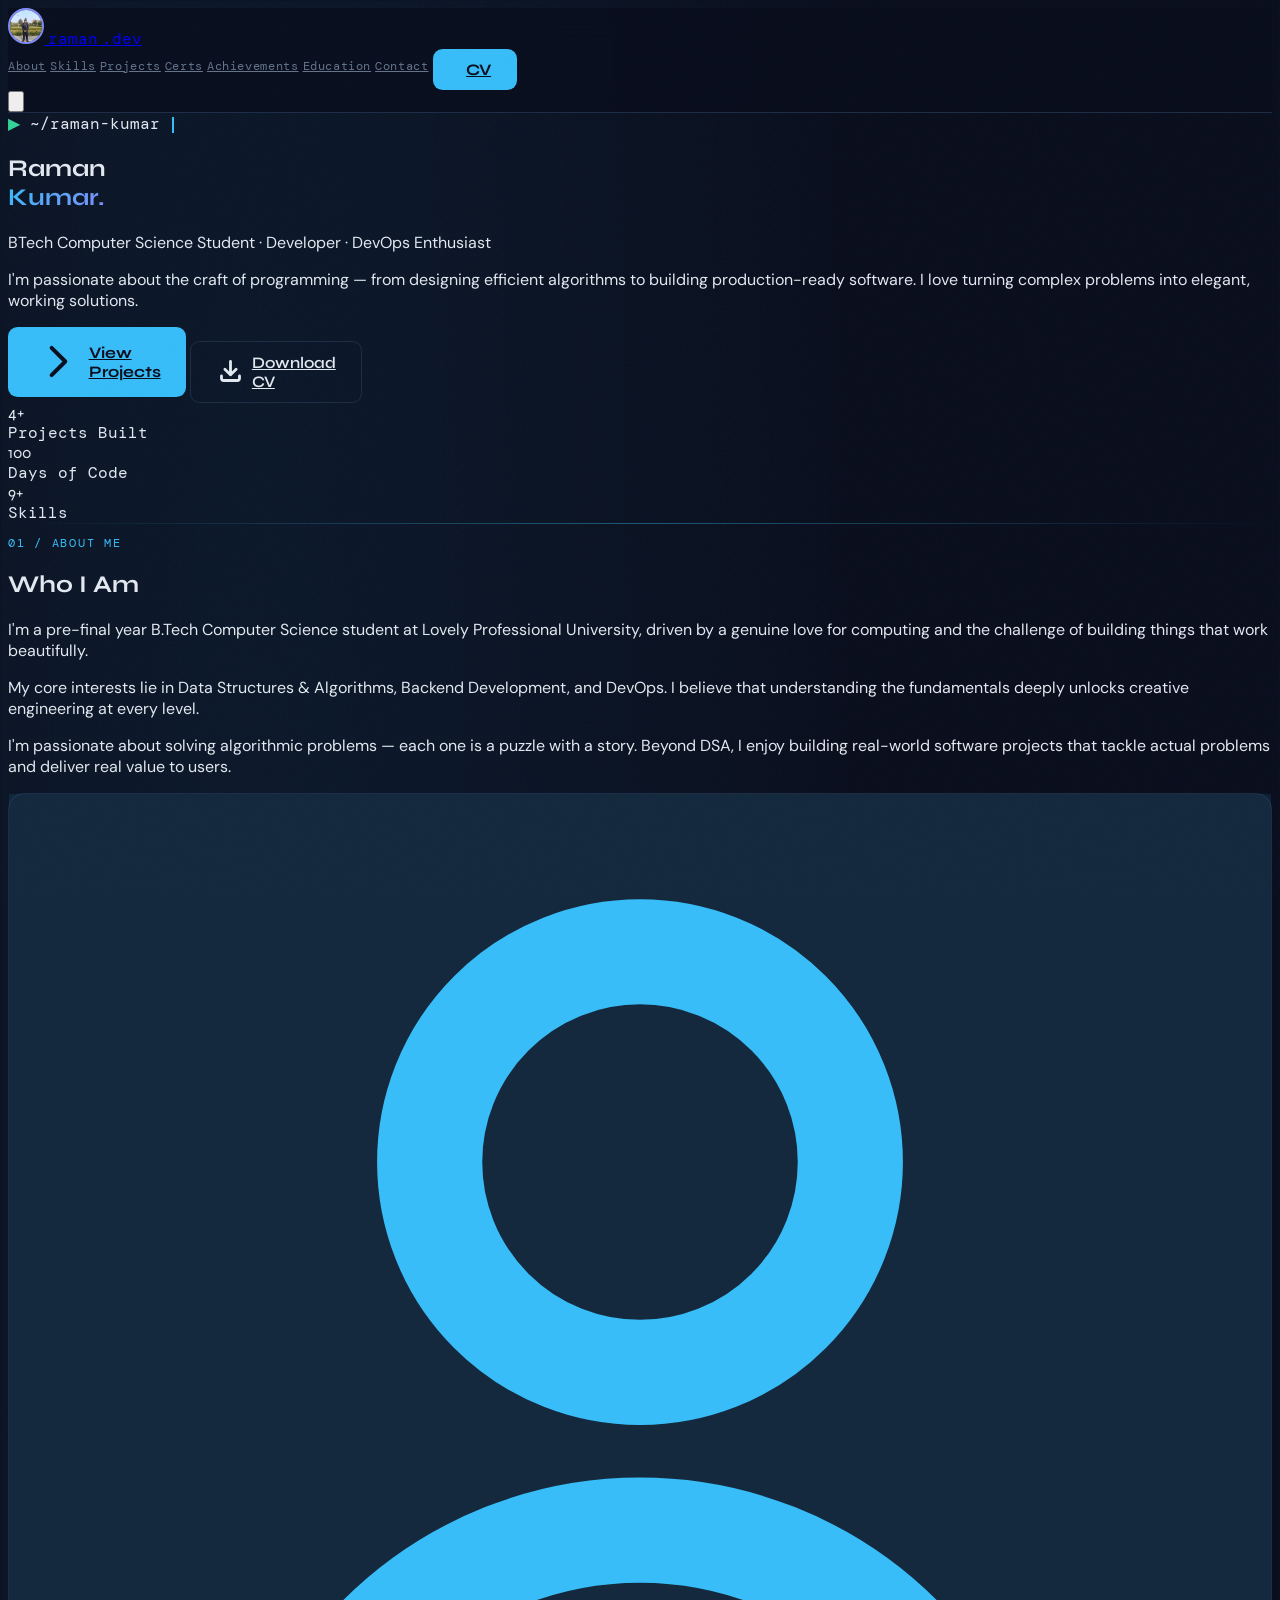
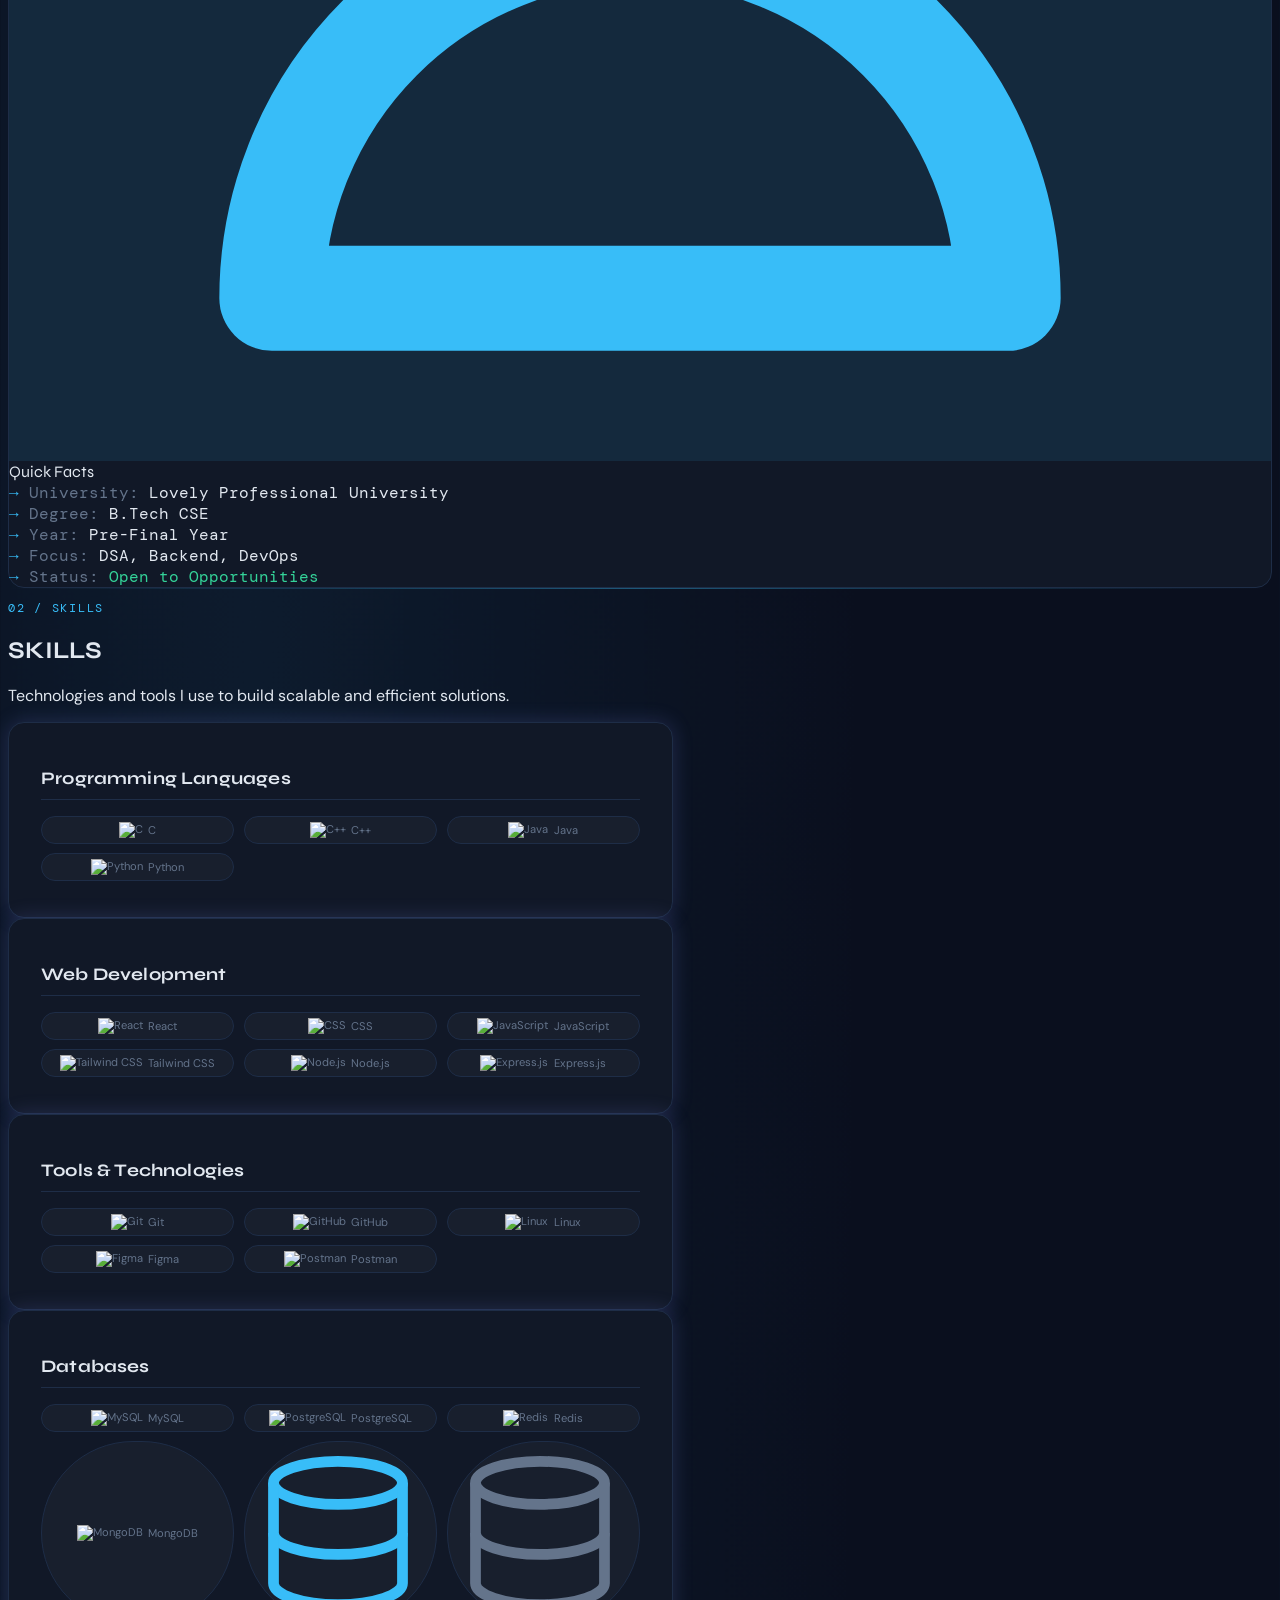
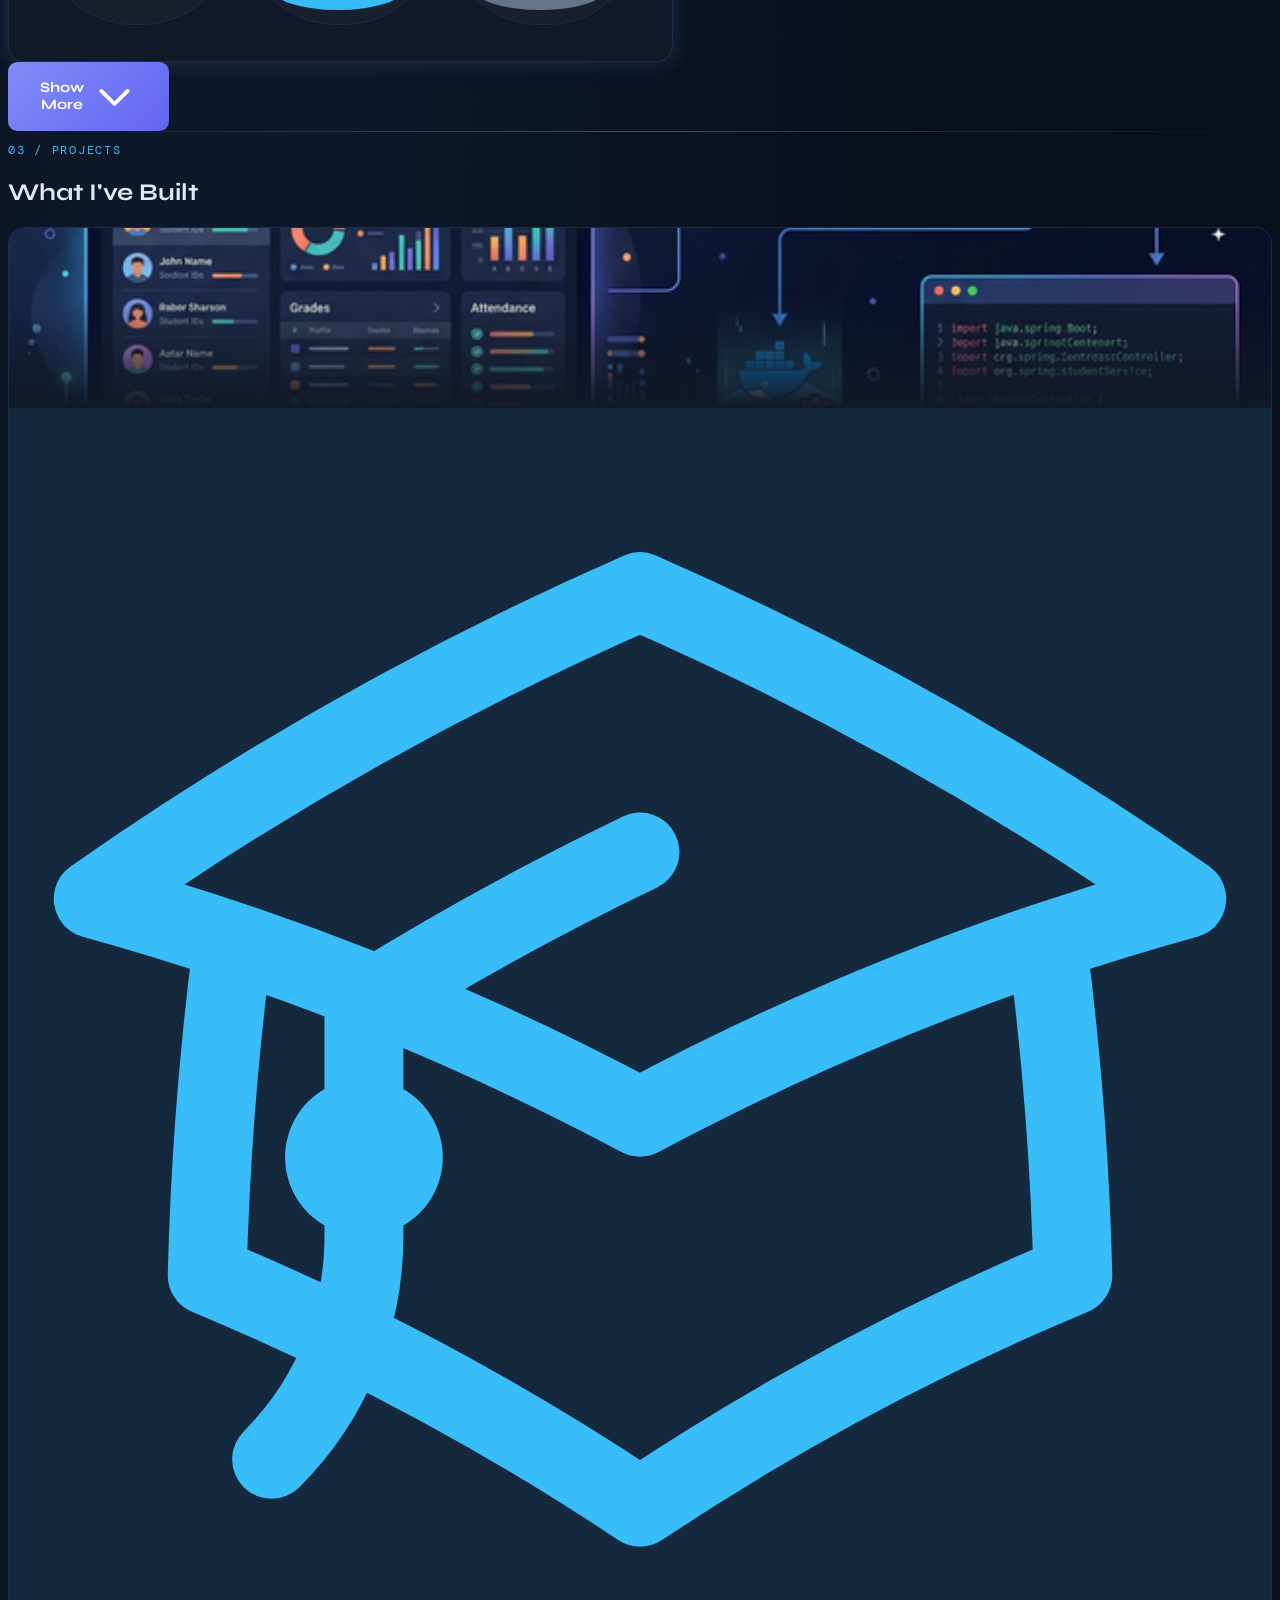
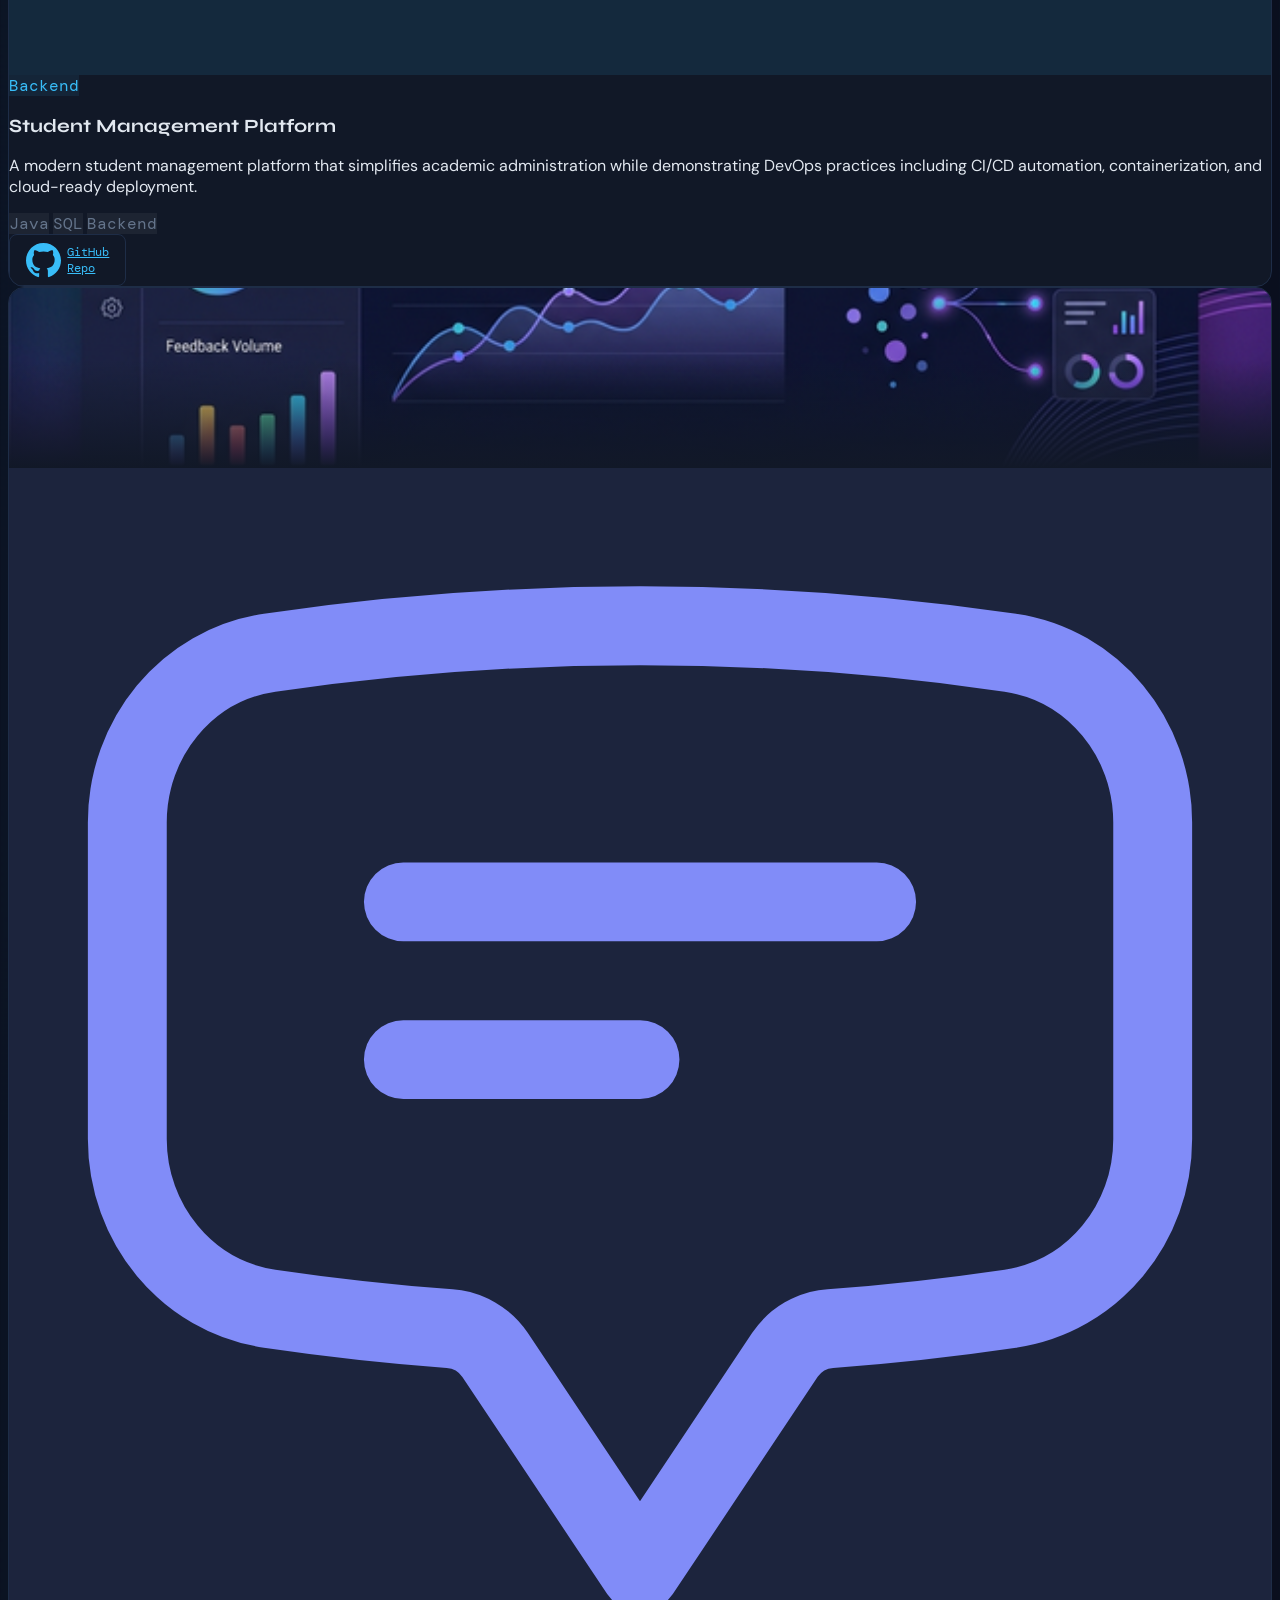
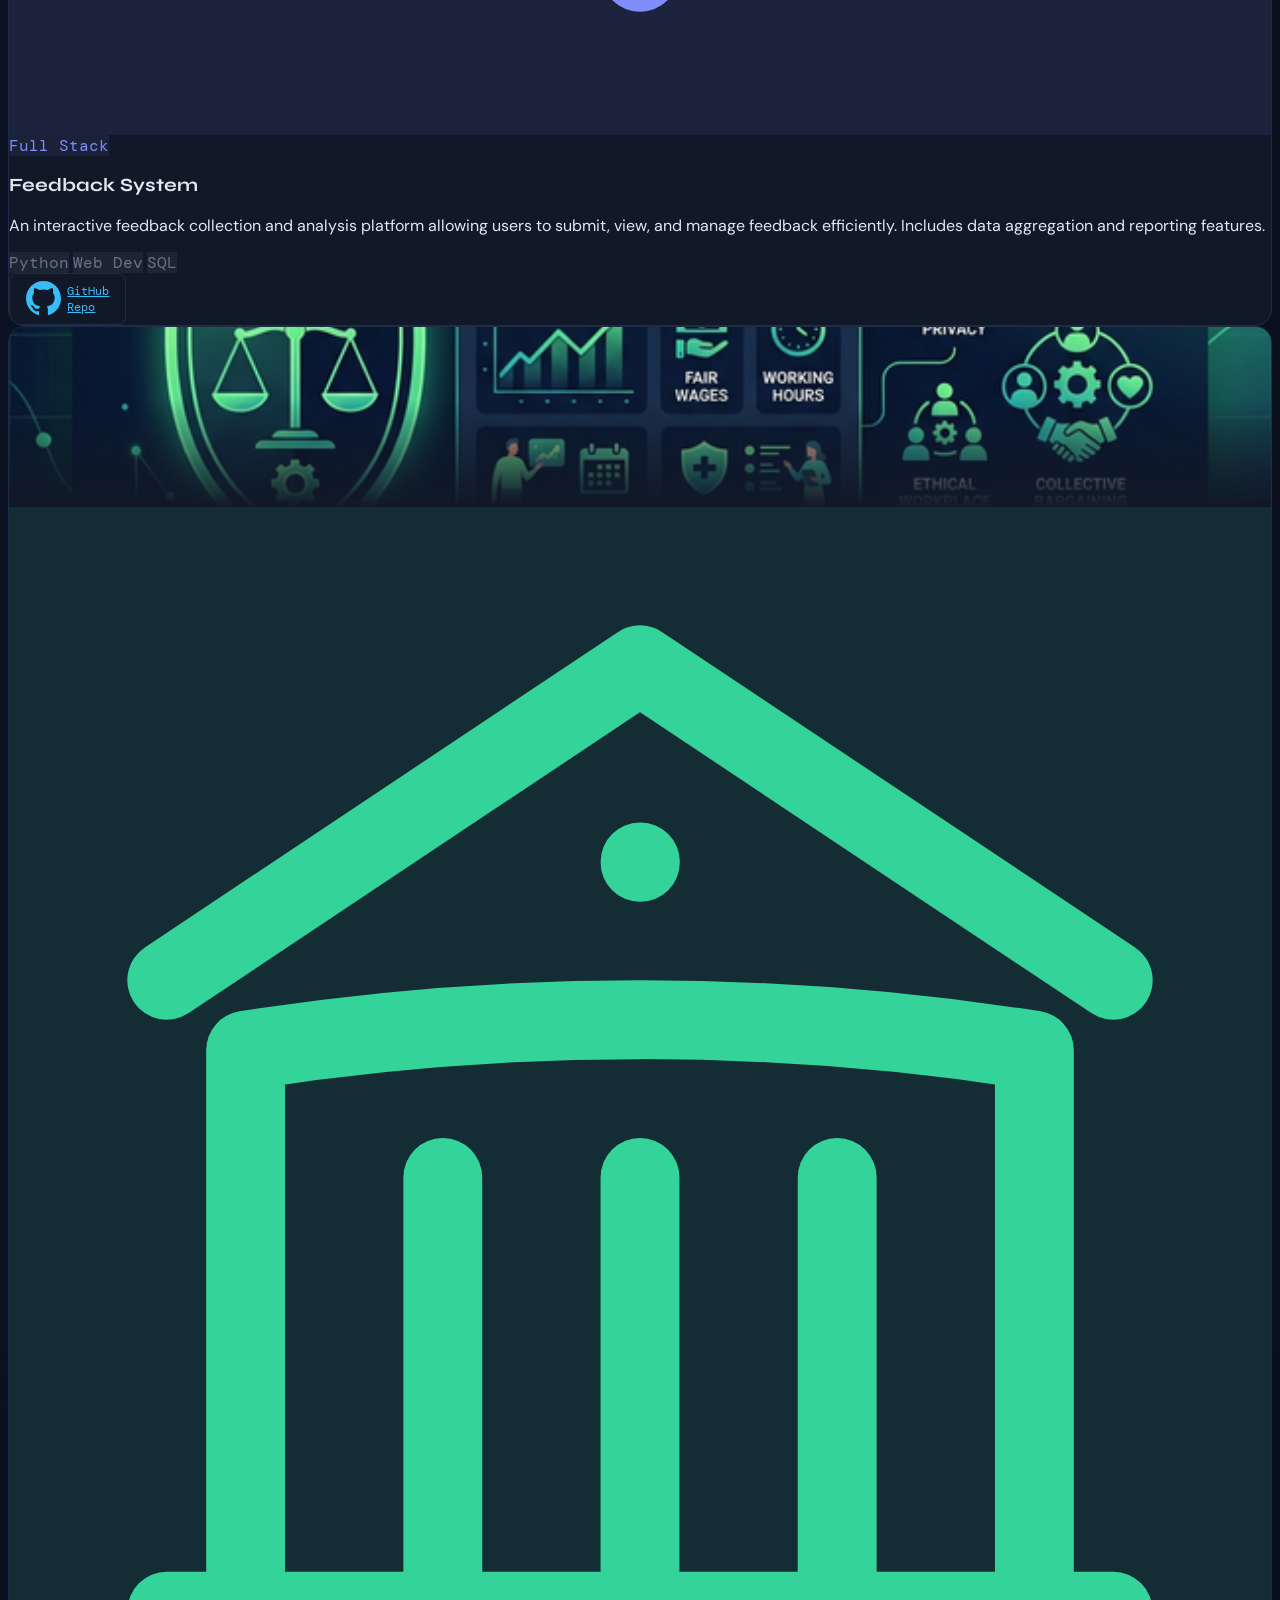
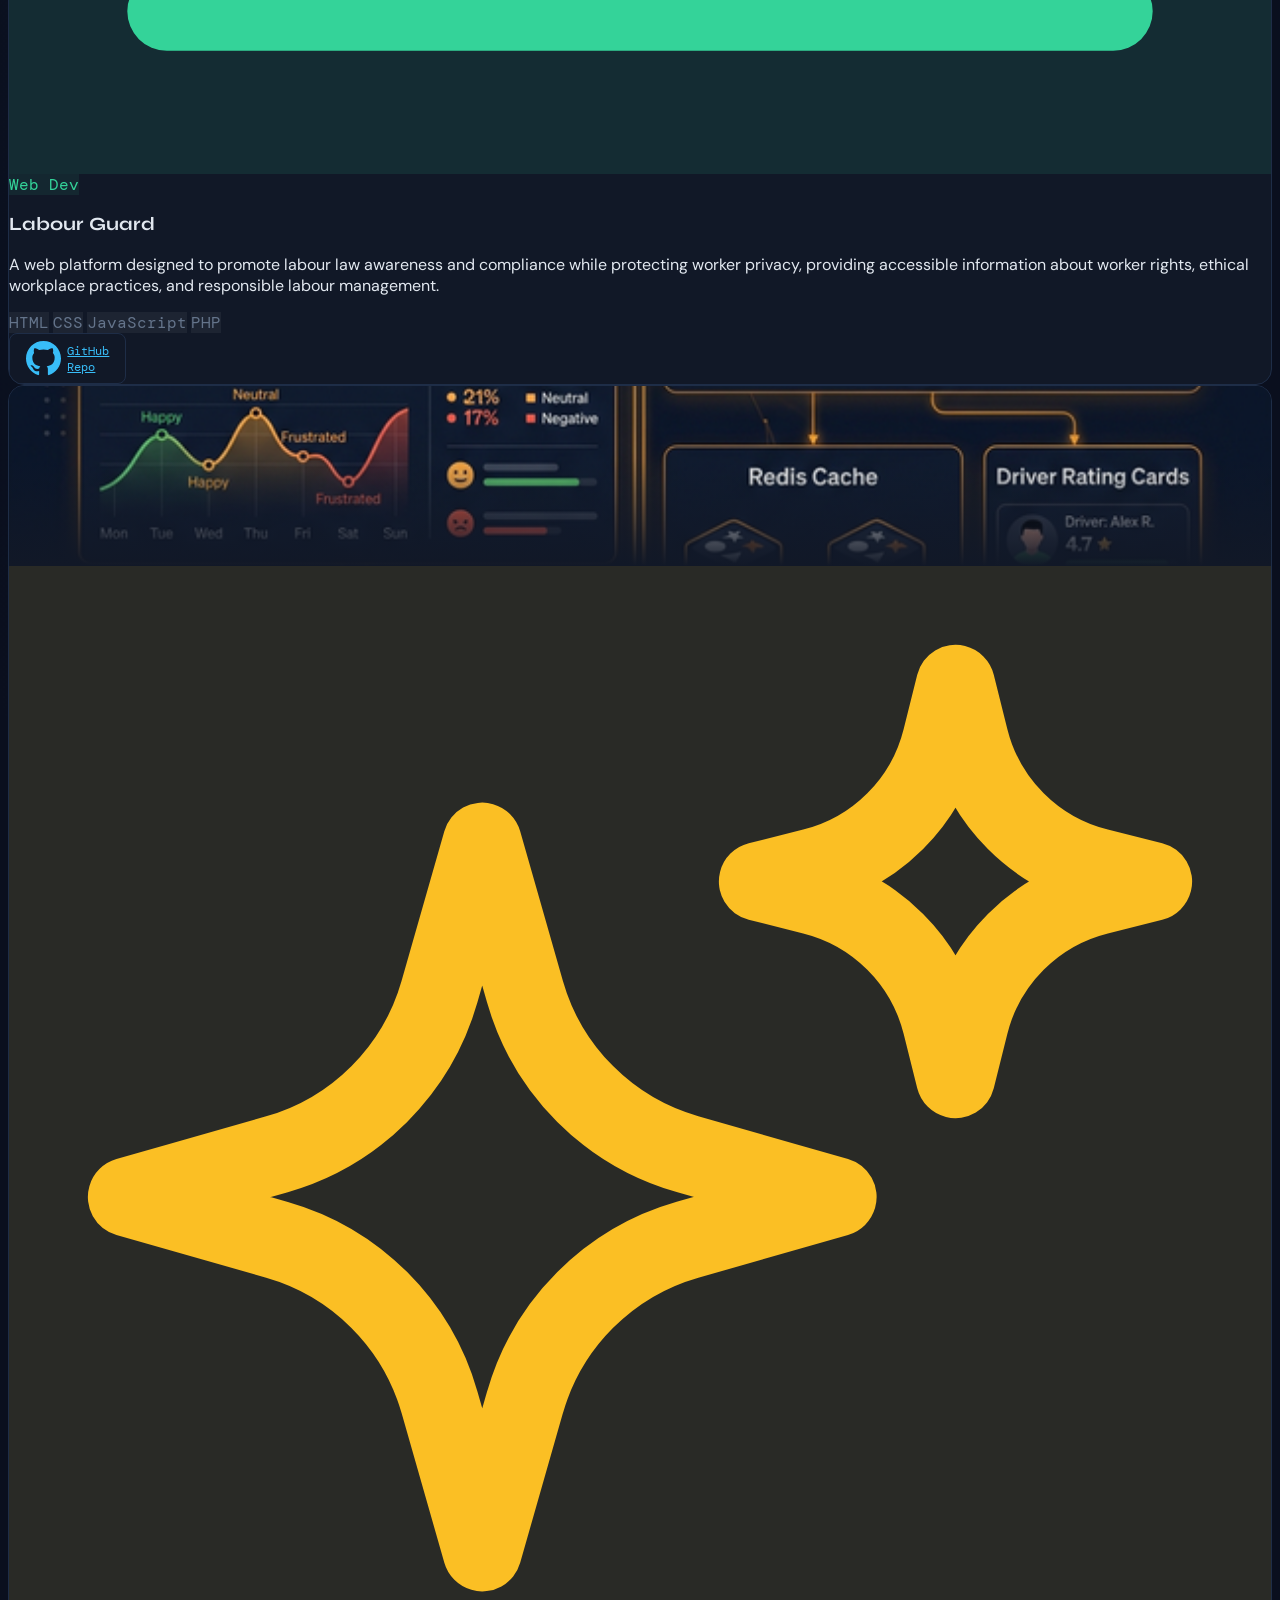
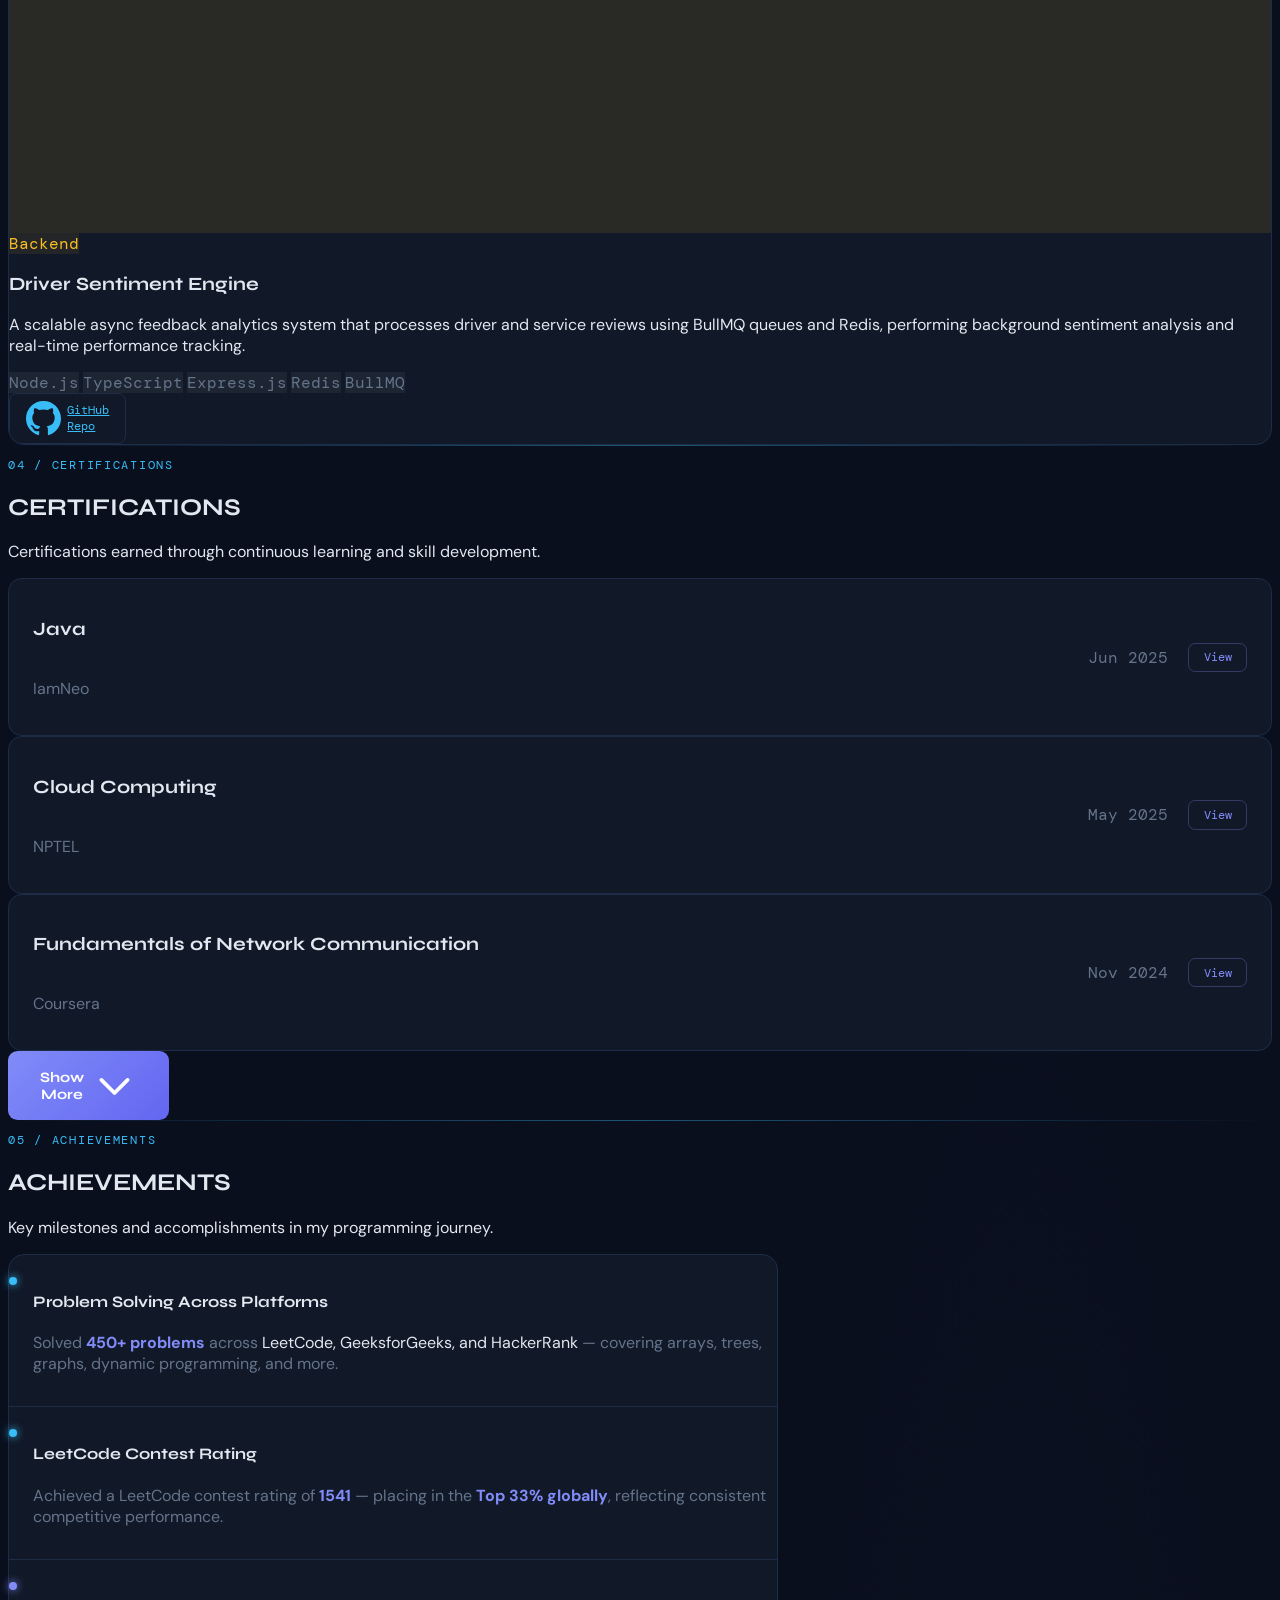
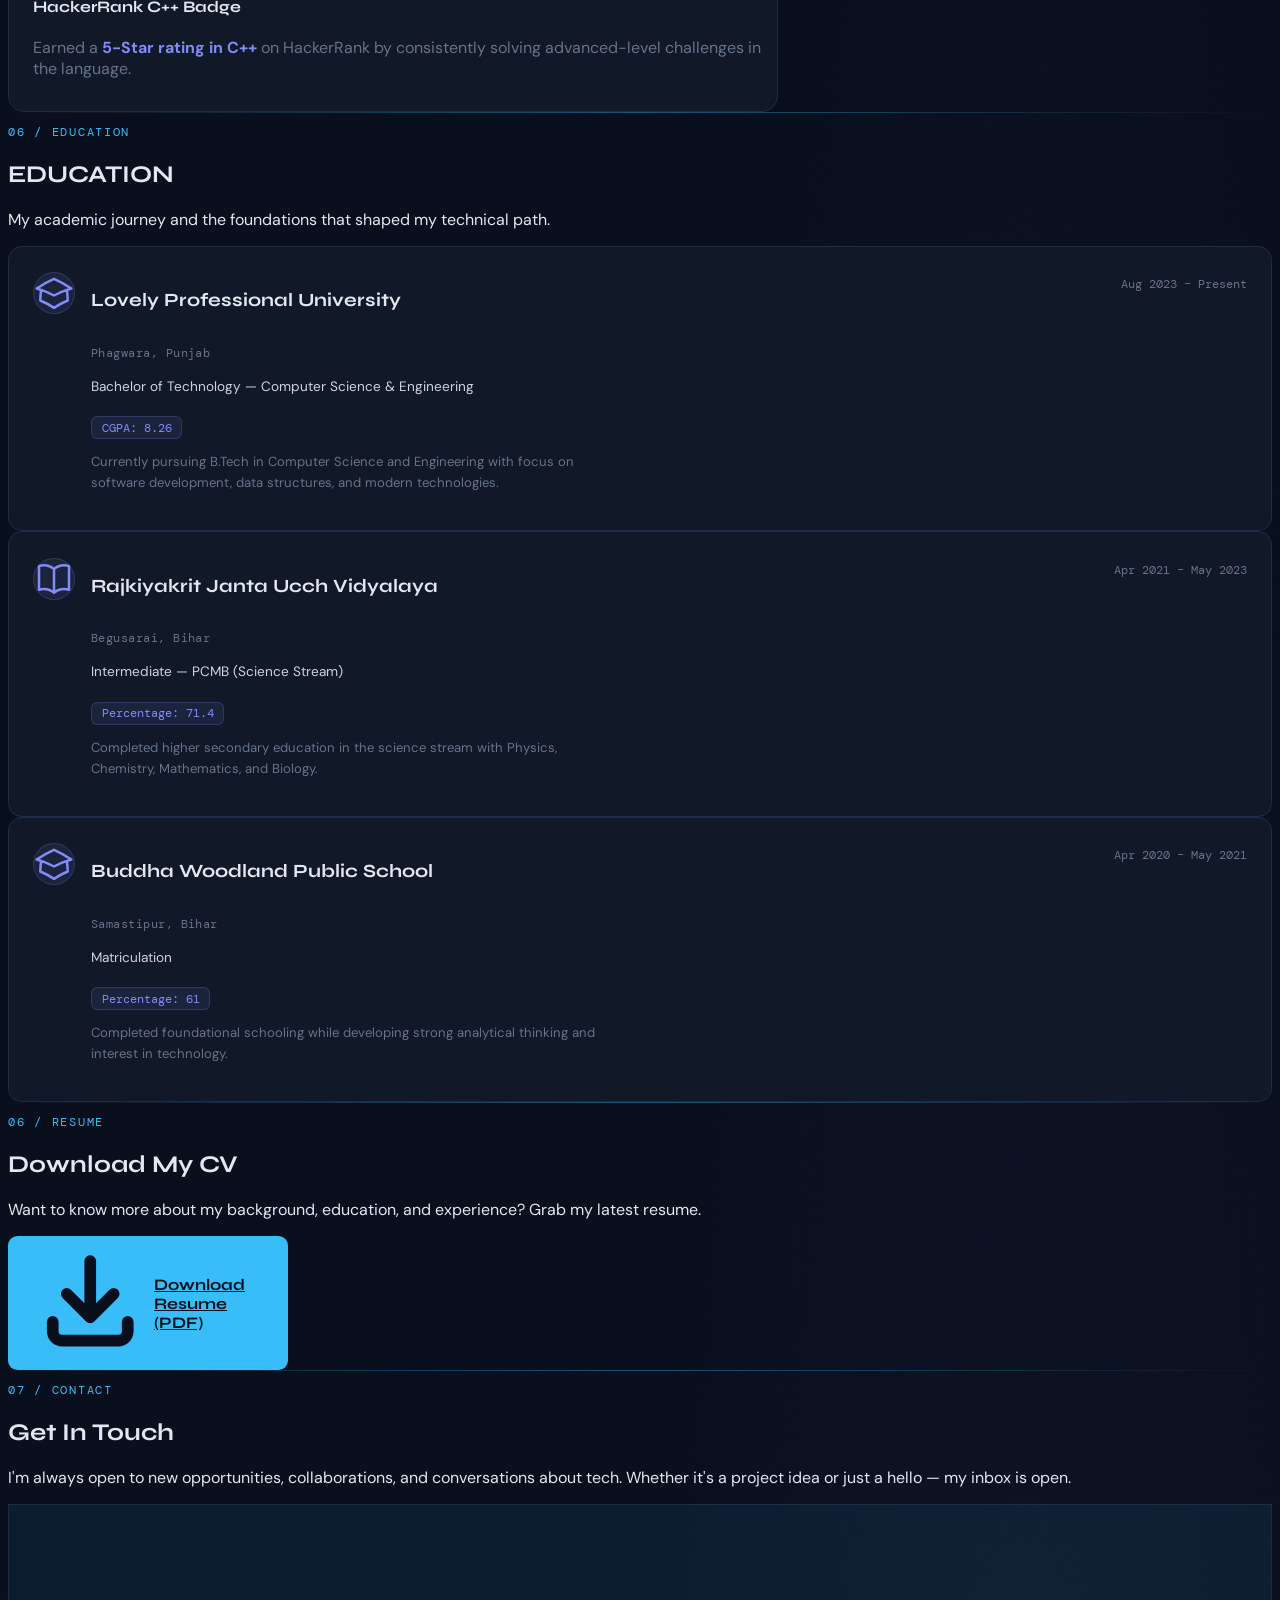
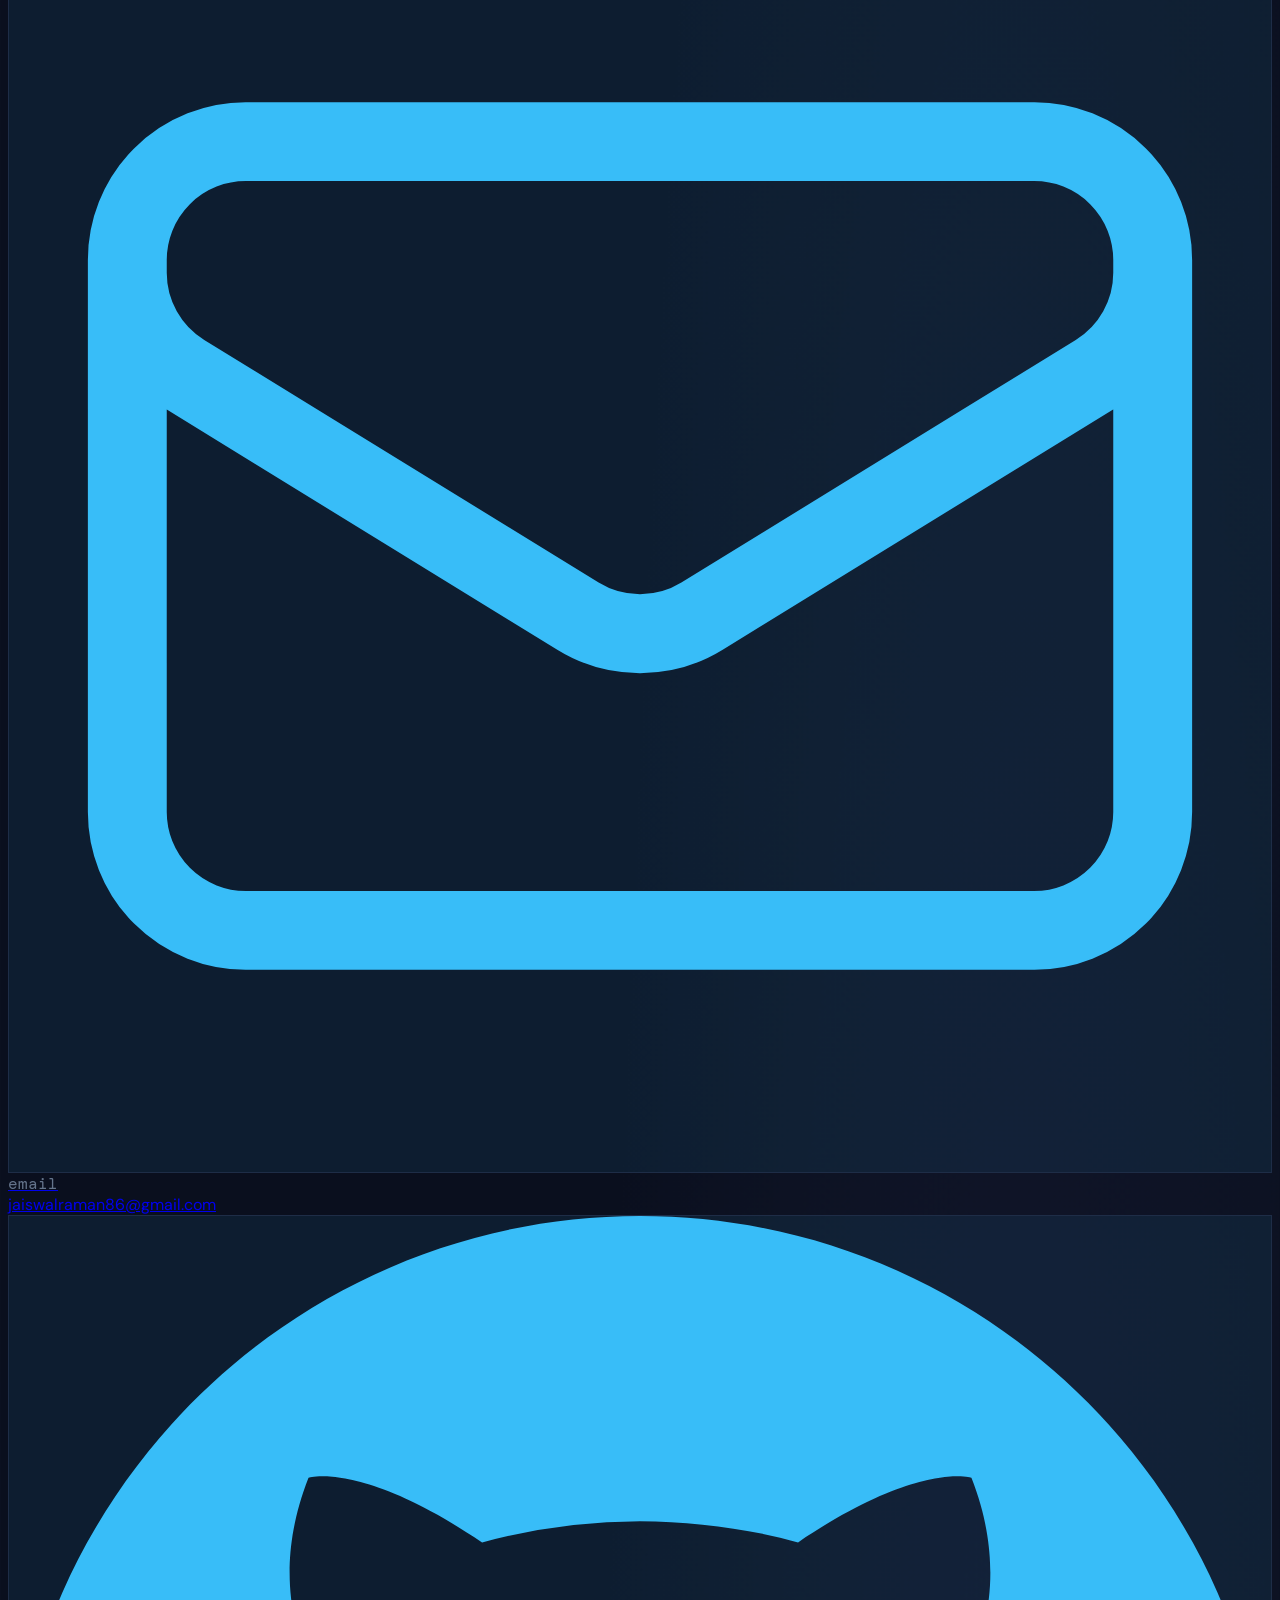
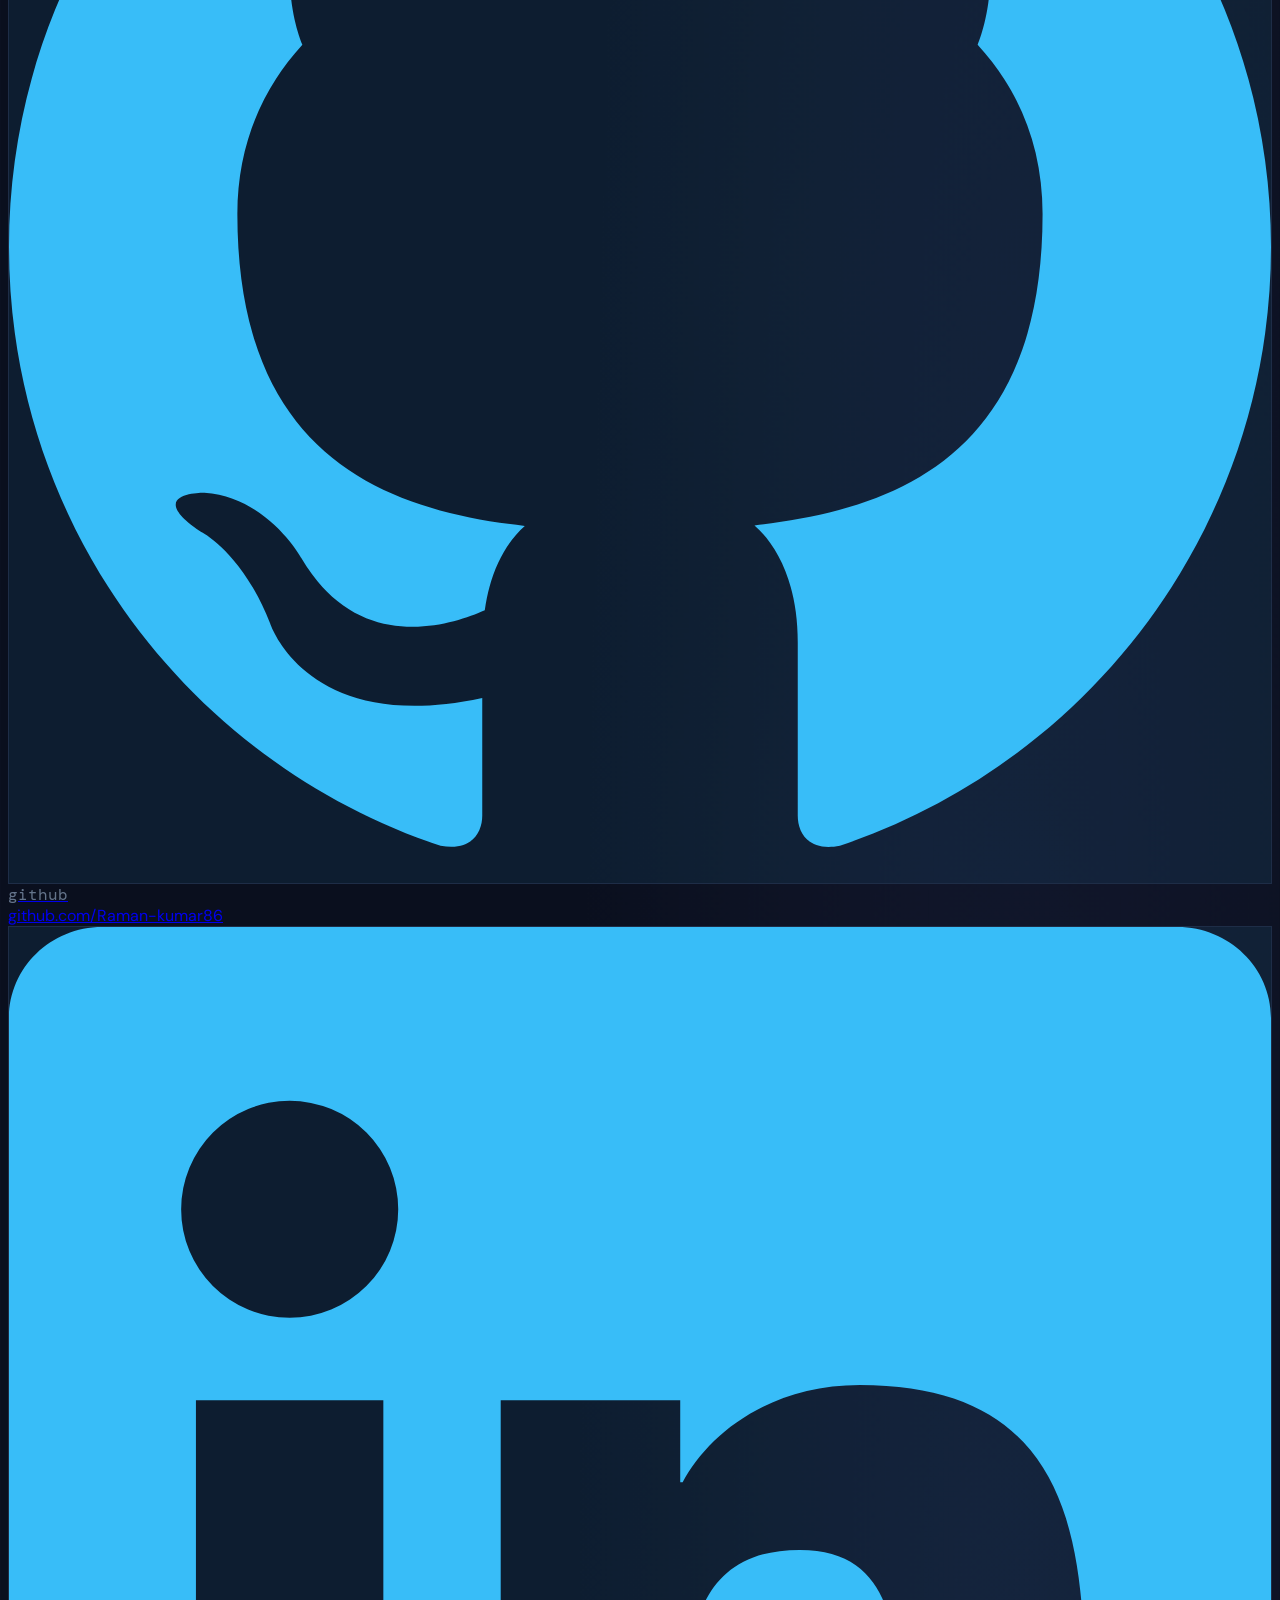
==== index.html @ 17fe4c27 "Push" ====
<!DOCTYPE html>
<html lang="en">
<head>
  <meta charset="UTF-8" />
  <meta name="viewport" content="width=device-width, initial-scale=1.0"/>
  <title>Raman Kumar — Portfolio</title>
  <script src="https://cdn.tailwindcss.com"></script>
  <link href="https://fonts.googleapis.com/css2?family=Syne:wght@400;500;600;700;800&family=DM+Mono:ital,wght@0,300;0,400;0,500;1,400&family=DM+Sans:ital,opsz,wght@0,9..40,300;0,9..40,400;0,9..40,500;1,9..40,300&display=swap" rel="stylesheet"/>
  <link rel="stylesheet" href="styles.css" />
</head>
<body class="bg-mesh">
<!-- NAV -->
  <nav class="nav-glass fixed top-0 left-0 right-0 z-50">
    <div class="max-w-6xl mx-auto px-6 py-4 flex items-center justify-between">
      <!-- Logo -->
      <a href="#hero" class="flex items-center gap-3">
        <img src="WhatsApp Image 2026-02-12 at 9.25.10 PM.jpeg" alt="Raman Kumar" class="nav-avatar" />
        <span class="mono text-accent font-medium text-sm">raman</span>
        <span class="mono text-muted text-sm">.dev</span>
      </a>

      <!-- Desktop links -->
      <div class="hidden md:flex items-center gap-7">
        <a href="#about" class="nav-link">About</a>
        <a href="#skills" class="nav-link">Skills</a>
        <a href="#projects" class="nav-link">Projects</a>
        <a href="#certificates" class="nav-link">Certs</a>
        <a href="#achievements" class="nav-link">Achievements</a>
        <a href="#education" class="nav-link">Education</a>
        <a href="#contact" class="nav-link">Contact</a>
        <a href="MVCV.pdf" download class="btn-primary text-xs py-2 px-4">
          <svg xmlns="http://www.w3.org/2000/svg" class="w-3.5 h-3.5" fill="none" viewBox="0 0 24 24" stroke="currentColor"><path stroke-linecap="round" stroke-linejoin="round" stroke-width="2.5" d="M4 16v2a2 2 0 002 2h12a2 2 0 002-2v-2M7 10l5 5 5-5M12 15V3"/></svg>
          CV
        </a>
      </div>

      <!-- Hamburger -->
      <button id="menu-btn" class="md:hidden text-muted hover:text-accent transition-colors">
        <svg xmlns="http://www.w3.org/2000/svg" class="w-6 h-6" fill="none" viewBox="0 0 24 24" stroke="currentColor"><path stroke-linecap="round" stroke-linejoin="round" stroke-width="2" d="M4 6h16M4 12h16M4 18h16"/></svg>
      </button>
    </div>

    <!-- Mobile menu -->
    <div id="mobile-menu" class="flex-col px-6 pb-4 gap-3 border-t border-border" style="border-color:var(--border)">
      <a href="#about" class="nav-link py-2 block">About</a>
      <a href="#skills" class="nav-link py-2 block">Skills</a>
      <a href="#projects" class="nav-link py-2 block">Projects</a>
      <a href="#certificates" class="nav-link py-2 block">Certificates</a>
      <a href="#achievements" class="nav-link py-2 block">Achievements</a>
      <a href="#education" class="nav-link py-2 block">Education</a>
      <a href="#contact" class="nav-link py-2 block">Contact</a>
      <a href="MVCV.pdf" download class="btn-primary text-xs w-fit mt-1">
        <svg xmlns="http://www.w3.org/2000/svg" class="w-3.5 h-3.5" fill="none" viewBox="0 0 24 24" stroke="currentColor"><path stroke-linecap="round" stroke-linejoin="round" stroke-width="2.5" d="M4 16v2a2 2 0 002 2h12a2 2 0 002-2v-2M7 10l5 5 5-5M12 15V3"/></svg>
        Download CV
      </a>
    </div>
  </nav>


<!-- HERO -->
  <section id="hero" class="min-h-screen flex items-center pt-24 pb-16 px-6">
    <div class="max-w-6xl mx-auto w-full">
      <div class="max-w-3xl">
        <!-- Terminal line -->
        <div class="mono text-muted text-sm mb-8 flex items-center gap-2">
          <span class="text-green" style="color:var(--green)">&#9654;</span>
          <span>~/raman-kumar</span>
          <span class="cursor-blink"></span>
        </div>

        <!-- Name -->
        <h1 class="text-5xl sm:text-6xl md:text-7xl font-extrabold leading-none tracking-tight mb-4 fade-in">
          Raman<br/>
          <span class="gradient-text">Kumar.</span>
        </h1>

        <!-- Title -->
        <p class="text-lg sm:text-xl text-muted font-light mb-6 leading-relaxed fade-in" style="transition-delay:0.1s">
          BTech Computer Science Student
          <span class="text-accent mx-2">&middot;</span>
          Developer
          <span class="text-accent mx-2">&middot;</span>
          DevOps Enthusiast
        </p>

        <!-- Intro -->
        <p class="text-base text-slate-400 max-w-xl leading-relaxed mb-10 fade-in" style="transition-delay:0.2s">
          I'm passionate about the craft of programming &mdash; from designing efficient algorithms to building
          production-ready software. I love turning complex problems into elegant, working solutions.
        </p>

        <!-- CTA Buttons -->
        <div class="flex flex-wrap gap-4 fade-in" style="transition-delay:0.3s">
          <a href="#projects" class="btn-primary">
            <svg xmlns="http://www.w3.org/2000/svg" class="w-4 h-4" fill="none" viewBox="0 0 24 24" stroke="currentColor"><path stroke-linecap="round" stroke-linejoin="round" stroke-width="2" d="M9 5l7 7-7 7"/></svg>
            View Projects
          </a>
          <a href="MVCV.pdf" download class="btn-outline">
            <svg xmlns="http://www.w3.org/2000/svg" class="w-4 h-4" fill="none" viewBox="0 0 24 24" stroke="currentColor"><path stroke-linecap="round" stroke-linejoin="round" stroke-width="2.5" d="M4 16v2a2 2 0 002 2h12a2 2 0 002-2v-2M7 10l5 5 5-5M12 15V3"/></svg>
            Download CV
          </a>
        </div>

        <!-- Stats strip -->
        <div class="mt-16 flex flex-wrap gap-8 fade-in" style="transition-delay:0.4s">
          <div>
            <div class="text-2xl font-bold text-accent" style="font-family:'Syne',sans-serif">4+</div>
            <div class="text-xs text-muted mono mt-0.5">Projects Built</div>
          </div>
          <div class="w-px bg-border" style="background:var(--border)"></div>
          <div>
            <div class="text-2xl font-bold text-accent" style="font-family:'Syne',sans-serif">100</div>
            <div class="text-xs text-muted mono mt-0.5">Days of Code</div>
          </div>
          <div class="w-px bg-border" style="background:var(--border)"></div>
          <div>
            <div class="text-2xl font-bold text-accent" style="font-family:'Syne',sans-serif">9+</div>
            <div class="text-xs text-muted mono mt-0.5">Skills</div>
          </div>
        </div>
      </div>
    </div>
  </section>

  <div class="glow-line mx-6 max-w-6xl mx-auto"></div>


<!-- ABOUT -->
  <section id="about" class="py-24 px-6">
    <div class="max-w-6xl mx-auto">
      <div class="mb-12 fade-in">
        <p class="section-tag mb-3">01 / about me</p>
        <h2 class="text-4xl font-extrabold">Who I Am</h2>
      </div>

      <div class="grid md:grid-cols-2 gap-8 items-start">
        <!-- Text -->
        <div class="space-y-5 fade-in">
          <p class="text-slate-300 leading-relaxed">
            I'm a <span class="text-accent font-medium">pre-final year B.Tech Computer Science student</span> at
            <span class="text-white font-medium">Lovely Professional University</span>, driven by a genuine love for computing
            and the challenge of building things that work beautifully.
          </p>
          <p class="text-slate-400 leading-relaxed">
            My core interests lie in <span class="text-accent">Data Structures &amp; Algorithms</span>,
            <span class="text-accent">Backend Development</span>, and <span class="text-accent">DevOps</span>.
            I believe that understanding the fundamentals deeply unlocks creative engineering at every level.
          </p>
          <p class="text-slate-400 leading-relaxed">
            I'm passionate about solving algorithmic problems &mdash; each one is a puzzle with a story.
            Beyond DSA, I enjoy building real-world software projects that tackle actual problems and deliver
            real value to users.
          </p>
        </div>

        <!-- Info card -->
        <div class="card p-6 space-y-4 fade-in" style="transition-delay:0.15s">
          <div class="flex items-center gap-3 pb-3 border-b" style="border-color:var(--border)">
            <div class="w-8 h-8 rounded-lg flex items-center justify-center" style="background:rgba(56,189,248,0.1)">
              <svg xmlns="http://www.w3.org/2000/svg" class="w-4 h-4 text-accent" style="color:var(--accent)" fill="none" viewBox="0 0 24 24" stroke="currentColor"><path stroke-linecap="round" stroke-linejoin="round" stroke-width="2" d="M16 7a4 4 0 11-8 0 4 4 0 018 0zM12 14a7 7 0 00-7 7h14a7 7 0 00-7-7z"/></svg>
            </div>
            <span class="font-semibold text-white" style="font-family:'Syne',sans-serif">Quick Facts</span>
          </div>
          <div class="space-y-3 mono text-sm">
            <div class="flex gap-3">
              <span style="color:var(--accent)">&rarr;</span>
              <span style="color:var(--muted)">University:</span>
              <span class="text-slate-300">Lovely Professional University</span>
            </div>
            <div class="flex gap-3">
              <span style="color:var(--accent)">&rarr;</span>
              <span style="color:var(--muted)">Degree:</span>
              <span class="text-slate-300">B.Tech CSE</span>
            </div>
            <div class="flex gap-3">
              <span style="color:var(--accent)">&rarr;</span>
              <span style="color:var(--muted)">Year:</span>
              <span class="text-slate-300">Pre-Final Year</span>
            </div>
            <div class="flex gap-3">
              <span style="color:var(--accent)">&rarr;</span>
              <span style="color:var(--muted)">Focus:</span>
              <span class="text-slate-300">DSA, Backend, DevOps</span>
            </div>
            <div class="flex gap-3">
              <span style="color:var(--accent)">&rarr;</span>
              <span style="color:var(--muted)">Status:</span>
              <span style="color:var(--green)">Open to Opportunities</span>
            </div>
          </div>
        </div>
      </div>
    </div>
  </section>

  <div class="glow-line mx-6"></div>


<!-- SKILLS -->
  <section id="skills" class="py-24 px-6">
    <div class="max-w-6xl mx-auto">

      <!-- Section Header - Left-aligned, site palette -->
      <div class="mb-12 fade-in">
        <p class="section-tag mb-3">02 / skills</p>
        <h2 class="text-4xl font-extrabold tracking-tight">SKILLS</h2>
        <div class="w-12 h-1 rounded-full mt-3" style="background:var(--accent2)"></div>
        <p class="text-slate-400 mt-4 max-w-lg text-sm leading-relaxed">
          Technologies and tools I use to build scalable and efficient solutions.
        </p>
      </div>

      <!-- Category Cards - 2-column flex layout -->
      <div class="flex flex-wrap gap-5 justify-between">

        <!-- Programming Languages -->
        <div class="skill-glow-card fade-in">
          <h3 class="skill-cat-heading">Programming Languages</h3>
          <div class="skill-tilt-zone">
            <div class="skill-grid">
              <div class="skill-pill">
                <img src="https://skillicons.dev/icons?i=c" class="w-4 h-4 sm:w-5 sm:h-5" alt="C"/>
                <span>C</span>
              </div>
              <div class="skill-pill">
                <img src="https://skillicons.dev/icons?i=cpp" class="w-4 h-4 sm:w-5 sm:h-5" alt="C++"/>
                <span>C++</span>
              </div>
              <div class="skill-pill">
                <img src="https://skillicons.dev/icons?i=java" class="w-4 h-4 sm:w-5 sm:h-5" alt="Java"/>
                <span>Java</span>
              </div>
              <div class="skill-pill">
                <img src="https://skillicons.dev/icons?i=python" class="w-4 h-4 sm:w-5 sm:h-5" alt="Python"/>
                <span>Python</span>
              </div>
            </div>
          </div>
        </div>

        <!-- Web Development -->
        <div class="skill-glow-card fade-in" style="transition-delay:0.08s">
          <h3 class="skill-cat-heading">Web Development</h3>
          <div class="skill-tilt-zone">
            <div class="skill-grid">
              <div class="skill-pill">
                <img src="https://skillicons.dev/icons?i=react" class="w-4 h-4 sm:w-5 sm:h-5" alt="React"/>
                <span>React</span>
              </div>
              <div class="skill-pill">
                <img src="https://skillicons.dev/icons?i=css" class="w-4 h-4 sm:w-5 sm:h-5" alt="CSS"/>
                <span>CSS</span>
              </div>
              <div class="skill-pill">
                <img src="https://skillicons.dev/icons?i=js" class="w-4 h-4 sm:w-5 sm:h-5" alt="JavaScript"/>
                <span>JavaScript</span>
              </div>
              <div class="skill-pill">
                <img src="https://skillicons.dev/icons?i=tailwind" class="w-4 h-4 sm:w-5 sm:h-5" alt="Tailwind CSS"/>
                <span>Tailwind CSS</span>
              </div>
              <div class="skill-pill">
                <img src="https://skillicons.dev/icons?i=nodejs" class="w-4 h-4 sm:w-5 sm:h-5" alt="Node.js"/>
                <span>Node.js</span>
              </div>
              <div class="skill-pill">
                <img src="https://skillicons.dev/icons?i=express" class="w-4 h-4 sm:w-5 sm:h-5" alt="Express.js"/>
                <span>Express.js</span>
              </div>
            </div>
          </div>
        </div>

        <!-- Tools & Technologies -->
        <div class="skill-glow-card fade-in" style="transition-delay:0.16s">
          <h3 class="skill-cat-heading">Tools &amp; Technologies</h3>
          <div class="skill-tilt-zone">
            <div class="skill-grid">
              <div class="skill-pill">
                <img src="https://skillicons.dev/icons?i=git" class="w-4 h-4 sm:w-5 sm:h-5" alt="Git"/>
                <span>Git</span>
              </div>
              <div class="skill-pill">
                <img src="https://skillicons.dev/icons?i=github" class="w-4 h-4 sm:w-5 sm:h-5" alt="GitHub"/>
                <span>GitHub</span>
              </div>
              <div class="skill-pill">
                <img src="https://skillicons.dev/icons?i=linux" class="w-4 h-4 sm:w-5 sm:h-5" alt="Linux"/>
                <span>Linux</span>
              </div>
              <div class="skill-pill">
                <img src="https://skillicons.dev/icons?i=figma" class="w-4 h-4 sm:w-5 sm:h-5" alt="Figma"/>
                <span>Figma</span>
              </div>
              <div class="skill-pill">
                <img src="https://skillicons.dev/icons?i=postman" class="w-4 h-4 sm:w-5 sm:h-5" alt="Postman"/>
                <span>Postman</span>
              </div>
            </div>
          </div>
        </div>

        <!-- Databases -->
        <div class="skill-glow-card fade-in" style="transition-delay:0.24s">
          <h3 class="skill-cat-heading">Databases</h3>
          <div class="skill-tilt-zone">
            <div class="skill-grid">
              <div class="skill-pill">
                <img src="https://skillicons.dev/icons?i=mysql" class="w-4 h-4 sm:w-5 sm:h-5" alt="MySQL"/>
                <span>MySQL</span>
              </div>
              <div class="skill-pill">
                <img src="https://skillicons.dev/icons?i=postgres" class="w-4 h-4 sm:w-5 sm:h-5" alt="PostgreSQL"/>
                <span>PostgreSQL</span>
              </div>
              <div class="skill-pill">
                <img src="https://skillicons.dev/icons?i=redis" class="w-4 h-4 sm:w-5 sm:h-5" alt="Redis"/>
                <span>Redis</span>
              </div>
              <div class="skill-pill">
                <img src="https://skillicons.dev/icons?i=mongodb" class="w-4 h-4 sm:w-5 sm:h-5" alt="MongoDB"/>
                <span>MongoDB</span>
              </div>
              <div class="skill-pill">
                <svg class="w-4 h-4 sm:w-5 sm:h-5 flex-shrink-0" viewBox="0 0 24 24" fill="none" stroke="#38bdf8" stroke-width="1.5"><ellipse cx="12" cy="5" rx="9" ry="3"/><path d="M21 12c0 1.66-4 3-9 3s-9-1.34-9-3"/><path d="M3 5v14c0 1.66 4 3 9 3s9-1.34 9-3V5"/></svg>
                <span>H2</span>
              </div>
              <div class="skill-pill">
                <svg class="w-4 h-4 sm:w-5 sm:h-5 flex-shrink-0" viewBox="0 0 24 24" fill="none" stroke="#64748b" stroke-width="1.5"><ellipse cx="12" cy="5" rx="9" ry="3"/><path d="M21 12c0 1.66-4 3-9 3s-9-1.34-9-3"/><path d="M3 5v14c0 1.66 4 3 9 3s9-1.34 9-3V5"/></svg>
                <span>SQL</span>
              </div>
            </div>
          </div>
        </div>

        <!-- DevOps / Cloud -->
        <div class="skill-glow-card extra-skill fade-in" style="transition-delay:0.32s">
          <h3 class="skill-cat-heading">DevOps / Cloud</h3>
          <div class="skill-tilt-zone">
            <div class="skill-grid">
              <div class="skill-pill">
                <img src="https://skillicons.dev/icons?i=aws" class="w-4 h-4 sm:w-5 sm:h-5" alt="AWS"/>
                <span>AWS</span>
              </div>
              <div class="skill-pill">
                <img src="https://skillicons.dev/icons?i=docker" class="w-4 h-4 sm:w-5 sm:h-5" alt="Docker"/>
                <span>Docker</span>
              </div>
              <div class="skill-pill">
                <img src="https://skillicons.dev/icons?i=maven" class="w-4 h-4 sm:w-5 sm:h-5" alt="Maven"/>
                <span>Maven</span>
              </div>
              <div class="skill-pill">
                <img src="https://skillicons.dev/icons?i=jenkins" class="w-4 h-4 sm:w-5 sm:h-5" alt="Jenkins"/>
                <span>Jenkins</span>
              </div>
              <div class="skill-pill">
                <img src="https://skillicons.dev/icons?i=kubernetes" class="w-4 h-4 sm:w-5 sm:h-5" alt="Kubernetes"/>
                <span>Kubernetes</span>
              </div>
            </div>
          </div>
        </div>

        <!-- Core CS -->
        <div class="skill-glow-card extra-skill fade-in" style="transition-delay:0.40s">
          <h3 class="skill-cat-heading">Core CS</h3>
          <div class="skill-tilt-zone">
            <div class="skill-grid">
              <div class="skill-pill">
                <svg class="w-4 h-4 sm:w-5 sm:h-5 flex-shrink-0" viewBox="0 0 24 24" fill="none" stroke="var(--accent)" stroke-width="1.5"><path stroke-linecap="round" stroke-linejoin="round" d="M3.75 3v11.25A2.25 2.25 0 006 16.5h2.25M3.75 3h-1.5m1.5 0h16.5m0 0h1.5m-1.5 0v11.25A2.25 2.25 0 0118 16.5h-2.25m-7.5 0h7.5m-7.5 0l-1 3m8.5-3l1 3m0 0l.5 1.5m-.5-1.5h-9.5m0 0l-.5 1.5M9 11.25v1.5M12 9v3.75m3-6v6"/></svg>
                <span>DSA</span>
              </div>
              <div class="skill-pill">
                <svg class="w-4 h-4 sm:w-5 sm:h-5 flex-shrink-0" viewBox="0 0 24 24" fill="none" stroke="var(--accent2)" stroke-width="1.5"><path stroke-linecap="round" stroke-linejoin="round" d="M6.75 7.5l3 2.25-3 2.25m4.5 0h3m-9 8.25h13.5A2.25 2.25 0 0021 18V6a2.25 2.25 0 00-2.25-2.25H5.25A2.25 2.25 0 003 6v12a2.25 2.25 0 002.25 2.25z"/></svg>
                <span>OOP</span>
              </div>
              <div class="skill-pill">
                <img src="https://skillicons.dev/icons?i=linux" class="w-4 h-4 sm:w-5 sm:h-5" alt="OS"/>
                <span>OS</span>
              </div>
              <div class="skill-pill">
                <svg class="w-4 h-4 sm:w-5 sm:h-5 flex-shrink-0" viewBox="0 0 24 24" fill="none" stroke="var(--green)" stroke-width="1.5"><path stroke-linecap="round" stroke-linejoin="round" d="M12 21a9.004 9.004 0 008.716-6.747M12 21a9.004 9.004 0 01-8.716-6.747M12 21c2.485 0 4.5-4.03 4.5-9S14.485 3 12 3m0 18c-2.485 0-4.5-4.03-4.5-9S9.515 3 12 3m0 0a8.997 8.997 0 017.843 4.582M12 3a8.997 8.997 0 00-7.843 4.582m15.686 0A11.953 11.953 0 0112 10.5c-2.998 0-5.74-1.1-7.843-2.918m15.686 0A8.959 8.959 0 0121 12c0 .778-.099 1.533-.284 2.253"/></svg>
                <span>Networking</span>
              </div>
            </div>
          </div>
        </div>

      </div>

      <!-- Skills Show More / Show Less Button -->
      <div class="text-center mt-10 fade-in" style="transition-delay:0.4s">
        <button id="skills-toggle-btn" class="btn-show-more" onclick="toggleSkills()">
          Show More
          <svg id="skills-toggle-icon" xmlns="http://www.w3.org/2000/svg" class="w-4 h-4" fill="none" viewBox="0 0 24 24" stroke="currentColor" stroke-width="2"><path stroke-linecap="round" stroke-linejoin="round" d="M19 9l-7 7-7-7"/></svg>
        </button>
      </div>

    </div>
  </section>

  <div class="glow-line mx-6"></div>


<!-- PROJECTS -->
  <section id="projects" class="py-24 px-6">
    <div class="max-w-6xl mx-auto">
      <div class="mb-12 fade-in">
        <p class="section-tag mb-3">03 / projects</p>
        <h2 class="text-4xl font-extrabold">What I've Built</h2>
      </div>

      <div class="grid sm:grid-cols-2 lg:grid-cols-2 gap-6">

        <!-- Project 1 -->
        <div class="card flex flex-col gap-0 fade-in" style="overflow:hidden">
          <!-- Project Image -->
          <div class="project-img-wrap">
            <img src="project_student_management.png" alt="Student Management Platform" class="project-img"/>
            <div class="project-img-overlay"></div>
          </div>
          <!-- Card Content -->
          <div class="flex flex-col gap-4 p-6 flex-1">
            <div class="flex items-start justify-between">
              <div class="w-10 h-10 rounded-xl flex items-center justify-center" style="background:rgba(56,189,248,0.1)">
                <svg class="w-5 h-5" style="color:var(--accent)" fill="none" viewBox="0 0 24 24" stroke="currentColor" stroke-width="1.5"><path stroke-linecap="round" stroke-linejoin="round" d="M4.26 10.147a60.436 60.436 0 00-.491 6.347A48.627 48.627 0 0112 20.904a48.627 48.627 0 018.232-4.41 60.46 60.46 0 00-.491-6.347m-15.482 0a50.57 50.57 0 00-2.658-.813A59.905 59.905 0 0112 3.493a59.902 59.902 0 0110.399 5.84c-.896.248-1.783.52-2.658.814m-15.482 0A50.697 50.697 0 0112 13.489a50.702 50.702 0 017.74-3.342M6.75 15a.75.75 0 100-1.5.75.75 0 000 1.5zm0 0v-3.675A55.378 55.378 0 0112 8.443m-7.007 11.55A5.981 5.981 0 006.75 15.75v-1.5"/></svg>
              </div>
              <span class="mono text-xs px-2 py-1 rounded" style="background:rgba(56,189,248,0.08);color:var(--accent)">Backend</span>
            </div>
            <div>
              <h3 class="text-lg font-bold text-white mb-2">Student Management Platform</h3>
              <p class="text-sm text-slate-400 leading-relaxed">
                A modern student management platform that simplifies academic administration while demonstrating DevOps practices including CI/CD automation, containerization, and cloud-ready deployment.
              </p>
            </div>
            <div class="flex flex-wrap gap-2 mt-auto pt-2">
              <span class="mono text-xs px-2 py-1 rounded" style="background:rgba(255,255,255,0.05);color:var(--muted)">Java</span>
              <span class="mono text-xs px-2 py-1 rounded" style="background:rgba(255,255,255,0.05);color:var(--muted)">SQL</span>
              <span class="mono text-xs px-2 py-1 rounded" style="background:rgba(255,255,255,0.05);color:var(--muted)">Backend</span>
            </div>
            <a href="https://github.com/Raman-kumar86/student-management-devops" target="_blank" class="btn-sm w-fit">
              <svg class="w-3.5 h-3.5" viewBox="0 0 24 24" fill="currentColor"><path d="M12 0C5.374 0 0 5.373 0 12c0 5.302 3.438 9.8 8.207 11.387.599.111.793-.261.793-.577v-2.234c-3.338.726-4.033-1.416-4.033-1.416-.546-1.387-1.333-1.756-1.333-1.756-1.089-.745.083-.729.083-.729 1.205.084 1.839 1.237 1.839 1.237 1.07 1.834 2.807 1.304 3.492.997.107-.775.418-1.305.762-1.604-2.665-.305-5.467-1.334-5.467-5.931 0-1.311.469-2.381 1.236-3.221-.124-.303-.535-1.524.117-3.176 0 0 1.008-.322 3.301 1.23A11.509 11.509 0 0112 5.803c1.02.005 2.047.138 3.006.404 2.291-1.552 3.297-1.23 3.297-1.23.653 1.653.242 2.874.118 3.176.77.84 1.235 1.911 1.235 3.221 0 4.609-2.807 5.624-5.479 5.921.43.372.823 1.102.823 2.222v3.293c0 .319.192.694.801.576C20.566 21.797 24 17.3 24 12c0-6.627-5.373-12-12-12z"/></svg>
              GitHub Repo
            </a>
          </div>
        </div>

        <!-- Project 2 -->
        <div class="card flex flex-col gap-0 fade-in" style="overflow:hidden;transition-delay:0.1s">
          <!-- Project Image -->
          <div class="project-img-wrap">
            <img src="project_feedback_system.png" alt="Feedback System" class="project-img"/>
            <div class="project-img-overlay"></div>
          </div>
          <!-- Card Content -->
          <div class="flex flex-col gap-4 p-6 flex-1">
            <div class="flex items-start justify-between">
              <div class="w-10 h-10 rounded-xl flex items-center justify-center" style="background:rgba(129,140,248,0.1)">
                <svg class="w-5 h-5" style="color:var(--accent2)" fill="none" viewBox="0 0 24 24" stroke="currentColor" stroke-width="1.5"><path stroke-linecap="round" stroke-linejoin="round" d="M7.5 8.25h9m-9 3H12m-9.75 1.51c0 1.6 1.123 2.994 2.707 3.227 1.129.166 2.27.293 3.423.379.35.026.67.21.865.501L12 21l2.755-4.133a1.14 1.14 0 01.865-.501 48.172 48.172 0 003.423-.379c1.584-.233 2.707-1.626 2.707-3.228V6.741c0-1.602-1.123-2.995-2.707-3.228A48.394 48.394 0 0012 3c-2.392 0-4.744.175-7.043.513C3.373 3.746 2.25 5.14 2.25 6.741v6.018z"/></svg>
              </div>
              <span class="mono text-xs px-2 py-1 rounded" style="background:rgba(129,140,248,0.08);color:var(--accent2)">Full Stack</span>
            </div>
            <div>
              <h3 class="text-lg font-bold text-white mb-2">Feedback System</h3>
              <p class="text-sm text-slate-400 leading-relaxed">
                An interactive feedback collection and analysis platform allowing users to submit, view, and manage feedback efficiently. Includes data aggregation and reporting features.
              </p>
            </div>
            <div class="flex flex-wrap gap-2 mt-auto pt-2">
              <span class="mono text-xs px-2 py-1 rounded" style="background:rgba(255,255,255,0.05);color:var(--muted)">Python</span>
              <span class="mono text-xs px-2 py-1 rounded" style="background:rgba(255,255,255,0.05);color:var(--muted)">Web Dev</span>
              <span class="mono text-xs px-2 py-1 rounded" style="background:rgba(255,255,255,0.05);color:var(--muted)">SQL</span>
            </div>
            <a href="https://github.com/Raman-kumar86/GridSense" target="_blank" class="btn-sm w-fit">
              <svg class="w-3.5 h-3.5" viewBox="0 0 24 24" fill="currentColor"><path d="M12 0C5.374 0 0 5.373 0 12c0 5.302 3.438 9.8 8.207 11.387.599.111.793-.261.793-.577v-2.234c-3.338.726-4.033-1.416-4.033-1.416-.546-1.387-1.333-1.756-1.333-1.756-1.089-.745.083-.729.083-.729 1.205.084 1.839 1.237 1.839 1.237 1.07 1.834 2.807 1.304 3.492.997.107-.775.418-1.305.762-1.604-2.665-.305-5.467-1.334-5.467-5.931 0-1.311.469-2.381 1.236-3.221-.124-.303-.535-1.524.117-3.176 0 0 1.008-.322 3.301 1.23A11.509 11.509 0 0112 5.803c1.02.005 2.047.138 3.006.404 2.291-1.552 3.297-1.23 3.297-1.23.653 1.653.242 2.874.118 3.176.77.84 1.235 1.911 1.235 3.221 0 4.609-2.807 5.624-5.479 5.921.43.372.823 1.102.823 2.222v3.293c0 .319.192.694.801.576C20.566 21.797 24 17.3 24 12c0-6.627-5.373-12-12-12z"/></svg>
              GitHub Repo
            </a>
          </div>
        </div>

        <!-- Project 3 -->
        <div class="card flex flex-col gap-0 fade-in" style="overflow:hidden;transition-delay:0.2s">
          <!-- Project Image -->
          <div class="project-img-wrap">
            <img src="project_labour_guard.png" alt="Labour Guard" class="project-img"/>
            <div class="project-img-overlay"></div>
          </div>
          <!-- Card Content -->
          <div class="flex flex-col gap-4 p-6 flex-1">
            <div class="flex items-start justify-between">
              <div class="w-10 h-10 rounded-xl flex items-center justify-center" style="background:rgba(52,211,153,0.1)">
                <svg class="w-5 h-5" style="color:var(--green)" fill="none" viewBox="0 0 24 24" stroke="currentColor" stroke-width="1.5"><path stroke-linecap="round" stroke-linejoin="round" d="M12 21v-8.25M15.75 21v-8.25M8.25 21v-8.25M3 9l9-6 9 6m-1.5 12V10.332A48.36 48.36 0 0012 9.75c-2.551 0-5.056.2-7.5.582V21M3 21h18M12 6.75h.008v.008H12V6.75z"/></svg>
              </div>
              <span class="mono text-xs px-2 py-1 rounded" style="background:rgba(52,211,153,0.08);color:var(--green)">Web Dev</span>
            </div>
            <div>
              <h3 class="text-lg font-bold text-white mb-2">Labour Guard</h3>
              <p class="text-sm text-slate-400 leading-relaxed">
                A web platform designed to promote labour law awareness and compliance while protecting worker privacy, providing accessible information about worker rights, ethical workplace practices, and responsible labour management.
              </p>
            </div>
            <div class="flex flex-wrap gap-2 mt-auto pt-2">
              <span class="mono text-xs px-2 py-1 rounded" style="background:rgba(255,255,255,0.05);color:var(--muted)">HTML</span>
              <span class="mono text-xs px-2 py-1 rounded" style="background:rgba(255,255,255,0.05);color:var(--muted)">CSS</span>
              <span class="mono text-xs px-2 py-1 rounded" style="background:rgba(255,255,255,0.05);color:var(--muted)">JavaScript</span>
              <span class="mono text-xs px-2 py-1 rounded" style="background:rgba(255,255,255,0.05);color:var(--muted)">PHP</span>
            </div>
            <a href="https://github.com/Raman-kumar86/Labour_Guard" target="_blank" class="btn-sm w-fit">
              <svg class="w-3.5 h-3.5" viewBox="0 0 24 24" fill="currentColor"><path d="M12 0C5.374 0 0 5.373 0 12c0 5.302 3.438 9.8 8.207 11.387.599.111.793-.261.793-.577v-2.234c-3.338.726-4.033-1.416-4.033-1.416-.546-1.387-1.333-1.756-1.333-1.756-1.089-.745.083-.729.083-.729 1.205.084 1.839 1.237 1.839 1.237 1.07 1.834 2.807 1.304 3.492.997.107-.775.418-1.305.762-1.604-2.665-.305-5.467-1.334-5.467-5.931 0-1.311.469-2.381 1.236-3.221-.124-.303-.535-1.524.117-3.176 0 0 1.008-.322 3.301 1.23A11.509 11.509 0 0112 5.803c1.02.005 2.047.138 3.006.404 2.291-1.552 3.297-1.23 3.297-1.23.653 1.653.242 2.874.118 3.176.77.84 1.235 1.911 1.235 3.221 0 4.609-2.807 5.624-5.479 5.921.43.372.823 1.102.823 2.222v3.293c0 .319.192.694.801.576C20.566 21.797 24 17.3 24 12c0-6.627-5.373-12-12-12z"/></svg>
              GitHub Repo
            </a>
          </div>
        </div>

        <!-- Project 4 -->
        <div class="card flex flex-col gap-0 fade-in" style="overflow:hidden;transition-delay:0.3s">
          <!-- Project Image -->
          <div class="project-img-wrap">
            <img src="project_driver_sentiment.png" alt="Driver Sentiment Engine" class="project-img"/>
            <div class="project-img-overlay"></div>
          </div>
          <!-- Card Content -->
          <div class="flex flex-col gap-4 p-6 flex-1">
            <div class="flex items-start justify-between">
              <div class="w-10 h-10 rounded-xl flex items-center justify-center" style="background:rgba(251,191,36,0.1)">
                <svg class="w-5 h-5" style="color:#fbbf24" fill="none" viewBox="0 0 24 24" stroke="currentColor" stroke-width="1.5"><path stroke-linecap="round" stroke-linejoin="round" d="M9.813 15.904L9 18.75l-.813-2.846a4.5 4.5 0 00-3.09-3.09L2.25 12l2.846-.813a4.5 4.5 0 003.09-3.09L9 5.25l.813 2.846a4.5 4.5 0 003.09 3.09L15.75 12l-2.846.813a4.5 4.5 0 00-3.09 3.09zM18.259 8.715L18 9.75l-.259-1.035a3.375 3.375 0 00-2.455-2.456L14.25 6l1.036-.259a3.375 3.375 0 002.455-2.456L18 2.25l.259 1.035a3.375 3.375 0 002.456 2.456L21.75 6l-1.035.259a3.375 3.375 0 00-2.456 2.456z"/></svg>
              </div>
              <span class="mono text-xs px-2 py-1 rounded" style="background:rgba(251,191,36,0.08);color:#fbbf24">Backend</span>
            </div>
            <div>
              <h3 class="text-lg font-bold text-white mb-2">Driver Sentiment Engine</h3>
              <p class="text-sm text-slate-400 leading-relaxed">
                A scalable async feedback analytics system that processes driver and service reviews using BullMQ queues and Redis, performing background sentiment analysis and real-time performance tracking.
              </p>
            </div>
            <div class="flex flex-wrap gap-2 mt-auto pt-2">
              <span class="mono text-xs px-2 py-1 rounded" style="background:rgba(255,255,255,0.05);color:var(--muted)">Node.js</span>
              <span class="mono text-xs px-2 py-1 rounded" style="background:rgba(255,255,255,0.05);color:var(--muted)">TypeScript</span>
              <span class="mono text-xs px-2 py-1 rounded" style="background:rgba(255,255,255,0.05);color:var(--muted)">Express.js</span>
              <span class="mono text-xs px-2 py-1 rounded" style="background:rgba(255,255,255,0.05);color:var(--muted)">Redis</span>
              <span class="mono text-xs px-2 py-1 rounded" style="background:rgba(255,255,255,0.05);color:var(--muted)">BullMQ</span>
            </div>
            <a href="https://github.com/Raman-kumar86/driver-sentiment-engine" target="_blank" class="btn-sm w-fit">
              <svg class="w-3.5 h-3.5" viewBox="0 0 24 24" fill="currentColor"><path d="M12 0C5.374 0 0 5.373 0 12c0 5.302 3.438 9.8 8.207 11.387.599.111.793-.261.793-.577v-2.234c-3.338.726-4.033-1.416-4.033-1.416-.546-1.387-1.333-1.756-1.333-1.756-1.089-.745.083-.729.083-.729 1.205.084 1.839 1.237 1.839 1.237 1.07 1.834 2.807 1.304 3.492.997.107-.775.418-1.305.762-1.604-2.665-.305-5.467-1.334-5.467-5.931 0-1.311.469-2.381 1.236-3.221-.124-.303-.535-1.524.117-3.176 0 0 1.008-.322 3.301 1.23A11.509 11.509 0 0112 5.803c1.02.005 2.047.138 3.006.404 2.291-1.552 3.297-1.23 3.297-1.23.653 1.653.242 2.874.118 3.176.77.84 1.235 1.911 1.235 3.221 0 4.609-2.807 5.624-5.479 5.921.43.372.823 1.102.823 2.222v3.293c0 .319.192.694.801.576C20.566 21.797 24 17.3 24 12c0-6.627-5.373-12-12-12z"/></svg>
              GitHub Repo
            </a>
          </div>
        </div>

      </div>
    </div>
  </section>

  <div class="glow-line mx-6"></div>


<!-- CERTIFICATIONS -->
  <section id="certificates" class="py-24 px-6">
    <div class="max-w-6xl mx-auto">
      <div class="mb-12 fade-in">
        <p class="section-tag mb-3">04 / certifications</p>
        <h2 class="text-4xl font-extrabold tracking-tight">CERTIFICATIONS</h2>
        <div class="w-12 h-1 rounded-full mt-3" style="background:var(--accent2)"></div>
        <p class="text-slate-400 mt-4 max-w-lg text-sm leading-relaxed">
          Certifications earned through continuous learning and skill development.
        </p>
      </div>

      <div class="flex flex-col gap-4">

        <!-- Cert 1 -->
        <div class="cert-card-v2 fade-in">
          <div class="cert-left">
            <h3 class="font-bold text-white text-sm" style="font-family:'Syne',sans-serif">Java</h3>
            <p class="text-xs" style="color:var(--muted)">IamNeo</p>
          </div>
          <div class="cert-right">
            <span class="mono text-xs" style="color:var(--muted)">Jun 2025</span>
            <a href="https://lpucolab438.examly.io/certificate/U2FsdGVkX1%2FPmt4lnqCWoPO5UkWeDpRXvnKAhiEFRkY%3D" target="_blank" class="cert-view-link">View</a>
          </div>
        </div>

        <!-- Cert 2 -->
        <div class="cert-card-v2 fade-in" style="transition-delay:0.08s">
          <div class="cert-left">
            <h3 class="font-bold text-white text-sm" style="font-family:'Syne',sans-serif">Cloud Computing</h3>
            <p class="text-xs" style="color:var(--muted)">NPTEL</p>
          </div>
          <div class="cert-right">
            <span class="mono text-xs" style="color:var(--muted)">May 2025</span>
            <a href="https://archive.nptel.ac.in/content/noc/NOC25/SEM1/Ecertificates/106/noc25-cs11/Course/NPTEL25CS11S153730235604247514.pdf" target="_blank" class="cert-view-link">View</a>
          </div>
        </div>

        <!-- Cert 3 -->
        <div class="cert-card-v2 fade-in" style="transition-delay:0.16s">
          <div class="cert-left">
            <h3 class="font-bold text-white text-sm" style="font-family:'Syne',sans-serif">Fundamentals of Network Communication</h3>
            <p class="text-xs" style="color:var(--muted)">Coursera</p>
          </div>
          <div class="cert-right">
            <span class="mono text-xs" style="color:var(--muted)">Nov 2024</span>
            <a href="https://www.coursera.org/account/accomplishments/verify/LX9G2UQI92OA" target="_blank" class="cert-view-link">View</a>
          </div>
        </div>

      </div>

      <!-- Hidden extra certs -->
      <div id="extra-certs" class="flex flex-col gap-4 mt-4" style="display:none">

        <!-- Cert 4 -->
        <div class="cert-card-v2 fade-in" style="transition-delay:0.24s">
          <div class="cert-left">
            <h3 class="font-bold text-white text-sm" style="font-family:'Syne',sans-serif">Introduction to Hardware and Operating System</h3>
            <p class="text-xs" style="color:var(--muted)">IBM</p>
          </div>
          <div class="cert-right">
            <span class="mono text-xs" style="color:var(--muted)">Sep 2024</span>
            <a href="https://www.coursera.org/account/accomplishments/verify/LX9G2UQI92OA" target="_blank" class="cert-view-link">View</a>
          </div>
        </div>

        <!-- Cert 5 -->
        <div class="cert-card-v2 fade-in" style="transition-delay:0.32s">
          <div class="cert-left">
            <h3 class="font-bold text-white text-sm" style="font-family:'Syne',sans-serif">The Bits and Bytes of Computer Networking</h3>
            <p class="text-xs" style="color:var(--muted)">Google</p>
          </div>
          <div class="cert-right">
            <span class="mono text-xs" style="color:var(--muted)">Aug 2024</span>
            <a href="https://www.coursera.org/account/accomplishments/verify/T981P07BGMXY" target="_blank" class="cert-view-link">View</a>
          </div>
        </div>

      </div>

      <!-- Show More Button -->
      <div class="text-center mt-10 fade-in" style="transition-delay:0.24s">
        <button id="cert-toggle-btn" class="btn-show-more" onclick="toggleCerts()">
          Show More
          <svg id="cert-toggle-icon" xmlns="http://www.w3.org/2000/svg" class="w-4 h-4" fill="none" viewBox="0 0 24 24" stroke="currentColor" stroke-width="2"><path stroke-linecap="round" stroke-linejoin="round" d="M19 9l-7 7-7-7"/></svg>
        </button>
      </div>
    </div>
  </section>

  <div class="glow-line mx-6"></div>


<!-- ACHIEVEMENTS -->
  <section id="achievements" class="py-24 px-6">
    <div class="max-w-6xl mx-auto">

      <div class="mb-12 fade-in">
        <p class="section-tag mb-3">05 / achievements</p>
        <h2 class="text-4xl font-extrabold tracking-tight">ACHIEVEMENTS</h2>
        <div class="w-12 h-1 rounded-full mt-3" style="background:var(--accent2)"></div>
        <p class="text-slate-400 mt-4 max-w-lg text-sm leading-relaxed">
          Key milestones and accomplishments in my programming journey.
        </p>
      </div>

      <div class="card p-6 fade-in" style="max-width:48rem">

        <!-- Achievement 1 -->
        <div class="achieve-item">
          <div class="dot"></div>
          <div>
            <h4 class="font-bold text-white text-sm" style="font-family:'Syne',sans-serif">Problem Solving Across Platforms</h4>
            <p class="text-sm mt-1" style="color:var(--muted)">Solved <span style="color:var(--accent2);font-weight:700">450+ problems</span> across <span style="color:var(--text)">LeetCode, GeeksforGeeks, and HackerRank</span> &mdash; covering arrays, trees, graphs, dynamic programming, and more.</p>
          </div>
        </div>

        <!-- Achievement 2 -->
        <div class="achieve-item">
          <div class="dot"></div>
          <div>
            <h4 class="font-bold text-white text-sm" style="font-family:'Syne',sans-serif">LeetCode Contest Rating</h4>
            <p class="text-sm mt-1" style="color:var(--muted)">Achieved a LeetCode contest rating of <span style="color:var(--accent2);font-weight:700">1541</span> &mdash; placing in the <span style="color:var(--accent2);font-weight:700">Top 33% globally</span>, reflecting consistent competitive performance.</p>
          </div>
        </div>

        <!-- Achievement 3 -->
        <div class="achieve-item">
          <div class="dot" style="background:var(--accent2);box-shadow:0 0 8px var(--accent2)"></div>
          <div>
            <h4 class="font-bold text-white text-sm" style="font-family:'Syne',sans-serif">HackerRank C++ Badge</h4>
            <p class="text-sm mt-1" style="color:var(--muted)">Earned a <span style="color:var(--accent2);font-weight:700">5-Star rating in C++</span> on HackerRank by consistently solving advanced-level challenges in the language.</p>
          </div>
        </div>

      </div>
    </div>
  </section>

  <div class="glow-line mx-6"></div>


<!-- EDUCATION -->
  <section id="education" class="py-24 px-6">
    <div class="max-w-6xl mx-auto">

      <!-- Header -->
      <div class="mb-12 fade-in">
        <p class="section-tag mb-3">06 / education</p>
        <h2 class="text-4xl font-extrabold tracking-tight">EDUCATION</h2>
        <div class="w-12 h-1 rounded-full mt-3" style="background:var(--accent2)"></div>
        <p class="text-slate-400 mt-4 max-w-lg text-sm leading-relaxed">
          My academic journey and the foundations that shaped my technical path.
        </p>
      </div>

      <!-- Cards -->
      <div class="flex flex-col gap-6">

        <!-- LPU -->
        <div class="edu-card fade-in">
          <div class="edu-left">
            <div class="edu-icon">
              <svg class="w-5 h-5" style="color:var(--accent2)" fill="none" viewBox="0 0 24 24" stroke="currentColor" stroke-width="1.5"><path stroke-linecap="round" stroke-linejoin="round" d="M4.26 10.147a60.436 60.436 0 00-.491 6.347A48.627 48.627 0 0112 20.904a48.627 48.627 0 018.232-4.41 60.46 60.46 0 00-.491-6.347m-15.482 0a50.57 50.57 0 00-2.658-.813A59.905 59.905 0 0112 3.493a59.902 59.902 0 0110.399 5.84c-.896.248-1.783.52-2.658.814m-15.482 0A50.697 50.697 0 0112 13.489a50.702 50.702 0 017.74-3.342"/></svg>
            </div>
            <div class="edu-info">
              <h3 class="font-bold text-white" style="font-family:'Syne',sans-serif">Lovely Professional University</h3>
              <p class="edu-location">Phagwara, Punjab</p>
              <p class="edu-degree">Bachelor of Technology &mdash; Computer Science &amp; Engineering</p>
              <span class="edu-grade">CGPA: 8.26</span>
              <p class="edu-desc">Currently pursuing B.Tech in Computer Science and Engineering with focus on software development, data structures, and modern technologies.</p>
            </div>
          </div>
          <div class="edu-right">
            <span class="edu-duration">Aug 2023 &ndash; Present</span>
          </div>
        </div>

        <!-- Rajkiyakrit -->
        <div class="edu-card fade-in" style="transition-delay:0.1s">
          <div class="edu-left">
            <div class="edu-icon">
              <svg class="w-5 h-5" style="color:var(--accent2)" fill="none" viewBox="0 0 24 24" stroke="currentColor" stroke-width="1.5"><path stroke-linecap="round" stroke-linejoin="round" d="M12 6.042A8.967 8.967 0 006 3.75c-1.052 0-2.062.18-3 .512v14.25A8.987 8.987 0 016 18c2.305 0 4.408.867 6 2.292m0-14.25a8.966 8.966 0 016-2.292c1.052 0 2.062.18 3 .512v14.25A8.987 8.987 0 0018 18a8.967 8.967 0 00-6 2.292m0-14.25v14.25"/></svg>
            </div>
            <div class="edu-info">
              <h3 class="font-bold text-white" style="font-family:'Syne',sans-serif">Rajkiyakrit Janta Ucch Vidyalaya</h3>
              <p class="edu-location">Begusarai, Bihar</p>
              <p class="edu-degree">Intermediate &mdash; PCMB (Science Stream)</p>
              <span class="edu-grade">Percentage: 71.4</span>
              <p class="edu-desc">Completed higher secondary education in the science stream with Physics, Chemistry, Mathematics, and Biology.</p>
            </div>
          </div>
          <div class="edu-right">
            <span class="edu-duration">Apr 2021 &ndash; May 2023</span>
          </div>
        </div>

        <!-- Buddha Woodland -->
        <div class="edu-card fade-in" style="transition-delay:0.2s">
          <div class="edu-left">
            <div class="edu-icon">
              <svg class="w-5 h-5" style="color:var(--accent2)" fill="none" viewBox="0 0 24 24" stroke="currentColor" stroke-width="1.5"><path stroke-linecap="round" stroke-linejoin="round" d="M4.26 10.147a60.436 60.436 0 00-.491 6.347A48.627 48.627 0 0112 20.904a48.627 48.627 0 018.232-4.41 60.46 60.46 0 00-.491-6.347m-15.482 0a50.57 50.57 0 00-2.658-.813A59.905 59.905 0 0112 3.493a59.902 59.902 0 0110.399 5.84c-.896.248-1.783.52-2.658.814m-15.482 0A50.697 50.697 0 0112 13.489a50.702 50.702 0 017.74-3.342"/></svg>
            </div>
            <div class="edu-info">
              <h3 class="font-bold text-white" style="font-family:'Syne',sans-serif">Buddha Woodland Public School</h3>
              <p class="edu-location">Samastipur, Bihar</p>
              <p class="edu-degree">Matriculation</p>
              <span class="edu-grade">Percentage: 61</span>
              <p class="edu-desc">Completed foundational schooling while developing strong analytical thinking and interest in technology.</p>
            </div>
          </div>
          <div class="edu-right">
            <span class="edu-duration">Apr 2020 &ndash; May 2021</span>
          </div>
        </div>

      </div>
    </div>
  </section>

  <div class="glow-line mx-6"></div>


<!-- RESUME -->
  <section id="resume" class="py-24 px-6">
    <div class="max-w-6xl mx-auto text-center fade-in">
      <p class="section-tag mb-3">06 / resume</p>
      <h2 class="text-4xl font-extrabold mb-4">Download My CV</h2>
      <p class="text-slate-400 mb-10 max-w-md mx-auto">Want to know more about my background, education, and experience? Grab my latest resume.</p>
      <a href="MVCV.pdf" download class="btn-primary text-base px-8 py-4 inline-flex">
        <svg xmlns="http://www.w3.org/2000/svg" class="w-5 h-5" fill="none" viewBox="0 0 24 24" stroke="currentColor"><path stroke-linecap="round" stroke-linejoin="round" stroke-width="2.5" d="M4 16v2a2 2 0 002 2h12a2 2 0 002-2v-2M7 10l5 5 5-5M12 15V3"/></svg>
        Download Resume (PDF)
      </a>
    </div>
  </section>

  <div class="glow-line mx-6"></div>


<!-- CONTACT -->
  <section id="contact" class="py-24 px-6">
    <div class="max-w-6xl mx-auto">
      <div class="mb-12 fade-in">
        <p class="section-tag mb-3">07 / contact</p>
        <h2 class="text-4xl font-extrabold">Get In Touch</h2>
      </div>

      <div class="grid md:grid-cols-2 gap-10">

        <!-- Info -->
        <div class="space-y-6 fade-in">
          <p class="text-slate-400 leading-relaxed">
            I'm always open to new opportunities, collaborations, and conversations about tech.
            Whether it's a project idea or just a hello &mdash; my inbox is open.
          </p>

          <div class="space-y-4">
            <a href="mailto:jaiswalraman86@gmail.com" class="flex items-center gap-4 group">
              <div class="w-10 h-10 rounded-xl flex items-center justify-center flex-shrink-0 transition-colors" style="background:rgba(56,189,248,0.08);border:1px solid var(--border)">
                <svg class="w-4 h-4" style="color:var(--accent)" fill="none" viewBox="0 0 24 24" stroke="currentColor" stroke-width="1.5"><path stroke-linecap="round" stroke-linejoin="round" d="M21.75 6.75v10.5a2.25 2.25 0 01-2.25 2.25h-15a2.25 2.25 0 01-2.25-2.25V6.75m19.5 0A2.25 2.25 0 0019.5 4.5h-15a2.25 2.25 0 00-2.25 2.25m19.5 0v.243a2.25 2.25 0 01-1.07 1.916l-7.5 4.615a2.25 2.25 0 01-2.36 0L3.32 8.91a2.25 2.25 0 01-1.07-1.916V6.75"/></svg>
              </div>
              <div>
                <div class="mono text-xs" style="color:var(--muted)">email</div>
                <div class="text-sm text-slate-300 group-hover:text-accent transition-colors">jaiswalraman86@gmail.com</div>
              </div>
            </a>

            <a href="https://github.com/Raman-kumar86" target="_blank" class="flex items-center gap-4 group">
              <div class="w-10 h-10 rounded-xl flex items-center justify-center flex-shrink-0" style="background:rgba(56,189,248,0.08);border:1px solid var(--border)">
                <svg class="w-4 h-4" style="color:var(--accent)" viewBox="0 0 24 24" fill="currentColor"><path d="M12 0C5.374 0 0 5.373 0 12c0 5.302 3.438 9.8 8.207 11.387.599.111.793-.261.793-.577v-2.234c-3.338.726-4.033-1.416-4.033-1.416-.546-1.387-1.333-1.756-1.333-1.756-1.089-.745.083-.729.083-.729 1.205.084 1.839 1.237 1.839 1.237 1.07 1.834 2.807 1.304 3.492.997.107-.775.418-1.305.762-1.604-2.665-.305-5.467-1.334-5.467-5.931 0-1.311.469-2.381 1.236-3.221-.124-.303-.535-1.524.117-3.176 0 0 1.008-.322 3.301 1.23A11.509 11.509 0 0112 5.803c1.02.005 2.047.138 3.006.404 2.291-1.552 3.297-1.23 3.297-1.23.653 1.653.242 2.874.118 3.176.77.84 1.235 1.911 1.235 3.221 0 4.609-2.807 5.624-5.479 5.921.43.372.823 1.102.823 2.222v3.293c0 .319.192.694.801.576C20.566 21.797 24 17.3 24 12c0-6.627-5.373-12-12-12z"/></svg>
              </div>
              <div>
                <div class="mono text-xs" style="color:var(--muted)">github</div>
                <div class="text-sm text-slate-300 group-hover:text-accent transition-colors">github.com/Raman-kumar86</div>
              </div>
            </a>

            <a href="https://www.linkedin.com/in/ramankumar86/" target="_blank" class="flex items-center gap-4 group">
              <div class="w-10 h-10 rounded-xl flex items-center justify-center flex-shrink-0" style="background:rgba(56,189,248,0.08);border:1px solid var(--border)">
                <svg class="w-4 h-4" style="color:var(--accent)" viewBox="0 0 24 24" fill="currentColor"><path d="M20.447 20.452h-3.554v-5.569c0-1.328-.027-3.037-1.852-3.037-1.853 0-2.136 1.445-2.136 2.939v5.667H9.351V9h3.414v1.561h.046c.477-.9 1.637-1.85 3.37-1.85 3.601 0 4.267 2.37 4.267 5.455v6.286zM5.337 7.433a2.062 2.062 0 01-2.063-2.065 2.064 2.064 0 112.063 2.065zm1.782 13.019H3.555V9h3.564v11.452zM22.225 0H1.771C.792 0 0 .774 0 1.729v20.542C0 23.227.792 24 1.771 24h20.451C23.2 24 24 23.227 24 22.271V1.729C24 .774 23.2 0 22.222 0h.003z"/></svg>
              </div>
              <div>
                <div class="mono text-xs" style="color:var(--muted)">linkedin</div>
                <div class="text-sm text-slate-300 group-hover:text-accent transition-colors">linkedin.com/in/ramankumar86</div>
              </div>
            </a>
          </div>
        </div>

        <!-- Form -->
        <div class="card p-6 fade-in" style="transition-delay:0.15s">
          <form id="contact-form" class="space-y-4" onsubmit="handleSubmit(event)">
            <div>
              <label class="mono text-xs mb-2 block" style="color:var(--muted)">name</label>
              <input type="text" placeholder="Your name" class="form-input" required />
            </div>
            <div>
              <label class="mono text-xs mb-2 block" style="color:var(--muted)">email</label>
              <input type="email" placeholder="your@email.com" class="form-input" required />
            </div>
            <div>
              <label class="mono text-xs mb-2 block" style="color:var(--muted)">message</label>
              <textarea placeholder="Your message..." rows="4" class="form-input resize-none" required></textarea>
            </div>
            <button type="submit" class="btn-primary w-full justify-center">
              <svg xmlns="http://www.w3.org/2000/svg" class="w-4 h-4" fill="none" viewBox="0 0 24 24" stroke="currentColor"><path stroke-linecap="round" stroke-linejoin="round" stroke-width="2" d="M6 12L3.269 3.126A59.768 59.768 0 0121.485 12 59.77 59.77 0 013.27 20.876L5.999 12zm0 0h7.5"/></svg>
              Send Message
            </button>
            <p id="form-success" class="text-sm text-center hidden" style="color:var(--green)">&#10003; Message sent! I'll get back to you soon.</p>
          </form>
        </div>

      </div>
    </div>
  </section>


<!-- FOOTER -->
  <footer class="border-t py-8 px-6 text-center" style="border-color:var(--border)">
    <div class="max-w-6xl mx-auto flex flex-col sm:flex-row items-center justify-between gap-4">
      <div class="mono text-xs" style="color:var(--muted)">
        <span style="color:var(--accent)">&copy;</span> 2026 Raman Kumar
      </div>
      <div class="flex items-center gap-5">
        <a href="https://github.com/Raman-kumar86" target="_blank" class="text-muted hover:text-accent transition-colors" style="color:var(--muted)">
          <svg class="w-4 h-4" viewBox="0 0 24 24" fill="currentColor"><path d="M12 0C5.374 0 0 5.373 0 12c0 5.302 3.438 9.8 8.207 11.387.599.111.793-.261.793-.577v-2.234c-3.338.726-4.033-1.416-4.033-1.416-.546-1.387-1.333-1.756-1.333-1.756-1.089-.745.083-.729.083-.729 1.205.084 1.839 1.237 1.839 1.237 1.07 1.834 2.807 1.304 3.492.997.107-.775.418-1.305.762-1.604-2.665-.305-5.467-1.334-5.467-5.931 0-1.311.469-2.381 1.236-3.221-.124-.303-.535-1.524.117-3.176 0 0 1.008-.322 3.301 1.23A11.509 11.509 0 0112 5.803c1.02.005 2.047.138 3.006.404 2.291-1.552 3.297-1.23 3.297-1.23.653 1.653.242 2.874.118 3.176.77.84 1.235 1.911 1.235 3.221 0 4.609-2.807 5.624-5.479 5.921.43.372.823 1.102.823 2.222v3.293c0 .319.192.694.801.576C20.566 21.797 24 17.3 24 12c0-6.627-5.373-12-12-12z"/></svg>
        </a>
        <a href="https://www.linkedin.com/in/ramankumar86/" target="_blank" class="text-muted hover:text-accent transition-colors" style="color:var(--muted)">
          <svg class="w-4 h-4" viewBox="0 0 24 24" fill="currentColor"><path d="M20.447 20.452h-3.554v-5.569c0-1.328-.027-3.037-1.852-3.037-1.853 0-2.136 1.445-2.136 2.939v5.667H9.351V9h3.414v1.561h.046c.477-.9 1.637-1.85 3.37-1.85 3.601 0 4.267 2.37 4.267 5.455v6.286zM5.337 7.433a2.062 2.062 0 01-2.063-2.065 2.064 2.064 0 112.063 2.065zm1.782 13.019H3.555V9h3.564v11.452zM22.225 0H1.771C.792 0 0 .774 0 1.729v20.542C0 23.227.792 24 1.771 24h20.451C23.2 24 24 23.227 24 22.271V1.729C24 .774 23.2 0 22.222 0h.003z"/></svg>
        </a>
        <a href="mailto:jaiswalraman86@gmail.com" class="text-muted hover:text-accent transition-colors" style="color:var(--muted)">
          <svg class="w-4 h-4" fill="none" viewBox="0 0 24 24" stroke="currentColor" stroke-width="1.5"><path stroke-linecap="round" stroke-linejoin="round" d="M21.75 6.75v10.5a2.25 2.25 0 01-2.25 2.25h-15a2.25 2.25 0 01-2.25-2.25V6.75m19.5 0A2.25 2.25 0 0019.5 4.5h-15a2.25 2.25 0 00-2.25 2.25m19.5 0v.243a2.25 2.25 0 01-1.07 1.916l-7.5 4.615a2.25 2.25 0 01-2.36 0L3.32 8.91a2.25 2.25 0 01-1.07-1.916V6.75"/></svg>
        </a>
      </div>
      <div class="mono text-xs" style="color:var(--muted)">Built with &hearts; and vanilla JS</div>
    </div>
  </footer>

  <script>
    // Mobile menu toggle
    const menuBtn = document.getElementById('menu-btn');
    const mobileMenu = document.getElementById('mobile-menu');

    if (menuBtn && mobileMenu) {
      menuBtn.addEventListener('click', () => mobileMenu.classList.toggle('open'));

      // Close mobile menu on link click
      mobileMenu.querySelectorAll('a').forEach(link => {
        link.addEventListener('click', () => mobileMenu.classList.remove('open'));
      });
    }

    // Fade-in on scroll
    const observer = new IntersectionObserver((entries) => {
      entries.forEach(entry => {
        if (entry.isIntersecting) {
          entry.target.classList.add('visible');
        }
      });
    }, { threshold: 0.1 });

    document.querySelectorAll('.fade-in').forEach(el => observer.observe(el));

    // Certifications Show More / Show Less
    function toggleCerts() {
      const extra = document.getElementById('extra-certs');
      const btn = document.getElementById('cert-toggle-btn');
      const icon = document.getElementById('cert-toggle-icon');
      const isHidden = extra.style.display === 'none';
      extra.style.display = isHidden ? 'flex' : 'none';
      extra.style.flexDirection = 'column';
      extra.style.gap = '1rem';
      btn.childNodes[0].textContent = isHidden ? 'Show Less ' : 'Show More ';
      icon.style.transform = isHidden ? 'rotate(180deg)' : 'rotate(0deg)';
      // Trigger fade-in for newly shown cards
      if (isHidden) {
        extra.querySelectorAll('.fade-in').forEach(el => observer.observe(el));
      }
    }

    // Skills Show More / Show Less
    function toggleSkills() {
      const extraCards = document.querySelectorAll('.skill-glow-card.extra-skill');
      const btn  = document.getElementById('skills-toggle-btn');
      const icon = document.getElementById('skills-toggle-icon');
      const isRevealed = extraCards[0].classList.contains('revealed');

      extraCards.forEach(card => {
        if (isRevealed) {
          card.classList.remove('revealed');
        } else {
          card.classList.add('revealed');
          // Attach tilt effect to any newly visible tilt zones
          card.querySelectorAll('.skill-tilt-zone').forEach(zone => {
            zone.addEventListener('mouseenter', () => { zone.style.transition = 'transform 0.1s ease'; });
            zone.addEventListener('mousemove', (e) => {
              const rect = zone.getBoundingClientRect();
              const x = e.clientX - rect.left, y = e.clientY - rect.top;
              const cx = rect.width / 2, cy = rect.height / 2;
              zone.style.transform = `perspective(1000px) rotateX(${((y-cy)/cy)*-18}deg) rotateY(${((x-cx)/cx)*18}deg) scale(1.04)`;
            });
            zone.addEventListener('mouseleave', () => {
              zone.style.transition = 'transform 0.6s ease';
              zone.style.transform = 'perspective(1000px) rotateX(0deg) rotateY(0deg) scale(1)';
            });
          });
          // Trigger fade-in for newly shown cards
          card.querySelectorAll('.fade-in').forEach(el => observer.observe(el));
          card.classList.contains('fade-in') && observer.observe(card);
        }
      });

      btn.childNodes[0].textContent = isRevealed ? 'Show More ' : 'Show Less ';
      icon.style.transform = isRevealed ? 'rotate(0deg)' : 'rotate(180deg)';
    }

    // Contact form handler
    function handleSubmit(e) {
      e.preventDefault();
      const success = document.getElementById('form-success');
      e.target.reset();
      success.classList.remove('hidden');
      setTimeout(() => success.classList.add('hidden'), 4000);
    }

    // 3D Tilt effect for skill grids (matches React Tilt component in reference)
    document.querySelectorAll('.skill-tilt-zone').forEach(zone => {
      zone.addEventListener('mouseenter', () => {
        zone.style.transition = 'transform 0.1s ease';
      });
      zone.addEventListener('mousemove', (e) => {
        const rect = zone.getBoundingClientRect();
        const x = e.clientX - rect.left;
        const y = e.clientY - rect.top;
        const cx = rect.width / 2;
        const cy = rect.height / 2;
        const rotX = ((y - cy) / cy) * -18;
        const rotY = ((x - cx) / cx) * 18;
        zone.style.transform =
          `perspective(1000px) rotateX(${rotX}deg) rotateY(${rotY}deg) scale(1.04)`;
      });
      zone.addEventListener('mouseleave', () => {
        zone.style.transition = 'transform 0.6s ease';
        zone.style.transform =
          'perspective(1000px) rotateX(0deg) rotateY(0deg) scale(1)';
      });
    });
  </script>
</body>
</html>
---- styles.css ----
:root {
  --navy: #0a0f1e;
  --navy2: #0d1526;
  --card: #111827;
  --border: #1e2d47;
  --accent: #38bdf8;
  --accent2: #818cf8;
  --text: #e2e8f0;
  --muted: #64748b;
  --green: #34d399;
}

* { scroll-behavior: smooth; }

body {
  background-color: var(--navy);
  color: var(--text);
  font-family: 'DM Sans', sans-serif;
  overflow-x: hidden;
}

h1, h2, h3, h4 { font-family: 'Syne', sans-serif; }
code, .mono { font-family: 'DM Mono', monospace; }

/* Grain overlay */
body::before {
  content: '';
  position: fixed;
  inset: 0;
  background-image: url("data:image/svg+xml,%3Csvg viewBox='0 0 512 512' xmlns='http://www.w3.org/2000/svg'%3E%3Cfilter id='noise'%3E%3CfeTurbulence type='fractalNoise' baseFrequency='0.9' numOctaves='4' stitchTiles='stitch'/%3E%3C/filter%3E%3Crect width='100%25' height='100%25' filter='url(%23noise)' opacity='0.03'/%3E%3C/svg%3E");
  pointer-events: none;
  z-index: 999;
  opacity: 0.4;
}

/* Gradient mesh background */
.bg-mesh {
  background-color: var(--navy);
  background-image:
    radial-gradient(ellipse 80% 60% at 20% 10%, rgba(56,189,248,0.07) 0%, transparent 60%),
    radial-gradient(ellipse 60% 50% at 80% 80%, rgba(129,140,248,0.07) 0%, transparent 60%);
}

/* Nav */
.nav-glass {
  background: rgba(10,15,30,0.85);
  backdrop-filter: blur(16px);
  border-bottom: 1px solid var(--border);
}

/* Section heading accent */
.section-tag {
  font-family: 'DM Mono', monospace;
  font-size: 0.72rem;
  color: var(--accent);
  letter-spacing: 0.15em;
  text-transform: uppercase;
}

/* Card */
.card {
  background: var(--card);
  border: 1px solid var(--border);
  border-radius: 1rem;
  transition: border-color 0.3s, transform 0.3s, box-shadow 0.3s;
}
.card:hover {
  border-color: rgba(56,189,248,0.35);
  transform: translateY(-4px);
  box-shadow: 0 20px 40px rgba(0,0,0,0.4), 0 0 0 1px rgba(56,189,248,0.1);
}

/* Skill badge */
.skill-badge {
  background: rgba(17,24,39,0.9);
  border: 1px solid var(--border);
  border-radius: 0.75rem;
  padding: 0.85rem 1.1rem;
  display: flex;
  align-items: center;
  gap: 0.6rem;
  transition: border-color 0.3s, background 0.3s, transform 0.25s;
  font-family: 'DM Mono', monospace;
  font-size: 0.8rem;
}
.skill-badge:hover {
  border-color: var(--accent);
  background: rgba(56,189,248,0.07);
  transform: translateY(-2px);
}

/* Project card image banner */
.project-img-wrap {
  position: relative;
  width: 100%;
  height: 180px;
  overflow: hidden;
  flex-shrink: 0;
}
.project-img {
  width: 100%;
  height: 100%;
  object-fit: cover;
  object-position: center center;
  transition: transform 0.5s ease;
  display: block;
}
.card:hover .project-img {
  transform: scale(1.05);
}
.project-img-overlay {
  position: absolute;
  inset: 0;
  background: linear-gradient(to bottom,
    transparent 40%,
    var(--card) 100%
  );
  pointer-events: none;
}

/* ── Skill section — site-palette styles ─────────────────────── */

/* 2-column glow card — uses site color variables */
.skill-glow-card {
  background: var(--card);
  border: 1px solid var(--border);
  border-radius: 1rem;
  padding: 1.75rem 2rem;
  padding-bottom: 2.25rem;   /* extra room so hovered pill borders don't clip */
  width: 100%;
  box-shadow: 0 0 20px 1px rgba(129,140,248,0.18);
  transition: border-color 0.3s, box-shadow 0.3s;
  overflow: visible;         /* allow pill glow/border to show at card edge */
}
@media (min-width: 640px) {
  .skill-glow-card { width: calc(48% - 0.5rem); }
}
.skill-glow-card:hover {
  border-color: rgba(129,140,248,0.6);
  box-shadow: 0 0 28px rgba(129,140,248,0.35);
}
/* Hidden extra skill cards (shown via Show More) */
.skill-glow-card.extra-skill {
  display: none;
}
.skill-glow-card.extra-skill.revealed {
  display: flex;
  flex-direction: column;
}

/* Category title — left-aligned, matches site heading style */
.skill-cat-heading {
  font-family: 'Syne', sans-serif;
  font-size: 1.1rem;
  font-weight: 700;
  color: var(--text);
  margin-bottom: 1rem;
  padding-bottom: 0.6rem;
  border-bottom: 1px solid var(--border);
  letter-spacing: 0.01em;
}

/* Skill tilt container */
.skill-tilt-zone {
  transition: transform 0.5s ease;
  will-change: transform;
}

/* Grid wrapper */
.skill-grid {
  display: grid;
  grid-template-columns: repeat(2, minmax(0, 1fr));
  gap: 0.6rem;
  width: 100%;
  overflow: visible;  /* allow pill hover glows to render outside grid bounds */
  padding: 4px;       /* compensates for pill scale(1.06) so border isn't clipped */
  margin: -4px;       /* cancel padding's layout shift */
}
@media (min-width: 480px) {
  .skill-grid { grid-template-columns: repeat(3, minmax(0, 1fr)); }
}

/* Pill badge */
.skill-pill {
  display: flex;
  align-items: center;
  justify-content: center;
  gap: 0.35rem;
  min-width: 0;                      /* crucial — allows flex item to shrink */
  border: 1px solid var(--border);
  border-radius: 9999px;
  padding: 0.3rem 0.6rem;
  background: rgba(255,255,255,0.03);
  overflow: hidden;
  font-family: 'DM Sans', sans-serif;
  font-size: 0.7rem;
  color: var(--muted);
  transition: border-color 0.3s, box-shadow 0.3s, color 0.3s, transform 0.3s;
  cursor: default;
  user-select: none;
}
.skill-pill img, .skill-pill svg { flex-shrink: 0; }
.skill-pill span { overflow: hidden; text-overflow: ellipsis; white-space: nowrap; }
.skill-pill:hover {
  border-color: var(--accent2);
  box-shadow: 0 0 10px rgba(129,140,248,0.5);
  color: var(--text);
  transform: scale(1.06);
}

/* Nav circular profile photo */
.nav-avatar {
  width: 2rem;
  height: 2rem;
  border-radius: 9999px;
  object-fit: cover;
  border: 2px solid var(--accent2);
  flex-shrink: 0;
}

/* Buttons */
.btn-primary {
  background: var(--accent);
  color: #0a0f1e;
  font-family: 'Syne', sans-serif;
  font-weight: 700;
  padding: 0.7rem 1.6rem;
  border-radius: 0.6rem;
  transition: background 0.25s, transform 0.2s, box-shadow 0.25s;
  display: inline-flex;
  align-items: center;
  gap: 0.5rem;
}
.btn-primary:hover {
  background: #7dd3fc;
  transform: translateY(-2px);
  box-shadow: 0 8px 20px rgba(56,189,248,0.3);
}

.btn-outline {
  border: 1.5px solid var(--border);
  color: var(--text);
  font-family: 'Syne', sans-serif;
  font-weight: 600;
  padding: 0.7rem 1.6rem;
  border-radius: 0.6rem;
  transition: border-color 0.25s, color 0.25s, transform 0.2s;
  display: inline-flex;
  align-items: center;
  gap: 0.5rem;
}
.btn-outline:hover {
  border-color: var(--accent);
  color: var(--accent);
  transform: translateY(-2px);
}

.btn-sm {
  font-family: 'DM Mono', monospace;
  font-size: 0.75rem;
  padding: 0.45rem 1rem;
  border: 1px solid var(--border);
  border-radius: 0.5rem;
  color: var(--accent);
  transition: background 0.2s, border-color 0.2s;
  display: inline-flex;
  align-items: center;
  gap: 0.4rem;
}
.btn-sm:hover {
  background: rgba(56,189,248,0.1);
  border-color: var(--accent);
}

/* Hero terminal blink */
.cursor-blink {
  display: inline-block;
  width: 2px;
  height: 1em;
  background: var(--accent);
  margin-left: 2px;
  vertical-align: middle;
  animation: blink 1s step-end infinite;
}
@keyframes blink { 50% { opacity: 0; } }

/* Fade-in on scroll */
.fade-in {
  opacity: 0;
  transform: translateY(24px);
  transition: opacity 0.7s ease, transform 0.7s ease;
}
.fade-in.visible {
  opacity: 1;
  transform: translateY(0);
}

/* Glow line */
.glow-line {
  height: 1px;
  background: linear-gradient(90deg, transparent, var(--accent), transparent);
  opacity: 0.4;
}

/* Contact input */
.form-input {
  background: var(--card);
  border: 1px solid var(--border);
  border-radius: 0.6rem;
  padding: 0.75rem 1rem;
  color: var(--text);
  width: 100%;
  font-family: 'DM Sans', sans-serif;
  font-size: 0.9rem;
  transition: border-color 0.25s, box-shadow 0.25s;
  outline: none;
}
.form-input:focus {
  border-color: var(--accent);
  box-shadow: 0 0 0 3px rgba(56,189,248,0.1);
}
.form-input::placeholder { color: var(--muted); }

/* Nav link */
.nav-link {
  font-family: 'DM Mono', monospace;
  font-size: 0.78rem;
  color: var(--muted);
  letter-spacing: 0.05em;
  transition: color 0.2s;
  padding: 0.25rem 0;
  position: relative;
}
.nav-link::after {
  content: '';
  position: absolute;
  bottom: -2px; left: 0;
  width: 0; height: 1px;
  background: var(--accent);
  transition: width 0.25s;
}
.nav-link:hover { color: var(--accent); }
.nav-link:hover::after { width: 100%; }

/* Hero gradient text */
.gradient-text {
  background: linear-gradient(135deg, var(--accent) 0%, var(--accent2) 100%);
  -webkit-background-clip: text;
  -webkit-text-fill-color: transparent;
  background-clip: text;
}

/* Mobile menu */
#mobile-menu { display: none; }
#mobile-menu.open { display: flex; }

/* Certification card — modern horizontal */
.cert-card-v2 {
  background: var(--card);
  border: 1px solid var(--border);
  border-radius: 0.85rem;
  padding: 1.25rem 1.5rem;
  display: flex;
  align-items: center;
  justify-content: space-between;
  gap: 1rem;
  transition: border-color 0.35s, transform 0.3s, box-shadow 0.35s;
}
.cert-card-v2:hover {
  border-color: rgba(129,140,248,0.45);
  transform: translateY(-3px);
  box-shadow: 0 12px 32px rgba(0,0,0,0.35), 0 0 0 1px rgba(129,140,248,0.12);
}
.cert-card-v2 .cert-left {
  display: flex;
  flex-direction: column;
  gap: 0.2rem;
}
.cert-card-v2 .cert-right {
  display: flex;
  align-items: center;
  gap: 1.25rem;
  flex-shrink: 0;
}
.cert-view-link {
  font-family: 'DM Mono', monospace;
  font-size: 0.78rem;
  color: var(--accent2);
  border: 1px solid rgba(129,140,248,0.3);
  border-radius: 0.45rem;
  padding: 0.35rem 0.9rem;
  transition: background 0.25s, border-color 0.25s, color 0.25s;
  text-decoration: none;
}
.cert-view-link:hover {
  background: rgba(129,140,248,0.12);
  border-color: var(--accent2);
  color: #a5b4fc;
}
.btn-show-more {
  background: linear-gradient(135deg, var(--accent2), #6366f1);
  color: #fff;
  font-family: 'Syne', sans-serif;
  font-weight: 700;
  font-size: 0.9rem;
  padding: 0.75rem 2rem;
  border-radius: 0.6rem;
  border: none;
  cursor: pointer;
  transition: transform 0.25s, box-shadow 0.3s, filter 0.25s;
  display: inline-flex;
  align-items: center;
  gap: 0.5rem;
}
.btn-show-more:hover {
  transform: translateY(-3px);
  box-shadow: 0 10px 28px rgba(129,140,248,0.35);
  filter: brightness(1.1);
}
#cert-toggle-icon {
  transition: transform 0.3s ease;
}
@media (max-width: 640px) {
  .cert-card-v2 {
    flex-direction: column;
    align-items: flex-start;
    gap: 0.75rem;
  }
  .cert-card-v2 .cert-right {
    width: 100%;
    justify-content: space-between;
  }
}

/* Education card */
.edu-card {
  background: var(--card);
  border: 1px solid var(--border);
  border-radius: 0.85rem;
  padding: 1.5rem;
  display: flex;
  align-items: flex-start;
  justify-content: space-between;
  gap: 1.5rem;
  transition: border-color 0.35s, transform 0.3s, box-shadow 0.35s;
}
.edu-card:hover {
  border-color: rgba(129,140,248,0.45);
  transform: translateY(-3px);
  box-shadow: 0 12px 32px rgba(0,0,0,0.35), 0 0 0 1px rgba(129,140,248,0.12);
}
.edu-left {
  display: flex;
  align-items: flex-start;
  gap: 1rem;
  flex: 1;
}
.edu-icon {
  width: 2.5rem;
  height: 2.5rem;
  border-radius: 50%;
  background: rgba(129,140,248,0.1);
  border: 1px solid rgba(129,140,248,0.2);
  display: flex;
  align-items: center;
  justify-content: center;
  flex-shrink: 0;
  margin-top: 0.1rem;
}
.edu-info {
  display: flex;
  flex-direction: column;
  gap: 0.25rem;
}
.edu-location {
  font-family: 'DM Mono', monospace;
  font-size: 0.72rem;
  color: var(--muted);
  letter-spacing: 0.04em;
}
.edu-degree {
  font-size: 0.85rem;
  color: #cbd5e1;
  margin-top: 0.1rem;
}
.edu-grade {
  display: inline-block;
  font-family: 'DM Mono', monospace;
  font-size: 0.75rem;
  color: var(--accent2);
  background: rgba(129,140,248,0.1);
  border: 1px solid rgba(129,140,248,0.2);
  border-radius: 0.4rem;
  padding: 0.15rem 0.6rem;
  margin-top: 0.25rem;
  width: fit-content;
}
.edu-desc {
  font-size: 0.82rem;
  color: var(--muted);
  line-height: 1.6;
  margin-top: 0.5rem;
  max-width: 56ch;
}
.edu-right {
  flex-shrink: 0;
  padding-top: 0.1rem;
}
.edu-duration {
  font-family: 'DM Mono', monospace;
  font-size: 0.72rem;
  color: var(--muted);
  white-space: nowrap;
}
@media (max-width: 640px) {
  .edu-card {
    flex-direction: column;
    gap: 0.75rem;
  }
  .edu-right {
    align-self: flex-start;
  }
  .edu-desc {
    max-width: 100%;
  }
}

/* Achievement item */
.achieve-item {
  display: flex;
  align-items: flex-start;
  gap: 1rem;
  padding: 1rem 0;
  border-bottom: 1px solid var(--border);
}
.achieve-item:last-child { border-bottom: none; }

/* Dot indicator */
.dot {
  width: 8px; height: 8px;
  border-radius: 50%;
  background: var(--accent);
  margin-top: 6px;
  flex-shrink: 0;
  box-shadow: 0 0 8px var(--accent);
}

/* Scrollbar */
::-webkit-scrollbar { width: 5px; }
::-webkit-scrollbar-track { background: var(--navy); }
::-webkit-scrollbar-thumb { background: var(--border); border-radius: 99px; }
::-webkit-scrollbar-thumb:hover { background: var(--accent); }
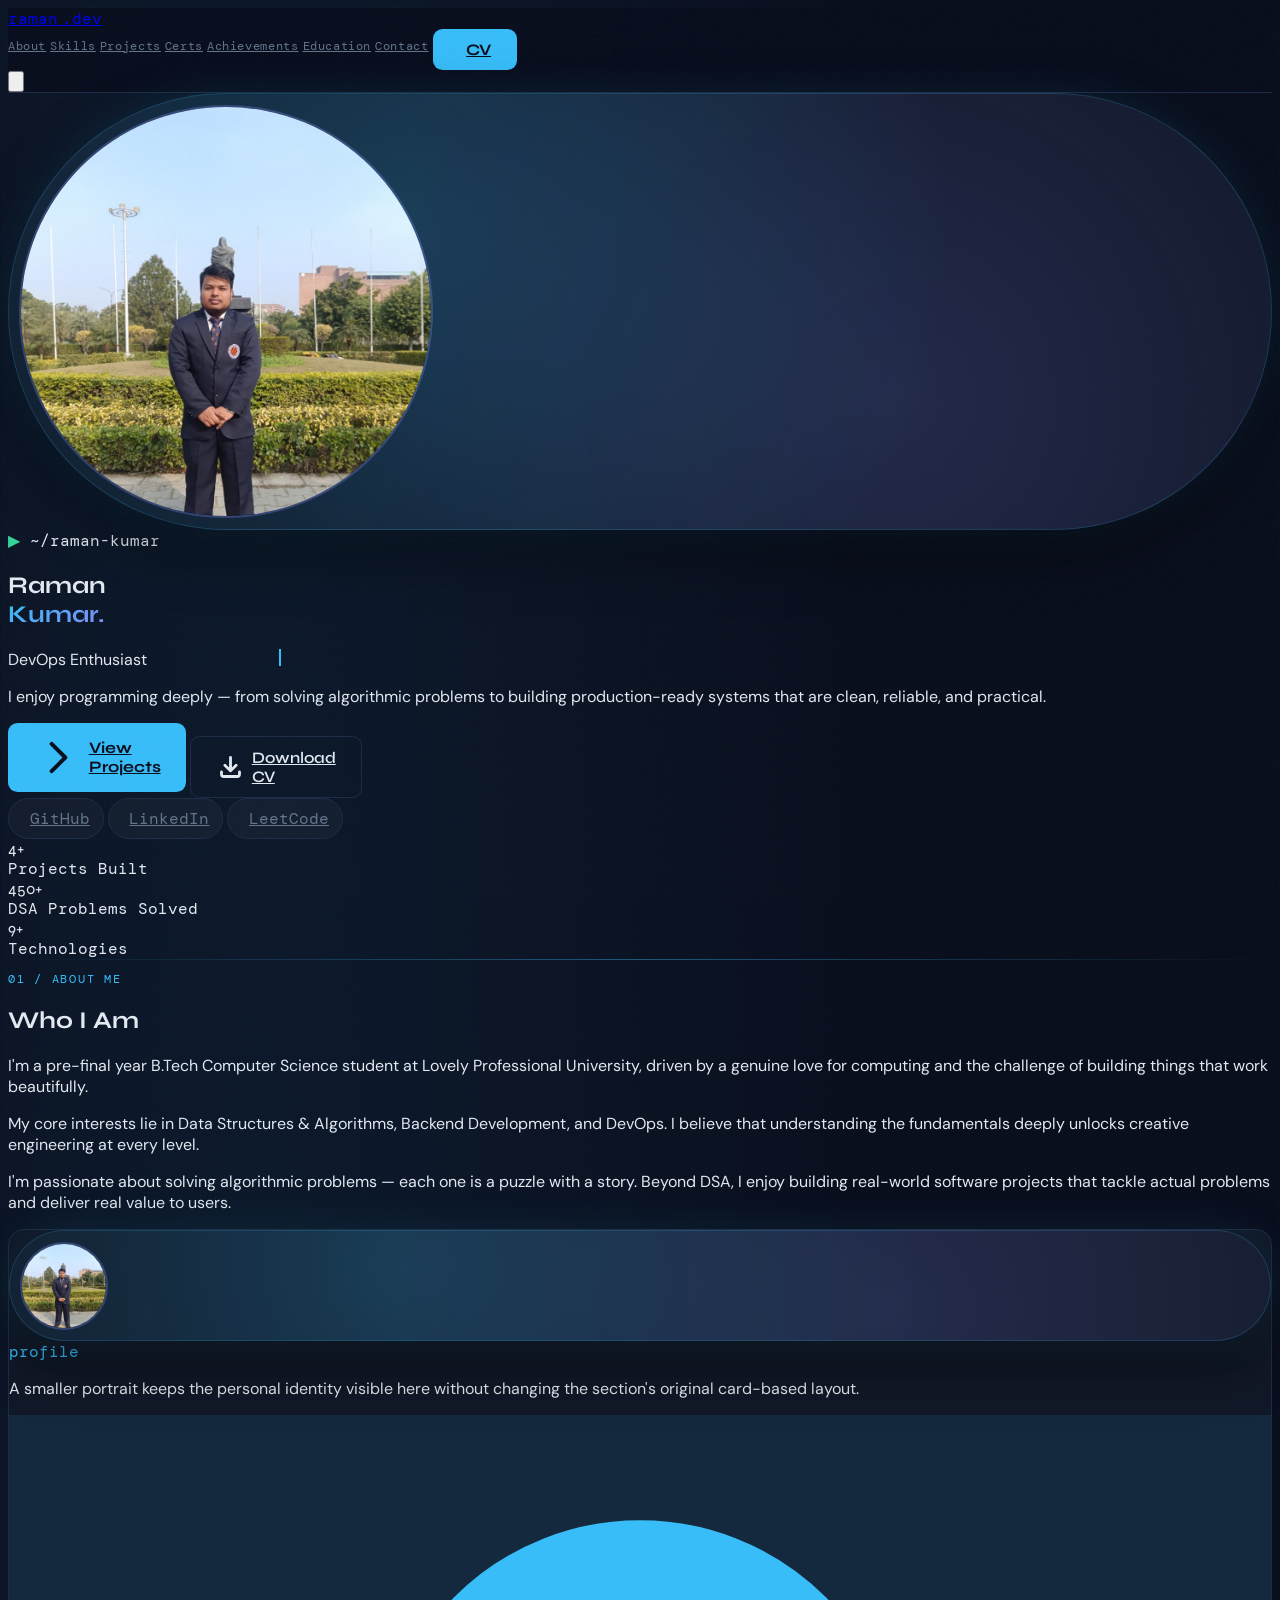
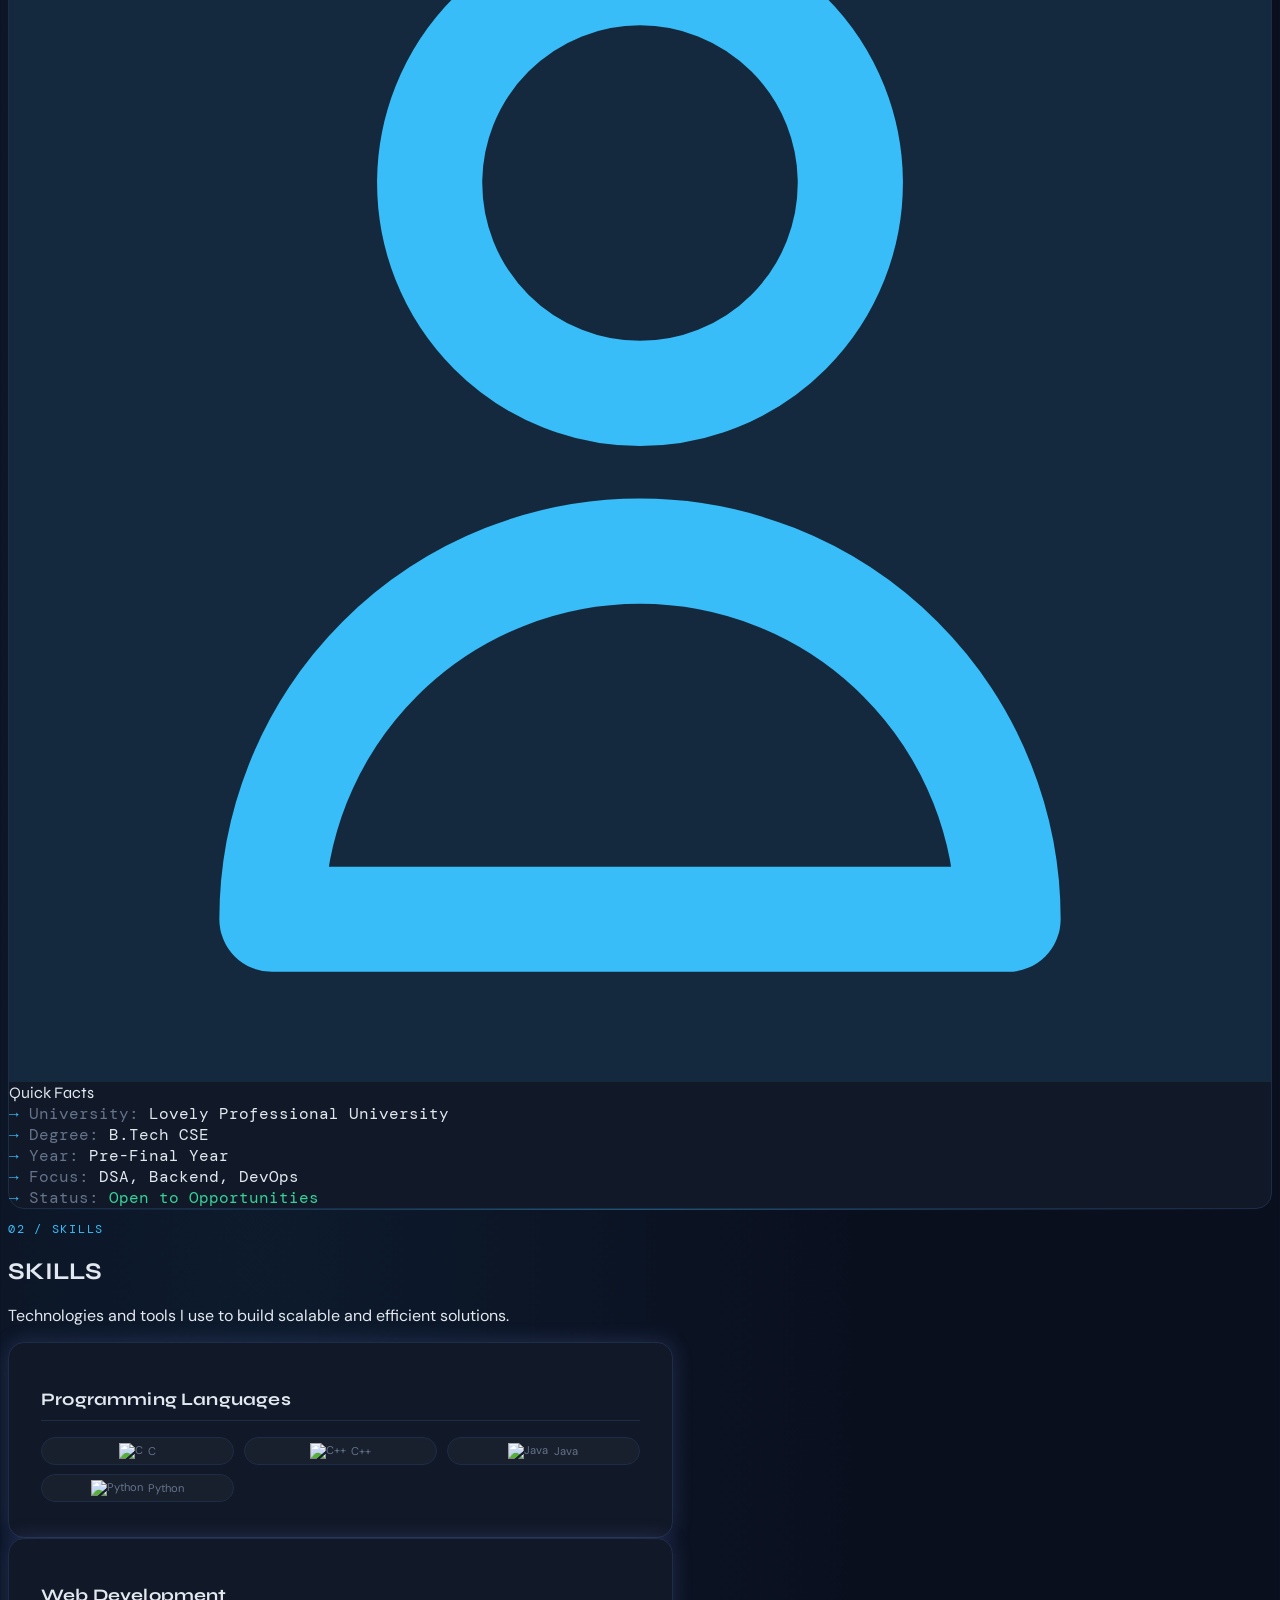
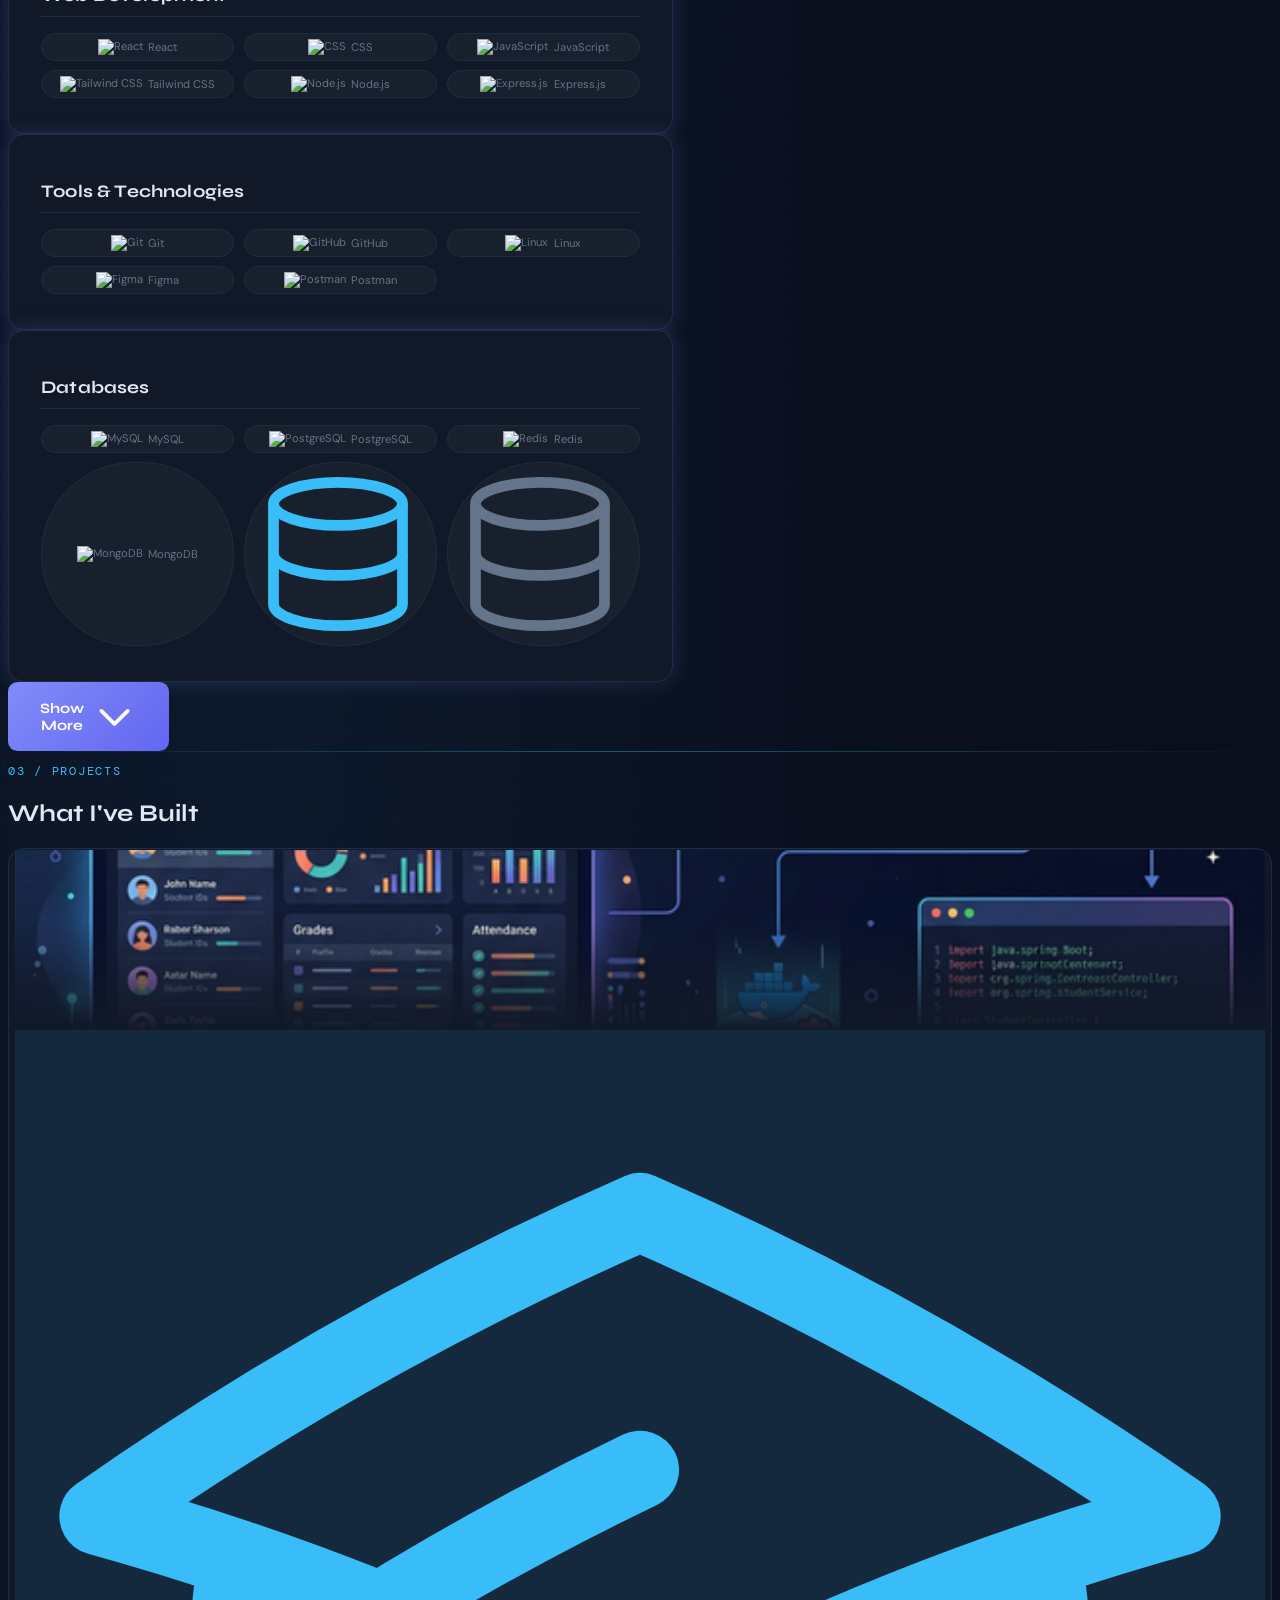
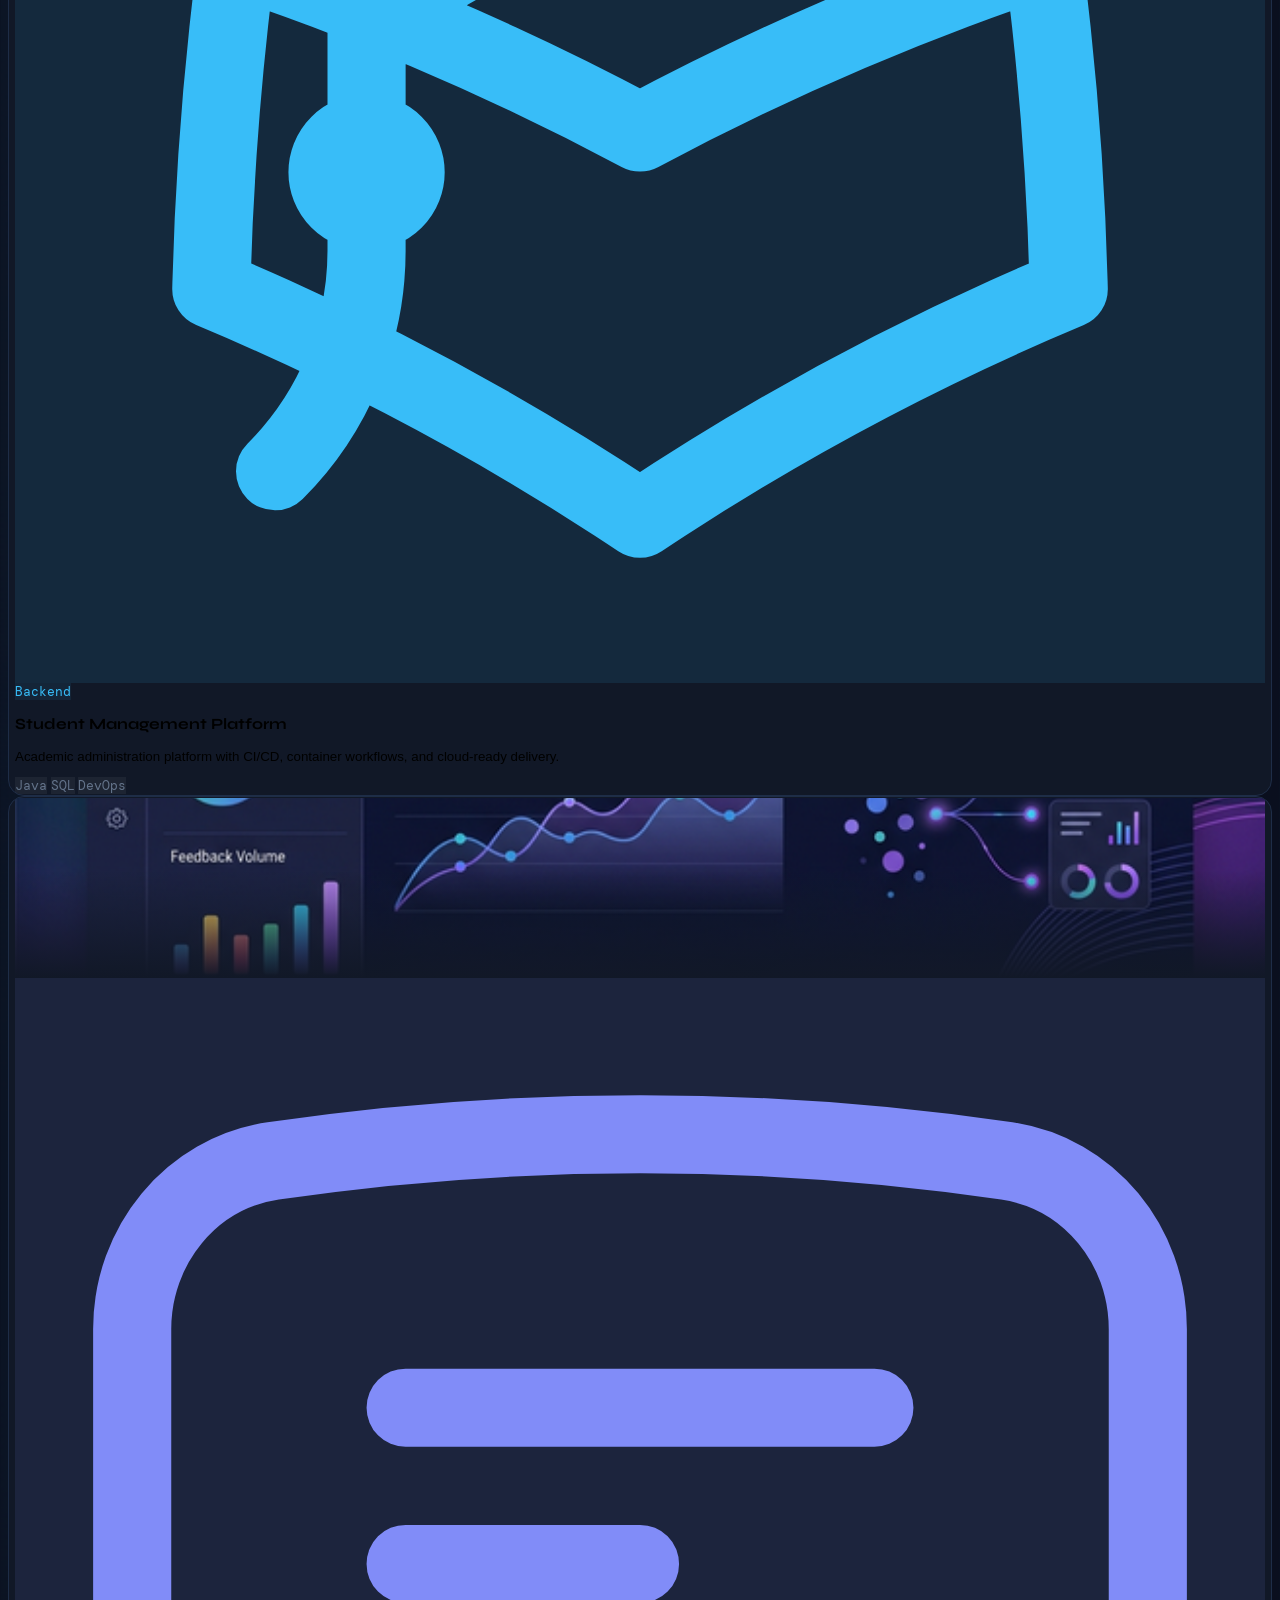
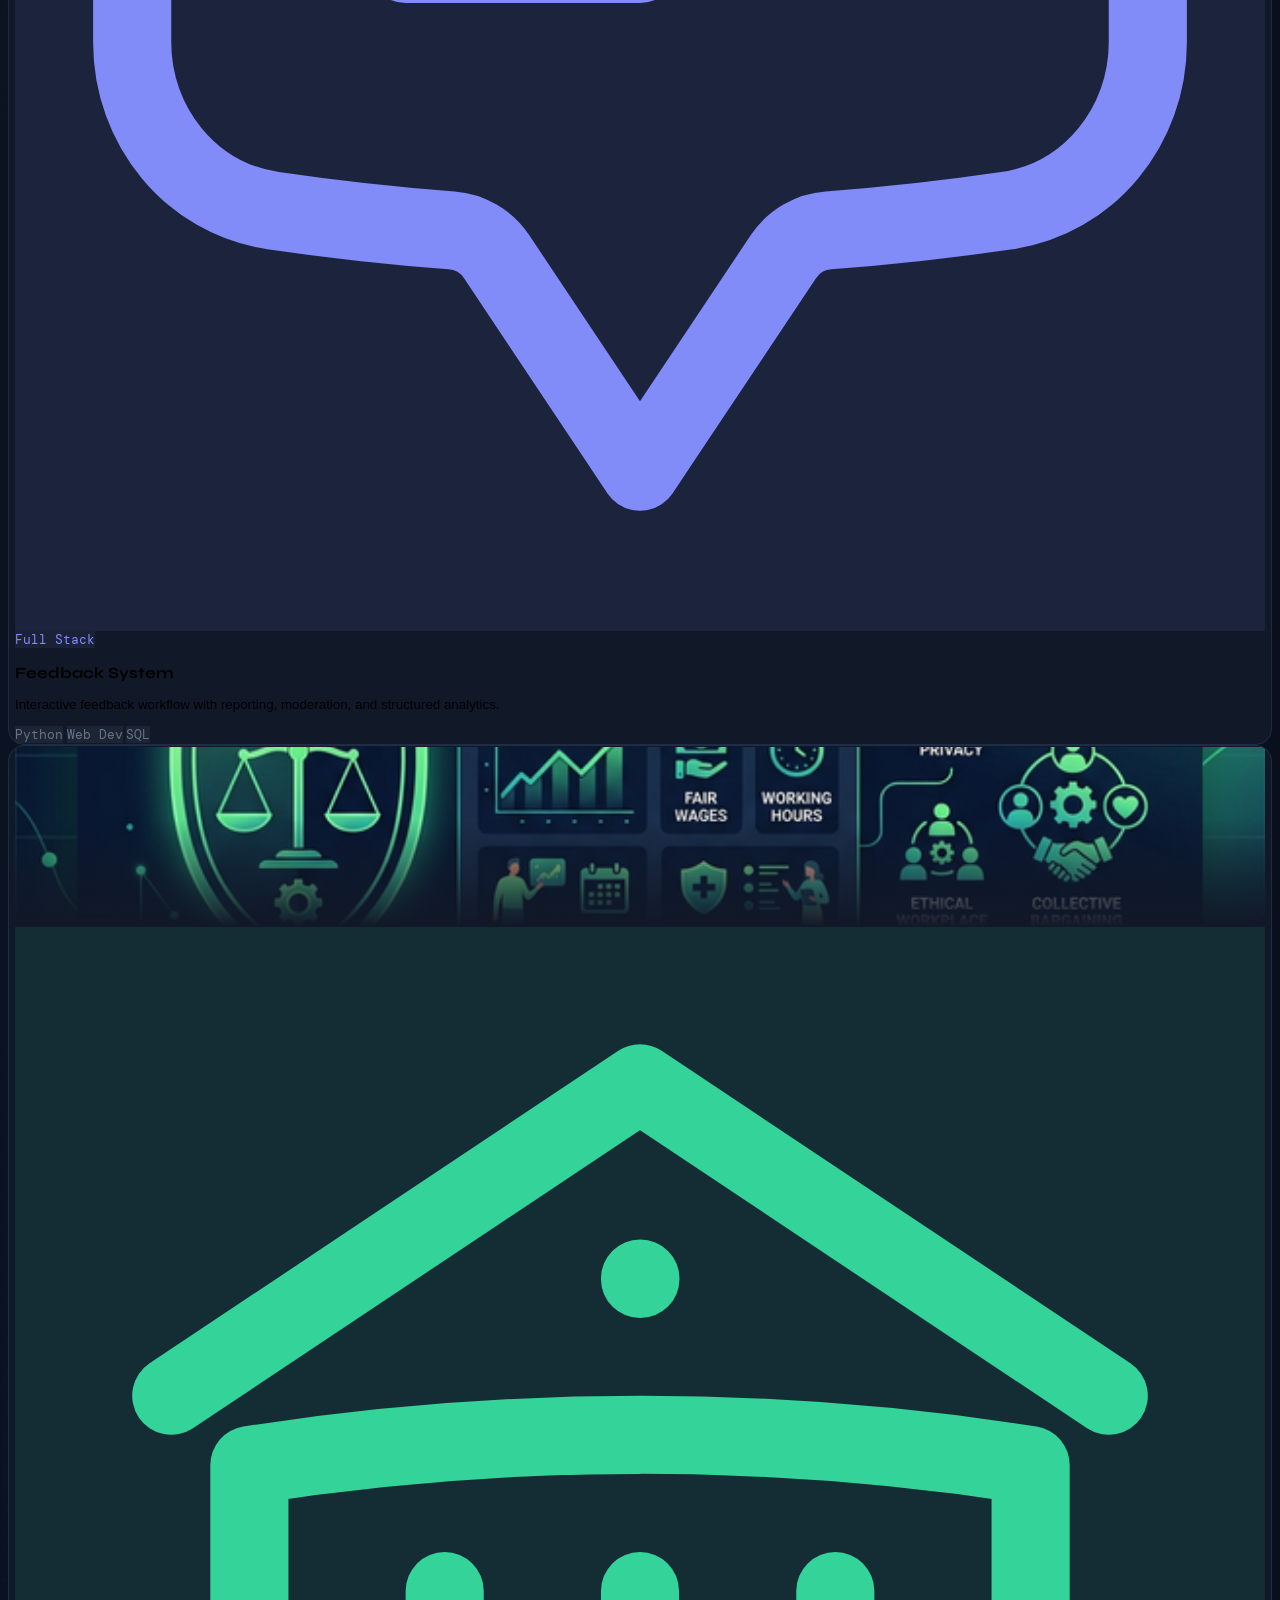
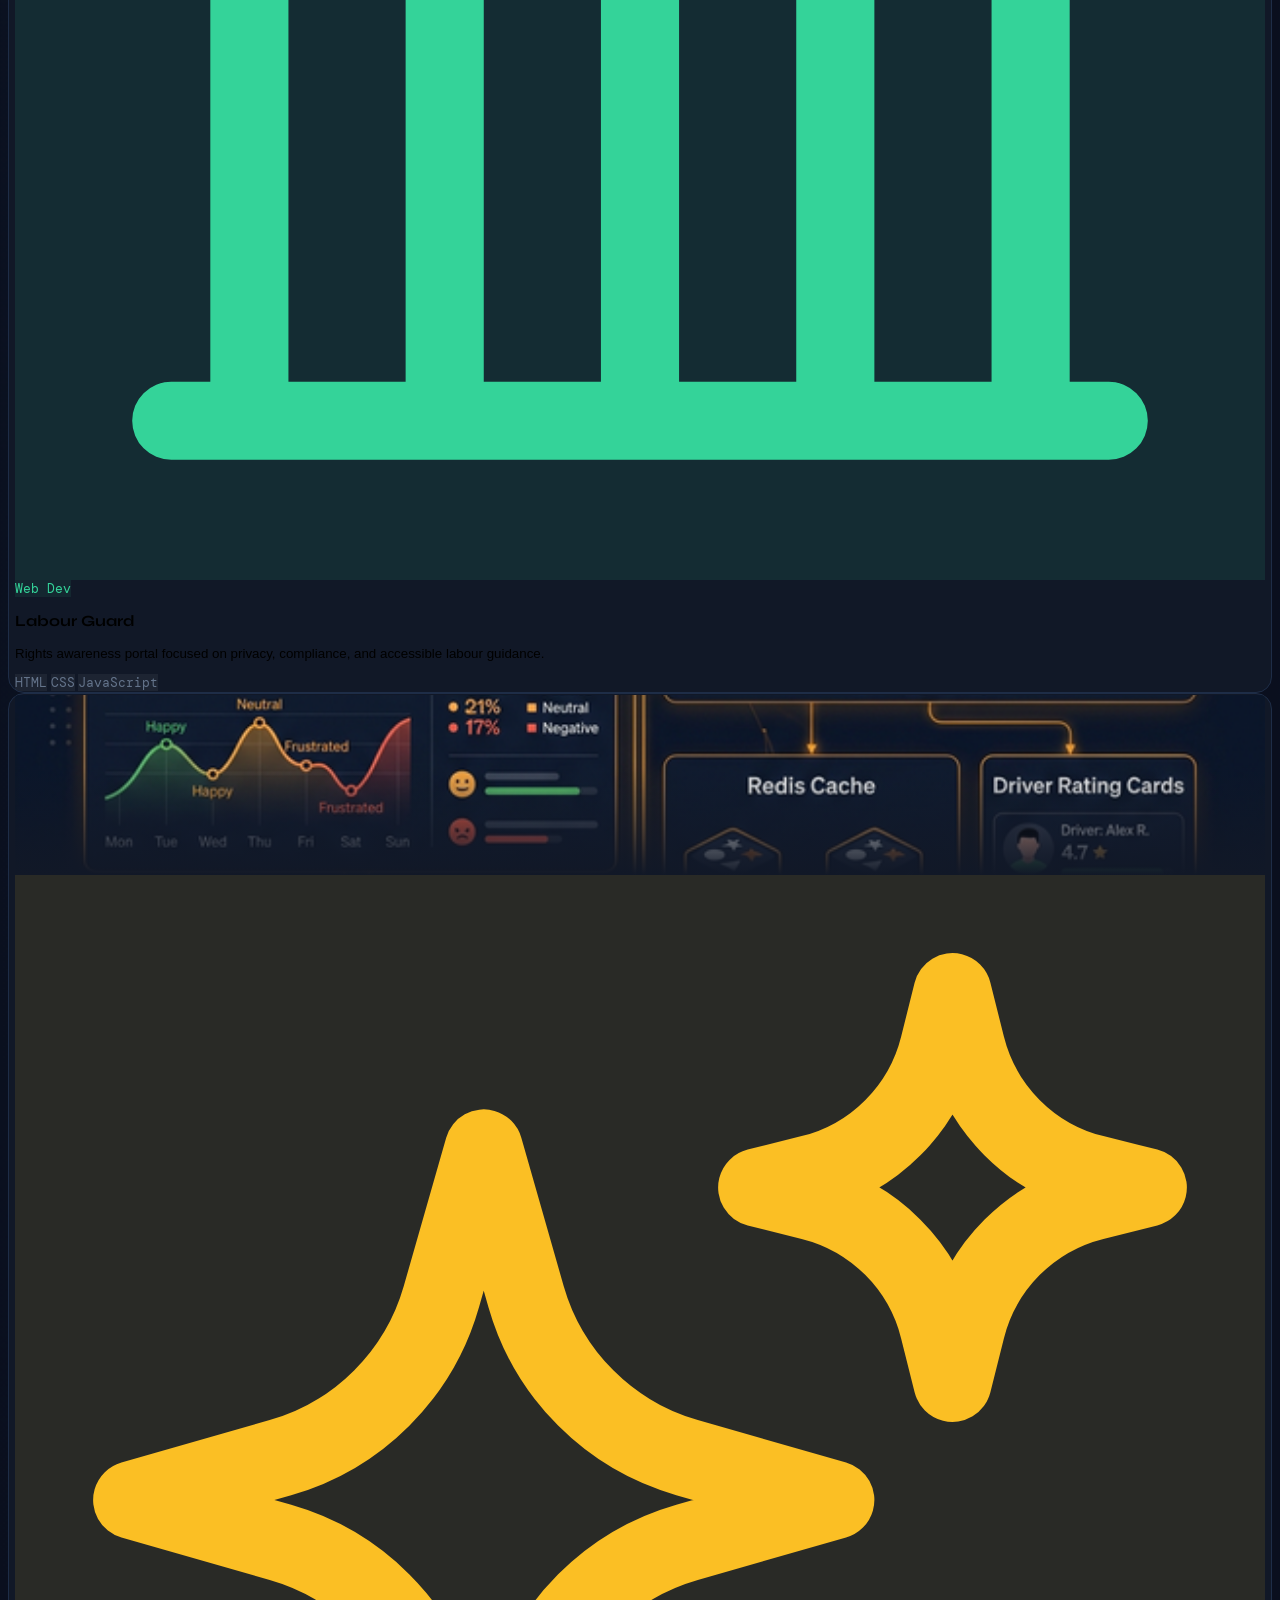
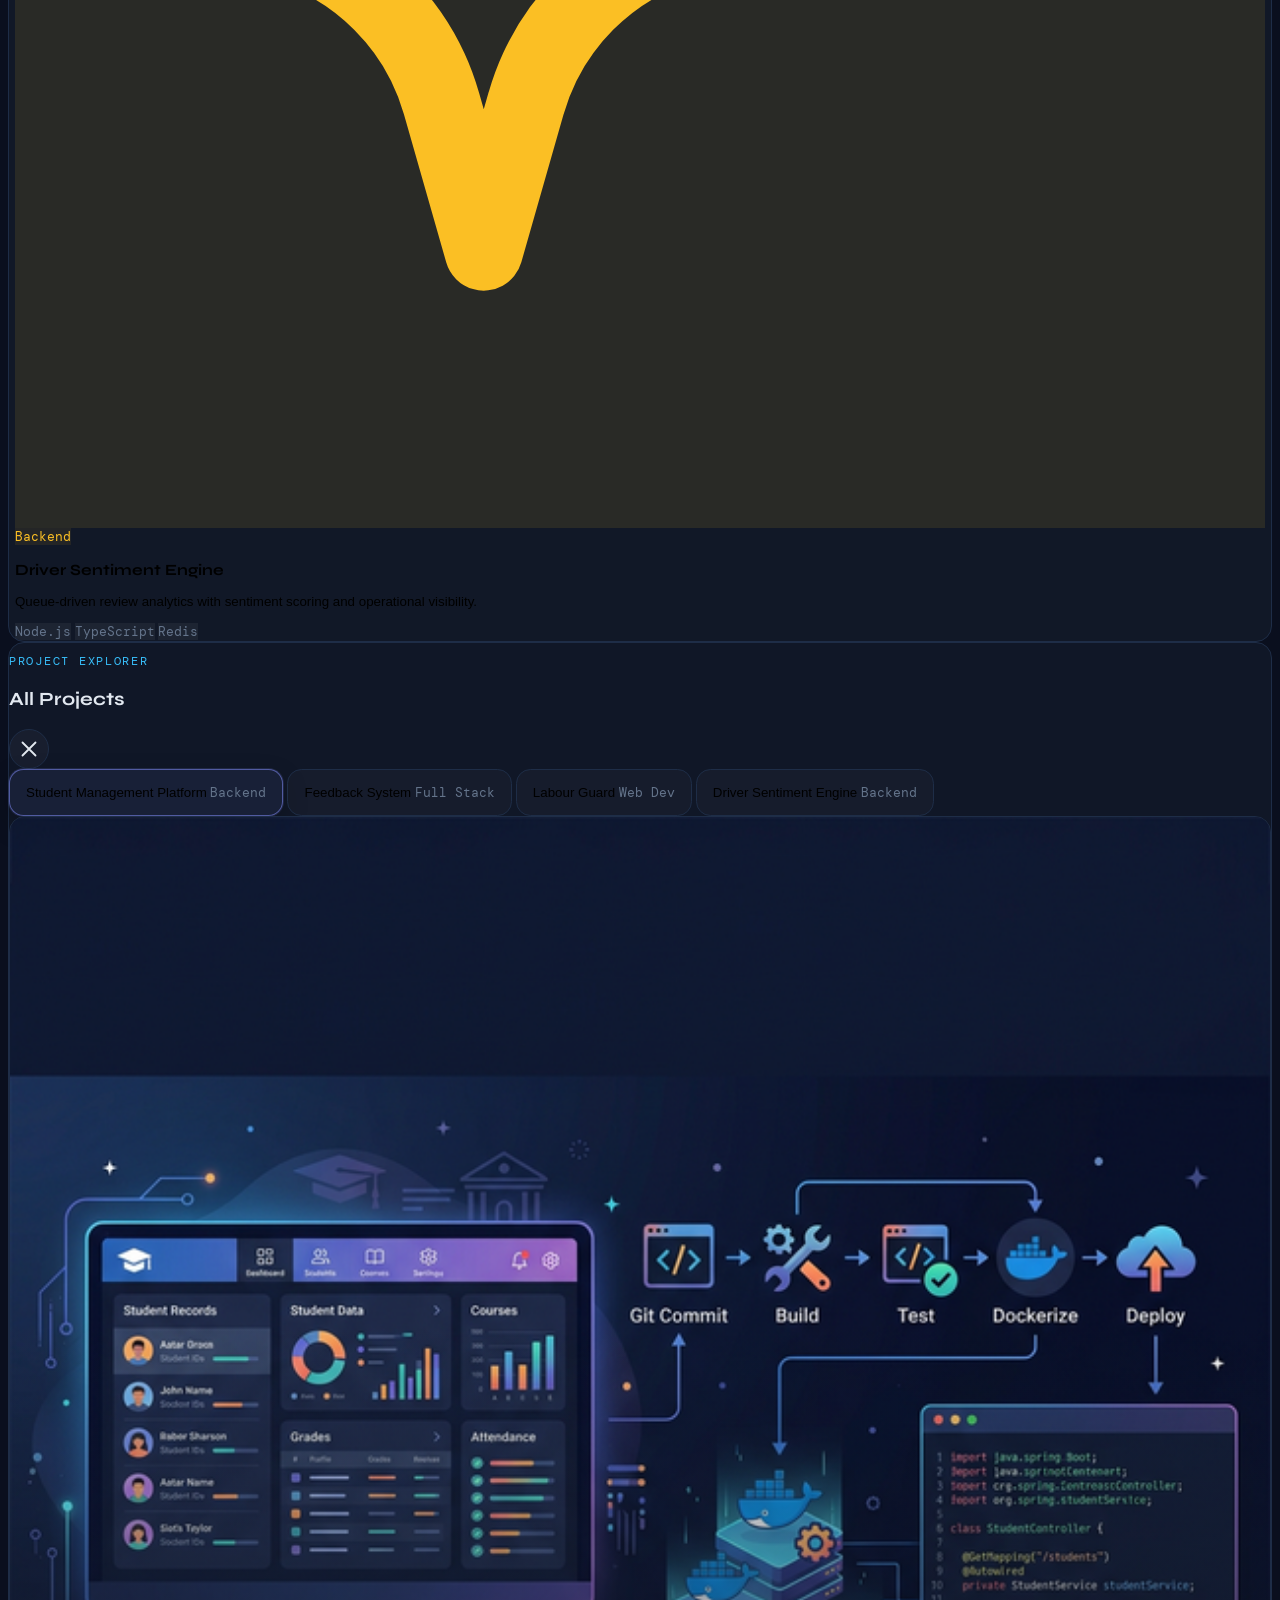
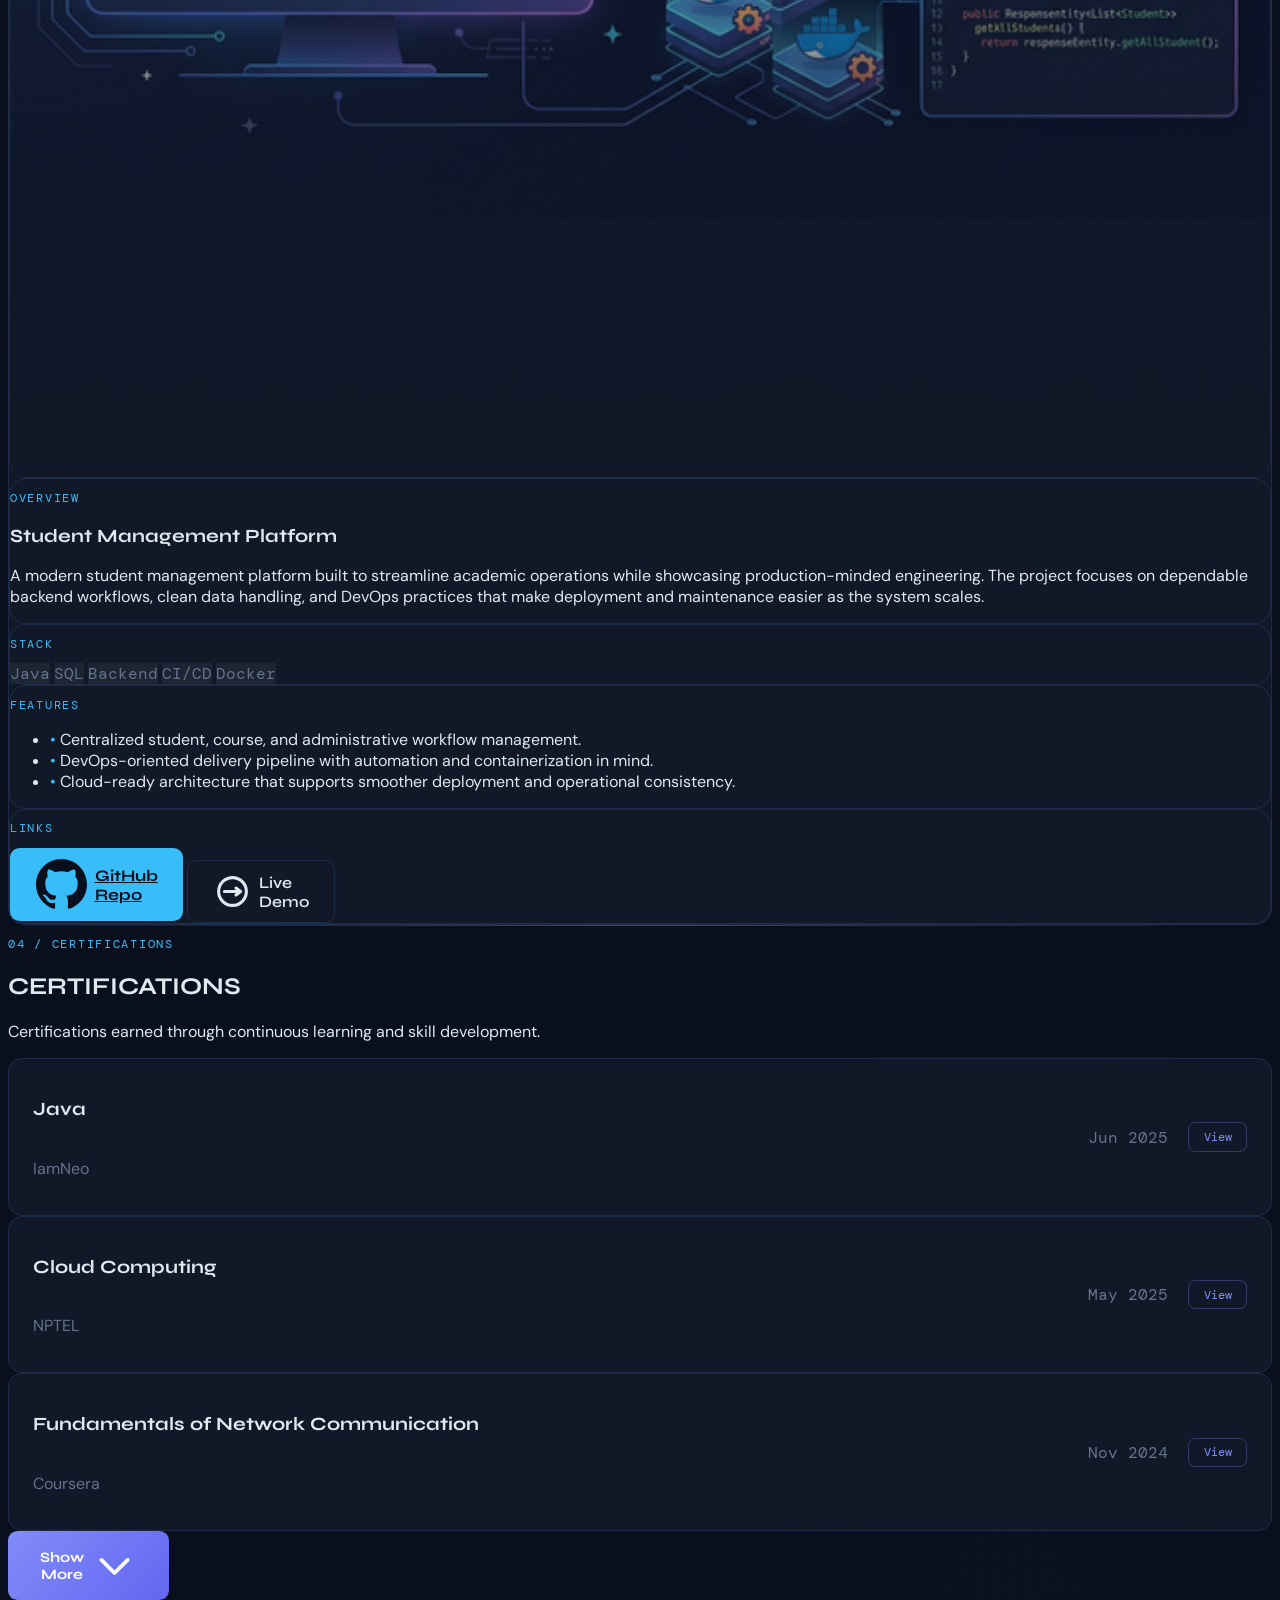
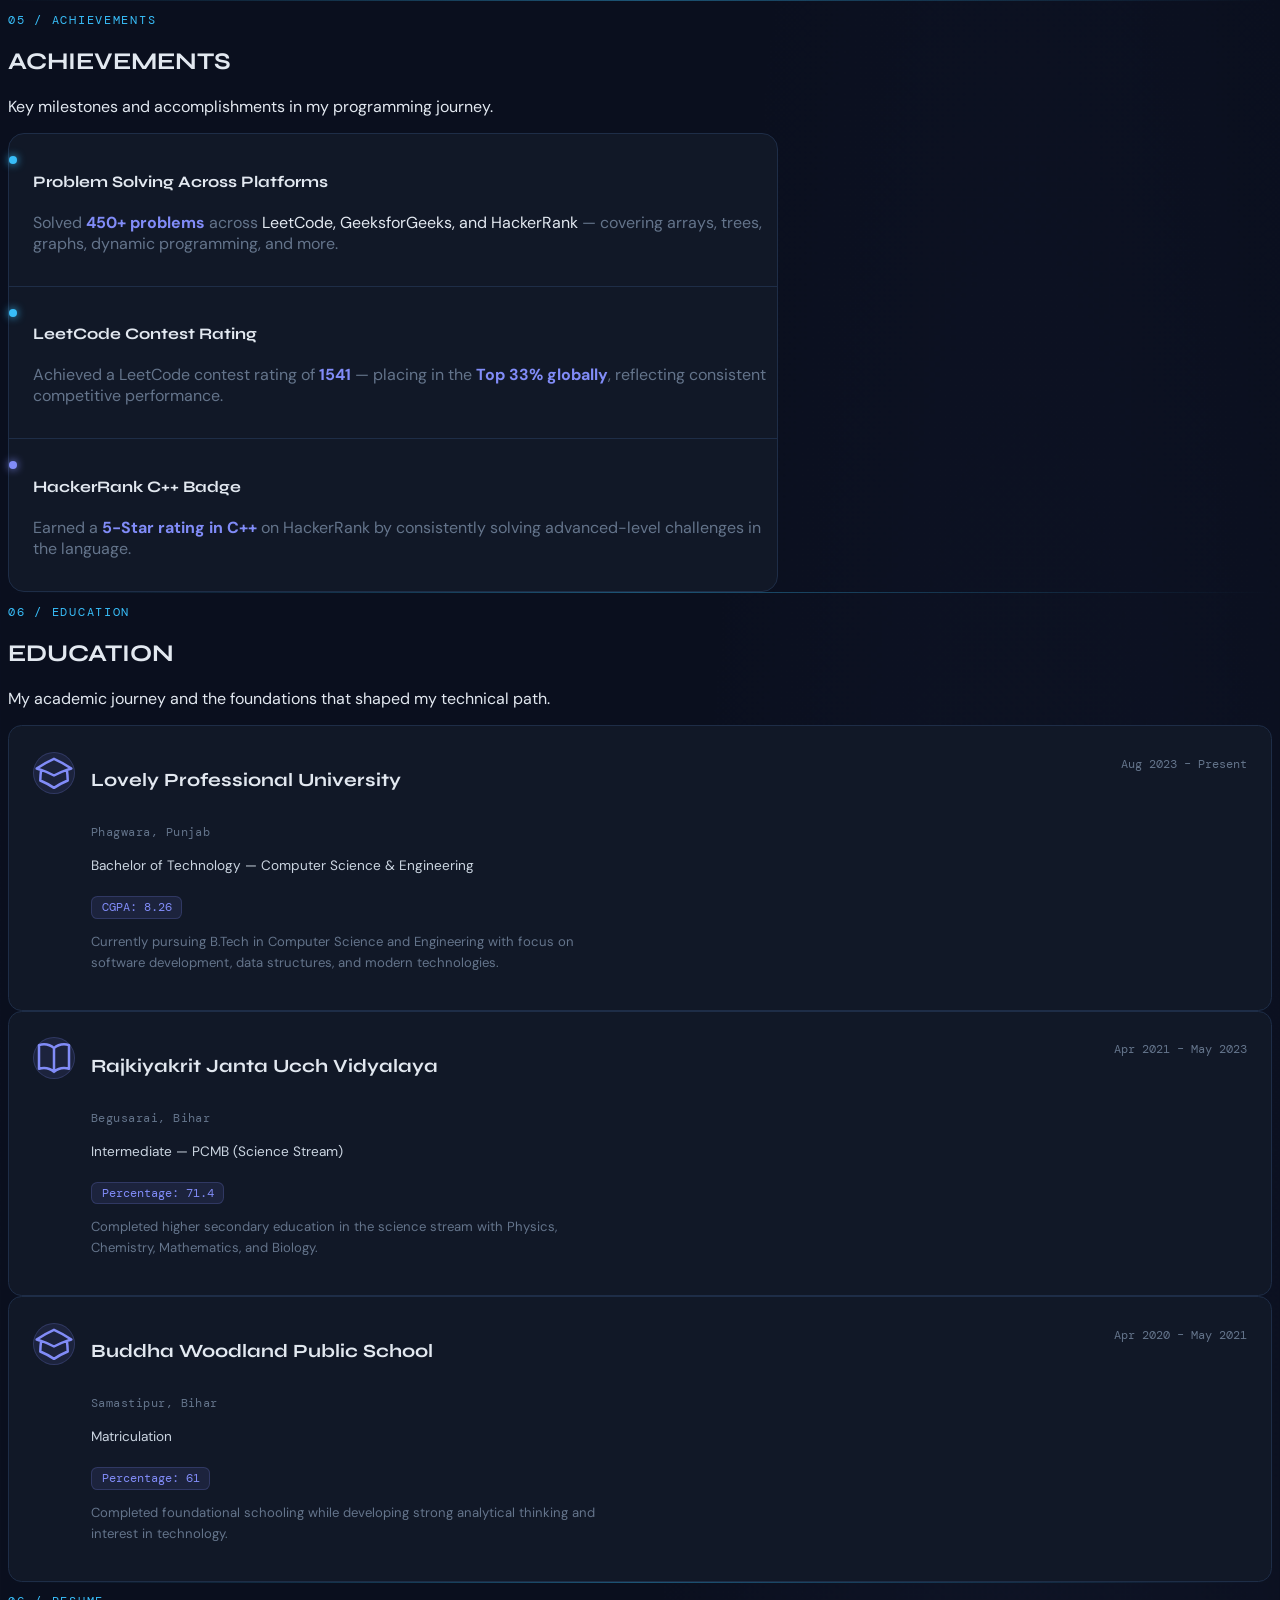
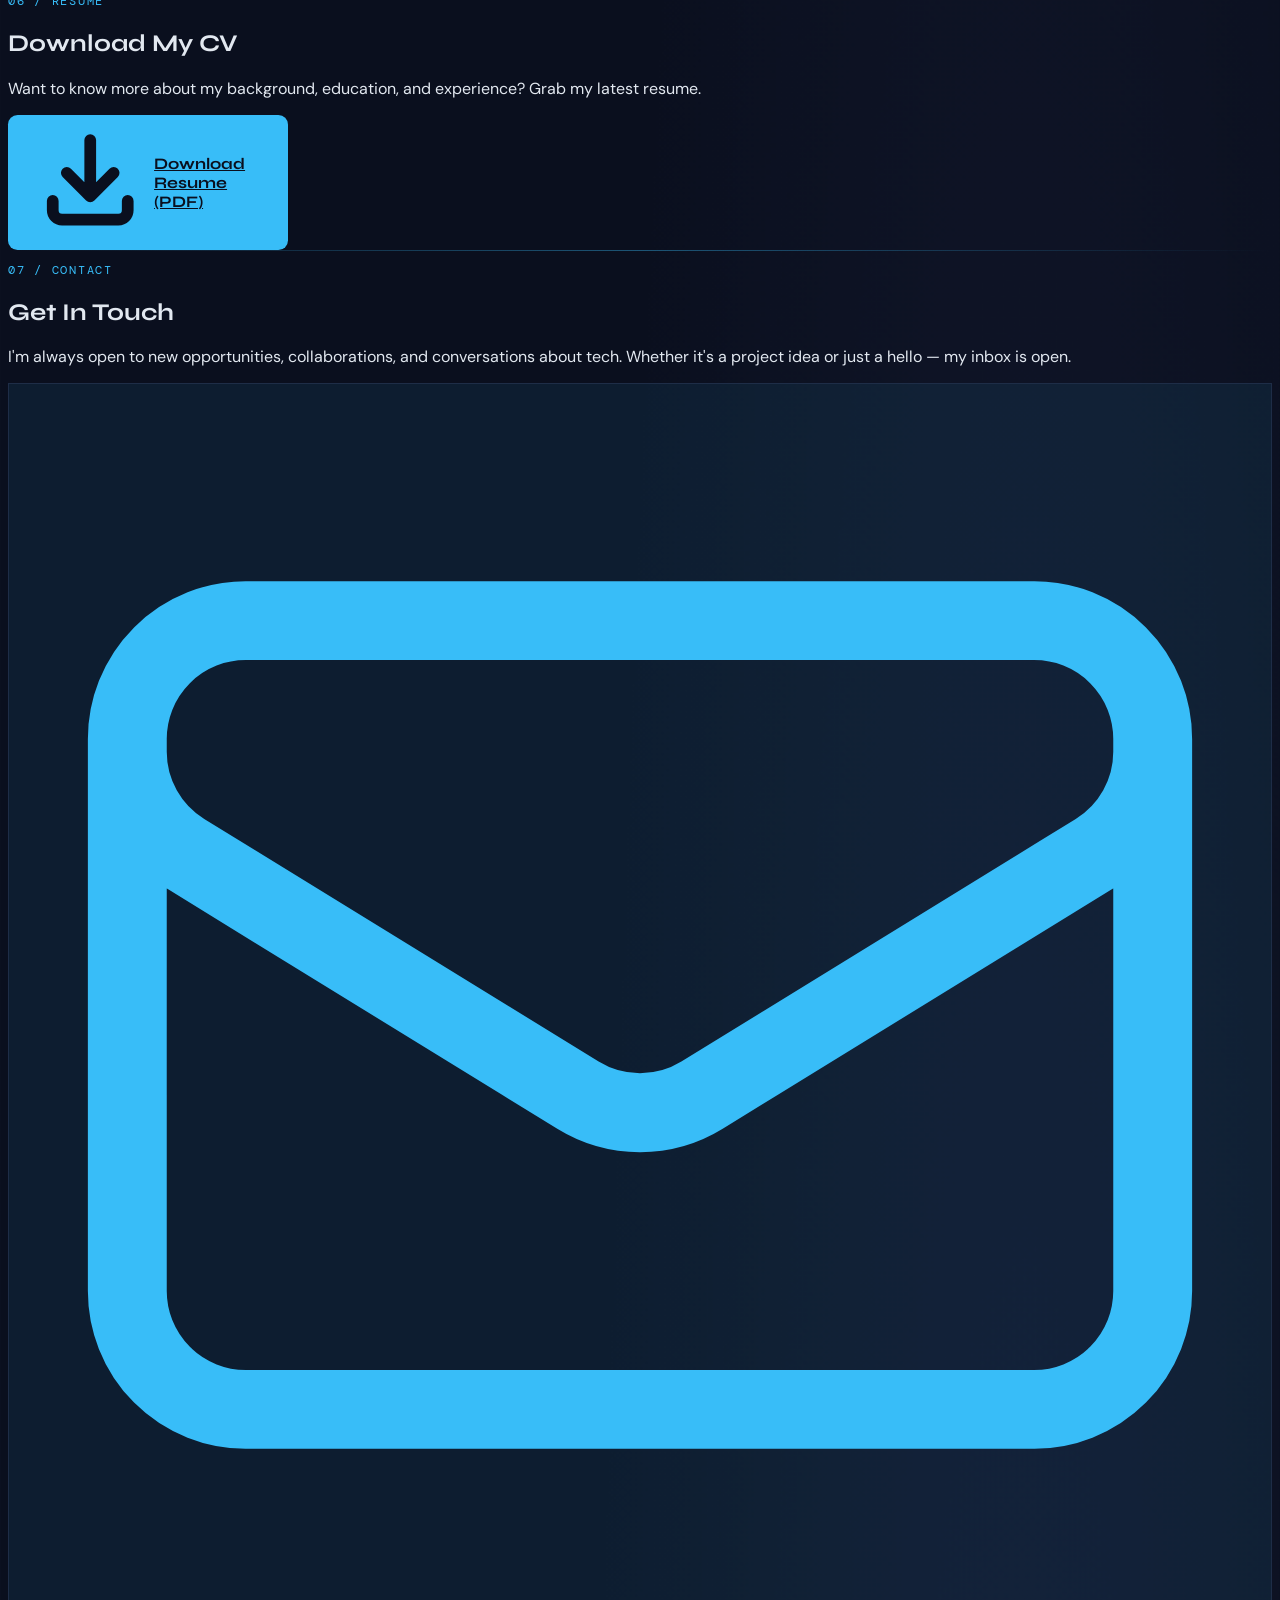
==== commit f16cbdd6: "Some changes done" ====
--- a/index.html
+++ b/index.html
@@ -14,7 +14,6 @@
     <div class="max-w-6xl mx-auto px-6 py-4 flex items-center justify-between">
       <!-- Logo -->
       <a href="#hero" class="flex items-center gap-3">
-        <img src="WhatsApp Image 2026-02-12 at 9.25.10 PM.jpeg" alt="Raman Kumar" class="nav-avatar" />
         <span class="mono text-accent font-medium text-sm">raman</span>
         <span class="mono text-muted text-sm">.dev</span>
       </a>
@@ -60,62 +59,80 @@
 <!-- HERO -->
   <section id="hero" class="min-h-screen flex items-center pt-24 pb-16 px-6">
     <div class="max-w-6xl mx-auto w-full">
-      <div class="max-w-3xl">
-        <!-- Terminal line -->
-        <div class="mono text-muted text-sm mb-8 flex items-center gap-2">
-          <span class="text-green" style="color:var(--green)">&#9654;</span>
-          <span>~/raman-kumar</span>
-          <span class="cursor-blink"></span>
-        </div>
-
-        <!-- Name -->
-        <h1 class="text-5xl sm:text-6xl md:text-7xl font-extrabold leading-none tracking-tight mb-4 fade-in">
-          Raman<br/>
-          <span class="gradient-text">Kumar.</span>
-        </h1>
-
-        <!-- Title -->
-        <p class="text-lg sm:text-xl text-muted font-light mb-6 leading-relaxed fade-in" style="transition-delay:0.1s">
-          BTech Computer Science Student
-          <span class="text-accent mx-2">&middot;</span>
-          Developer
-          <span class="text-accent mx-2">&middot;</span>
-          DevOps Enthusiast
-        </p>
-
-        <!-- Intro -->
-        <p class="text-base text-slate-400 max-w-xl leading-relaxed mb-10 fade-in" style="transition-delay:0.2s">
-          I'm passionate about the craft of programming &mdash; from designing efficient algorithms to building
-          production-ready software. I love turning complex problems into elegant, working solutions.
-        </p>
-
-        <!-- CTA Buttons -->
-        <div class="flex flex-wrap gap-4 fade-in" style="transition-delay:0.3s">
-          <a href="#projects" class="btn-primary">
-            <svg xmlns="http://www.w3.org/2000/svg" class="w-4 h-4" fill="none" viewBox="0 0 24 24" stroke="currentColor"><path stroke-linecap="round" stroke-linejoin="round" stroke-width="2" d="M9 5l7 7-7 7"/></svg>
-            View Projects
-          </a>
-          <a href="MVCV.pdf" download class="btn-outline">
-            <svg xmlns="http://www.w3.org/2000/svg" class="w-4 h-4" fill="none" viewBox="0 0 24 24" stroke="currentColor"><path stroke-linecap="round" stroke-linejoin="round" stroke-width="2.5" d="M4 16v2a2 2 0 002 2h12a2 2 0 002-2v-2M7 10l5 5 5-5M12 15V3"/></svg>
-            Download CV
-          </a>
-        </div>
-
-        <!-- Stats strip -->
-        <div class="mt-16 flex flex-wrap gap-8 fade-in" style="transition-delay:0.4s">
-          <div>
-            <div class="text-2xl font-bold text-accent" style="font-family:'Syne',sans-serif">4+</div>
-            <div class="text-xs text-muted mono mt-0.5">Projects Built</div>
-          </div>
-          <div class="w-px bg-border" style="background:var(--border)"></div>
-          <div>
-            <div class="text-2xl font-bold text-accent" style="font-family:'Syne',sans-serif">100</div>
-            <div class="text-xs text-muted mono mt-0.5">Days of Code</div>
-          </div>
-          <div class="w-px bg-border" style="background:var(--border)"></div>
-          <div>
-            <div class="text-2xl font-bold text-accent" style="font-family:'Syne',sans-serif">9+</div>
-            <div class="text-xs text-muted mono mt-0.5">Skills</div>
+      <div class="grid items-center gap-10 md:gap-14 md:grid-cols-[minmax(0,1.1fr)_minmax(300px,0.9fr)]">
+        <div class="justify-self-center md:justify-self-end order-1 md:order-2 fade-in">
+          <div class="hero-photo-shell">
+            <img src="WhatsApp Image 2026-02-12 at 9.25.10 PM.jpeg" alt="Raman Kumar profile photo" class="hero-profile-photo" />
+          </div>
+        </div>
+
+        <div class="max-w-3xl order-2 md:order-1 text-center md:text-left">
+          <!-- Terminal line -->
+          <div class="mono text-muted text-sm mb-8 flex items-center justify-center md:justify-start gap-2">
+            <span class="text-green" style="color:var(--green)">&#9654;</span>
+            <span>~/raman-kumar</span>
+          </div>
+
+          <!-- Name -->
+          <h1 class="text-5xl sm:text-6xl md:text-7xl font-extrabold leading-none tracking-tight mb-4 fade-in">
+            Raman<br/>
+            <span class="gradient-text">Kumar.</span>
+          </h1>
+
+          <!-- Title -->
+          <p class="text-lg sm:text-xl text-muted font-light mb-6 leading-relaxed fade-in" style="transition-delay:0.1s">
+            <span id="hero-role-text" class="hero-role-text">Software Developer</span>
+            <span class="hero-role-cursor"></span>
+          </p>
+
+          <!-- Intro -->
+          <p class="text-base text-slate-400 max-w-xl leading-relaxed mb-10 fade-in" style="transition-delay:0.2s">
+            I enjoy programming deeply &mdash; from solving algorithmic problems to building production-ready systems that are clean, reliable, and practical.
+          </p>
+
+          <!-- CTA Buttons -->
+          <div class="flex flex-wrap justify-center md:justify-start gap-4 fade-in" style="transition-delay:0.3s">
+            <a href="#projects" class="btn-primary">
+              <svg xmlns="http://www.w3.org/2000/svg" class="w-4 h-4" fill="none" viewBox="0 0 24 24" stroke="currentColor"><path stroke-linecap="round" stroke-linejoin="round" stroke-width="2" d="M9 5l7 7-7 7"/></svg>
+              View Projects
+            </a>
+            <a href="MVCV.pdf" download class="btn-outline">
+              <svg xmlns="http://www.w3.org/2000/svg" class="w-4 h-4" fill="none" viewBox="0 0 24 24" stroke="currentColor"><path stroke-linecap="round" stroke-linejoin="round" stroke-width="2.5" d="M4 16v2a2 2 0 002 2h12a2 2 0 002-2v-2M7 10l5 5 5-5M12 15V3"/></svg>
+              Download CV
+            </a>
+          </div>
+
+          <div class="mt-6 flex flex-wrap items-center justify-center md:justify-start gap-3 fade-in" style="transition-delay:0.35s">
+            <a href="https://github.com/Raman-kumar86" target="_blank" rel="noreferrer" class="hero-social-link" aria-label="GitHub profile">
+              <svg class="w-4 h-4" viewBox="0 0 24 24" fill="currentColor"><path d="M12 0C5.374 0 0 5.373 0 12c0 5.302 3.438 9.8 8.207 11.387.599.111.793-.261.793-.577v-2.234c-3.338.726-4.033-1.416-4.033-1.416-.546-1.387-1.333-1.756-1.333-1.756-1.089-.745.083-.729.083-.729 1.205.084 1.839 1.237 1.839 1.237 1.07 1.834 2.807 1.304 3.492.997.107-.775.418-1.305.762-1.604-2.665-.305-5.467-1.334-5.467-5.931 0-1.311.469-2.381 1.236-3.221-.124-.303-.535-1.524.117-3.176 0 0 1.008-.322 3.301 1.23A11.509 11.509 0 0112 5.803c1.02.005 2.047.138 3.006.404 2.291-1.552 3.297-1.23 3.297-1.23.653 1.653.242 2.874.118 3.176.77.84 1.235 1.911 1.235 3.221 0 4.609-2.807 5.624-5.479 5.921.43.372.823 1.102.823 2.222v3.293c0 .319.192.694.801.576C20.566 21.797 24 17.3 24 12c0-6.627-5.373-12-12-12z"/></svg>
+              <span class="mono text-xs">GitHub</span>
+            </a>
+            <a href="https://www.linkedin.com/in/ramankumar86/" target="_blank" rel="noreferrer" class="hero-social-link" aria-label="LinkedIn profile">
+              <svg class="w-4 h-4" viewBox="0 0 24 24" fill="currentColor"><path d="M20.447 20.452h-3.554v-5.569c0-1.328-.027-3.037-1.852-3.037-1.853 0-2.136 1.445-2.136 2.939v5.667H9.351V9h3.414v1.561h.046c.477-.9 1.637-1.85 3.37-1.85 3.601 0 4.267 2.37 4.267 5.455v6.286zM5.337 7.433a2.062 2.062 0 01-2.063-2.065 2.064 2.064 0 112.063 2.065zm1.782 13.019H3.555V9h3.564v11.452zM22.225 0H1.771C.792 0 0 .774 0 1.729v20.542C0 23.227.792 24 1.771 24h20.451C23.2 24 24 23.227 24 22.271V1.729C24 .774 23.2 0 22.222 0h.003z"/></svg>
+              <span class="mono text-xs">LinkedIn</span>
+            </a>
+            <a href="https://leetcode.com/u/ramankumar86/" target="_blank" rel="noreferrer" class="hero-social-link" aria-label="LeetCode profile">
+              <svg class="w-4 h-4" viewBox="0 0 24 24" fill="none" stroke="currentColor" stroke-width="1.9" stroke-linecap="round" stroke-linejoin="round"><path d="M15.5 6L9 12l6.5 6"/><path d="M18.5 4l-9.5 8 9.5 8"/><path d="M5.5 12h9"/></svg>
+              <span class="mono text-xs">LeetCode</span>
+            </a>
+          </div>
+
+          <!-- Stats strip -->
+          <div class="mt-16 flex flex-wrap justify-center md:justify-start gap-8 fade-in" style="transition-delay:0.4s">
+            <div>
+              <div class="text-2xl font-bold text-accent" style="font-family:'Syne',sans-serif">4+</div>
+              <div class="text-xs text-muted mono mt-0.5">Projects Built</div>
+            </div>
+            <div class="w-px bg-border" style="background:var(--border)"></div>
+            <div>
+              <div class="text-2xl font-bold text-accent" style="font-family:'Syne',sans-serif">450+</div>
+              <div class="text-xs text-muted mono mt-0.5">DSA Problems Solved</div>
+            </div>
+            <div class="w-px bg-border" style="background:var(--border)"></div>
+            <div>
+              <div class="text-2xl font-bold text-accent" style="font-family:'Syne',sans-serif">9+</div>
+              <div class="text-xs text-muted mono mt-0.5">Technologies</div>
+            </div>
           </div>
         </div>
       </div>
@@ -155,6 +172,15 @@
 
         <!-- Info card -->
         <div class="card p-6 space-y-4 fade-in" style="transition-delay:0.15s">
+          <div class="flex items-center gap-4 pb-2">
+            <div class="about-photo-shell">
+              <img src="WhatsApp Image 2026-02-12 at 9.25.10 PM.jpeg" alt="Raman Kumar portrait" class="about-profile-photo" />
+            </div>
+            <div>
+              <div class="mono text-xs mb-1" style="color:var(--accent)">profile</div>
+              <p class="text-sm text-slate-400 leading-relaxed">A smaller portrait keeps the personal identity visible here without changing the section's original card-based layout.</p>
+            </div>
+          </div>
           <div class="flex items-center gap-3 pb-3 border-b" style="border-color:var(--border)">
             <div class="w-8 h-8 rounded-lg flex items-center justify-center" style="background:rgba(56,189,248,0.1)">
               <svg xmlns="http://www.w3.org/2000/svg" class="w-4 h-4 text-accent" style="color:var(--accent)" fill="none" viewBox="0 0 24 24" stroke="currentColor"><path stroke-linecap="round" stroke-linejoin="round" stroke-width="2" d="M16 7a4 4 0 11-8 0 4 4 0 018 0zM12 14a7 7 0 00-7 7h14a7 7 0 00-7-7z"/></svg>
@@ -413,16 +439,13 @@
 
       <div class="grid sm:grid-cols-2 lg:grid-cols-2 gap-6">
 
-        <!-- Project 1 -->
-        <div class="card flex flex-col gap-0 fade-in" style="overflow:hidden">
-          <!-- Project Image -->
+        <button type="button" class="project-card-button card flex flex-col gap-0 fade-in" style="overflow:hidden" data-project-card="0">
           <div class="project-img-wrap">
             <img src="project_student_management.png" alt="Student Management Platform" class="project-img"/>
             <div class="project-img-overlay"></div>
           </div>
-          <!-- Card Content -->
-          <div class="flex flex-col gap-4 p-6 flex-1">
-            <div class="flex items-start justify-between">
+          <div class="flex flex-col gap-4 p-6 flex-1 text-left">
+            <div class="flex items-start justify-between gap-4">
               <div class="w-10 h-10 rounded-xl flex items-center justify-center" style="background:rgba(56,189,248,0.1)">
                 <svg class="w-5 h-5" style="color:var(--accent)" fill="none" viewBox="0 0 24 24" stroke="currentColor" stroke-width="1.5"><path stroke-linecap="round" stroke-linejoin="round" d="M4.26 10.147a60.436 60.436 0 00-.491 6.347A48.627 48.627 0 0112 20.904a48.627 48.627 0 018.232-4.41 60.46 60.46 0 00-.491-6.347m-15.482 0a50.57 50.57 0 00-2.658-.813A59.905 59.905 0 0112 3.493a59.902 59.902 0 0110.399 5.84c-.896.248-1.783.52-2.658.814m-15.482 0A50.697 50.697 0 0112 13.489a50.702 50.702 0 017.74-3.342M6.75 15a.75.75 0 100-1.5.75.75 0 000 1.5zm0 0v-3.675A55.378 55.378 0 0112 8.443m-7.007 11.55A5.981 5.981 0 006.75 15.75v-1.5"/></svg>
               </div>
@@ -430,32 +453,23 @@
             </div>
             <div>
               <h3 class="text-lg font-bold text-white mb-2">Student Management Platform</h3>
-              <p class="text-sm text-slate-400 leading-relaxed">
-                A modern student management platform that simplifies academic administration while demonstrating DevOps practices including CI/CD automation, containerization, and cloud-ready deployment.
-              </p>
+              <p class="text-sm text-slate-400 leading-relaxed">Academic administration platform with CI/CD, container workflows, and cloud-ready delivery.</p>
             </div>
             <div class="flex flex-wrap gap-2 mt-auto pt-2">
               <span class="mono text-xs px-2 py-1 rounded" style="background:rgba(255,255,255,0.05);color:var(--muted)">Java</span>
               <span class="mono text-xs px-2 py-1 rounded" style="background:rgba(255,255,255,0.05);color:var(--muted)">SQL</span>
-              <span class="mono text-xs px-2 py-1 rounded" style="background:rgba(255,255,255,0.05);color:var(--muted)">Backend</span>
-            </div>
-            <a href="https://github.com/Raman-kumar86/student-management-devops" target="_blank" class="btn-sm w-fit">
-              <svg class="w-3.5 h-3.5" viewBox="0 0 24 24" fill="currentColor"><path d="M12 0C5.374 0 0 5.373 0 12c0 5.302 3.438 9.8 8.207 11.387.599.111.793-.261.793-.577v-2.234c-3.338.726-4.033-1.416-4.033-1.416-.546-1.387-1.333-1.756-1.333-1.756-1.089-.745.083-.729.083-.729 1.205.084 1.839 1.237 1.839 1.237 1.07 1.834 2.807 1.304 3.492.997.107-.775.418-1.305.762-1.604-2.665-.305-5.467-1.334-5.467-5.931 0-1.311.469-2.381 1.236-3.221-.124-.303-.535-1.524.117-3.176 0 0 1.008-.322 3.301 1.23A11.509 11.509 0 0112 5.803c1.02.005 2.047.138 3.006.404 2.291-1.552 3.297-1.23 3.297-1.23.653 1.653.242 2.874.118 3.176.77.84 1.235 1.911 1.235 3.221 0 4.609-2.807 5.624-5.479 5.921.43.372.823 1.102.823 2.222v3.293c0 .319.192.694.801.576C20.566 21.797 24 17.3 24 12c0-6.627-5.373-12-12-12z"/></svg>
-              GitHub Repo
-            </a>
-          </div>
-        </div>
-
-        <!-- Project 2 -->
-        <div class="card flex flex-col gap-0 fade-in" style="overflow:hidden;transition-delay:0.1s">
-          <!-- Project Image -->
+              <span class="mono text-xs px-2 py-1 rounded" style="background:rgba(255,255,255,0.05);color:var(--muted)">DevOps</span>
+            </div>
+          </div>
+        </button>
+
+        <button type="button" class="project-card-button card flex flex-col gap-0 fade-in" style="overflow:hidden;transition-delay:0.1s" data-project-card="1">
           <div class="project-img-wrap">
             <img src="project_feedback_system.png" alt="Feedback System" class="project-img"/>
             <div class="project-img-overlay"></div>
           </div>
-          <!-- Card Content -->
-          <div class="flex flex-col gap-4 p-6 flex-1">
-            <div class="flex items-start justify-between">
+          <div class="flex flex-col gap-4 p-6 flex-1 text-left">
+            <div class="flex items-start justify-between gap-4">
               <div class="w-10 h-10 rounded-xl flex items-center justify-center" style="background:rgba(129,140,248,0.1)">
                 <svg class="w-5 h-5" style="color:var(--accent2)" fill="none" viewBox="0 0 24 24" stroke="currentColor" stroke-width="1.5"><path stroke-linecap="round" stroke-linejoin="round" d="M7.5 8.25h9m-9 3H12m-9.75 1.51c0 1.6 1.123 2.994 2.707 3.227 1.129.166 2.27.293 3.423.379.35.026.67.21.865.501L12 21l2.755-4.133a1.14 1.14 0 01.865-.501 48.172 48.172 0 003.423-.379c1.584-.233 2.707-1.626 2.707-3.228V6.741c0-1.602-1.123-2.995-2.707-3.228A48.394 48.394 0 0012 3c-2.392 0-4.744.175-7.043.513C3.373 3.746 2.25 5.14 2.25 6.741v6.018z"/></svg>
               </div>
@@ -463,32 +477,23 @@
             </div>
             <div>
               <h3 class="text-lg font-bold text-white mb-2">Feedback System</h3>
-              <p class="text-sm text-slate-400 leading-relaxed">
-                An interactive feedback collection and analysis platform allowing users to submit, view, and manage feedback efficiently. Includes data aggregation and reporting features.
-              </p>
+              <p class="text-sm text-slate-400 leading-relaxed">Interactive feedback workflow with reporting, moderation, and structured analytics.</p>
             </div>
             <div class="flex flex-wrap gap-2 mt-auto pt-2">
               <span class="mono text-xs px-2 py-1 rounded" style="background:rgba(255,255,255,0.05);color:var(--muted)">Python</span>
               <span class="mono text-xs px-2 py-1 rounded" style="background:rgba(255,255,255,0.05);color:var(--muted)">Web Dev</span>
               <span class="mono text-xs px-2 py-1 rounded" style="background:rgba(255,255,255,0.05);color:var(--muted)">SQL</span>
             </div>
-            <a href="https://github.com/Raman-kumar86/GridSense" target="_blank" class="btn-sm w-fit">
-              <svg class="w-3.5 h-3.5" viewBox="0 0 24 24" fill="currentColor"><path d="M12 0C5.374 0 0 5.373 0 12c0 5.302 3.438 9.8 8.207 11.387.599.111.793-.261.793-.577v-2.234c-3.338.726-4.033-1.416-4.033-1.416-.546-1.387-1.333-1.756-1.333-1.756-1.089-.745.083-.729.083-.729 1.205.084 1.839 1.237 1.839 1.237 1.07 1.834 2.807 1.304 3.492.997.107-.775.418-1.305.762-1.604-2.665-.305-5.467-1.334-5.467-5.931 0-1.311.469-2.381 1.236-3.221-.124-.303-.535-1.524.117-3.176 0 0 1.008-.322 3.301 1.23A11.509 11.509 0 0112 5.803c1.02.005 2.047.138 3.006.404 2.291-1.552 3.297-1.23 3.297-1.23.653 1.653.242 2.874.118 3.176.77.84 1.235 1.911 1.235 3.221 0 4.609-2.807 5.624-5.479 5.921.43.372.823 1.102.823 2.222v3.293c0 .319.192.694.801.576C20.566 21.797 24 17.3 24 12c0-6.627-5.373-12-12-12z"/></svg>
-              GitHub Repo
-            </a>
-          </div>
-        </div>
-
-        <!-- Project 3 -->
-        <div class="card flex flex-col gap-0 fade-in" style="overflow:hidden;transition-delay:0.2s">
-          <!-- Project Image -->
+          </div>
+        </button>
+
+        <button type="button" class="project-card-button card flex flex-col gap-0 fade-in" style="overflow:hidden;transition-delay:0.2s" data-project-card="2">
           <div class="project-img-wrap">
             <img src="project_labour_guard.png" alt="Labour Guard" class="project-img"/>
             <div class="project-img-overlay"></div>
           </div>
-          <!-- Card Content -->
-          <div class="flex flex-col gap-4 p-6 flex-1">
-            <div class="flex items-start justify-between">
+          <div class="flex flex-col gap-4 p-6 flex-1 text-left">
+            <div class="flex items-start justify-between gap-4">
               <div class="w-10 h-10 rounded-xl flex items-center justify-center" style="background:rgba(52,211,153,0.1)">
                 <svg class="w-5 h-5" style="color:var(--green)" fill="none" viewBox="0 0 24 24" stroke="currentColor" stroke-width="1.5"><path stroke-linecap="round" stroke-linejoin="round" d="M12 21v-8.25M15.75 21v-8.25M8.25 21v-8.25M3 9l9-6 9 6m-1.5 12V10.332A48.36 48.36 0 0012 9.75c-2.551 0-5.056.2-7.5.582V21M3 21h18M12 6.75h.008v.008H12V6.75z"/></svg>
               </div>
@@ -496,33 +501,23 @@
             </div>
             <div>
               <h3 class="text-lg font-bold text-white mb-2">Labour Guard</h3>
-              <p class="text-sm text-slate-400 leading-relaxed">
-                A web platform designed to promote labour law awareness and compliance while protecting worker privacy, providing accessible information about worker rights, ethical workplace practices, and responsible labour management.
-              </p>
+              <p class="text-sm text-slate-400 leading-relaxed">Rights awareness portal focused on privacy, compliance, and accessible labour guidance.</p>
             </div>
             <div class="flex flex-wrap gap-2 mt-auto pt-2">
               <span class="mono text-xs px-2 py-1 rounded" style="background:rgba(255,255,255,0.05);color:var(--muted)">HTML</span>
               <span class="mono text-xs px-2 py-1 rounded" style="background:rgba(255,255,255,0.05);color:var(--muted)">CSS</span>
               <span class="mono text-xs px-2 py-1 rounded" style="background:rgba(255,255,255,0.05);color:var(--muted)">JavaScript</span>
-              <span class="mono text-xs px-2 py-1 rounded" style="background:rgba(255,255,255,0.05);color:var(--muted)">PHP</span>
-            </div>
-            <a href="https://github.com/Raman-kumar86/Labour_Guard" target="_blank" class="btn-sm w-fit">
-              <svg class="w-3.5 h-3.5" viewBox="0 0 24 24" fill="currentColor"><path d="M12 0C5.374 0 0 5.373 0 12c0 5.302 3.438 9.8 8.207 11.387.599.111.793-.261.793-.577v-2.234c-3.338.726-4.033-1.416-4.033-1.416-.546-1.387-1.333-1.756-1.333-1.756-1.089-.745.083-.729.083-.729 1.205.084 1.839 1.237 1.839 1.237 1.07 1.834 2.807 1.304 3.492.997.107-.775.418-1.305.762-1.604-2.665-.305-5.467-1.334-5.467-5.931 0-1.311.469-2.381 1.236-3.221-.124-.303-.535-1.524.117-3.176 0 0 1.008-.322 3.301 1.23A11.509 11.509 0 0112 5.803c1.02.005 2.047.138 3.006.404 2.291-1.552 3.297-1.23 3.297-1.23.653 1.653.242 2.874.118 3.176.77.84 1.235 1.911 1.235 3.221 0 4.609-2.807 5.624-5.479 5.921.43.372.823 1.102.823 2.222v3.293c0 .319.192.694.801.576C20.566 21.797 24 17.3 24 12c0-6.627-5.373-12-12-12z"/></svg>
-              GitHub Repo
-            </a>
-          </div>
-        </div>
-
-        <!-- Project 4 -->
-        <div class="card flex flex-col gap-0 fade-in" style="overflow:hidden;transition-delay:0.3s">
-          <!-- Project Image -->
+            </div>
+          </div>
+        </button>
+
+        <button type="button" class="project-card-button card flex flex-col gap-0 fade-in" style="overflow:hidden;transition-delay:0.3s" data-project-card="3">
           <div class="project-img-wrap">
             <img src="project_driver_sentiment.png" alt="Driver Sentiment Engine" class="project-img"/>
             <div class="project-img-overlay"></div>
           </div>
-          <!-- Card Content -->
-          <div class="flex flex-col gap-4 p-6 flex-1">
-            <div class="flex items-start justify-between">
+          <div class="flex flex-col gap-4 p-6 flex-1 text-left">
+            <div class="flex items-start justify-between gap-4">
               <div class="w-10 h-10 rounded-xl flex items-center justify-center" style="background:rgba(251,191,36,0.1)">
                 <svg class="w-5 h-5" style="color:#fbbf24" fill="none" viewBox="0 0 24 24" stroke="currentColor" stroke-width="1.5"><path stroke-linecap="round" stroke-linejoin="round" d="M9.813 15.904L9 18.75l-.813-2.846a4.5 4.5 0 00-3.09-3.09L2.25 12l2.846-.813a4.5 4.5 0 003.09-3.09L9 5.25l.813 2.846a4.5 4.5 0 003.09 3.09L15.75 12l-2.846.813a4.5 4.5 0 00-3.09 3.09zM18.259 8.715L18 9.75l-.259-1.035a3.375 3.375 0 00-2.455-2.456L14.25 6l1.036-.259a3.375 3.375 0 002.455-2.456L18 2.25l.259 1.035a3.375 3.375 0 002.456 2.456L21.75 6l-1.035.259a3.375 3.375 0 00-2.456 2.456z"/></svg>
               </div>
@@ -530,24 +525,82 @@
             </div>
             <div>
               <h3 class="text-lg font-bold text-white mb-2">Driver Sentiment Engine</h3>
-              <p class="text-sm text-slate-400 leading-relaxed">
-                A scalable async feedback analytics system that processes driver and service reviews using BullMQ queues and Redis, performing background sentiment analysis and real-time performance tracking.
-              </p>
+              <p class="text-sm text-slate-400 leading-relaxed">Queue-driven review analytics with sentiment scoring and operational visibility.</p>
             </div>
             <div class="flex flex-wrap gap-2 mt-auto pt-2">
               <span class="mono text-xs px-2 py-1 rounded" style="background:rgba(255,255,255,0.05);color:var(--muted)">Node.js</span>
               <span class="mono text-xs px-2 py-1 rounded" style="background:rgba(255,255,255,0.05);color:var(--muted)">TypeScript</span>
-              <span class="mono text-xs px-2 py-1 rounded" style="background:rgba(255,255,255,0.05);color:var(--muted)">Express.js</span>
               <span class="mono text-xs px-2 py-1 rounded" style="background:rgba(255,255,255,0.05);color:var(--muted)">Redis</span>
-              <span class="mono text-xs px-2 py-1 rounded" style="background:rgba(255,255,255,0.05);color:var(--muted)">BullMQ</span>
-            </div>
-            <a href="https://github.com/Raman-kumar86/driver-sentiment-engine" target="_blank" class="btn-sm w-fit">
-              <svg class="w-3.5 h-3.5" viewBox="0 0 24 24" fill="currentColor"><path d="M12 0C5.374 0 0 5.373 0 12c0 5.302 3.438 9.8 8.207 11.387.599.111.793-.261.793-.577v-2.234c-3.338.726-4.033-1.416-4.033-1.416-.546-1.387-1.333-1.756-1.333-1.756-1.089-.745.083-.729.083-.729 1.205.084 1.839 1.237 1.839 1.237 1.07 1.834 2.807 1.304 3.492.997.107-.775.418-1.305.762-1.604-2.665-.305-5.467-1.334-5.467-5.931 0-1.311.469-2.381 1.236-3.221-.124-.303-.535-1.524.117-3.176 0 0 1.008-.322 3.301 1.23A11.509 11.509 0 0112 5.803c1.02.005 2.047.138 3.006.404 2.291-1.552 3.297-1.23 3.297-1.23.653 1.653.242 2.874.118 3.176.77.84 1.235 1.911 1.235 3.221 0 4.609-2.807 5.624-5.479 5.921.43.372.823 1.102.823 2.222v3.293c0 .319.192.694.801.576C20.566 21.797 24 17.3 24 12c0-6.627-5.373-12-12-12z"/></svg>
-              GitHub Repo
-            </a>
-          </div>
-        </div>
-
+            </div>
+          </div>
+        </button>
+
+      </div>
+
+      <div id="project-viewer" class="fixed inset-0 z-[70] opacity-0 pointer-events-none transition-opacity duration-300 ease-out">
+        <div class="project-viewer-backdrop absolute inset-0"></div>
+        <div id="project-viewer-panel" class="absolute inset-y-0 right-0 w-full max-w-6xl translate-x-full transition-transform duration-500 ease-out">
+          <div class="h-full md:p-6">
+            <div class="card h-full overflow-hidden flex flex-col md:flex-row md:rounded-[1.25rem]" style="background:rgba(17,24,39,0.98)">
+              <aside class="md:w-72 md:max-w-72 md:flex-shrink-0 border-b md:border-b-0 md:border-r p-4 md:p-6" style="border-color:var(--border)">
+                <div class="flex items-center justify-between gap-4 mb-4 md:mb-6">
+                  <div>
+                    <p class="section-tag mb-2">Project Explorer</p>
+                    <h3 class="text-xl font-bold text-white">All Projects</h3>
+                  </div>
+                  <button type="button" id="project-viewer-close" class="project-viewer-close-btn" aria-label="Close project viewer">
+                    <svg class="w-5 h-5" fill="none" viewBox="0 0 24 24" stroke="currentColor" stroke-width="1.7"><path stroke-linecap="round" stroke-linejoin="round" d="M6 18L18 6M6 6l12 12"/></svg>
+                  </button>
+                </div>
+                <div id="project-sidebar" class="flex gap-3 overflow-x-auto pb-1 md:flex-col md:overflow-y-auto md:overflow-x-visible md:pb-0"></div>
+              </aside>
+
+              <div class="flex-1 min-h-0 overflow-y-auto">
+                <div id="project-detail-stage" class="project-detail-stage p-4 sm:p-6 md:p-8">
+                  <div class="grid gap-6 lg:grid-cols-[minmax(0,1.1fr)_minmax(0,0.9fr)] lg:items-start">
+                    <div class="space-y-6">
+                      <div class="project-viewer-hero">
+                        <div class="project-viewer-image-wrap">
+                          <img id="project-detail-image" src="" alt="" class="project-viewer-image" />
+                          <div class="project-img-overlay"></div>
+                        </div>
+                      </div>
+                      <div class="card p-6">
+                        <p class="section-tag mb-3">Overview</p>
+                        <h3 id="project-detail-title" class="text-3xl font-extrabold text-white mb-4"></h3>
+                        <p id="project-detail-description" class="text-slate-400 leading-relaxed"></p>
+                      </div>
+                    </div>
+
+                    <div class="space-y-6">
+                      <div class="card p-6">
+                        <p class="section-tag mb-3">Stack</p>
+                        <div id="project-detail-stack" class="flex flex-wrap gap-2"></div>
+                      </div>
+                      <div class="card p-6">
+                        <p class="section-tag mb-3">Features</p>
+                        <ul id="project-detail-features" class="space-y-3"></ul>
+                      </div>
+                      <div class="card p-6">
+                        <p class="section-tag mb-3">Links</p>
+                        <div class="flex flex-wrap gap-3">
+                          <a id="project-detail-github" href="#" target="_blank" rel="noreferrer" class="btn-primary">
+                            <svg class="w-4 h-4" viewBox="0 0 24 24" fill="currentColor"><path d="M12 0C5.374 0 0 5.373 0 12c0 5.302 3.438 9.8 8.207 11.387.599.111.793-.261.793-.577v-2.234c-3.338.726-4.033-1.416-4.033-1.416-.546-1.387-1.333-1.756-1.333-1.756-1.089-.745.083-.729.083-.729 1.205.084 1.839 1.237 1.839 1.237 1.07 1.834 2.807 1.304 3.492.997.107-.775.418-1.305.762-1.604-2.665-.305-5.467-1.334-5.467-5.931 0-1.311.469-2.381 1.236-3.221-.124-.303-.535-1.524.117-3.176 0 0 1.008-.322 3.301 1.23A11.509 11.509 0 0112 5.803c1.02.005 2.047.138 3.006.404 2.291-1.552 3.297-1.23 3.297-1.23.653 1.653.242 2.874.118 3.176.77.84 1.235 1.911 1.235 3.221 0 4.609-2.807 5.624-5.479 5.921.43.372.823 1.102.823 2.222v3.293c0 .319.192.694.801.576C20.566 21.797 24 17.3 24 12c0-6.627-5.373-12-12-12z"/></svg>
+                            GitHub Repo
+                          </a>
+                          <a id="project-detail-demo" href="#" target="_blank" rel="noreferrer" class="btn-outline hidden">
+                            <svg class="w-4 h-4" fill="none" viewBox="0 0 24 24" stroke="currentColor" stroke-width="2"><path stroke-linecap="round" stroke-linejoin="round" d="M14.25 9.75L17.25 12m0 0l-3 2.25M17.25 12H6.75M21 12a9 9 0 11-18 0 9 9 0 0118 0z"/></svg>
+                            Live Demo
+                          </a>
+                        </div>
+                      </div>
+                    </div>
+                  </div>
+                </div>
+              </div>
+            </div>
+          </div>
+        </div>
       </div>
     </div>
   </section>
@@ -980,6 +1033,224 @@
       success.classList.remove('hidden');
       setTimeout(() => success.classList.add('hidden'), 4000);
     }
+
+    function initHeroRoleTyping() {
+      const roleElement = document.getElementById('hero-role-text');
+      if (!roleElement) {
+        return;
+      }
+
+      const roles = [
+        'Software Developer',
+        'DevOps Enthusiast',
+        'Problem Solver'
+      ];
+
+      let roleIndex = 0;
+      let charIndex = 0;
+      let isDeleting = false;
+
+      const tick = () => {
+        const currentRole = roles[roleIndex];
+
+        if (isDeleting) {
+          charIndex -= 1;
+        } else {
+          charIndex += 1;
+        }
+
+        roleElement.textContent = currentRole.slice(0, charIndex);
+
+        let delay = isDeleting ? 45 : 85;
+
+        if (!isDeleting && charIndex === currentRole.length) {
+          delay = 1400;
+          isDeleting = true;
+        } else if (isDeleting && charIndex === 0) {
+          isDeleting = false;
+          roleIndex = (roleIndex + 1) % roles.length;
+          delay = 260;
+        }
+
+        window.setTimeout(tick, delay);
+      };
+
+      roleElement.textContent = '';
+      window.setTimeout(tick, 500);
+    }
+
+    const projectsData = [
+      {
+        title: 'Student Management Platform',
+        category: 'Backend',
+        image: 'project_student_management.png',
+        imageAlt: 'Student Management Platform preview',
+        description: 'A modern student management platform built to streamline academic operations while showcasing production-minded engineering. The project focuses on dependable backend workflows, clean data handling, and DevOps practices that make deployment and maintenance easier as the system scales.',
+        stack: ['Java', 'SQL', 'Backend', 'CI/CD', 'Docker'],
+        features: [
+          'Centralized student, course, and administrative workflow management.',
+          'DevOps-oriented delivery pipeline with automation and containerization in mind.',
+          'Cloud-ready architecture that supports smoother deployment and operational consistency.'
+        ],
+        github: 'https://github.com/Raman-kumar86/student-management-devops',
+        demo: ''
+      },
+      {
+        title: 'Feedback System',
+        category: 'Full Stack',
+        image: 'project_feedback_system.png',
+        imageAlt: 'Feedback System preview',
+        description: 'An interactive feedback platform designed for collecting, managing, and analyzing user responses efficiently. It combines a simple submission experience with structured reporting so the system is useful both for contributors and for administrators reviewing trends.',
+        stack: ['Python', 'Web Dev', 'SQL', 'Analytics'],
+        features: [
+          'Feedback submission and management flow with an accessible interface.',
+          'Reporting support for reviewing trends and aggregated response quality.',
+          'Structured backend logic for storing, filtering, and retrieving response data.'
+        ],
+        github: 'https://github.com/Raman-kumar86/GridSense',
+        demo: ''
+      },
+      {
+        title: 'Labour Guard',
+        category: 'Web Dev',
+        image: 'project_labour_guard.png',
+        imageAlt: 'Labour Guard preview',
+        description: 'A web platform centered on labour-law awareness, ethical workplace practices, and user privacy. The experience is designed to present rights-related information clearly so workers and organizations can understand compliance responsibilities without friction.',
+        stack: ['HTML', 'CSS', 'JavaScript', 'PHP'],
+        features: [
+          'Clear educational presentation of worker rights and workplace responsibilities.',
+          'Privacy-conscious experience tailored to sensitive labour and compliance topics.',
+          'Practical web interface focused on accessibility and straightforward navigation.'
+        ],
+        github: 'https://github.com/Raman-kumar86/Labour_Guard',
+        demo: ''
+      },
+      {
+        title: 'Driver Sentiment Engine',
+        category: 'Backend',
+        image: 'project_driver_sentiment.png',
+        imageAlt: 'Driver Sentiment Engine preview',
+        description: 'A scalable asynchronous analytics system for processing driver and service feedback with queue-based workflows. It emphasizes reliable background processing, real-time operational visibility, and a backend structure suited for higher-throughput review analysis.',
+        stack: ['Node.js', 'TypeScript', 'Express.js', 'Redis', 'BullMQ'],
+        features: [
+          'Queue-driven sentiment analysis pipeline for high-volume review processing.',
+          'Redis and BullMQ integration for background job orchestration and resilience.',
+          'Operational insight into service quality through structured analytics output.'
+        ],
+        github: 'https://github.com/Raman-kumar86/driver-sentiment-engine',
+        demo: ''
+      }
+    ];
+
+    function initProjectExplorer() {
+      const viewer = document.getElementById('project-viewer');
+      const panel = document.getElementById('project-viewer-panel');
+      const closeButton = document.getElementById('project-viewer-close');
+      const sidebar = document.getElementById('project-sidebar');
+      const detailStage = document.getElementById('project-detail-stage');
+      const detailTitle = document.getElementById('project-detail-title');
+      const detailImage = document.getElementById('project-detail-image');
+      const detailDescription = document.getElementById('project-detail-description');
+      const detailStack = document.getElementById('project-detail-stack');
+      const detailFeatures = document.getElementById('project-detail-features');
+      const detailGithub = document.getElementById('project-detail-github');
+      const detailDemo = document.getElementById('project-detail-demo');
+      const projectCards = document.querySelectorAll('[data-project-card]');
+
+      if (!viewer || !panel || !closeButton || !sidebar || !detailStage || !detailTitle || !detailImage || !detailDescription || !detailStack || !detailFeatures || !detailGithub || !detailDemo || !projectCards.length) {
+        return;
+      }
+
+      let activeProjectIndex = 0;
+      let switchTimer;
+
+      const renderSidebar = () => {
+        sidebar.innerHTML = projectsData.map((project, index) => `
+          <button type="button" class="project-sidebar-tab ${index === activeProjectIndex ? 'active' : ''}" data-project-nav="${index}">
+            <span class="block text-sm font-semibold text-white">${project.title}</span>
+            <span class="mono text-[0.68rem]" style="color:var(--muted)">${project.category}</span>
+          </button>
+        `).join('');
+
+        sidebar.querySelectorAll('[data-project-nav]').forEach(button => {
+          button.addEventListener('click', () => setActiveProject(Number(button.dataset.projectNav)));
+        });
+      };
+
+      const renderProjectDetails = (index) => {
+        const project = projectsData[index];
+        activeProjectIndex = index;
+        detailTitle.textContent = project.title;
+        detailImage.src = project.image;
+        detailImage.alt = project.imageAlt;
+        detailDescription.textContent = project.description;
+        detailStack.innerHTML = project.stack.map(item => `
+          <span class="mono text-xs px-2 py-1 rounded" style="background:rgba(255,255,255,0.05);color:var(--muted)">${item}</span>
+        `).join('');
+        detailFeatures.innerHTML = project.features.map(item => `
+          <li class="flex items-start gap-3 text-sm text-slate-300 leading-relaxed">
+            <span class="project-feature-dot">•</span>
+            <span>${item}</span>
+          </li>
+        `).join('');
+        detailGithub.href = project.github;
+
+        if (project.demo) {
+          detailDemo.href = project.demo;
+          detailDemo.classList.remove('hidden');
+        } else {
+          detailDemo.classList.add('hidden');
+          detailDemo.removeAttribute('href');
+        }
+
+        renderSidebar();
+      };
+
+      const setActiveProject = (index) => {
+        clearTimeout(switchTimer);
+        detailStage.classList.add('is-switching');
+        switchTimer = setTimeout(() => {
+          renderProjectDetails(index);
+          detailStage.classList.remove('is-switching');
+        }, 140);
+      };
+
+      const openViewer = (index) => {
+        renderProjectDetails(index);
+        viewer.classList.remove('opacity-0', 'pointer-events-none');
+        panel.classList.remove('translate-x-full');
+        document.body.classList.add('project-viewer-open');
+      };
+
+      const closeViewer = () => {
+        viewer.classList.add('opacity-0', 'pointer-events-none');
+        panel.classList.add('translate-x-full');
+        document.body.classList.remove('project-viewer-open');
+      };
+
+      projectCards.forEach(card => {
+        card.addEventListener('click', () => openViewer(Number(card.dataset.projectCard)));
+      });
+
+      closeButton.addEventListener('click', closeViewer);
+
+      viewer.addEventListener('click', (event) => {
+        if (event.target === viewer || event.target.classList.contains('project-viewer-backdrop')) {
+          closeViewer();
+        }
+      });
+
+      document.addEventListener('keydown', (event) => {
+        if (event.key === 'Escape' && !viewer.classList.contains('pointer-events-none')) {
+          closeViewer();
+        }
+      });
+
+      renderProjectDetails(0);
+    }
+
+    initProjectExplorer();
+    initHeroRoleTyping();
 
     // 3D Tilt effect for skill grids (matches React Tilt component in reference)
     document.querySelectorAll('.skill-tilt-zone').forEach(zone => {
--- a/styles.css
+++ b/styles.css
@@ -118,6 +118,114 @@
   pointer-events: none;
 }
 
+.project-card-button {
+  width: 100%;
+  text-align: left;
+  cursor: pointer;
+}
+
+.project-card-button:focus-visible,
+.project-viewer-close-btn:focus-visible,
+.project-sidebar-tab:focus-visible {
+  outline: 2px solid var(--accent);
+  outline-offset: 3px;
+}
+
+.project-viewer-open {
+  overflow: hidden;
+}
+
+.project-viewer-backdrop {
+  background: rgba(10,15,30,0.78);
+  backdrop-filter: blur(16px);
+}
+
+.project-viewer-close-btn {
+  width: 2.5rem;
+  height: 2.5rem;
+  display: inline-flex;
+  align-items: center;
+  justify-content: center;
+  border-radius: 9999px;
+  border: 1px solid var(--border);
+  background: rgba(255,255,255,0.03);
+  color: var(--text);
+  transition: border-color 0.25s, transform 0.25s, color 0.25s;
+}
+
+.project-viewer-close-btn:hover {
+  border-color: var(--accent);
+  color: var(--accent);
+  transform: translateY(-1px);
+}
+
+.project-sidebar-tab {
+  min-width: 14rem;
+  padding: 0.9rem 1rem;
+  border-radius: 0.9rem;
+  border: 1px solid var(--border);
+  background: rgba(255,255,255,0.025);
+  text-align: left;
+  transition: border-color 0.25s, background 0.25s, transform 0.25s, box-shadow 0.25s;
+}
+
+.project-sidebar-tab:hover {
+  border-color: rgba(56,189,248,0.35);
+  transform: translateY(-1px);
+}
+
+.project-sidebar-tab.active {
+  border-color: rgba(129,140,248,0.55);
+  background: rgba(129,140,248,0.08);
+  box-shadow: 0 0 0 1px rgba(129,140,248,0.15), 0 10px 26px rgba(0,0,0,0.22);
+}
+
+.project-detail-stage {
+  opacity: 1;
+  transform: translateY(0);
+  transition: opacity 0.22s ease, transform 0.22s ease;
+}
+
+.project-detail-stage.is-switching {
+  opacity: 0;
+  transform: translateY(10px);
+}
+
+.project-viewer-image-wrap {
+  position: relative;
+  overflow: hidden;
+  border-radius: 1rem;
+  border: 1px solid var(--border);
+  background: rgba(255,255,255,0.02);
+  min-height: 280px;
+}
+
+.project-viewer-image {
+  width: 100%;
+  height: 100%;
+  min-height: 280px;
+  object-fit: cover;
+  display: block;
+}
+
+.project-feature-dot {
+  color: var(--accent);
+  font-size: 1rem;
+  line-height: 1.2;
+  transform: translateY(-1px);
+}
+
+@media (min-width: 768px) {
+  .project-sidebar-tab {
+    min-width: 0;
+  }
+
+  .project-viewer-image-wrap,
+  .project-viewer-image {
+    min-height: 420px;
+  }
+}
+
 /* ── Skill section — site-palette styles ─────────────────────── */
 
 /* 2-column glow card — uses site color variables */
@@ -216,6 +324,94 @@
   object-fit: cover;
   border: 2px solid var(--accent2);
   flex-shrink: 0;
+}
+
+.hero-photo-shell,
+.about-photo-shell {
+  position: relative;
+  border-radius: 9999px;
+  padding: 0.65rem;
+  background:
+    radial-gradient(circle at 30% 30%, rgba(56,189,248,0.22), transparent 60%),
+    radial-gradient(circle at 70% 70%, rgba(129,140,248,0.18), transparent 65%),
+    rgba(17,24,39,0.72);
+  border: 1px solid rgba(56,189,248,0.18);
+  box-shadow: 0 22px 60px rgba(0,0,0,0.42), 0 0 40px rgba(56,189,248,0.12);
+}
+
+.hero-photo-shell {
+  animation: heroPulse 3.8s ease-in-out infinite;
+}
+
+.hero-profile-photo,
+.about-profile-photo {
+  display: block;
+  object-fit: cover;
+  border-radius: 9999px;
+  border: 2px solid rgba(129,140,248,0.3);
+}
+
+.hero-profile-photo {
+  width: min(72vw, 380px);
+  aspect-ratio: 1 / 1;
+  object-position: center 22%;
+}
+
+.about-profile-photo {
+  width: 84px;
+  height: 84px;
+}
+
+@media (min-width: 768px) {
+  .hero-profile-photo {
+    width: min(32vw, 420px);
+  }
+}
+
+.hero-role-text {
+  display: inline-block;
+  min-width: min(24ch, 100%);
+}
+
+.hero-role-cursor {
+  display: inline-block;
+  width: 2px;
+  height: 1.1em;
+  margin-left: 0.2rem;
+  vertical-align: -0.12em;
+  background: var(--accent);
+  animation: blink 1s step-end infinite;
+}
+
+.hero-social-link {
+  display: inline-flex;
+  align-items: center;
+  gap: 0.5rem;
+  padding: 0.55rem 0.8rem;
+  border-radius: 9999px;
+  border: 1px solid var(--border);
+  background: rgba(255,255,255,0.03);
+  color: var(--muted);
+  transition: border-color 0.25s, color 0.25s, transform 0.25s, background 0.25s, box-shadow 0.25s;
+}
+
+.hero-social-link:hover {
+  border-color: rgba(56,189,248,0.35);
+  color: var(--text);
+  background: rgba(56,189,248,0.06);
+  transform: translateY(-2px);
+  box-shadow: 0 10px 24px rgba(0,0,0,0.22);
+}
+
+@keyframes heroPulse {
+  0%, 100% {
+    box-shadow: 0 22px 60px rgba(0,0,0,0.42), 0 0 40px rgba(56,189,248,0.12);
+    transform: translateY(0);
+  }
+  50% {
+    box-shadow: 0 24px 62px rgba(0,0,0,0.44), 0 0 52px rgba(56,189,248,0.18);
+    transform: translateY(-2px);
+  }
 }
 
 /* Buttons */
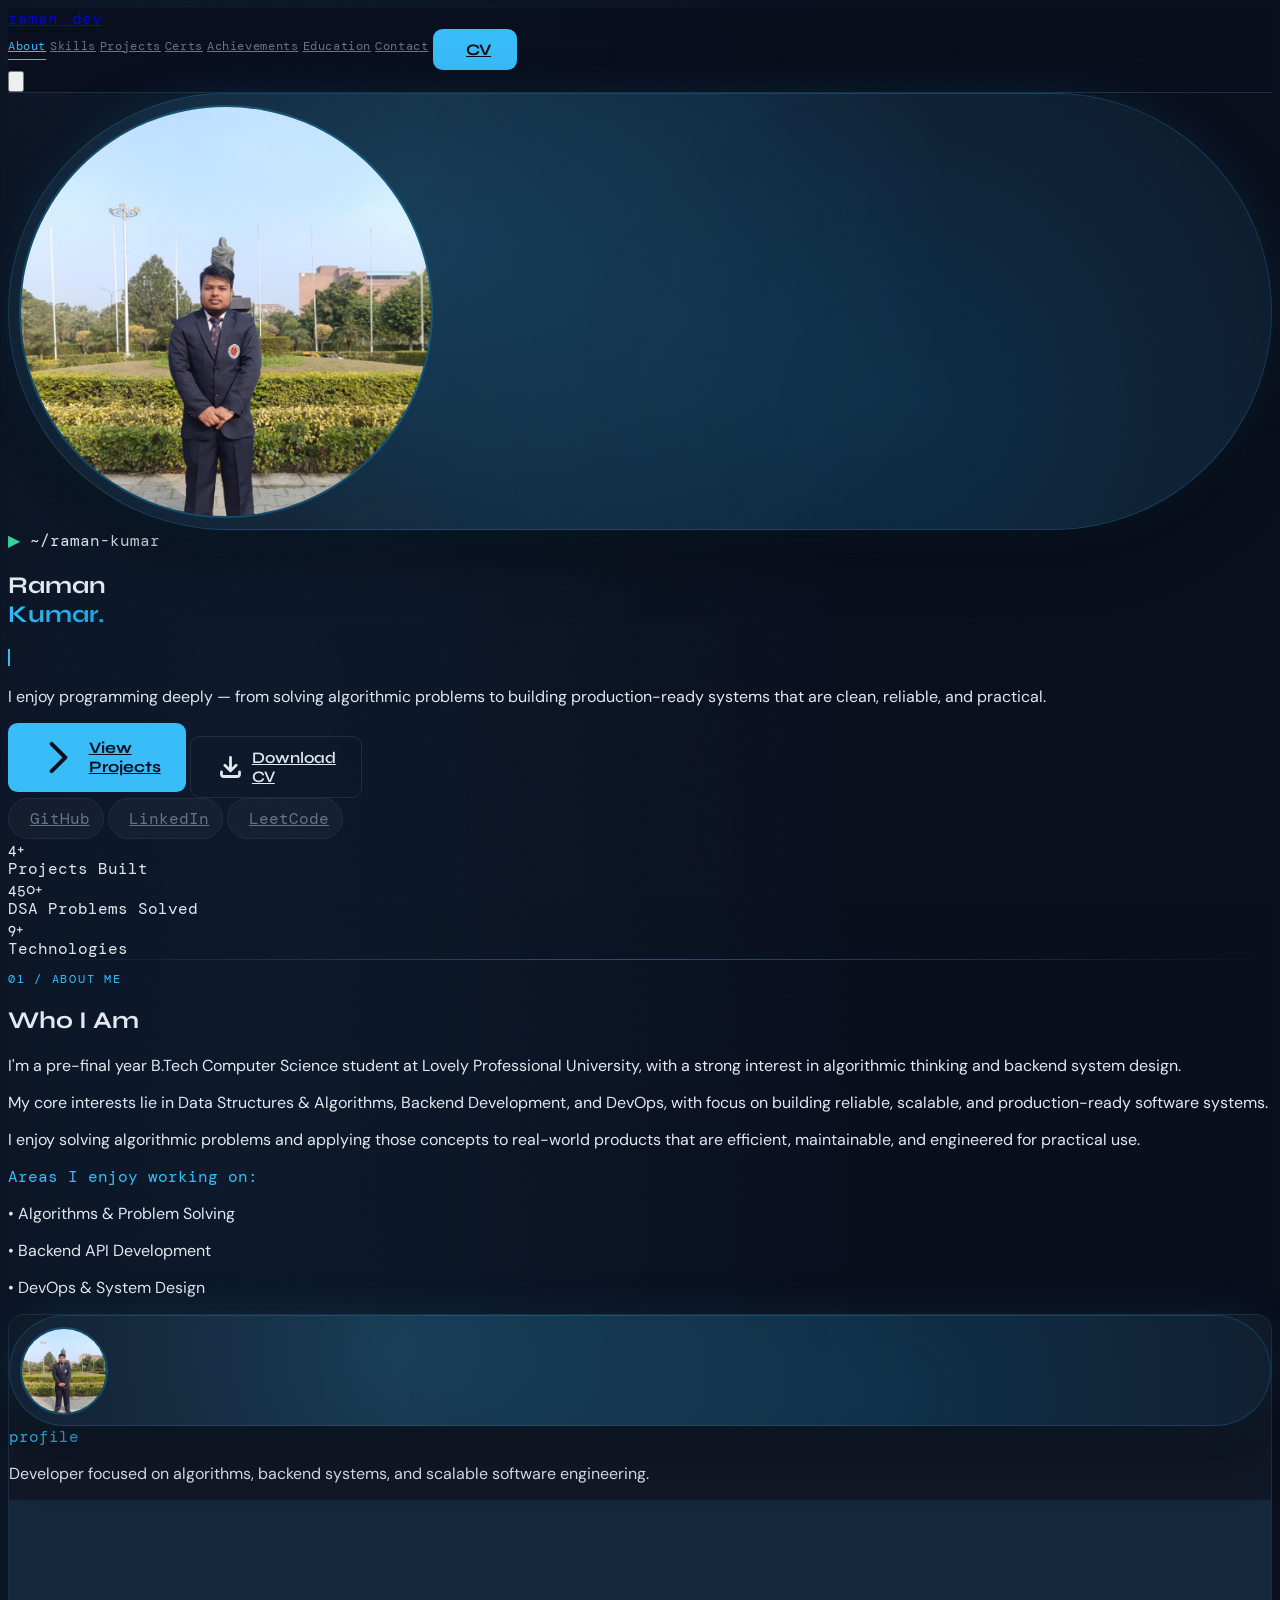
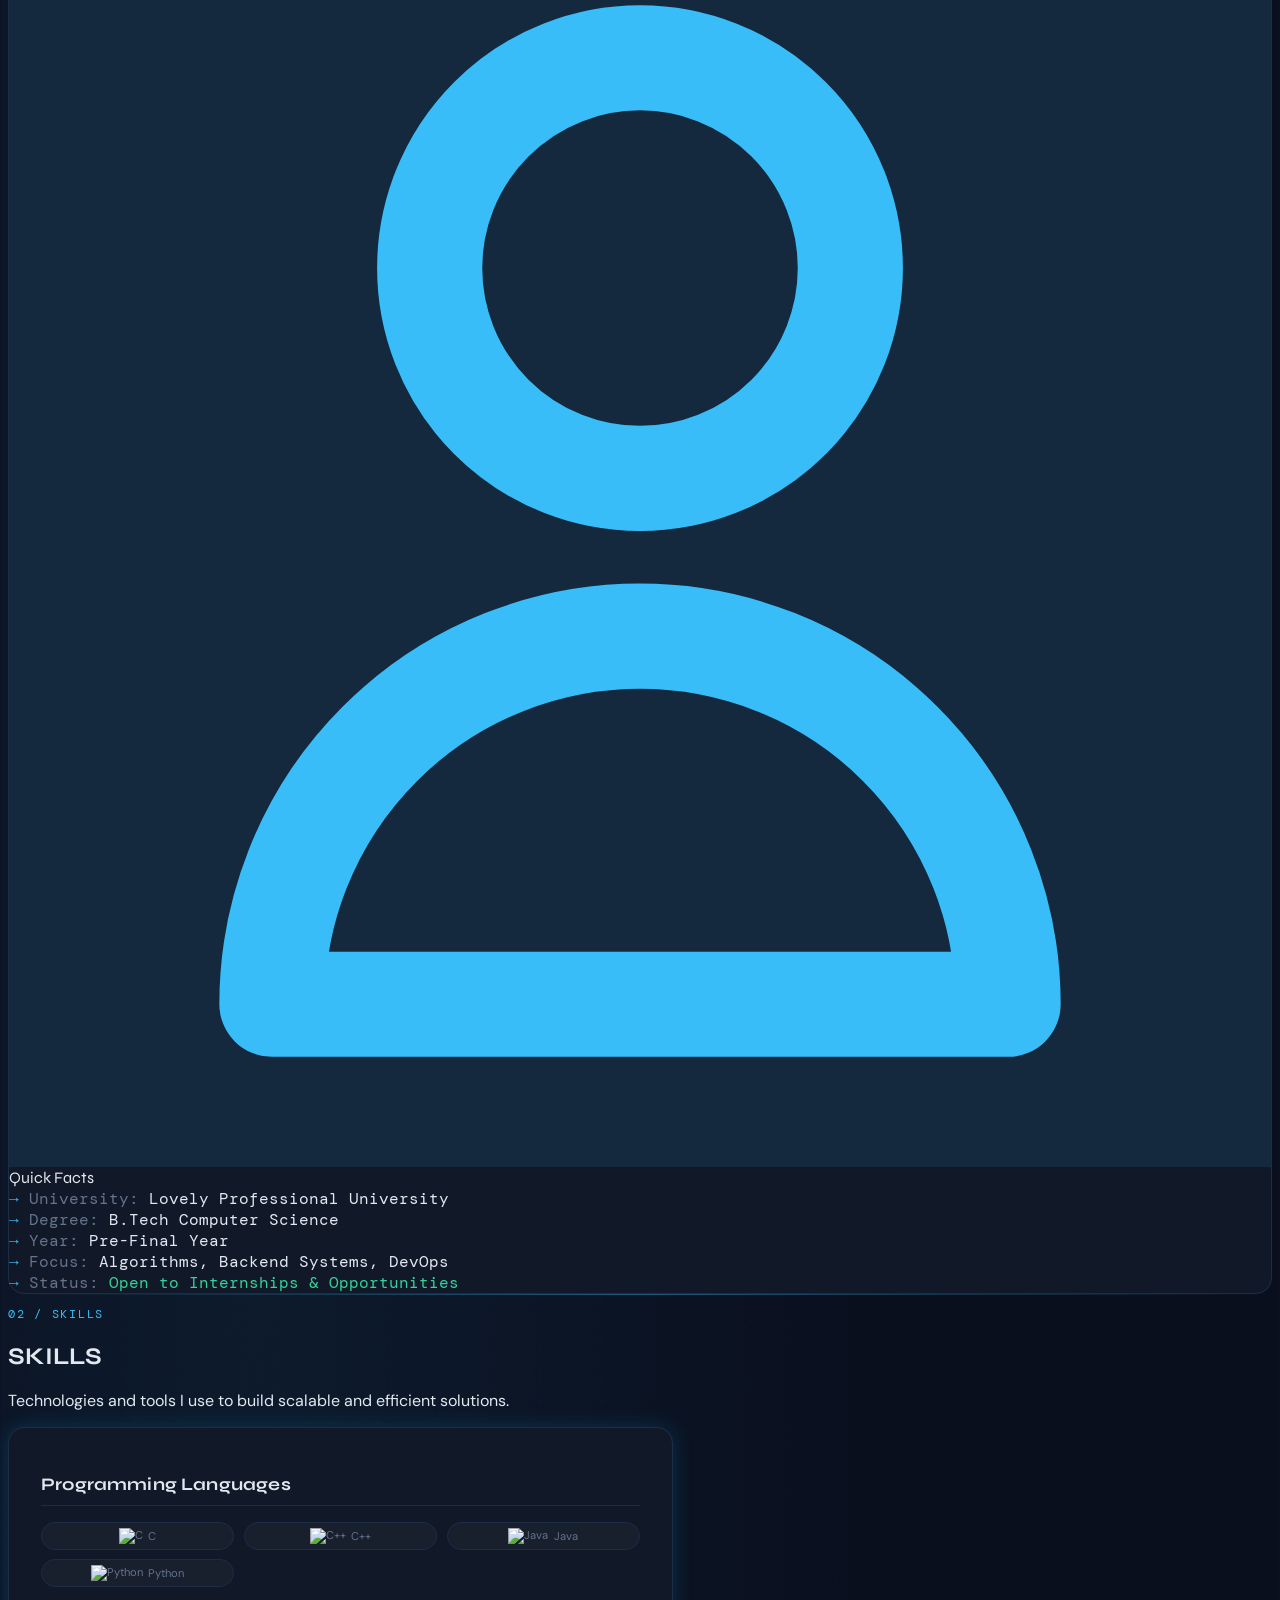
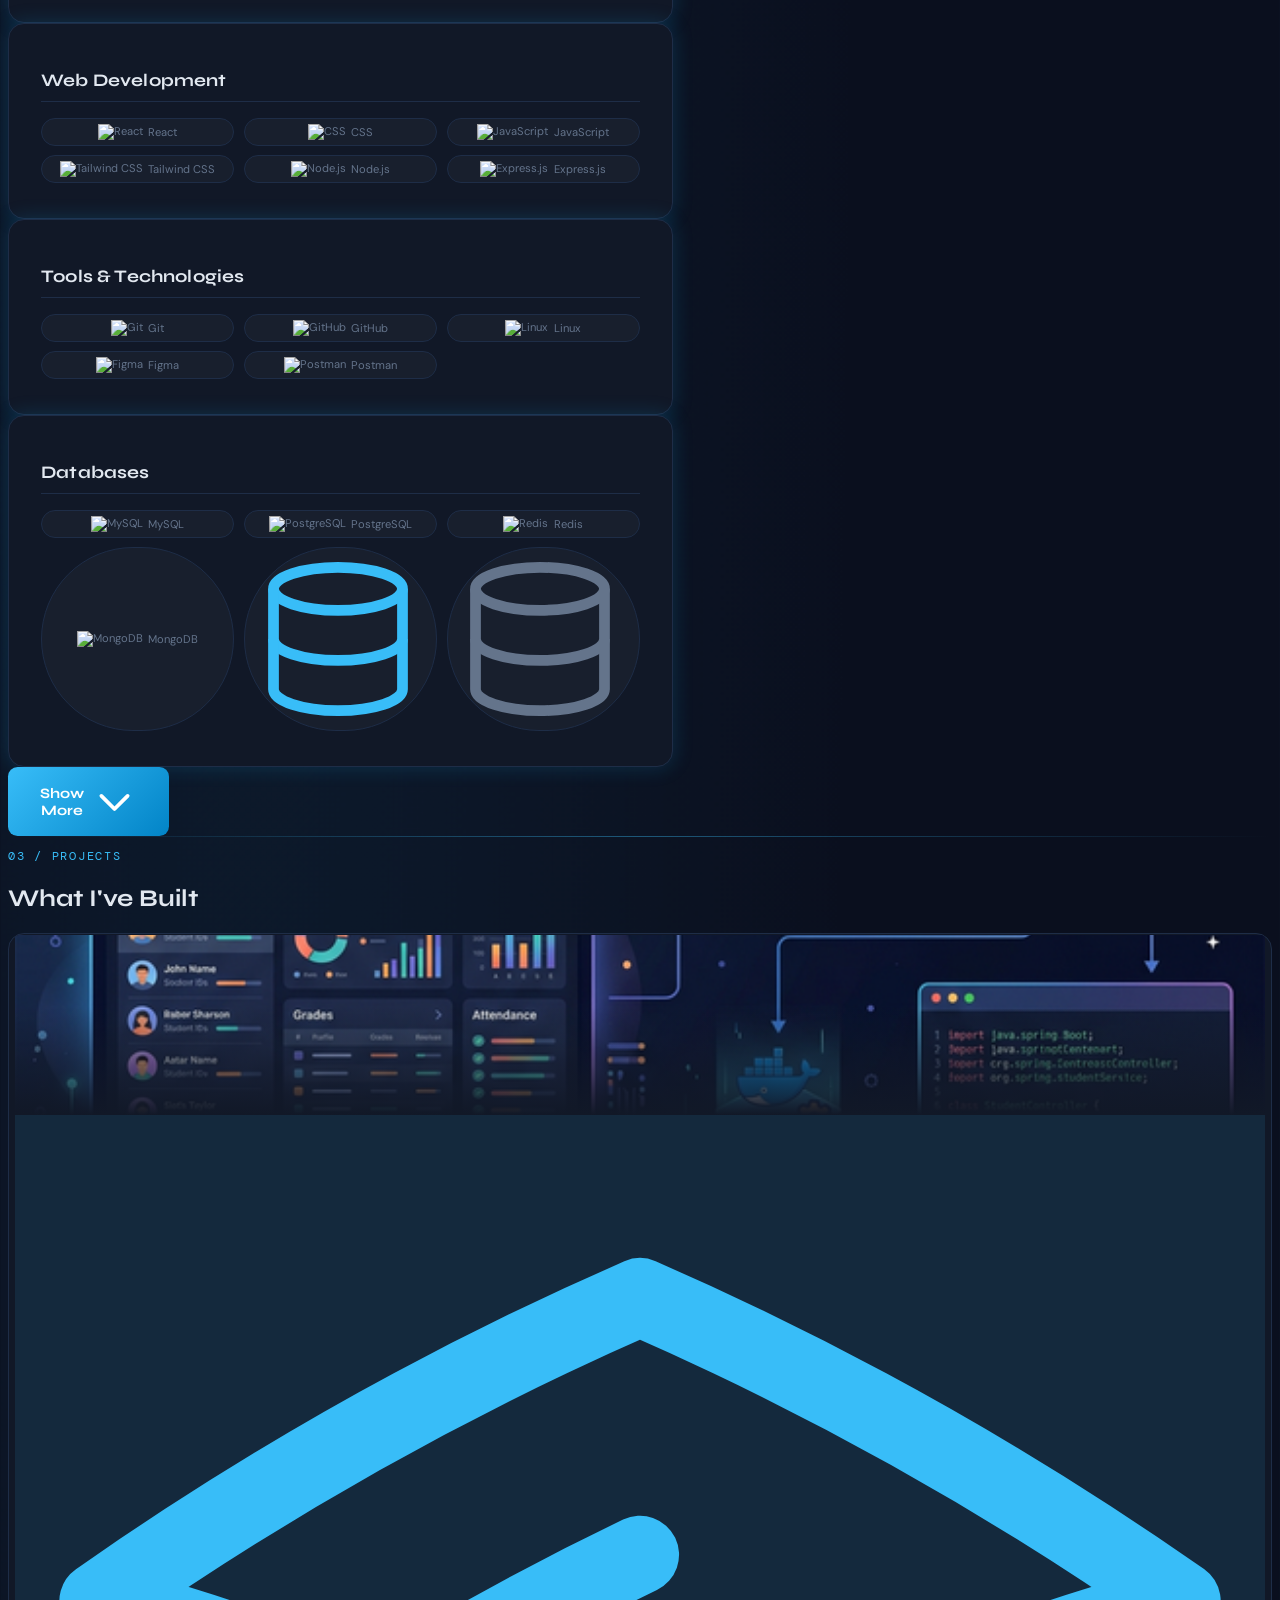
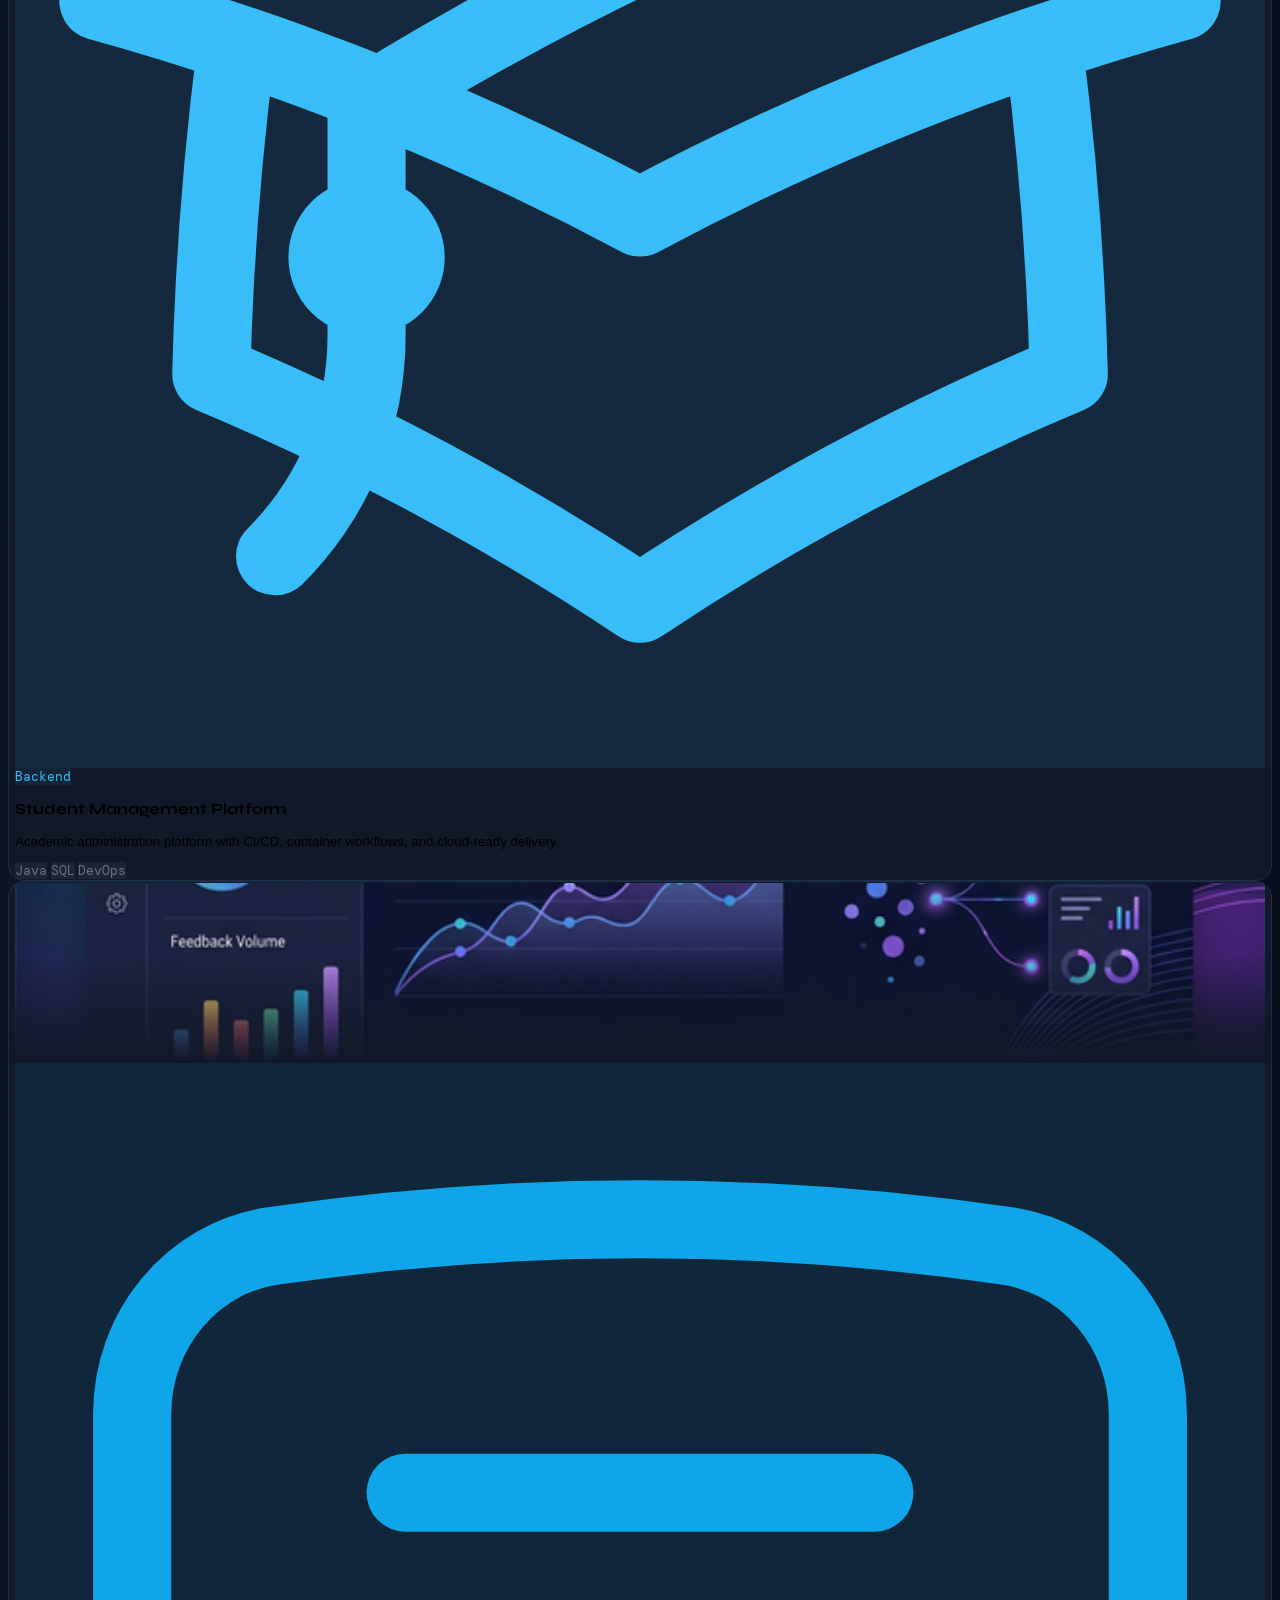
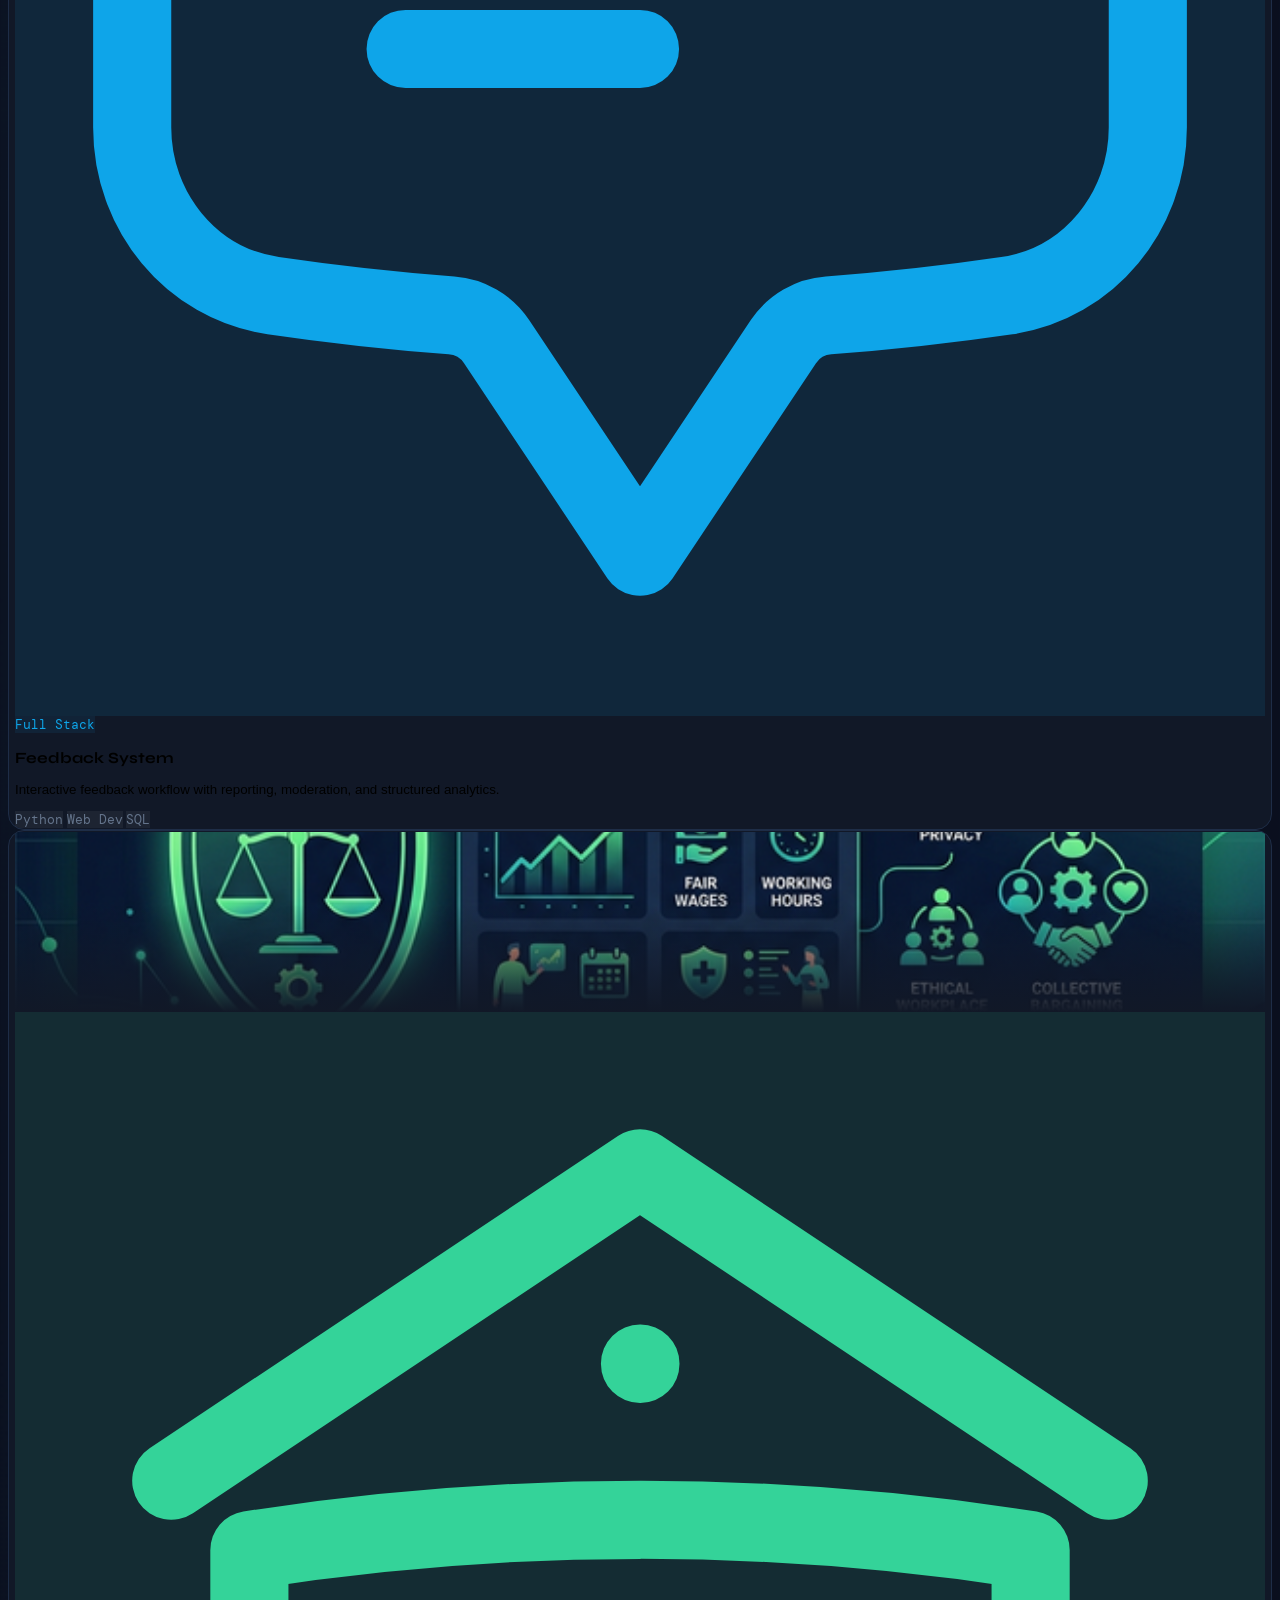
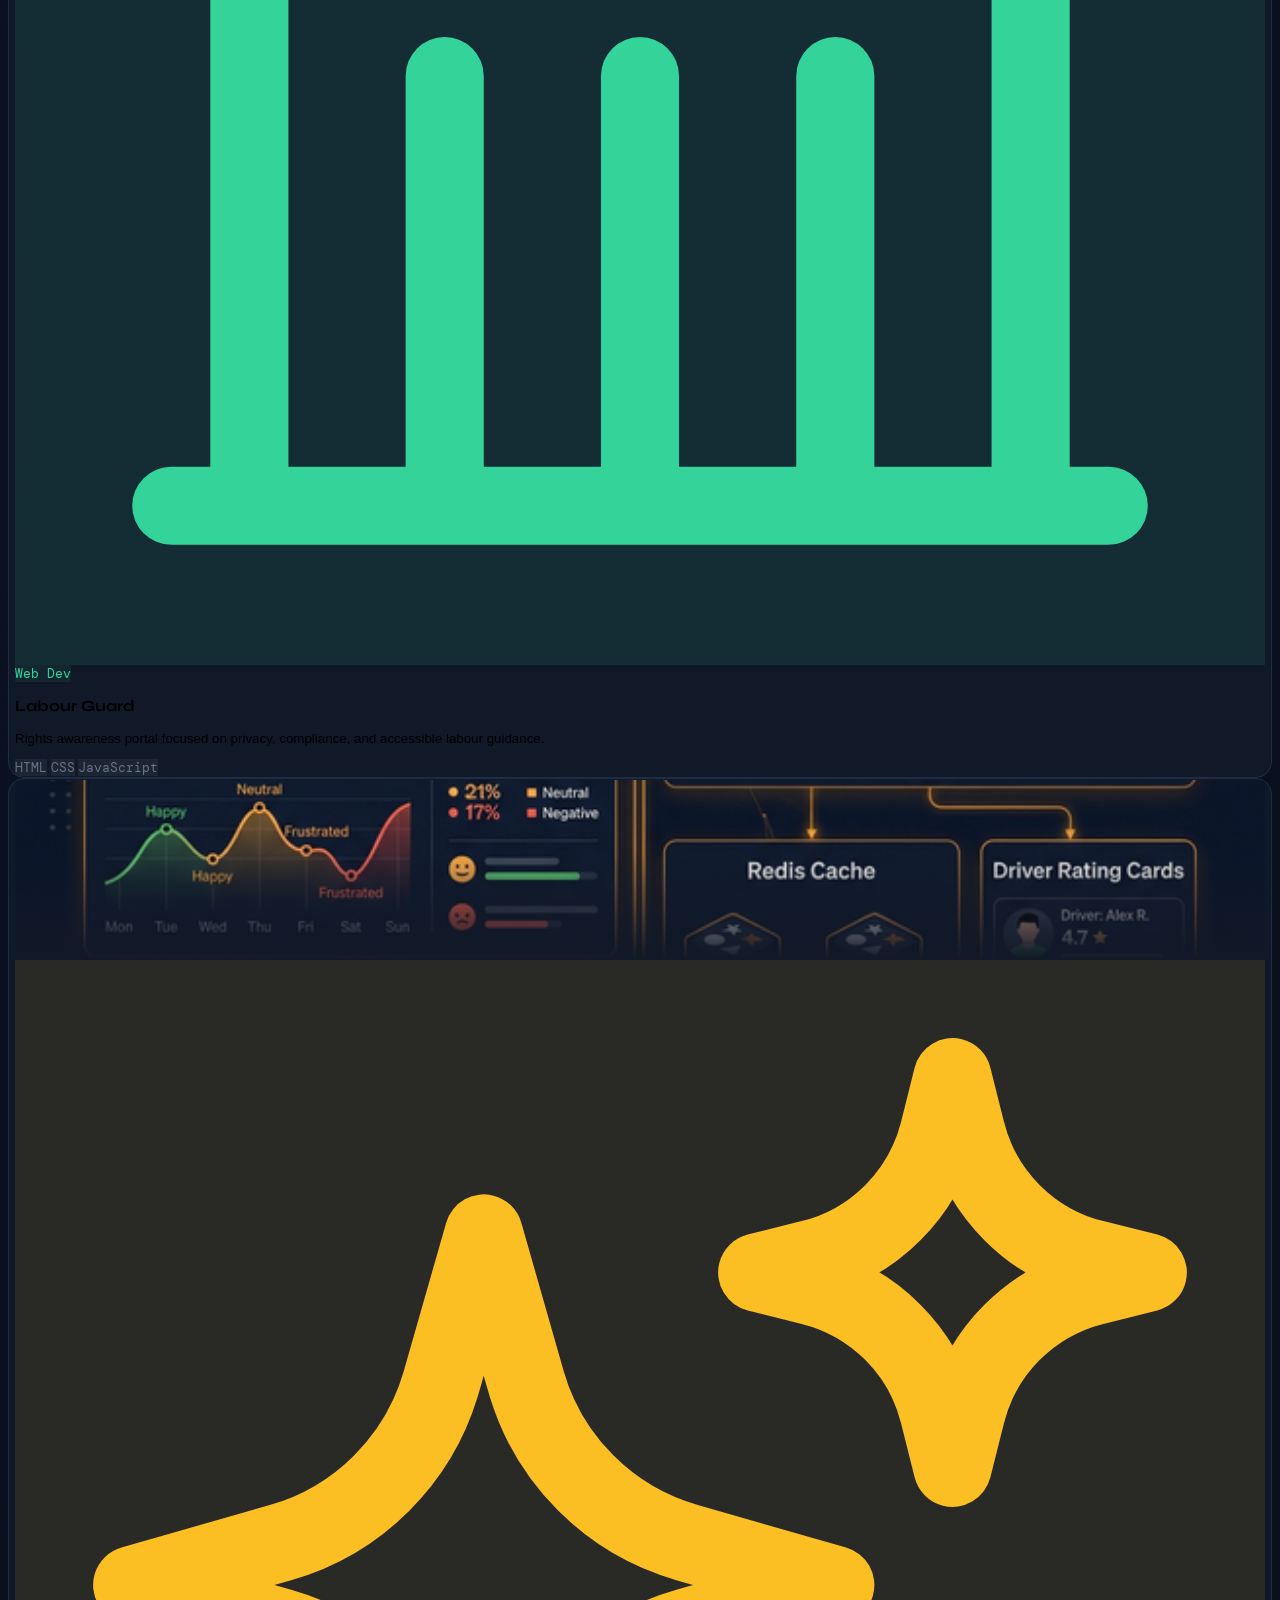
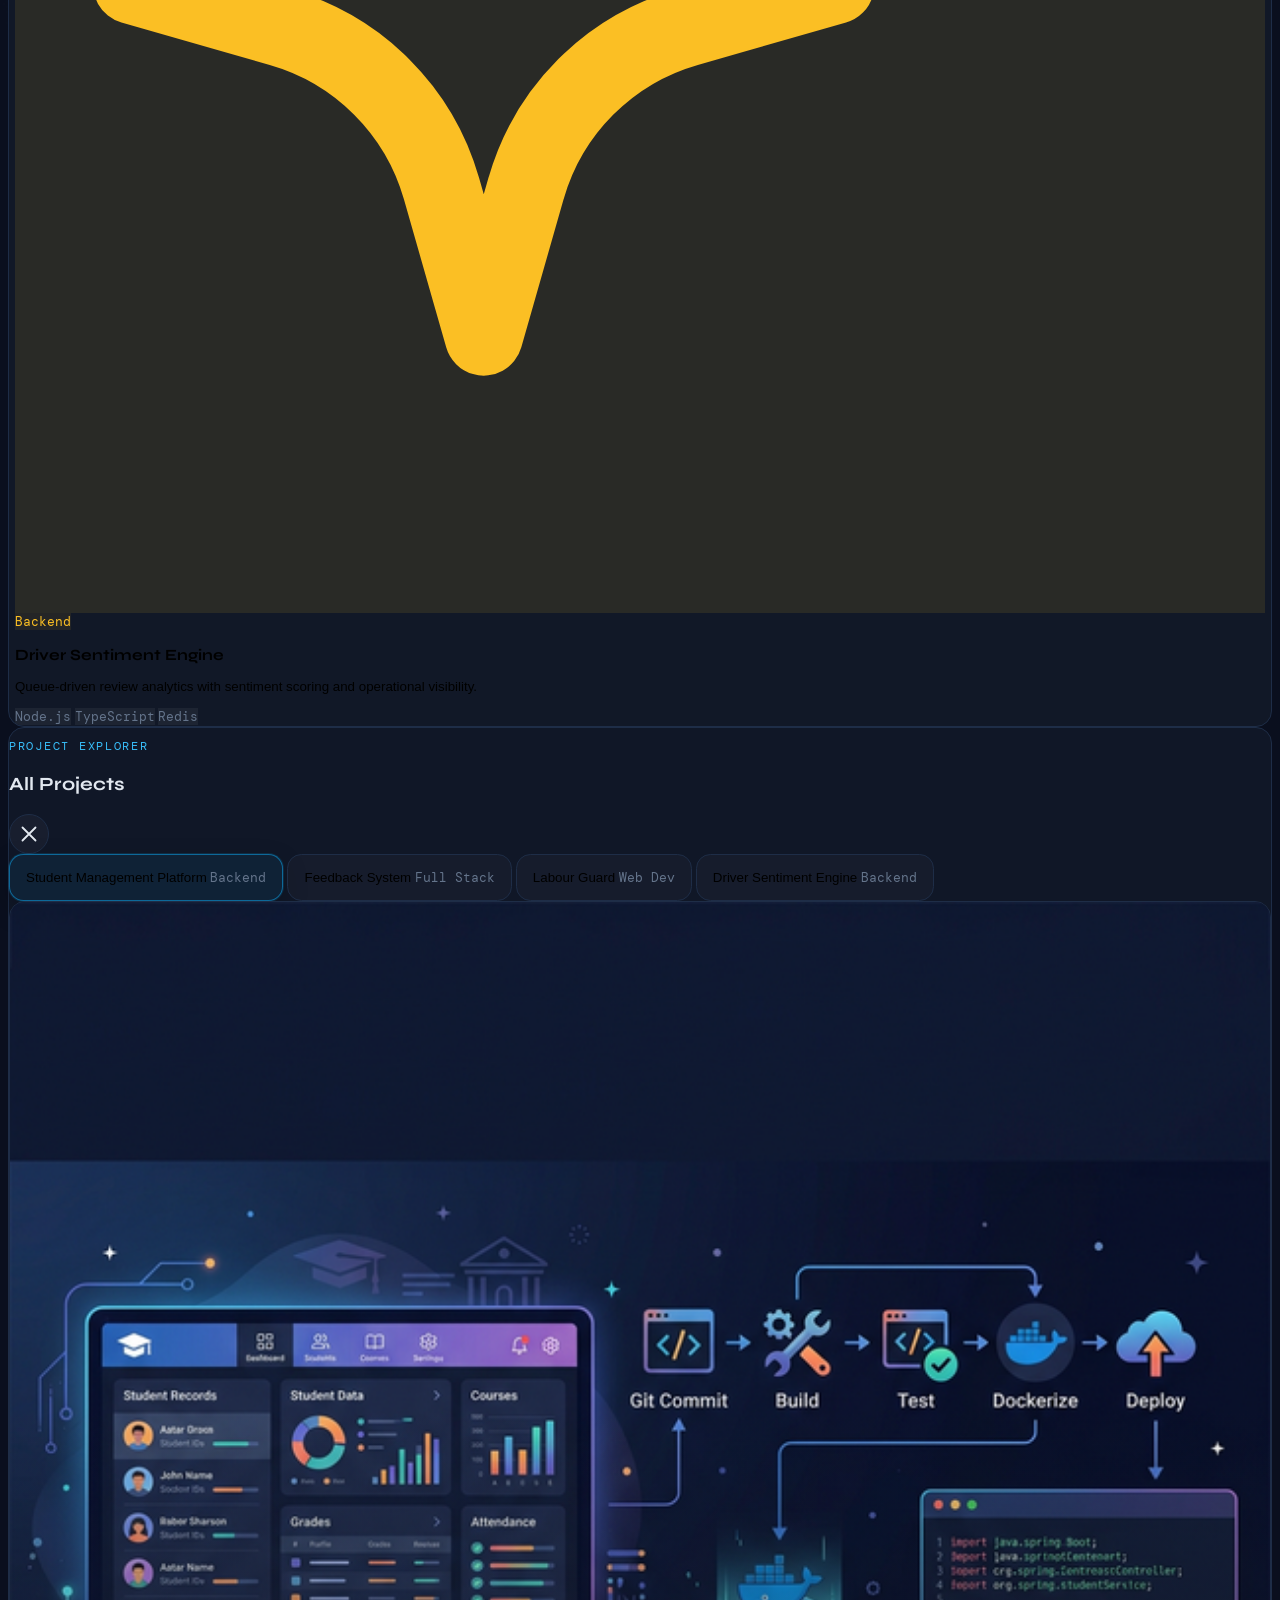
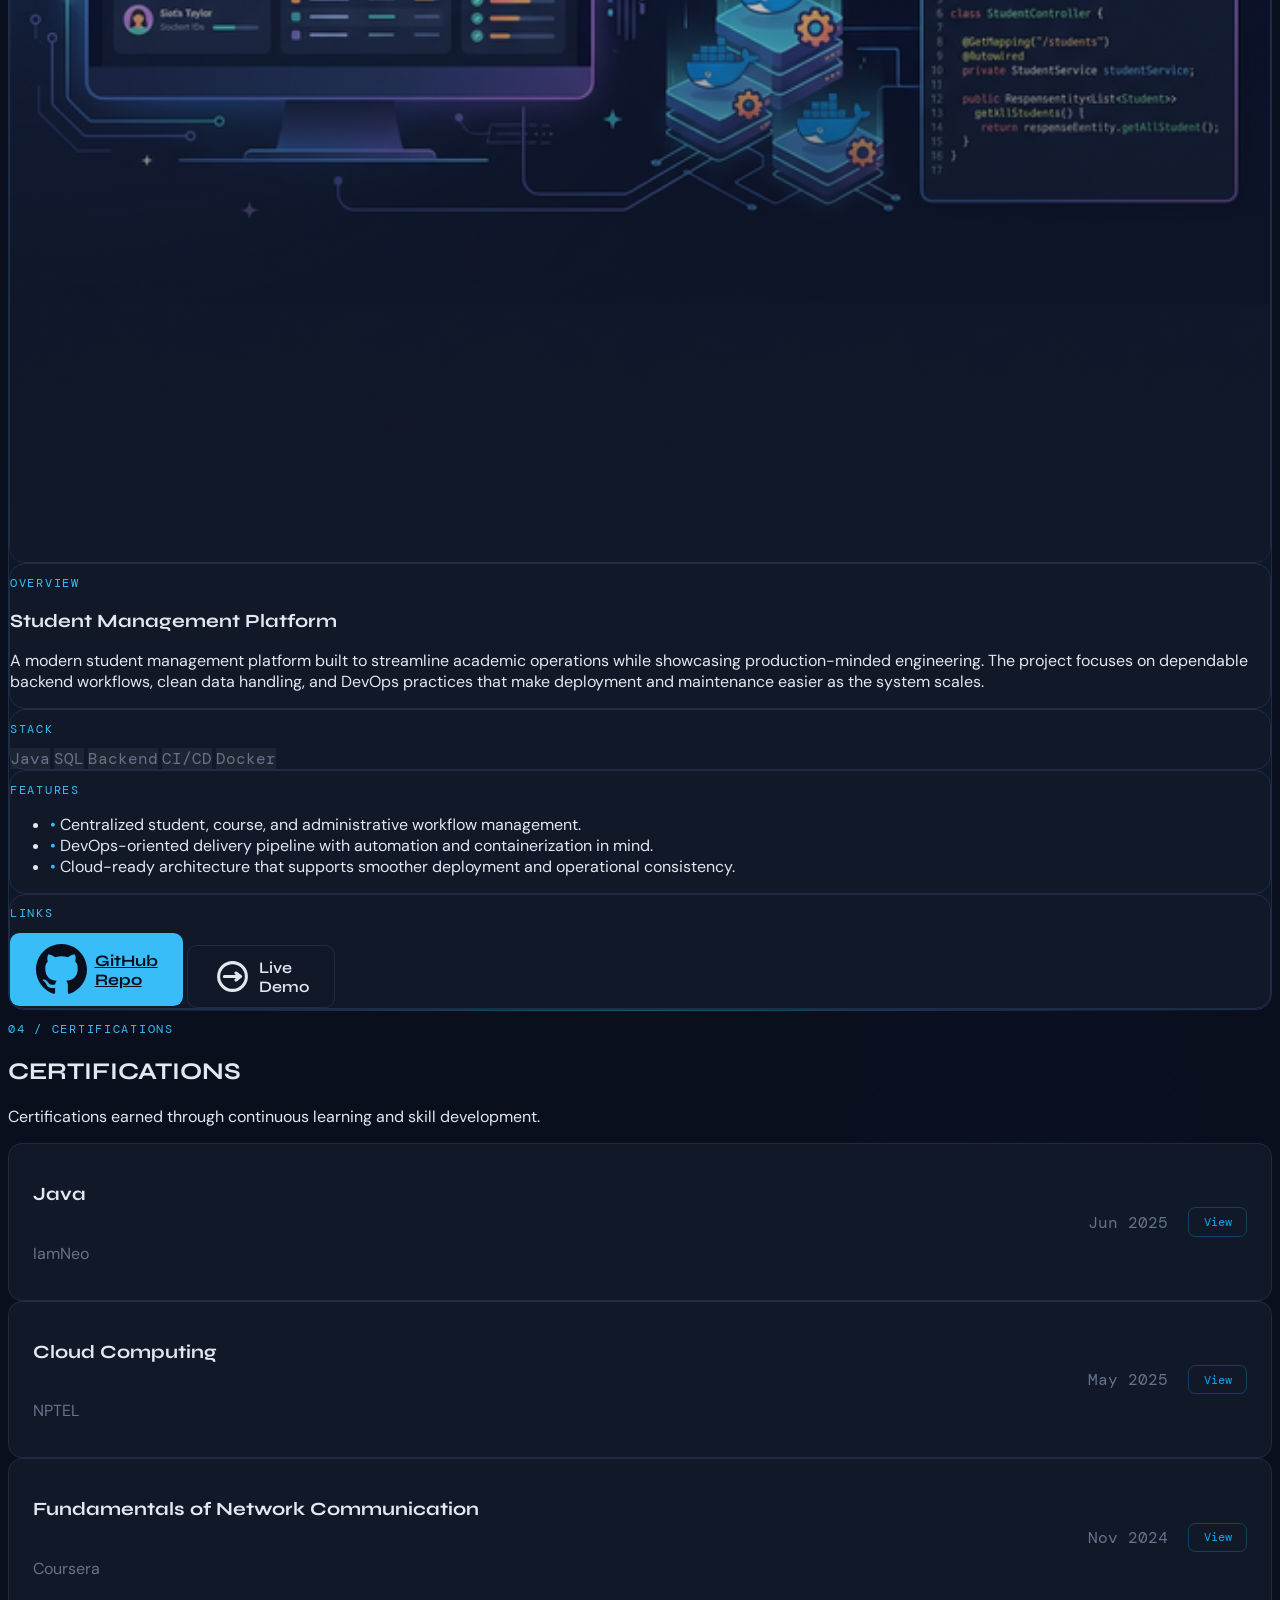
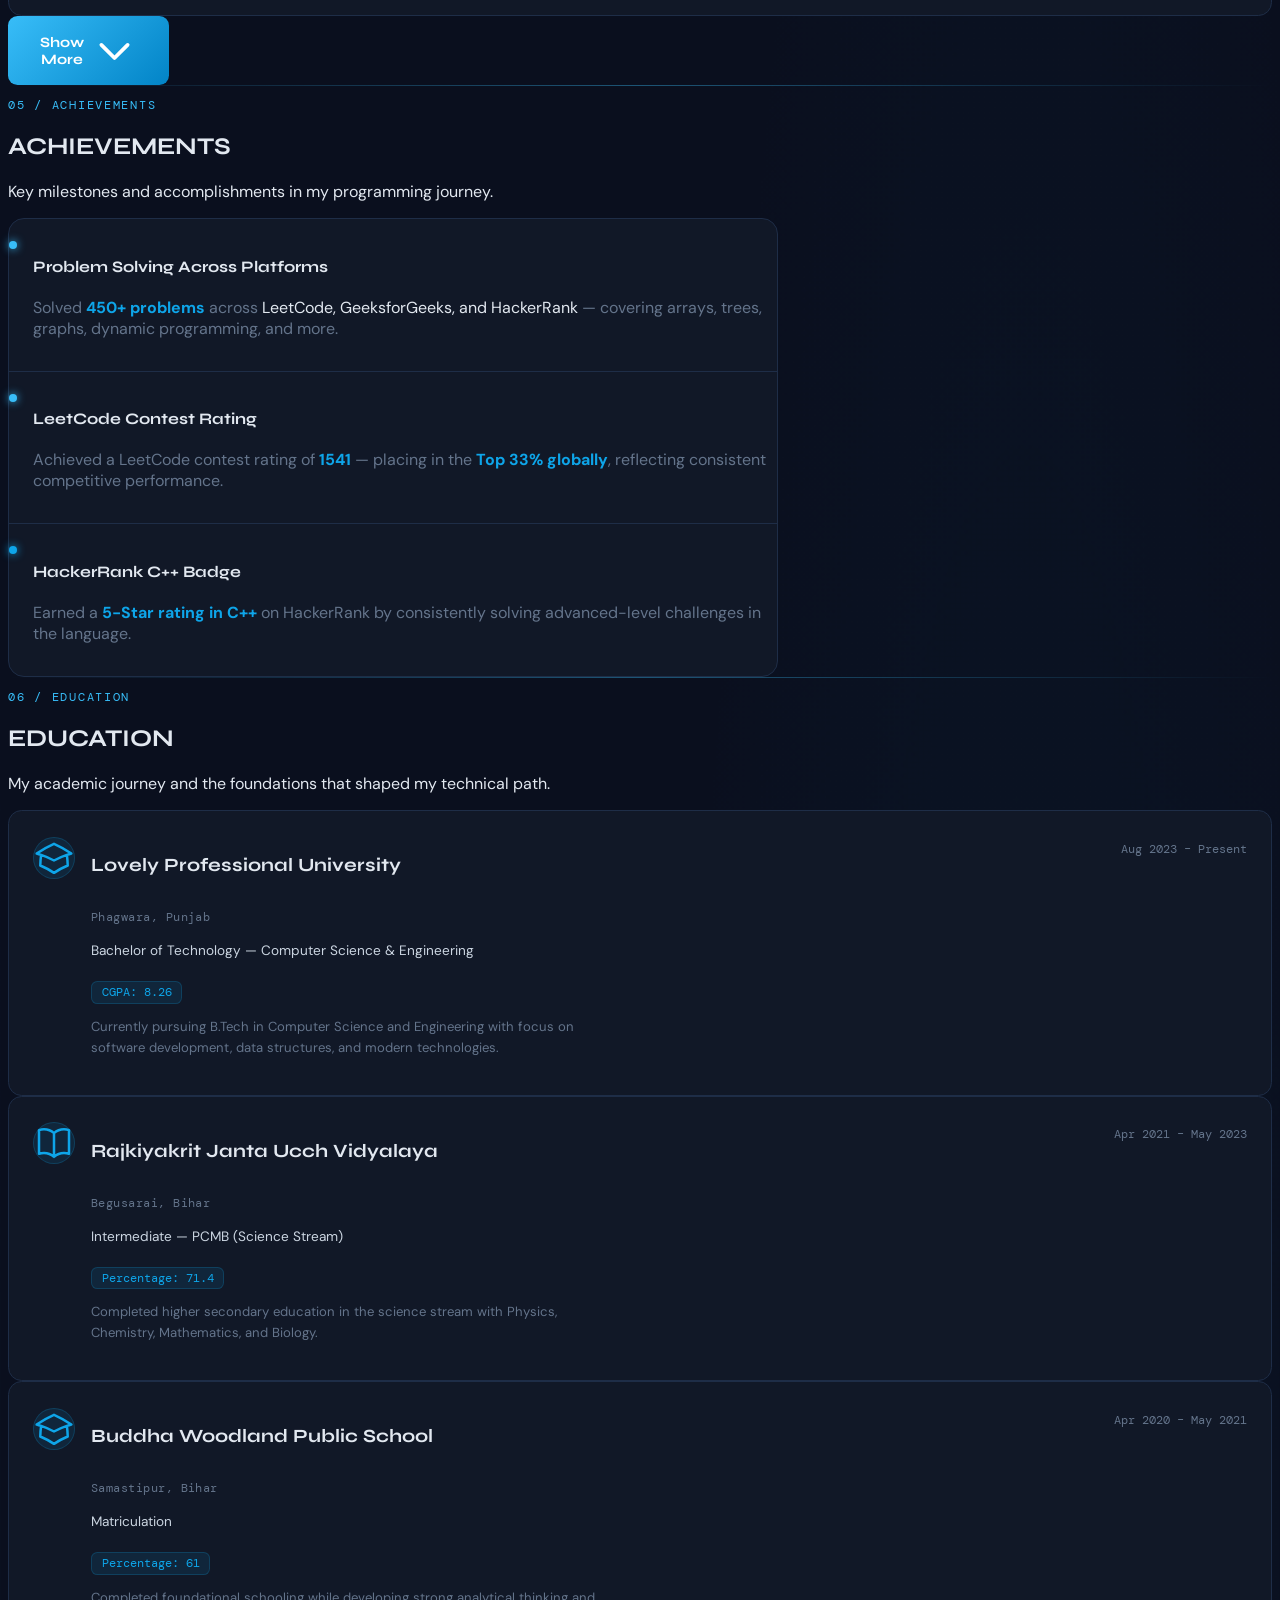
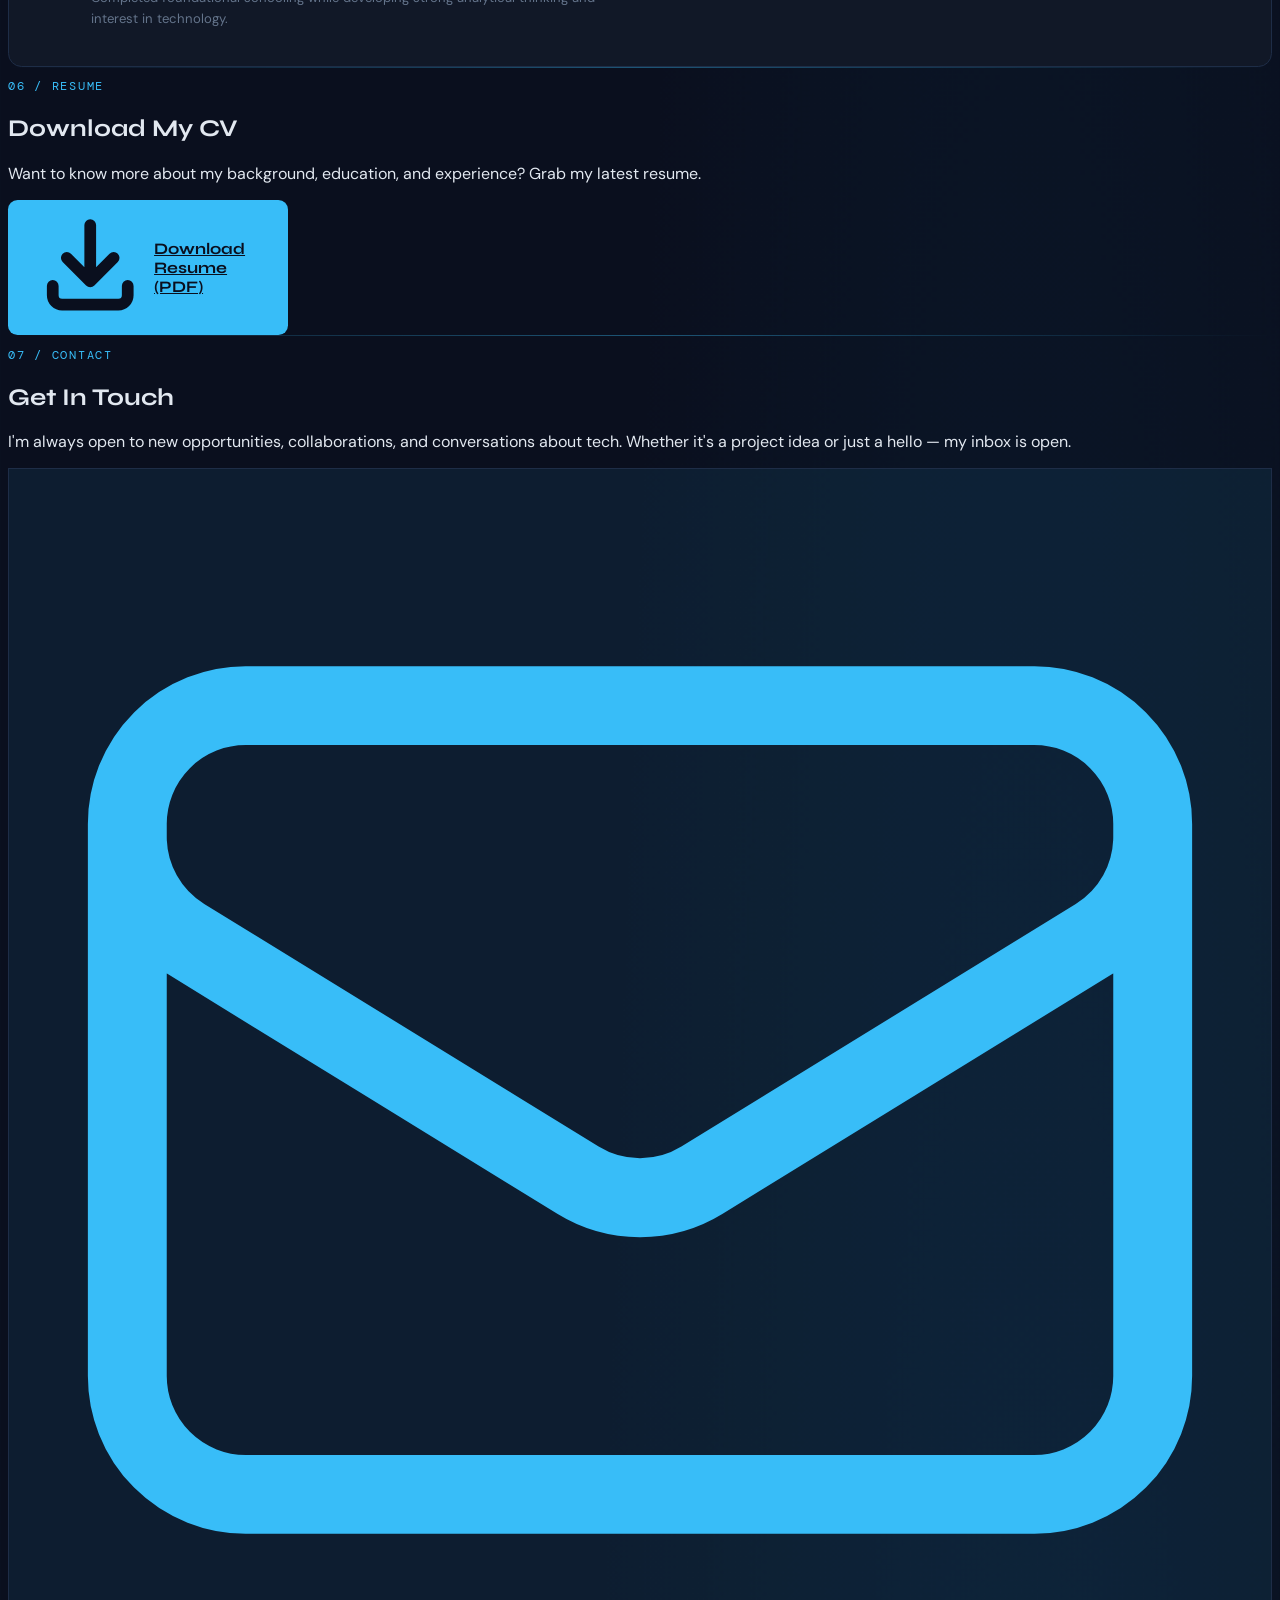
==== commit 09cce86a: "Push" ====
--- a/index.html
+++ b/index.html
@@ -80,10 +80,7 @@
           </h1>
 
           <!-- Title -->
-          <p class="text-lg sm:text-xl text-muted font-light mb-6 leading-relaxed fade-in" style="transition-delay:0.1s">
-            <span id="hero-role-text" class="hero-role-text">Software Developer</span>
-            <span class="hero-role-cursor"></span>
-          </p>
+          <p class="text-lg sm:text-xl text-muted font-light mb-6 leading-relaxed fade-in" style="transition-delay:0.1s"><span id="hero-role-text" class="hero-role-text">Software Developer</span><span class="hero-role-cursor"></span></p>
 
           <!-- Intro -->
           <p class="text-base text-slate-400 max-w-xl leading-relaxed mb-10 fade-in" style="transition-delay:0.2s">
@@ -155,19 +152,26 @@
         <div class="space-y-5 fade-in">
           <p class="text-slate-300 leading-relaxed">
             I'm a <span class="text-accent font-medium">pre-final year B.Tech Computer Science student</span> at
-            <span class="text-white font-medium">Lovely Professional University</span>, driven by a genuine love for computing
-            and the challenge of building things that work beautifully.
+            <span class="text-white font-medium">Lovely Professional University</span>, with a strong interest in algorithmic thinking
+            and backend system design.
           </p>
           <p class="text-slate-400 leading-relaxed">
             My core interests lie in <span class="text-accent">Data Structures &amp; Algorithms</span>,
-            <span class="text-accent">Backend Development</span>, and <span class="text-accent">DevOps</span>.
-            I believe that understanding the fundamentals deeply unlocks creative engineering at every level.
+            <span class="text-accent">Backend Development</span>, and <span class="text-accent">DevOps</span>, with focus on building
+            reliable, scalable, and production-ready software systems.
           </p>
           <p class="text-slate-400 leading-relaxed">
-            I'm passionate about solving algorithmic problems &mdash; each one is a puzzle with a story.
-            Beyond DSA, I enjoy building real-world software projects that tackle actual problems and deliver
-            real value to users.
+            I enjoy solving algorithmic problems and applying those concepts to real-world products that are
+            efficient, maintainable, and engineered for practical use.
           </p>
+          <div class="pt-1">
+            <p class="mono text-xs mb-2" style="color:var(--accent)">Areas I enjoy working on:</p>
+            <div class="space-y-1.5 text-sm text-slate-400">
+              <p>&bull; Algorithms &amp; Problem Solving</p>
+              <p>&bull; Backend API Development</p>
+              <p>&bull; DevOps &amp; System Design</p>
+            </div>
+          </div>
         </div>
 
         <!-- Info card -->
@@ -178,7 +182,7 @@
             </div>
             <div>
               <div class="mono text-xs mb-1" style="color:var(--accent)">profile</div>
-              <p class="text-sm text-slate-400 leading-relaxed">A smaller portrait keeps the personal identity visible here without changing the section's original card-based layout.</p>
+              <p class="text-sm text-slate-400 leading-relaxed">Developer focused on algorithms, backend systems, and scalable software engineering.</p>
             </div>
           </div>
           <div class="flex items-center gap-3 pb-3 border-b" style="border-color:var(--border)">
@@ -196,7 +200,7 @@
             <div class="flex gap-3">
               <span style="color:var(--accent)">&rarr;</span>
               <span style="color:var(--muted)">Degree:</span>
-              <span class="text-slate-300">B.Tech CSE</span>
+              <span class="text-slate-300">B.Tech Computer Science</span>
             </div>
             <div class="flex gap-3">
               <span style="color:var(--accent)">&rarr;</span>
@@ -206,12 +210,12 @@
             <div class="flex gap-3">
               <span style="color:var(--accent)">&rarr;</span>
               <span style="color:var(--muted)">Focus:</span>
-              <span class="text-slate-300">DSA, Backend, DevOps</span>
+              <span class="text-slate-300">Algorithms, Backend Systems, DevOps</span>
             </div>
             <div class="flex gap-3">
               <span style="color:var(--accent)">&rarr;</span>
               <span style="color:var(--muted)">Status:</span>
-              <span style="color:var(--green)">Open to Opportunities</span>
+              <span style="color:var(--green)">Open to Internships &amp; Opportunities</span>
             </div>
           </div>
         </div>
@@ -470,10 +474,10 @@
           </div>
           <div class="flex flex-col gap-4 p-6 flex-1 text-left">
             <div class="flex items-start justify-between gap-4">
-              <div class="w-10 h-10 rounded-xl flex items-center justify-center" style="background:rgba(129,140,248,0.1)">
+              <div class="w-10 h-10 rounded-xl flex items-center justify-center" style="background:rgba(14,165,233,0.1)">
                 <svg class="w-5 h-5" style="color:var(--accent2)" fill="none" viewBox="0 0 24 24" stroke="currentColor" stroke-width="1.5"><path stroke-linecap="round" stroke-linejoin="round" d="M7.5 8.25h9m-9 3H12m-9.75 1.51c0 1.6 1.123 2.994 2.707 3.227 1.129.166 2.27.293 3.423.379.35.026.67.21.865.501L12 21l2.755-4.133a1.14 1.14 0 01.865-.501 48.172 48.172 0 003.423-.379c1.584-.233 2.707-1.626 2.707-3.228V6.741c0-1.602-1.123-2.995-2.707-3.228A48.394 48.394 0 0012 3c-2.392 0-4.744.175-7.043.513C3.373 3.746 2.25 5.14 2.25 6.741v6.018z"/></svg>
               </div>
-              <span class="mono text-xs px-2 py-1 rounded" style="background:rgba(129,140,248,0.08);color:var(--accent2)">Full Stack</span>
+              <span class="mono text-xs px-2 py-1 rounded" style="background:rgba(14,165,233,0.08);color:var(--accent2)">Full Stack</span>
             </div>
             <div>
               <h3 class="text-lg font-bold text-white mb-2">Feedback System</h3>
@@ -971,6 +975,69 @@
     }, { threshold: 0.1 });
 
     document.querySelectorAll('.fade-in').forEach(el => observer.observe(el));
+
+    // Active nav link on section scroll
+    function initActiveNavHighlight() {
+      const sectionIds = ['about', 'skills', 'projects', 'certificates', 'achievements', 'education', 'contact'];
+      const navLinks = Array.from(document.querySelectorAll('.nav-link[href^="#"]'));
+      const sections = sectionIds
+        .map(id => document.getElementById(id))
+        .filter(Boolean);
+      const navBar = document.querySelector('nav.nav-glass');
+
+      if (!navLinks.length || !sections.length) {
+        return;
+      }
+
+      const setActiveLink = (sectionId) => {
+        navLinks.forEach(link => {
+          const isActive = link.getAttribute('href') === `#${sectionId}`;
+          link.classList.toggle('active', isActive);
+        });
+      };
+
+      navLinks.forEach(link => {
+        link.addEventListener('click', () => {
+          const sectionId = link.getAttribute('href').slice(1);
+          setActiveLink(sectionId);
+        });
+      });
+
+      let ticking = false;
+      const updateActiveByScroll = () => {
+        const navHeight = navBar ? navBar.offsetHeight : 0;
+        const anchorY = window.scrollY + navHeight + 90;
+        let activeId = sections[0].id;
+
+        sections.forEach(section => {
+          if (section.offsetTop <= anchorY) {
+            activeId = section.id;
+          }
+        });
+
+        // Ensure last section can be activated near the bottom of the page.
+        const atBottom = window.innerHeight + window.scrollY >= document.body.offsetHeight - 8;
+        if (atBottom) {
+          activeId = sections[sections.length - 1].id;
+        }
+
+        setActiveLink(activeId);
+        ticking = false;
+      };
+
+      const requestUpdate = () => {
+        if (!ticking) {
+          window.requestAnimationFrame(updateActiveByScroll);
+          ticking = true;
+        }
+      };
+
+      window.addEventListener('scroll', requestUpdate, { passive: true });
+      window.addEventListener('resize', requestUpdate);
+      requestUpdate();
+    }
+
+    initActiveNavHighlight();
 
     // Certifications Show More / Show Less
     function toggleCerts() {
--- a/styles.css
+++ b/styles.css
@@ -4,7 +4,7 @@
   --card: #111827;
   --border: #1e2d47;
   --accent: #38bdf8;
-  --accent2: #818cf8;
+  --accent2: #0ea5e9;
   --text: #e2e8f0;
   --muted: #64748b;
   --green: #34d399;
@@ -38,7 +38,7 @@
   background-color: var(--navy);
   background-image:
     radial-gradient(ellipse 80% 60% at 20% 10%, rgba(56,189,248,0.07) 0%, transparent 60%),
-    radial-gradient(ellipse 60% 50% at 80% 80%, rgba(129,140,248,0.07) 0%, transparent 60%);
+    radial-gradient(ellipse 60% 50% at 80% 80%, rgba(14,165,233,0.07) 0%, transparent 60%);
 }
 
 /* Nav */
@@ -175,9 +175,9 @@
 }
 
 .project-sidebar-tab.active {
-  border-color: rgba(129,140,248,0.55);
-  background: rgba(129,140,248,0.08);
-  box-shadow: 0 0 0 1px rgba(129,140,248,0.15), 0 10px 26px rgba(0,0,0,0.22);
+  border-color: rgba(14,165,233,0.55);
+  background: rgba(14,165,233,0.08);
+  box-shadow: 0 0 0 1px rgba(14,165,233,0.15), 0 10px 26px rgba(0,0,0,0.22);
 }
 
 .project-detail-stage {
@@ -236,7 +236,7 @@
   padding: 1.75rem 2rem;
   padding-bottom: 2.25rem;   /* extra room so hovered pill borders don't clip */
   width: 100%;
-  box-shadow: 0 0 20px 1px rgba(129,140,248,0.18);
+  box-shadow: 0 0 20px 1px rgba(14,165,233,0.18);
   transition: border-color 0.3s, box-shadow 0.3s;
   overflow: visible;         /* allow pill glow/border to show at card edge */
 }
@@ -244,8 +244,8 @@
   .skill-glow-card { width: calc(48% - 0.5rem); }
 }
 .skill-glow-card:hover {
-  border-color: rgba(129,140,248,0.6);
-  box-shadow: 0 0 28px rgba(129,140,248,0.35);
+  border-color: rgba(14,165,233,0.6);
+  box-shadow: 0 0 28px rgba(14,165,233,0.35);
 }
 /* Hidden extra skill cards (shown via Show More) */
 .skill-glow-card.extra-skill {
@@ -311,7 +311,7 @@
 .skill-pill span { overflow: hidden; text-overflow: ellipsis; white-space: nowrap; }
 .skill-pill:hover {
   border-color: var(--accent2);
-  box-shadow: 0 0 10px rgba(129,140,248,0.5);
+  box-shadow: 0 0 10px rgba(14,165,233,0.5);
   color: var(--text);
   transform: scale(1.06);
 }
@@ -333,7 +333,7 @@
   padding: 0.65rem;
   background:
     radial-gradient(circle at 30% 30%, rgba(56,189,248,0.22), transparent 60%),
-    radial-gradient(circle at 70% 70%, rgba(129,140,248,0.18), transparent 65%),
+    radial-gradient(circle at 70% 70%, rgba(14,165,233,0.18), transparent 65%),
     rgba(17,24,39,0.72);
   border: 1px solid rgba(56,189,248,0.18);
   box-shadow: 0 22px 60px rgba(0,0,0,0.42), 0 0 40px rgba(56,189,248,0.12);
@@ -348,7 +348,7 @@
   display: block;
   object-fit: cover;
   border-radius: 9999px;
-  border: 2px solid rgba(129,140,248,0.3);
+  border: 2px solid rgba(14,165,233,0.3);
 }
 
 .hero-profile-photo {
@@ -369,15 +369,14 @@
 }
 
 .hero-role-text {
-  display: inline-block;
-  min-width: min(24ch, 100%);
+  display: inline;
 }
 
 .hero-role-cursor {
   display: inline-block;
   width: 2px;
   height: 1.1em;
-  margin-left: 0.2rem;
+  margin-left: 0;
   vertical-align: -0.12em;
   background: var(--accent);
   animation: blink 1s step-end infinite;
@@ -537,6 +536,8 @@
 }
 .nav-link:hover { color: var(--accent); }
 .nav-link:hover::after { width: 100%; }
+.nav-link.active { color: var(--accent); }
+.nav-link.active::after { width: 100%; }
 
 /* Hero gradient text */
 .gradient-text {
@@ -563,9 +564,9 @@
   transition: border-color 0.35s, transform 0.3s, box-shadow 0.35s;
 }
 .cert-card-v2:hover {
-  border-color: rgba(129,140,248,0.45);
+  border-color: rgba(14,165,233,0.45);
   transform: translateY(-3px);
-  box-shadow: 0 12px 32px rgba(0,0,0,0.35), 0 0 0 1px rgba(129,140,248,0.12);
+  box-shadow: 0 12px 32px rgba(0,0,0,0.35), 0 0 0 1px rgba(14,165,233,0.12);
 }
 .cert-card-v2 .cert-left {
   display: flex;
@@ -582,19 +583,19 @@
   font-family: 'DM Mono', monospace;
   font-size: 0.78rem;
   color: var(--accent2);
-  border: 1px solid rgba(129,140,248,0.3);
+  border: 1px solid rgba(14,165,233,0.3);
   border-radius: 0.45rem;
   padding: 0.35rem 0.9rem;
   transition: background 0.25s, border-color 0.25s, color 0.25s;
   text-decoration: none;
 }
 .cert-view-link:hover {
-  background: rgba(129,140,248,0.12);
+  background: rgba(14,165,233,0.12);
   border-color: var(--accent2);
-  color: #a5b4fc;
+  color: #7dd3fc;
 }
 .btn-show-more {
-  background: linear-gradient(135deg, var(--accent2), #6366f1);
+  background: linear-gradient(135deg, var(--accent), #0284c7);
   color: #fff;
   font-family: 'Syne', sans-serif;
   font-weight: 700;
@@ -610,7 +611,7 @@
 }
 .btn-show-more:hover {
   transform: translateY(-3px);
-  box-shadow: 0 10px 28px rgba(129,140,248,0.35);
+  box-shadow: 0 10px 28px rgba(14,165,233,0.35);
   filter: brightness(1.1);
 }
 #cert-toggle-icon {
@@ -641,9 +642,9 @@
   transition: border-color 0.35s, transform 0.3s, box-shadow 0.35s;
 }
 .edu-card:hover {
-  border-color: rgba(129,140,248,0.45);
+  border-color: rgba(14,165,233,0.45);
   transform: translateY(-3px);
-  box-shadow: 0 12px 32px rgba(0,0,0,0.35), 0 0 0 1px rgba(129,140,248,0.12);
+  box-shadow: 0 12px 32px rgba(0,0,0,0.35), 0 0 0 1px rgba(14,165,233,0.12);
 }
 .edu-left {
   display: flex;
@@ -655,8 +656,8 @@
   width: 2.5rem;
   height: 2.5rem;
   border-radius: 50%;
-  background: rgba(129,140,248,0.1);
-  border: 1px solid rgba(129,140,248,0.2);
+  background: rgba(14,165,233,0.1);
+  border: 1px solid rgba(14,165,233,0.2);
   display: flex;
   align-items: center;
   justify-content: center;
@@ -684,8 +685,8 @@
   font-family: 'DM Mono', monospace;
   font-size: 0.75rem;
   color: var(--accent2);
-  background: rgba(129,140,248,0.1);
-  border: 1px solid rgba(129,140,248,0.2);
+  background: rgba(14,165,233,0.1);
+  border: 1px solid rgba(14,165,233,0.2);
   border-radius: 0.4rem;
   padding: 0.15rem 0.6rem;
   margin-top: 0.25rem;
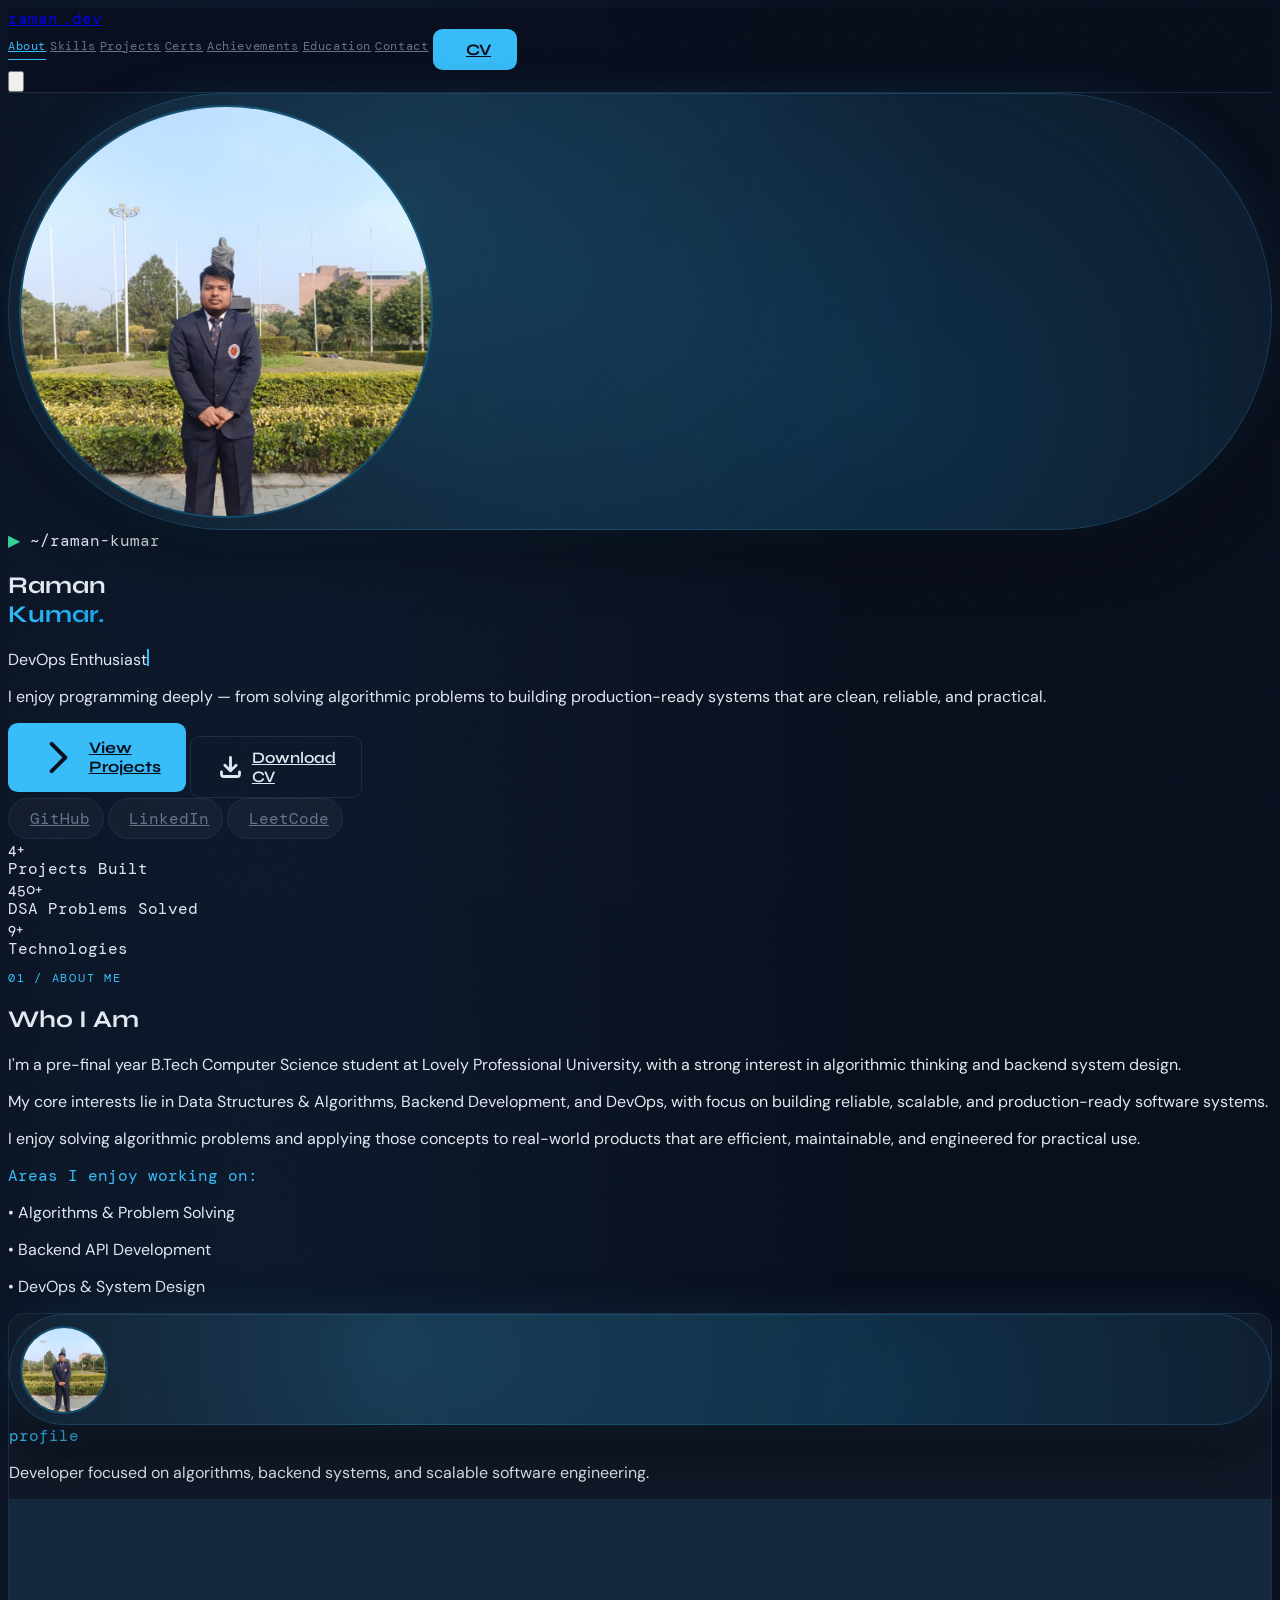
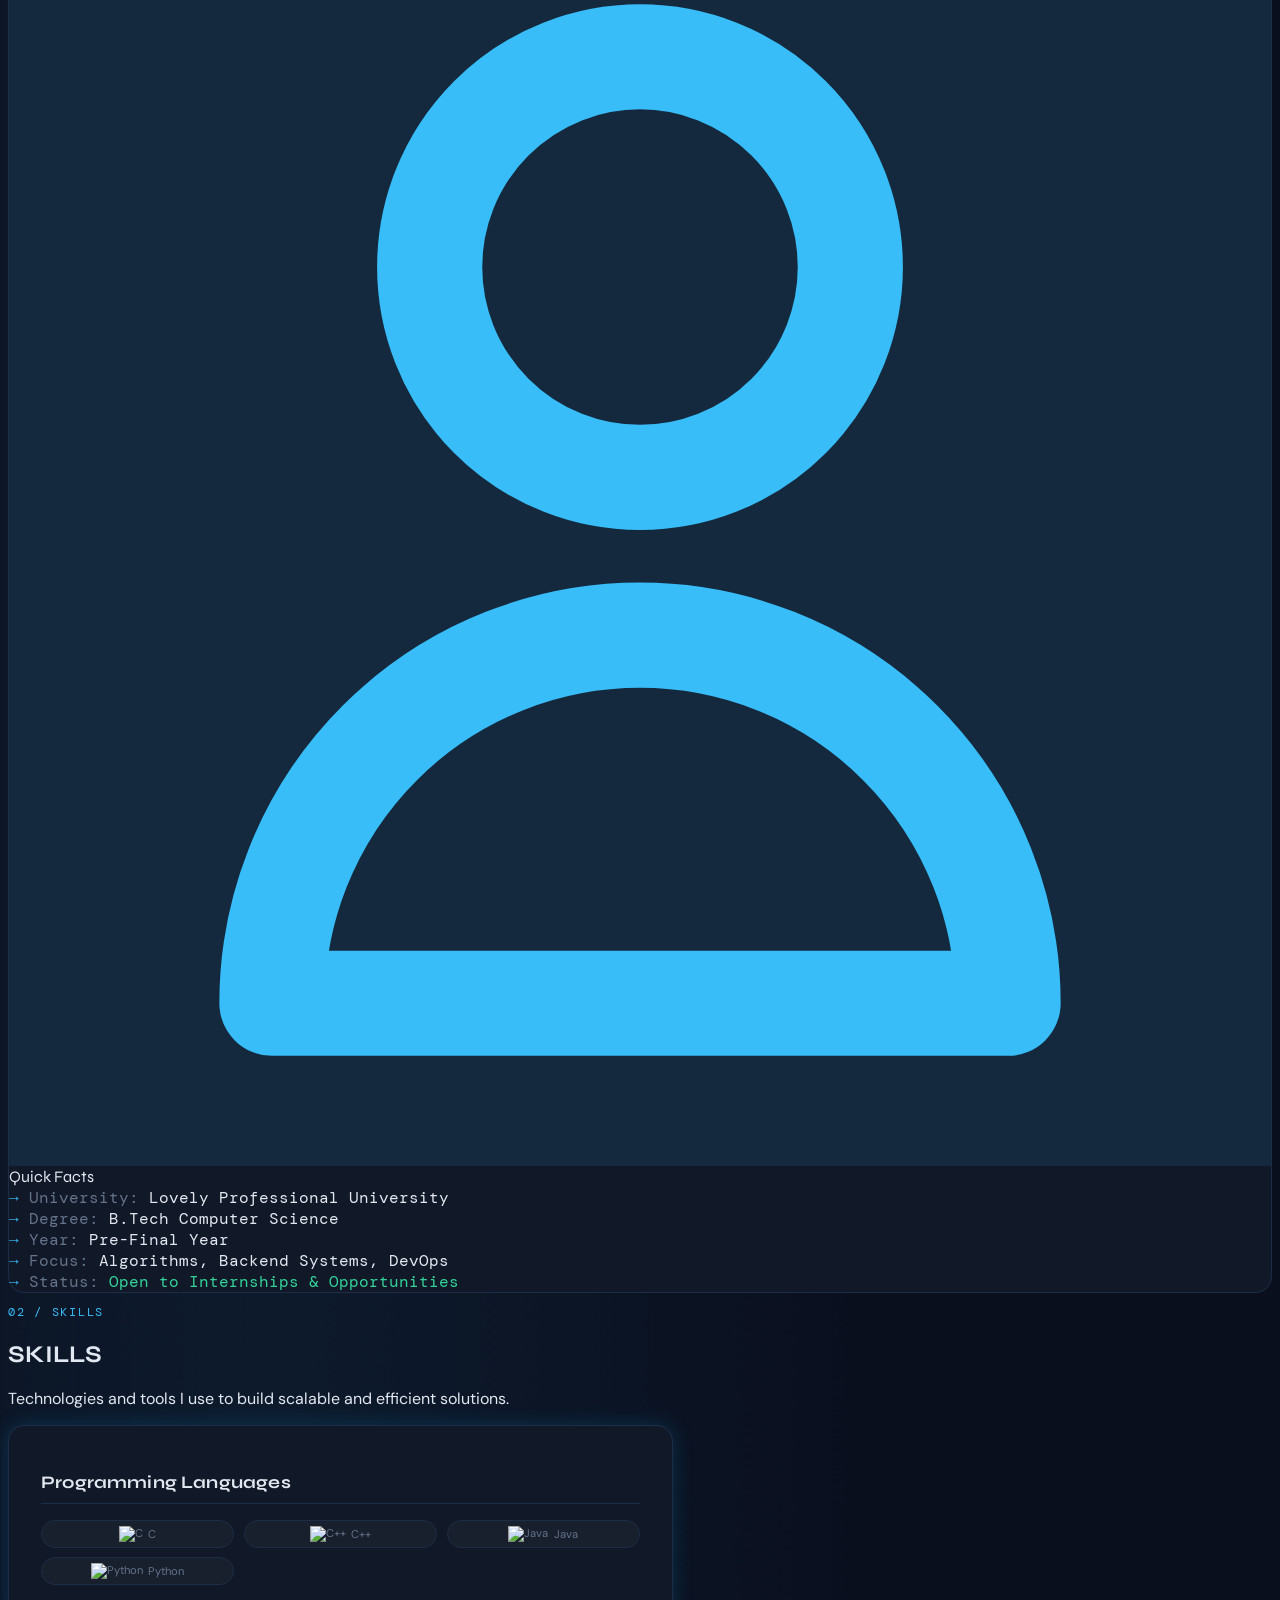
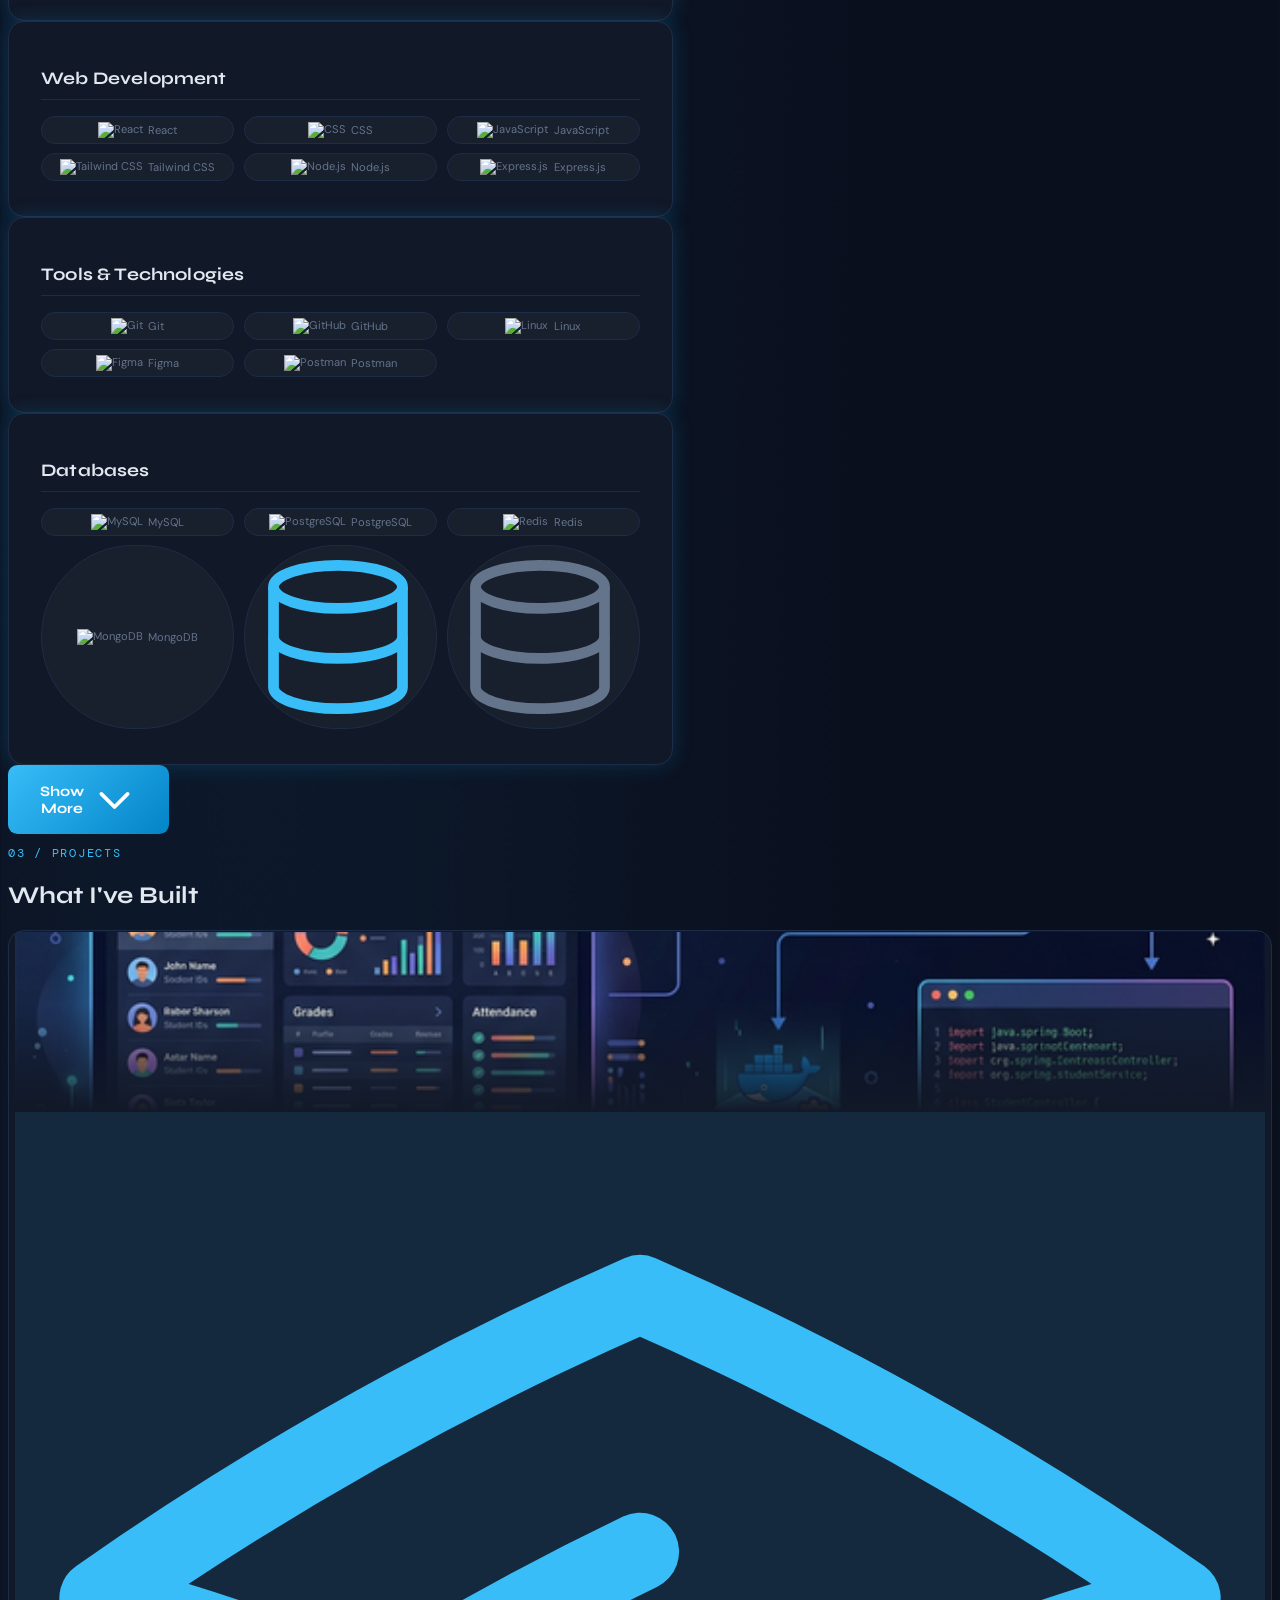
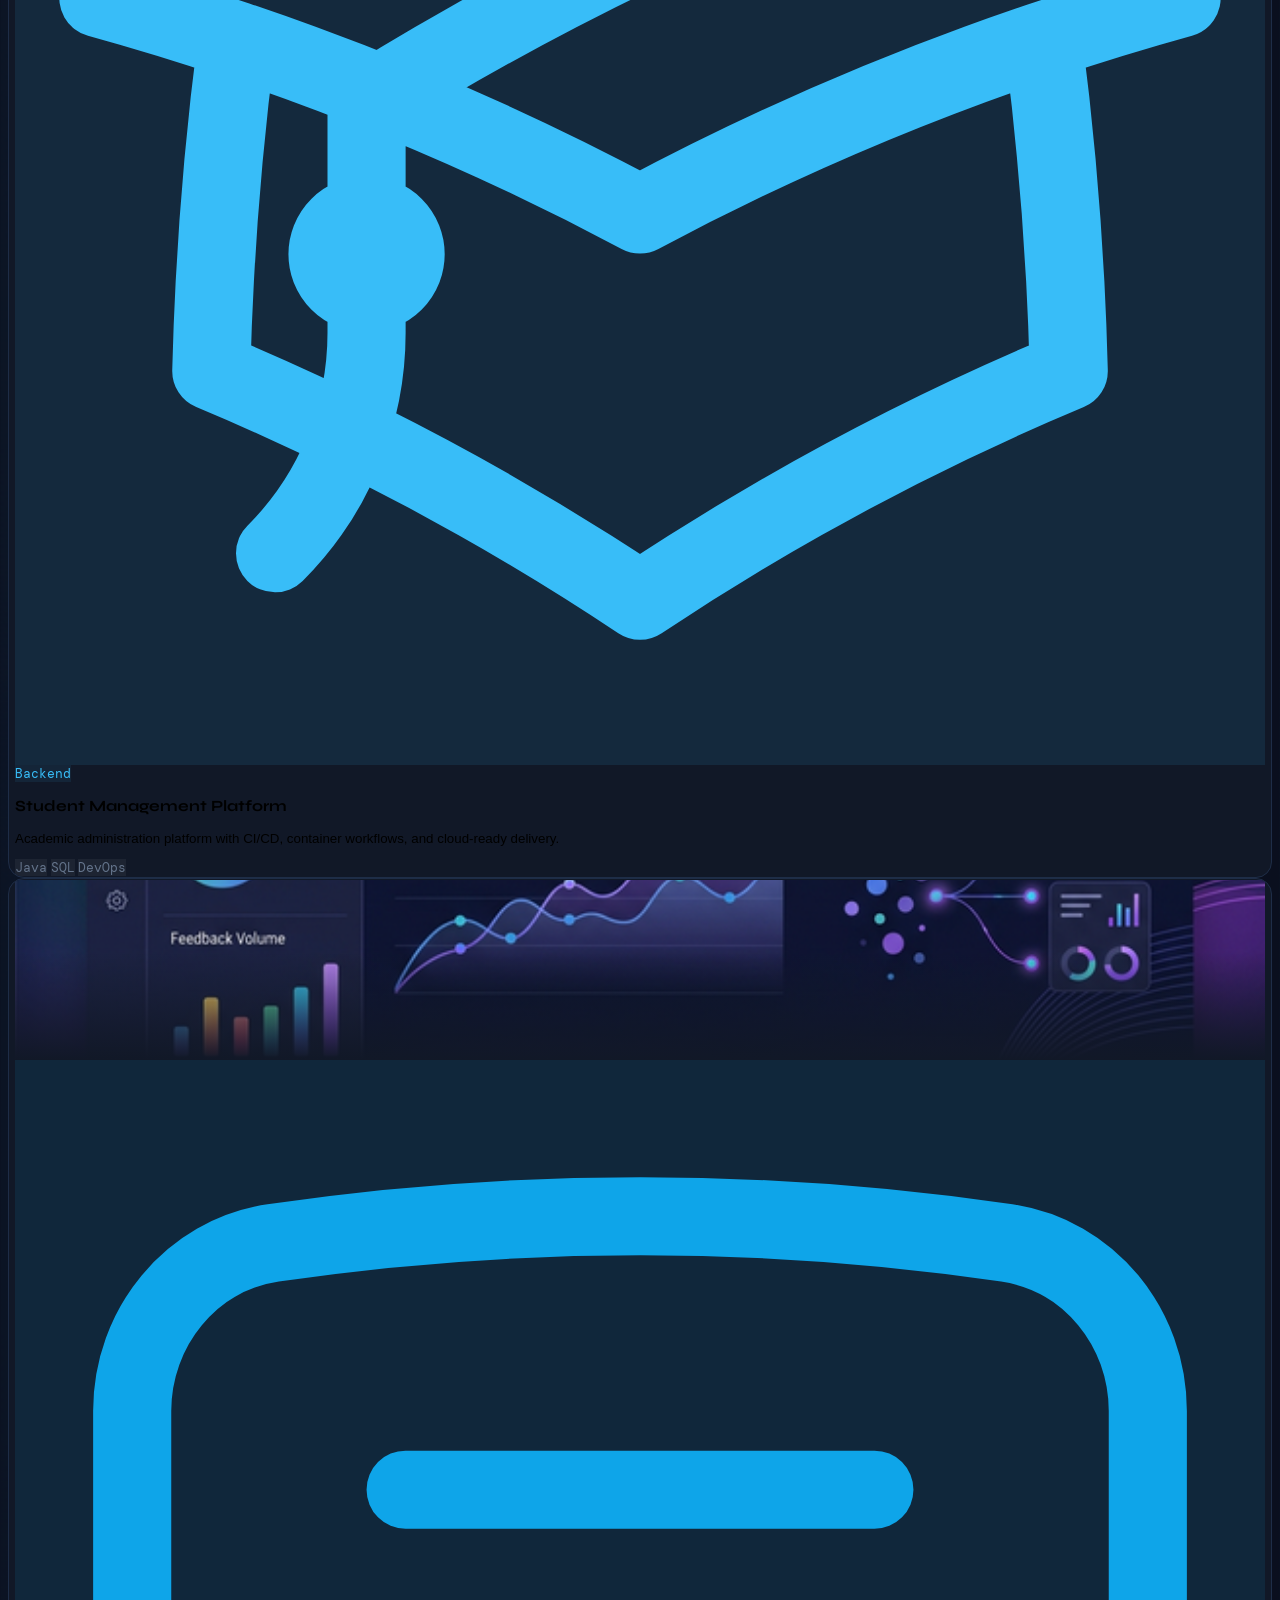
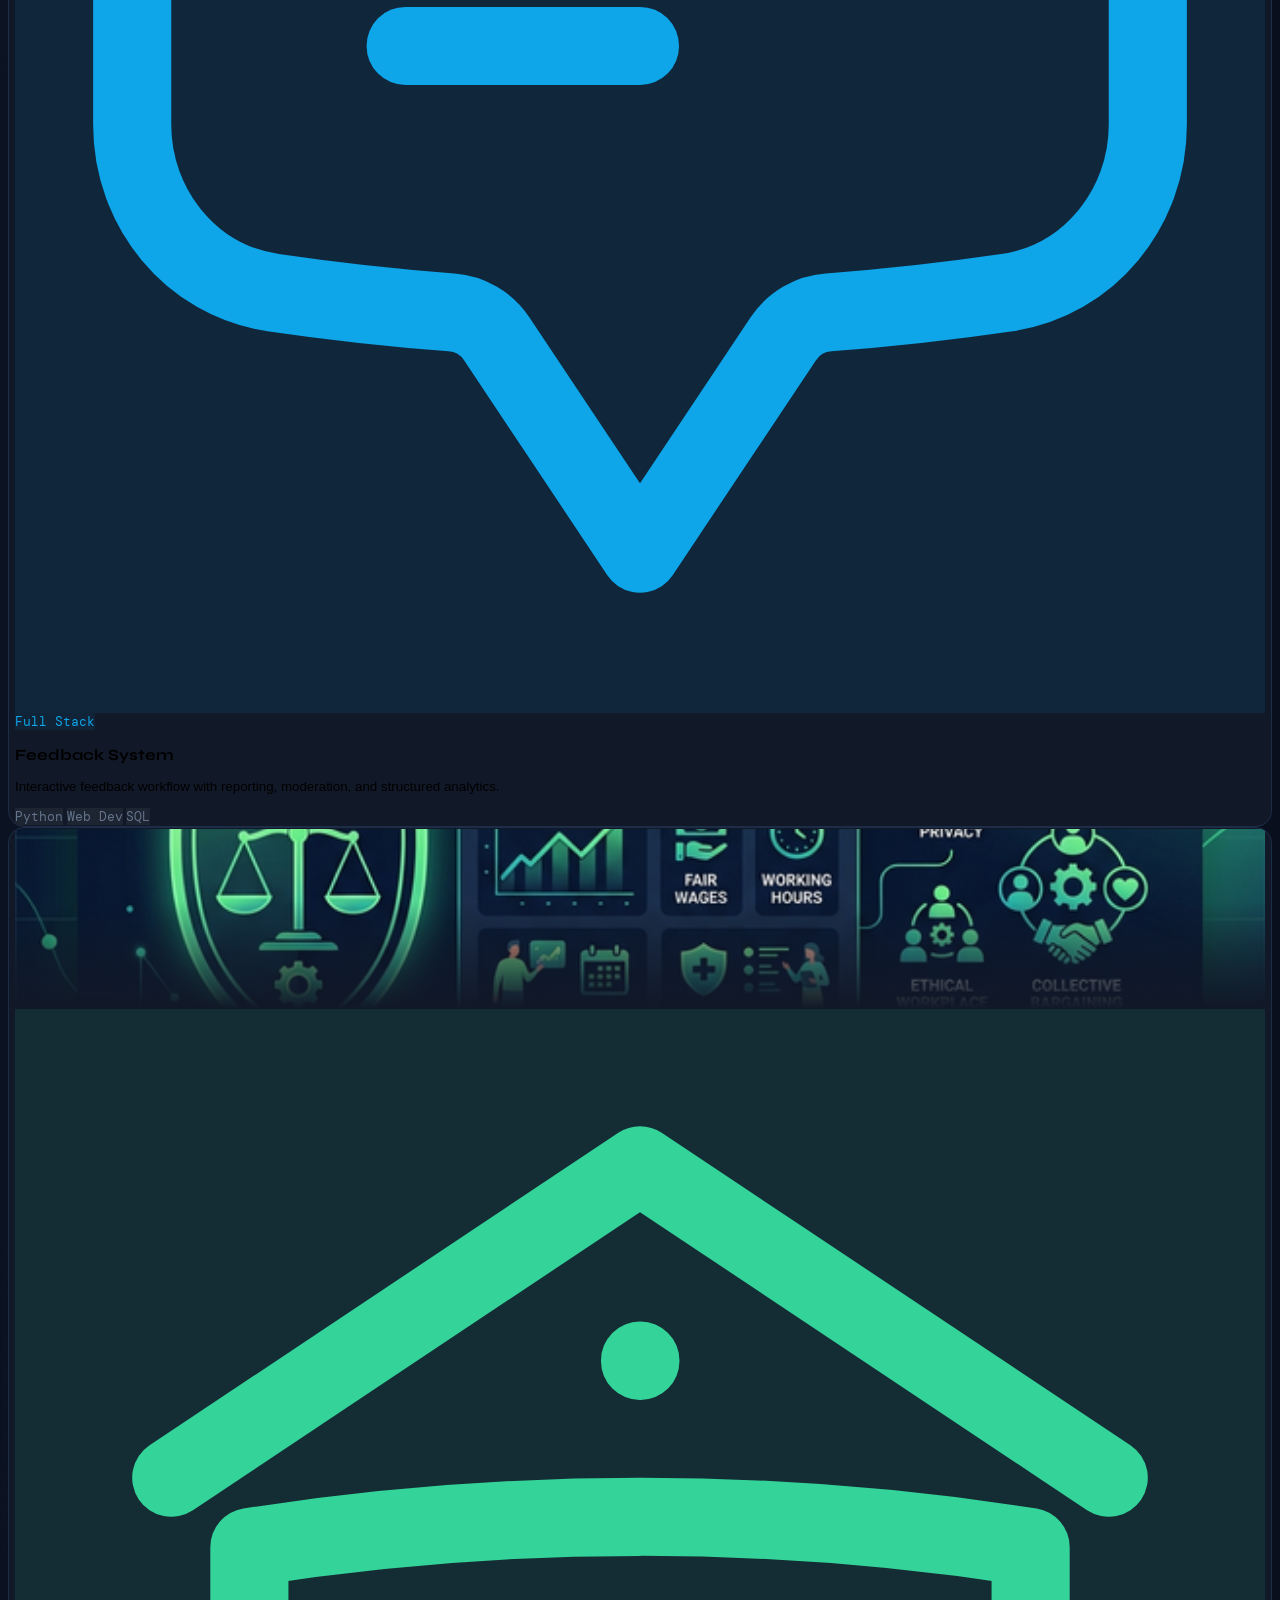
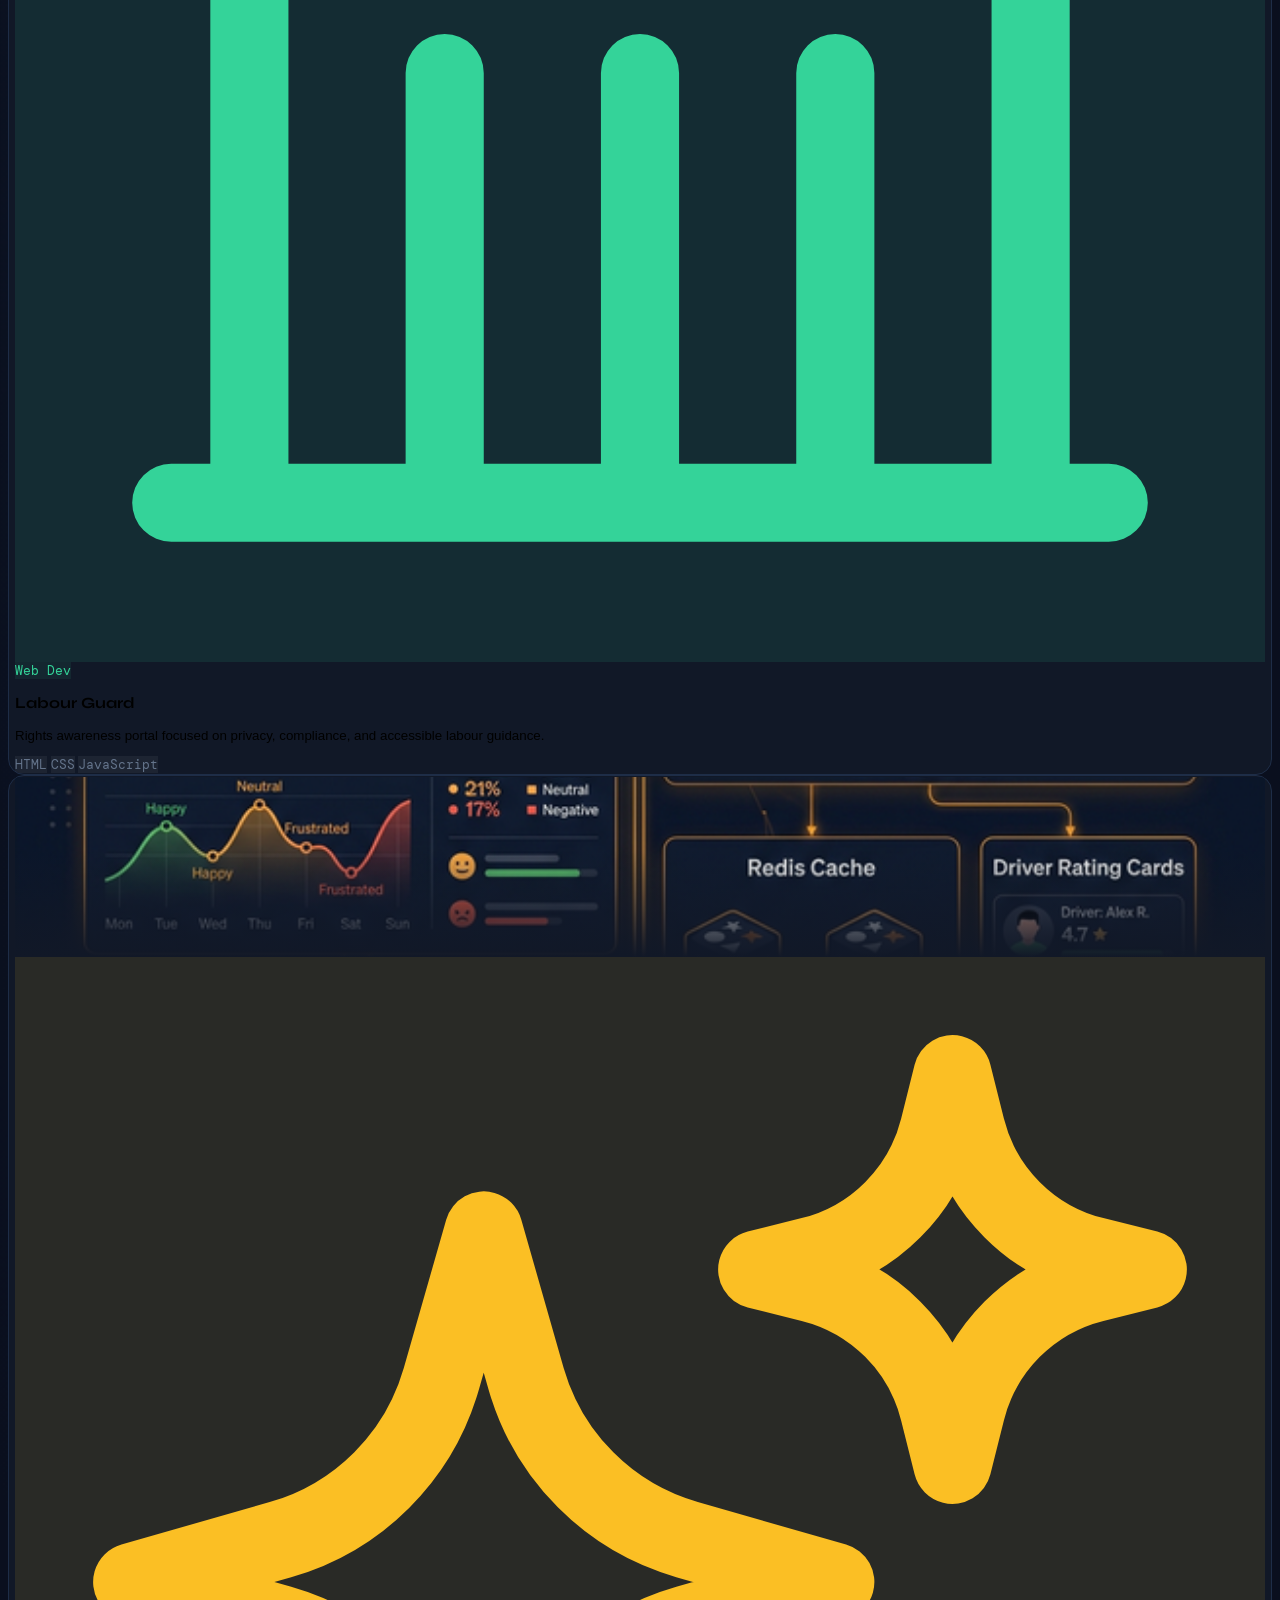
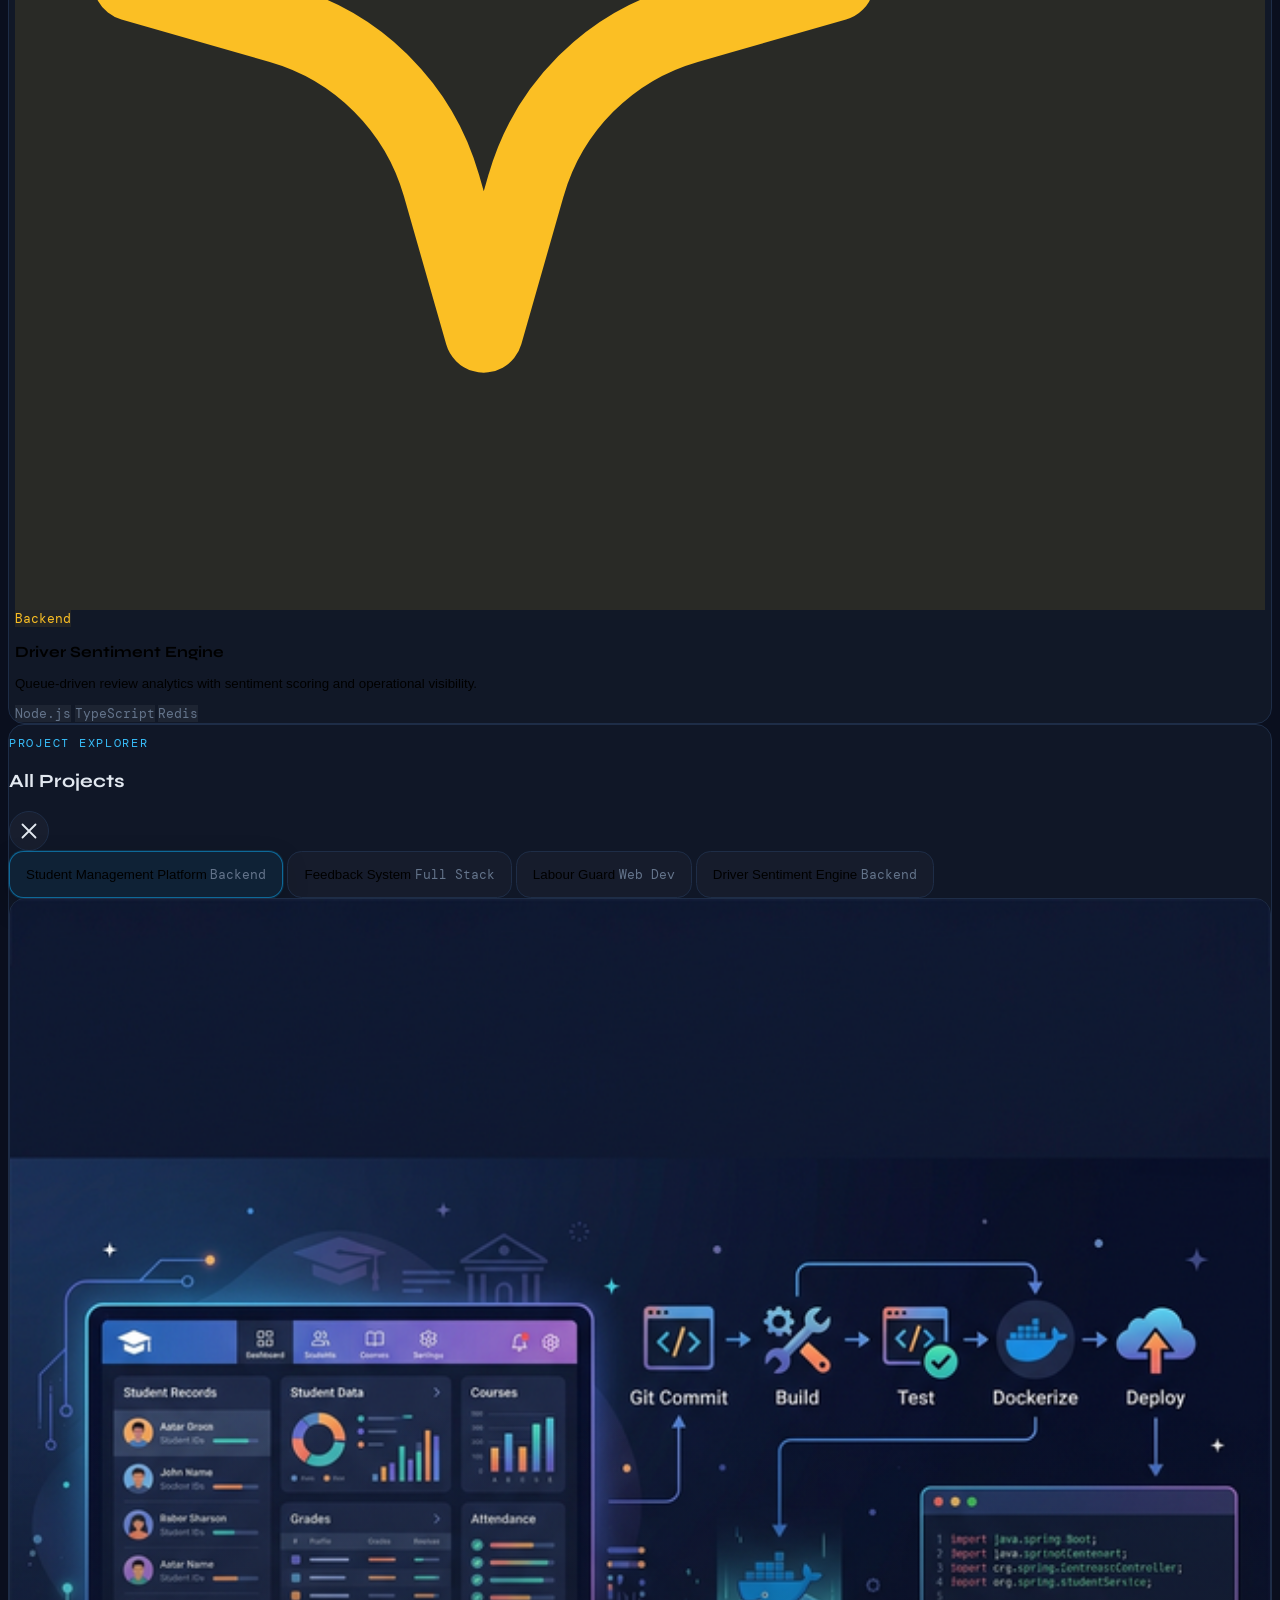
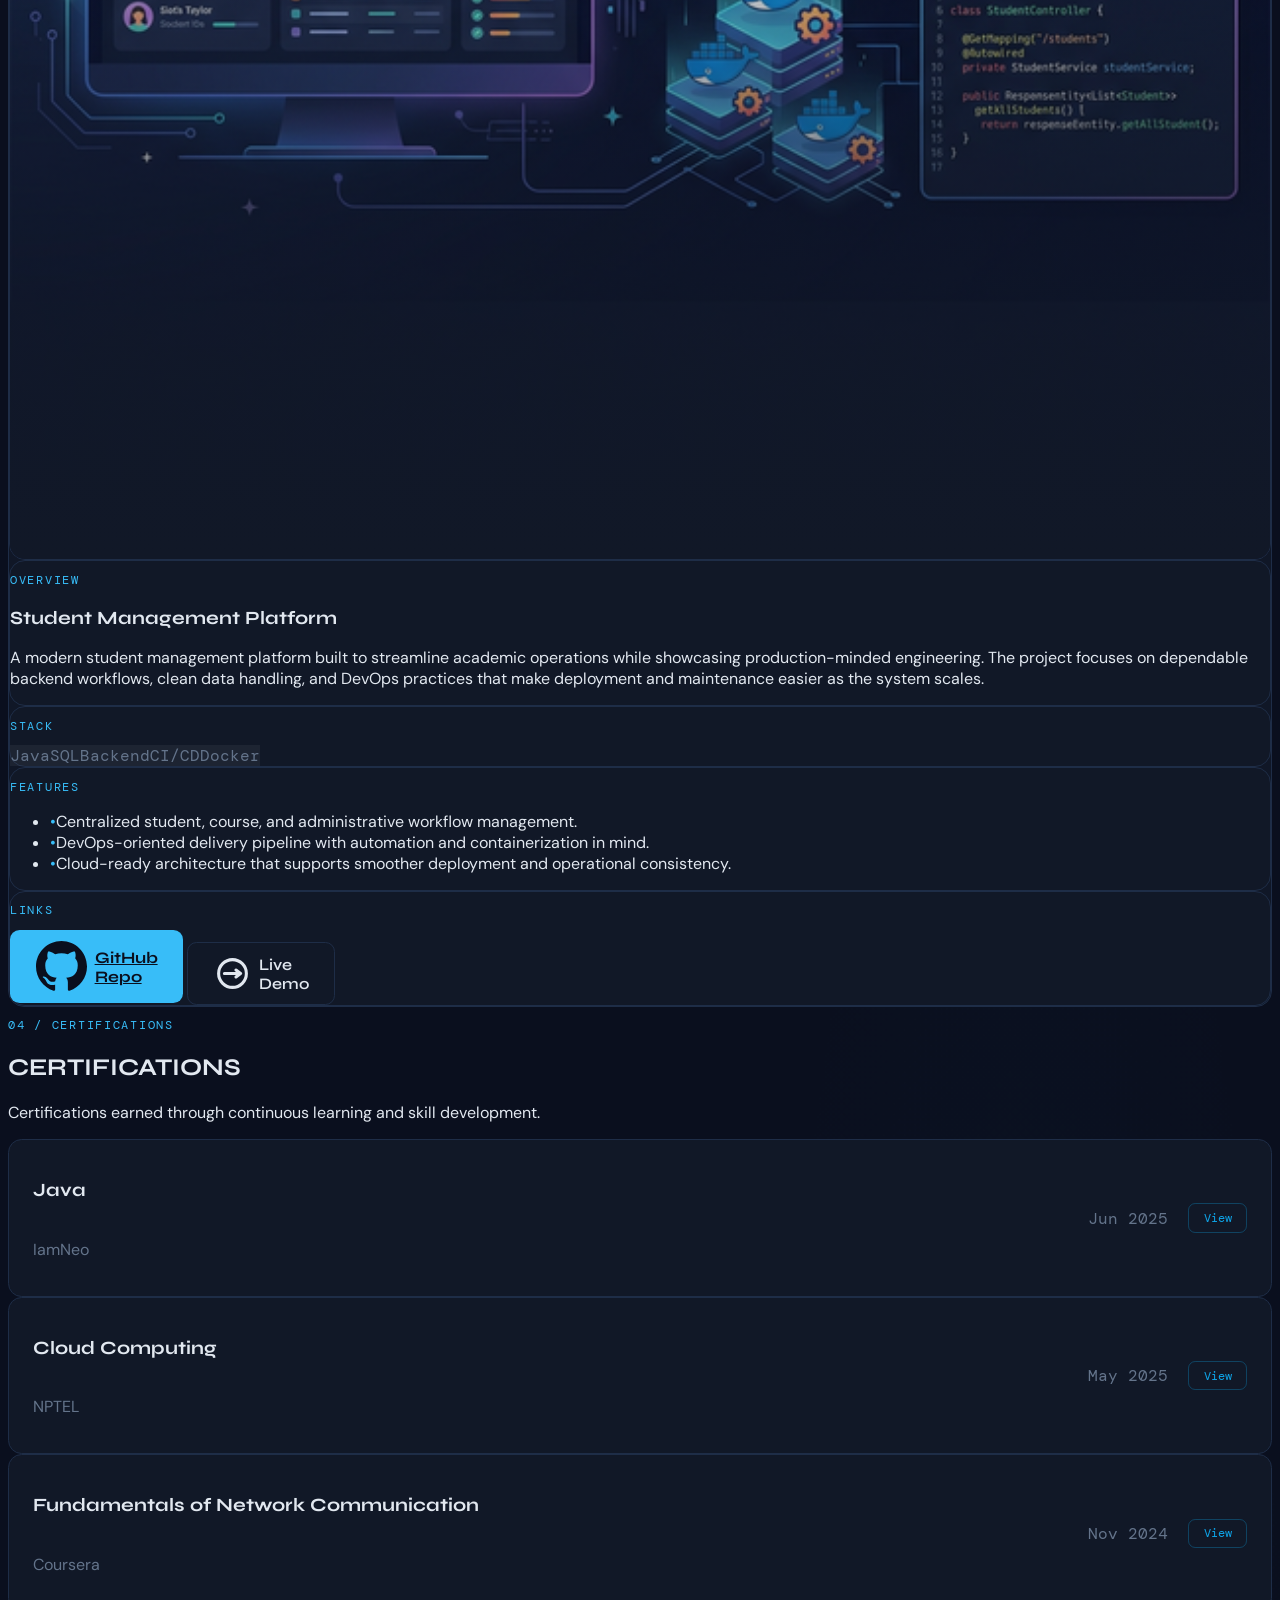
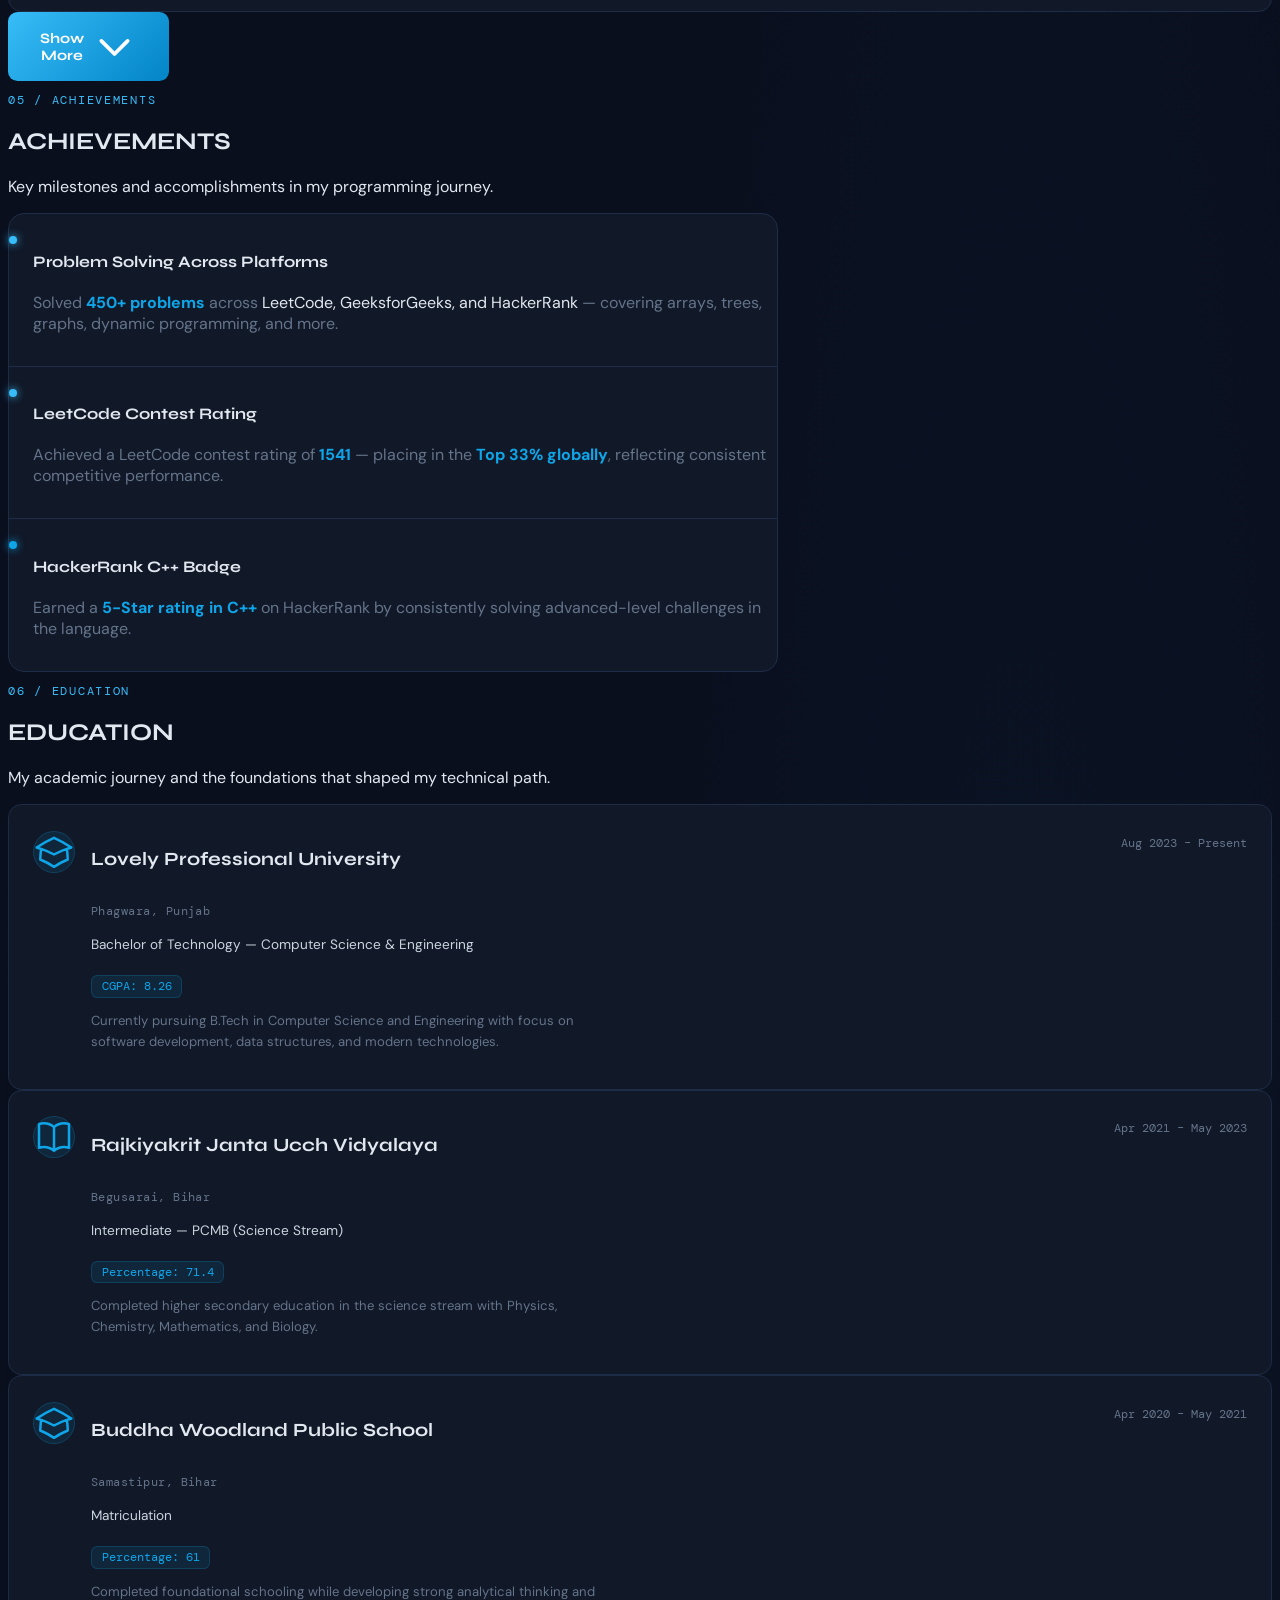
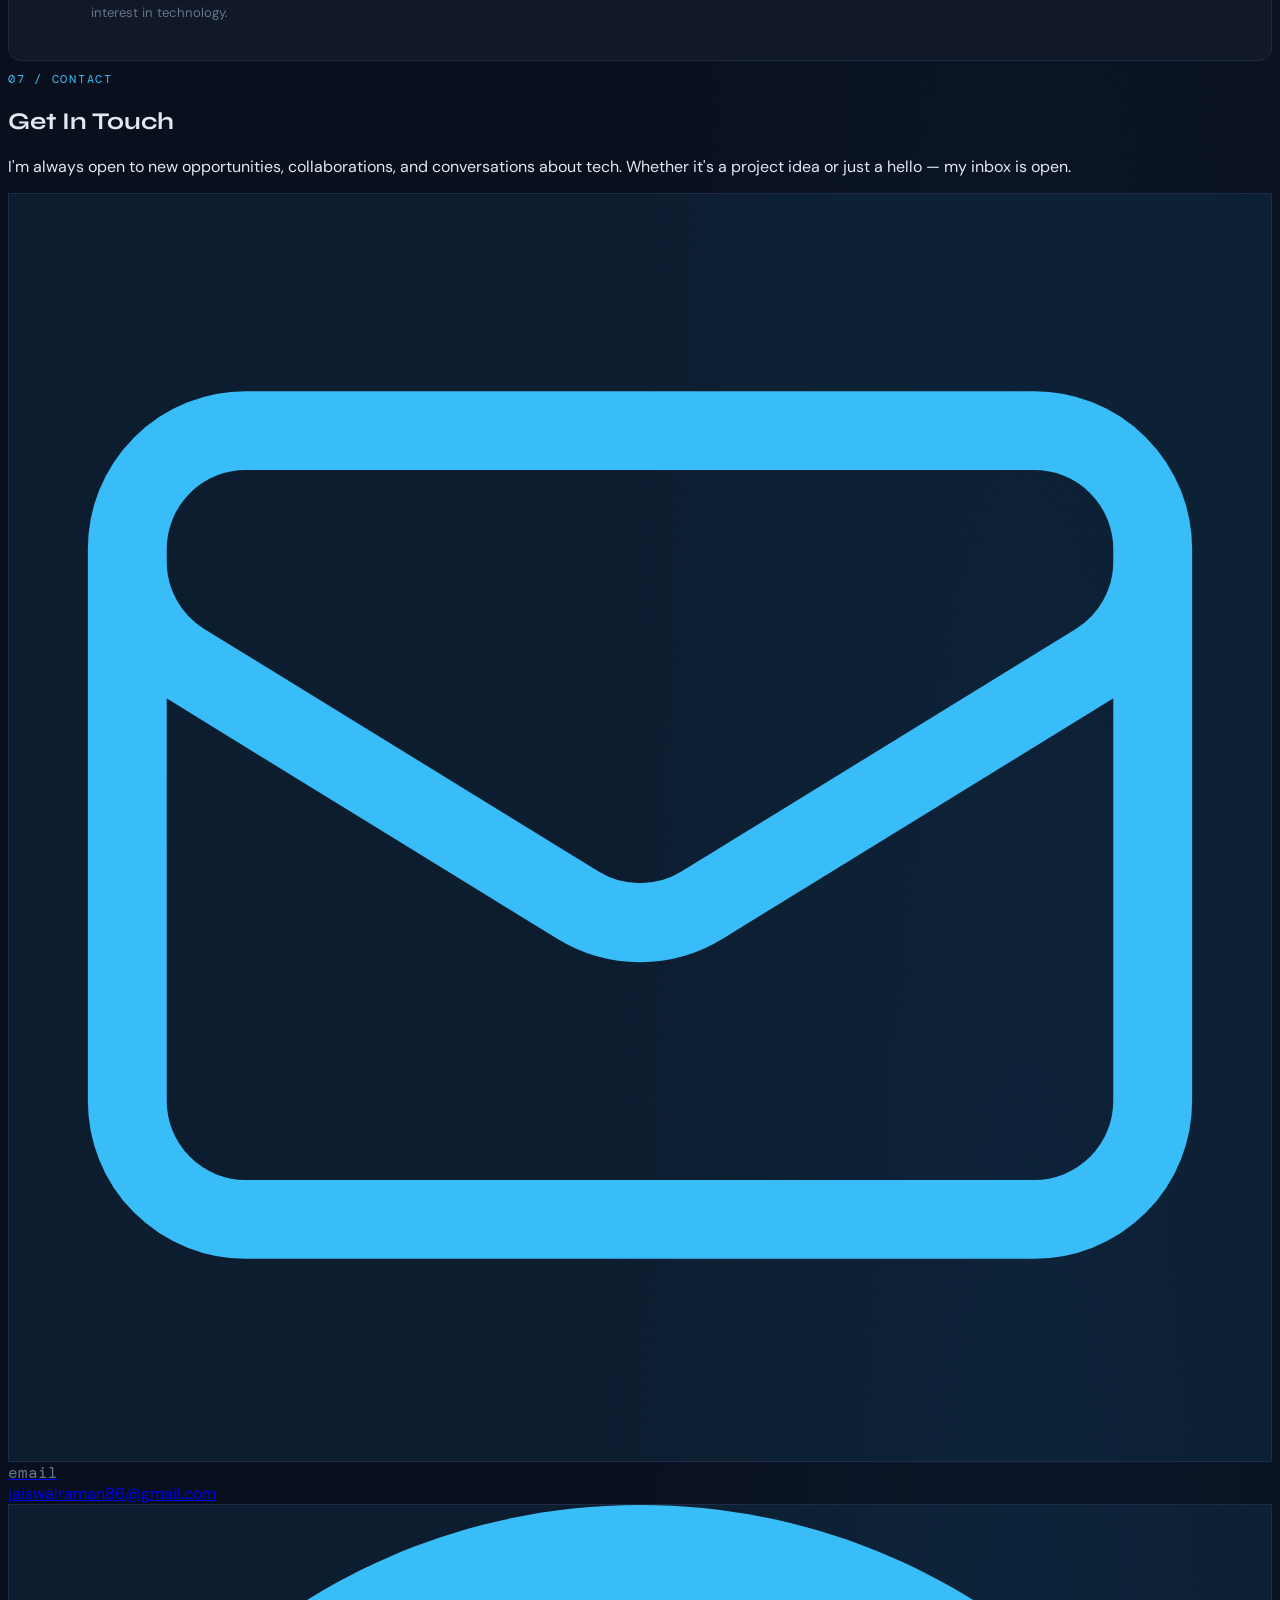
==== commit 74ca483d: "Final Updation" ====
--- a/index.html
+++ b/index.html
@@ -1,936 +1,29 @@
-<!DOCTYPE html>
+﻿<!DOCTYPE html>
 <html lang="en">
 <head>
   <meta charset="UTF-8" />
   <meta name="viewport" content="width=device-width, initial-scale=1.0"/>
-  <title>Raman Kumar — Portfolio</title>
+  <title>Raman Kumar - Portfolio</title>
   <script src="https://cdn.tailwindcss.com"></script>
   <link href="https://fonts.googleapis.com/css2?family=Syne:wght@400;500;600;700;800&family=DM+Mono:ital,wght@0,300;0,400;0,500;1,400&family=DM+Sans:ital,opsz,wght@0,9..40,300;0,9..40,400;0,9..40,500;1,9..40,300&display=swap" rel="stylesheet"/>
-  <link rel="stylesheet" href="styles.css" />
+  <link rel="stylesheet" href="css/styles.css" />
 </head>
 <body class="bg-mesh">
-<!-- NAV -->
-  <nav class="nav-glass fixed top-0 left-0 right-0 z-50">
-    <div class="max-w-6xl mx-auto px-6 py-4 flex items-center justify-between">
-      <!-- Logo -->
-      <a href="#hero" class="flex items-center gap-3">
-        <span class="mono text-accent font-medium text-sm">raman</span>
-        <span class="mono text-muted text-sm">.dev</span>
-      </a>
 
-      <!-- Desktop links -->
-      <div class="hidden md:flex items-center gap-7">
-        <a href="#about" class="nav-link">About</a>
-        <a href="#skills" class="nav-link">Skills</a>
-        <a href="#projects" class="nav-link">Projects</a>
-        <a href="#certificates" class="nav-link">Certs</a>
-        <a href="#achievements" class="nav-link">Achievements</a>
-        <a href="#education" class="nav-link">Education</a>
-        <a href="#contact" class="nav-link">Contact</a>
-        <a href="MVCV.pdf" download class="btn-primary text-xs py-2 px-4">
-          <svg xmlns="http://www.w3.org/2000/svg" class="w-3.5 h-3.5" fill="none" viewBox="0 0 24 24" stroke="currentColor"><path stroke-linecap="round" stroke-linejoin="round" stroke-width="2.5" d="M4 16v2a2 2 0 002 2h12a2 2 0 002-2v-2M7 10l5 5 5-5M12 15V3"/></svg>
-          CV
-        </a>
-      </div>
+  <div id="navbar"></div>
+  <div id="hero"></div>
+  <div id="about"></div>
+  <div id="skills"></div>
+  <div id="projects"></div>
+  <div id="certifications"></div>
+  <div id="achievements"></div>
+  <div id="education"></div>
 
-      <!-- Hamburger -->
-      <button id="menu-btn" class="md:hidden text-muted hover:text-accent transition-colors">
-        <svg xmlns="http://www.w3.org/2000/svg" class="w-6 h-6" fill="none" viewBox="0 0 24 24" stroke="currentColor"><path stroke-linecap="round" stroke-linejoin="round" stroke-width="2" d="M4 6h16M4 12h16M4 18h16"/></svg>
-      </button>
-    </div>
-
-    <!-- Mobile menu -->
-    <div id="mobile-menu" class="flex-col px-6 pb-4 gap-3 border-t border-border" style="border-color:var(--border)">
-      <a href="#about" class="nav-link py-2 block">About</a>
-      <a href="#skills" class="nav-link py-2 block">Skills</a>
-      <a href="#projects" class="nav-link py-2 block">Projects</a>
-      <a href="#certificates" class="nav-link py-2 block">Certificates</a>
-      <a href="#achievements" class="nav-link py-2 block">Achievements</a>
-      <a href="#education" class="nav-link py-2 block">Education</a>
-      <a href="#contact" class="nav-link py-2 block">Contact</a>
-      <a href="MVCV.pdf" download class="btn-primary text-xs w-fit mt-1">
-        <svg xmlns="http://www.w3.org/2000/svg" class="w-3.5 h-3.5" fill="none" viewBox="0 0 24 24" stroke="currentColor"><path stroke-linecap="round" stroke-linejoin="round" stroke-width="2.5" d="M4 16v2a2 2 0 002 2h12a2 2 0 002-2v-2M7 10l5 5 5-5M12 15V3"/></svg>
-        Download CV
-      </a>
-    </div>
-  </nav>
-
-
-<!-- HERO -->
-  <section id="hero" class="min-h-screen flex items-center pt-24 pb-16 px-6">
-    <div class="max-w-6xl mx-auto w-full">
-      <div class="grid items-center gap-10 md:gap-14 md:grid-cols-[minmax(0,1.1fr)_minmax(300px,0.9fr)]">
-        <div class="justify-self-center md:justify-self-end order-1 md:order-2 fade-in">
-          <div class="hero-photo-shell">
-            <img src="WhatsApp Image 2026-02-12 at 9.25.10 PM.jpeg" alt="Raman Kumar profile photo" class="hero-profile-photo" />
-          </div>
-        </div>
-
-        <div class="max-w-3xl order-2 md:order-1 text-center md:text-left">
-          <!-- Terminal line -->
-          <div class="mono text-muted text-sm mb-8 flex items-center justify-center md:justify-start gap-2">
-            <span class="text-green" style="color:var(--green)">&#9654;</span>
-            <span>~/raman-kumar</span>
-          </div>
-
-          <!-- Name -->
-          <h1 class="text-5xl sm:text-6xl md:text-7xl font-extrabold leading-none tracking-tight mb-4 fade-in">
-            Raman<br/>
-            <span class="gradient-text">Kumar.</span>
-          </h1>
-
-          <!-- Title -->
-          <p class="text-lg sm:text-xl text-muted font-light mb-6 leading-relaxed fade-in" style="transition-delay:0.1s"><span id="hero-role-text" class="hero-role-text">Software Developer</span><span class="hero-role-cursor"></span></p>
-
-          <!-- Intro -->
-          <p class="text-base text-slate-400 max-w-xl leading-relaxed mb-10 fade-in" style="transition-delay:0.2s">
-            I enjoy programming deeply &mdash; from solving algorithmic problems to building production-ready systems that are clean, reliable, and practical.
-          </p>
-
-          <!-- CTA Buttons -->
-          <div class="flex flex-wrap justify-center md:justify-start gap-4 fade-in" style="transition-delay:0.3s">
-            <a href="#projects" class="btn-primary">
-              <svg xmlns="http://www.w3.org/2000/svg" class="w-4 h-4" fill="none" viewBox="0 0 24 24" stroke="currentColor"><path stroke-linecap="round" stroke-linejoin="round" stroke-width="2" d="M9 5l7 7-7 7"/></svg>
-              View Projects
-            </a>
-            <a href="MVCV.pdf" download class="btn-outline">
-              <svg xmlns="http://www.w3.org/2000/svg" class="w-4 h-4" fill="none" viewBox="0 0 24 24" stroke="currentColor"><path stroke-linecap="round" stroke-linejoin="round" stroke-width="2.5" d="M4 16v2a2 2 0 002 2h12a2 2 0 002-2v-2M7 10l5 5 5-5M12 15V3"/></svg>
-              Download CV
-            </a>
-          </div>
-
-          <div class="mt-6 flex flex-wrap items-center justify-center md:justify-start gap-3 fade-in" style="transition-delay:0.35s">
-            <a href="https://github.com/Raman-kumar86" target="_blank" rel="noreferrer" class="hero-social-link" aria-label="GitHub profile">
-              <svg class="w-4 h-4" viewBox="0 0 24 24" fill="currentColor"><path d="M12 0C5.374 0 0 5.373 0 12c0 5.302 3.438 9.8 8.207 11.387.599.111.793-.261.793-.577v-2.234c-3.338.726-4.033-1.416-4.033-1.416-.546-1.387-1.333-1.756-1.333-1.756-1.089-.745.083-.729.083-.729 1.205.084 1.839 1.237 1.839 1.237 1.07 1.834 2.807 1.304 3.492.997.107-.775.418-1.305.762-1.604-2.665-.305-5.467-1.334-5.467-5.931 0-1.311.469-2.381 1.236-3.221-.124-.303-.535-1.524.117-3.176 0 0 1.008-.322 3.301 1.23A11.509 11.509 0 0112 5.803c1.02.005 2.047.138 3.006.404 2.291-1.552 3.297-1.23 3.297-1.23.653 1.653.242 2.874.118 3.176.77.84 1.235 1.911 1.235 3.221 0 4.609-2.807 5.624-5.479 5.921.43.372.823 1.102.823 2.222v3.293c0 .319.192.694.801.576C20.566 21.797 24 17.3 24 12c0-6.627-5.373-12-12-12z"/></svg>
-              <span class="mono text-xs">GitHub</span>
-            </a>
-            <a href="https://www.linkedin.com/in/ramankumar86/" target="_blank" rel="noreferrer" class="hero-social-link" aria-label="LinkedIn profile">
-              <svg class="w-4 h-4" viewBox="0 0 24 24" fill="currentColor"><path d="M20.447 20.452h-3.554v-5.569c0-1.328-.027-3.037-1.852-3.037-1.853 0-2.136 1.445-2.136 2.939v5.667H9.351V9h3.414v1.561h.046c.477-.9 1.637-1.85 3.37-1.85 3.601 0 4.267 2.37 4.267 5.455v6.286zM5.337 7.433a2.062 2.062 0 01-2.063-2.065 2.064 2.064 0 112.063 2.065zm1.782 13.019H3.555V9h3.564v11.452zM22.225 0H1.771C.792 0 0 .774 0 1.729v20.542C0 23.227.792 24 1.771 24h20.451C23.2 24 24 23.227 24 22.271V1.729C24 .774 23.2 0 22.222 0h.003z"/></svg>
-              <span class="mono text-xs">LinkedIn</span>
-            </a>
-            <a href="https://leetcode.com/u/ramankumar86/" target="_blank" rel="noreferrer" class="hero-social-link" aria-label="LeetCode profile">
-              <svg class="w-4 h-4" viewBox="0 0 24 24" fill="none" stroke="currentColor" stroke-width="1.9" stroke-linecap="round" stroke-linejoin="round"><path d="M15.5 6L9 12l6.5 6"/><path d="M18.5 4l-9.5 8 9.5 8"/><path d="M5.5 12h9"/></svg>
-              <span class="mono text-xs">LeetCode</span>
-            </a>
-          </div>
-
-          <!-- Stats strip -->
-          <div class="mt-16 flex flex-wrap justify-center md:justify-start gap-8 fade-in" style="transition-delay:0.4s">
-            <div>
-              <div class="text-2xl font-bold text-accent" style="font-family:'Syne',sans-serif">4+</div>
-              <div class="text-xs text-muted mono mt-0.5">Projects Built</div>
-            </div>
-            <div class="w-px bg-border" style="background:var(--border)"></div>
-            <div>
-              <div class="text-2xl font-bold text-accent" style="font-family:'Syne',sans-serif">450+</div>
-              <div class="text-xs text-muted mono mt-0.5">DSA Problems Solved</div>
-            </div>
-            <div class="w-px bg-border" style="background:var(--border)"></div>
-            <div>
-              <div class="text-2xl font-bold text-accent" style="font-family:'Syne',sans-serif">9+</div>
-              <div class="text-xs text-muted mono mt-0.5">Technologies</div>
-            </div>
-          </div>
-        </div>
-      </div>
-    </div>
-  </section>
-
-  <div class="glow-line mx-6 max-w-6xl mx-auto"></div>
-
-
-<!-- ABOUT -->
-  <section id="about" class="py-24 px-6">
-    <div class="max-w-6xl mx-auto">
-      <div class="mb-12 fade-in">
-        <p class="section-tag mb-3">01 / about me</p>
-        <h2 class="text-4xl font-extrabold">Who I Am</h2>
-      </div>
-
-      <div class="grid md:grid-cols-2 gap-8 items-start">
-        <!-- Text -->
-        <div class="space-y-5 fade-in">
-          <p class="text-slate-300 leading-relaxed">
-            I'm a <span class="text-accent font-medium">pre-final year B.Tech Computer Science student</span> at
-            <span class="text-white font-medium">Lovely Professional University</span>, with a strong interest in algorithmic thinking
-            and backend system design.
-          </p>
-          <p class="text-slate-400 leading-relaxed">
-            My core interests lie in <span class="text-accent">Data Structures &amp; Algorithms</span>,
-            <span class="text-accent">Backend Development</span>, and <span class="text-accent">DevOps</span>, with focus on building
-            reliable, scalable, and production-ready software systems.
-          </p>
-          <p class="text-slate-400 leading-relaxed">
-            I enjoy solving algorithmic problems and applying those concepts to real-world products that are
-            efficient, maintainable, and engineered for practical use.
-          </p>
-          <div class="pt-1">
-            <p class="mono text-xs mb-2" style="color:var(--accent)">Areas I enjoy working on:</p>
-            <div class="space-y-1.5 text-sm text-slate-400">
-              <p>&bull; Algorithms &amp; Problem Solving</p>
-              <p>&bull; Backend API Development</p>
-              <p>&bull; DevOps &amp; System Design</p>
-            </div>
-          </div>
-        </div>
-
-        <!-- Info card -->
-        <div class="card p-6 space-y-4 fade-in" style="transition-delay:0.15s">
-          <div class="flex items-center gap-4 pb-2">
-            <div class="about-photo-shell">
-              <img src="WhatsApp Image 2026-02-12 at 9.25.10 PM.jpeg" alt="Raman Kumar portrait" class="about-profile-photo" />
-            </div>
-            <div>
-              <div class="mono text-xs mb-1" style="color:var(--accent)">profile</div>
-              <p class="text-sm text-slate-400 leading-relaxed">Developer focused on algorithms, backend systems, and scalable software engineering.</p>
-            </div>
-          </div>
-          <div class="flex items-center gap-3 pb-3 border-b" style="border-color:var(--border)">
-            <div class="w-8 h-8 rounded-lg flex items-center justify-center" style="background:rgba(56,189,248,0.1)">
-              <svg xmlns="http://www.w3.org/2000/svg" class="w-4 h-4 text-accent" style="color:var(--accent)" fill="none" viewBox="0 0 24 24" stroke="currentColor"><path stroke-linecap="round" stroke-linejoin="round" stroke-width="2" d="M16 7a4 4 0 11-8 0 4 4 0 018 0zM12 14a7 7 0 00-7 7h14a7 7 0 00-7-7z"/></svg>
-            </div>
-            <span class="font-semibold text-white" style="font-family:'Syne',sans-serif">Quick Facts</span>
-          </div>
-          <div class="space-y-3 mono text-sm">
-            <div class="flex gap-3">
-              <span style="color:var(--accent)">&rarr;</span>
-              <span style="color:var(--muted)">University:</span>
-              <span class="text-slate-300">Lovely Professional University</span>
-            </div>
-            <div class="flex gap-3">
-              <span style="color:var(--accent)">&rarr;</span>
-              <span style="color:var(--muted)">Degree:</span>
-              <span class="text-slate-300">B.Tech Computer Science</span>
-            </div>
-            <div class="flex gap-3">
-              <span style="color:var(--accent)">&rarr;</span>
-              <span style="color:var(--muted)">Year:</span>
-              <span class="text-slate-300">Pre-Final Year</span>
-            </div>
-            <div class="flex gap-3">
-              <span style="color:var(--accent)">&rarr;</span>
-              <span style="color:var(--muted)">Focus:</span>
-              <span class="text-slate-300">Algorithms, Backend Systems, DevOps</span>
-            </div>
-            <div class="flex gap-3">
-              <span style="color:var(--accent)">&rarr;</span>
-              <span style="color:var(--muted)">Status:</span>
-              <span style="color:var(--green)">Open to Internships &amp; Opportunities</span>
-            </div>
-          </div>
-        </div>
-      </div>
-    </div>
-  </section>
+  <div id="contact"></div>
 
   <div class="glow-line mx-6"></div>
 
-
-<!-- SKILLS -->
-  <section id="skills" class="py-24 px-6">
-    <div class="max-w-6xl mx-auto">
-
-      <!-- Section Header - Left-aligned, site palette -->
-      <div class="mb-12 fade-in">
-        <p class="section-tag mb-3">02 / skills</p>
-        <h2 class="text-4xl font-extrabold tracking-tight">SKILLS</h2>
-        <div class="w-12 h-1 rounded-full mt-3" style="background:var(--accent2)"></div>
-        <p class="text-slate-400 mt-4 max-w-lg text-sm leading-relaxed">
-          Technologies and tools I use to build scalable and efficient solutions.
-        </p>
-      </div>
-
-      <!-- Category Cards - 2-column flex layout -->
-      <div class="flex flex-wrap gap-5 justify-between">
-
-        <!-- Programming Languages -->
-        <div class="skill-glow-card fade-in">
-          <h3 class="skill-cat-heading">Programming Languages</h3>
-          <div class="skill-tilt-zone">
-            <div class="skill-grid">
-              <div class="skill-pill">
-                <img src="https://skillicons.dev/icons?i=c" class="w-4 h-4 sm:w-5 sm:h-5" alt="C"/>
-                <span>C</span>
-              </div>
-              <div class="skill-pill">
-                <img src="https://skillicons.dev/icons?i=cpp" class="w-4 h-4 sm:w-5 sm:h-5" alt="C++"/>
-                <span>C++</span>
-              </div>
-              <div class="skill-pill">
-                <img src="https://skillicons.dev/icons?i=java" class="w-4 h-4 sm:w-5 sm:h-5" alt="Java"/>
-                <span>Java</span>
-              </div>
-              <div class="skill-pill">
-                <img src="https://skillicons.dev/icons?i=python" class="w-4 h-4 sm:w-5 sm:h-5" alt="Python"/>
-                <span>Python</span>
-              </div>
-            </div>
-          </div>
-        </div>
-
-        <!-- Web Development -->
-        <div class="skill-glow-card fade-in" style="transition-delay:0.08s">
-          <h3 class="skill-cat-heading">Web Development</h3>
-          <div class="skill-tilt-zone">
-            <div class="skill-grid">
-              <div class="skill-pill">
-                <img src="https://skillicons.dev/icons?i=react" class="w-4 h-4 sm:w-5 sm:h-5" alt="React"/>
-                <span>React</span>
-              </div>
-              <div class="skill-pill">
-                <img src="https://skillicons.dev/icons?i=css" class="w-4 h-4 sm:w-5 sm:h-5" alt="CSS"/>
-                <span>CSS</span>
-              </div>
-              <div class="skill-pill">
-                <img src="https://skillicons.dev/icons?i=js" class="w-4 h-4 sm:w-5 sm:h-5" alt="JavaScript"/>
-                <span>JavaScript</span>
-              </div>
-              <div class="skill-pill">
-                <img src="https://skillicons.dev/icons?i=tailwind" class="w-4 h-4 sm:w-5 sm:h-5" alt="Tailwind CSS"/>
-                <span>Tailwind CSS</span>
-              </div>
-              <div class="skill-pill">
-                <img src="https://skillicons.dev/icons?i=nodejs" class="w-4 h-4 sm:w-5 sm:h-5" alt="Node.js"/>
-                <span>Node.js</span>
-              </div>
-              <div class="skill-pill">
-                <img src="https://skillicons.dev/icons?i=express" class="w-4 h-4 sm:w-5 sm:h-5" alt="Express.js"/>
-                <span>Express.js</span>
-              </div>
-            </div>
-          </div>
-        </div>
-
-        <!-- Tools & Technologies -->
-        <div class="skill-glow-card fade-in" style="transition-delay:0.16s">
-          <h3 class="skill-cat-heading">Tools &amp; Technologies</h3>
-          <div class="skill-tilt-zone">
-            <div class="skill-grid">
-              <div class="skill-pill">
-                <img src="https://skillicons.dev/icons?i=git" class="w-4 h-4 sm:w-5 sm:h-5" alt="Git"/>
-                <span>Git</span>
-              </div>
-              <div class="skill-pill">
-                <img src="https://skillicons.dev/icons?i=github" class="w-4 h-4 sm:w-5 sm:h-5" alt="GitHub"/>
-                <span>GitHub</span>
-              </div>
-              <div class="skill-pill">
-                <img src="https://skillicons.dev/icons?i=linux" class="w-4 h-4 sm:w-5 sm:h-5" alt="Linux"/>
-                <span>Linux</span>
-              </div>
-              <div class="skill-pill">
-                <img src="https://skillicons.dev/icons?i=figma" class="w-4 h-4 sm:w-5 sm:h-5" alt="Figma"/>
-                <span>Figma</span>
-              </div>
-              <div class="skill-pill">
-                <img src="https://skillicons.dev/icons?i=postman" class="w-4 h-4 sm:w-5 sm:h-5" alt="Postman"/>
-                <span>Postman</span>
-              </div>
-            </div>
-          </div>
-        </div>
-
-        <!-- Databases -->
-        <div class="skill-glow-card fade-in" style="transition-delay:0.24s">
-          <h3 class="skill-cat-heading">Databases</h3>
-          <div class="skill-tilt-zone">
-            <div class="skill-grid">
-              <div class="skill-pill">
-                <img src="https://skillicons.dev/icons?i=mysql" class="w-4 h-4 sm:w-5 sm:h-5" alt="MySQL"/>
-                <span>MySQL</span>
-              </div>
-              <div class="skill-pill">
-                <img src="https://skillicons.dev/icons?i=postgres" class="w-4 h-4 sm:w-5 sm:h-5" alt="PostgreSQL"/>
-                <span>PostgreSQL</span>
-              </div>
-              <div class="skill-pill">
-                <img src="https://skillicons.dev/icons?i=redis" class="w-4 h-4 sm:w-5 sm:h-5" alt="Redis"/>
-                <span>Redis</span>
-              </div>
-              <div class="skill-pill">
-                <img src="https://skillicons.dev/icons?i=mongodb" class="w-4 h-4 sm:w-5 sm:h-5" alt="MongoDB"/>
-                <span>MongoDB</span>
-              </div>
-              <div class="skill-pill">
-                <svg class="w-4 h-4 sm:w-5 sm:h-5 flex-shrink-0" viewBox="0 0 24 24" fill="none" stroke="#38bdf8" stroke-width="1.5"><ellipse cx="12" cy="5" rx="9" ry="3"/><path d="M21 12c0 1.66-4 3-9 3s-9-1.34-9-3"/><path d="M3 5v14c0 1.66 4 3 9 3s9-1.34 9-3V5"/></svg>
-                <span>H2</span>
-              </div>
-              <div class="skill-pill">
-                <svg class="w-4 h-4 sm:w-5 sm:h-5 flex-shrink-0" viewBox="0 0 24 24" fill="none" stroke="#64748b" stroke-width="1.5"><ellipse cx="12" cy="5" rx="9" ry="3"/><path d="M21 12c0 1.66-4 3-9 3s-9-1.34-9-3"/><path d="M3 5v14c0 1.66 4 3 9 3s9-1.34 9-3V5"/></svg>
-                <span>SQL</span>
-              </div>
-            </div>
-          </div>
-        </div>
-
-        <!-- DevOps / Cloud -->
-        <div class="skill-glow-card extra-skill fade-in" style="transition-delay:0.32s">
-          <h3 class="skill-cat-heading">DevOps / Cloud</h3>
-          <div class="skill-tilt-zone">
-            <div class="skill-grid">
-              <div class="skill-pill">
-                <img src="https://skillicons.dev/icons?i=aws" class="w-4 h-4 sm:w-5 sm:h-5" alt="AWS"/>
-                <span>AWS</span>
-              </div>
-              <div class="skill-pill">
-                <img src="https://skillicons.dev/icons?i=docker" class="w-4 h-4 sm:w-5 sm:h-5" alt="Docker"/>
-                <span>Docker</span>
-              </div>
-              <div class="skill-pill">
-                <img src="https://skillicons.dev/icons?i=maven" class="w-4 h-4 sm:w-5 sm:h-5" alt="Maven"/>
-                <span>Maven</span>
-              </div>
-              <div class="skill-pill">
-                <img src="https://skillicons.dev/icons?i=jenkins" class="w-4 h-4 sm:w-5 sm:h-5" alt="Jenkins"/>
-                <span>Jenkins</span>
-              </div>
-              <div class="skill-pill">
-                <img src="https://skillicons.dev/icons?i=kubernetes" class="w-4 h-4 sm:w-5 sm:h-5" alt="Kubernetes"/>
-                <span>Kubernetes</span>
-              </div>
-            </div>
-          </div>
-        </div>
-
-        <!-- Core CS -->
-        <div class="skill-glow-card extra-skill fade-in" style="transition-delay:0.40s">
-          <h3 class="skill-cat-heading">Core CS</h3>
-          <div class="skill-tilt-zone">
-            <div class="skill-grid">
-              <div class="skill-pill">
-                <svg class="w-4 h-4 sm:w-5 sm:h-5 flex-shrink-0" viewBox="0 0 24 24" fill="none" stroke="var(--accent)" stroke-width="1.5"><path stroke-linecap="round" stroke-linejoin="round" d="M3.75 3v11.25A2.25 2.25 0 006 16.5h2.25M3.75 3h-1.5m1.5 0h16.5m0 0h1.5m-1.5 0v11.25A2.25 2.25 0 0118 16.5h-2.25m-7.5 0h7.5m-7.5 0l-1 3m8.5-3l1 3m0 0l.5 1.5m-.5-1.5h-9.5m0 0l-.5 1.5M9 11.25v1.5M12 9v3.75m3-6v6"/></svg>
-                <span>DSA</span>
-              </div>
-              <div class="skill-pill">
-                <svg class="w-4 h-4 sm:w-5 sm:h-5 flex-shrink-0" viewBox="0 0 24 24" fill="none" stroke="var(--accent2)" stroke-width="1.5"><path stroke-linecap="round" stroke-linejoin="round" d="M6.75 7.5l3 2.25-3 2.25m4.5 0h3m-9 8.25h13.5A2.25 2.25 0 0021 18V6a2.25 2.25 0 00-2.25-2.25H5.25A2.25 2.25 0 003 6v12a2.25 2.25 0 002.25 2.25z"/></svg>
-                <span>OOP</span>
-              </div>
-              <div class="skill-pill">
-                <img src="https://skillicons.dev/icons?i=linux" class="w-4 h-4 sm:w-5 sm:h-5" alt="OS"/>
-                <span>OS</span>
-              </div>
-              <div class="skill-pill">
-                <svg class="w-4 h-4 sm:w-5 sm:h-5 flex-shrink-0" viewBox="0 0 24 24" fill="none" stroke="var(--green)" stroke-width="1.5"><path stroke-linecap="round" stroke-linejoin="round" d="M12 21a9.004 9.004 0 008.716-6.747M12 21a9.004 9.004 0 01-8.716-6.747M12 21c2.485 0 4.5-4.03 4.5-9S14.485 3 12 3m0 18c-2.485 0-4.5-4.03-4.5-9S9.515 3 12 3m0 0a8.997 8.997 0 017.843 4.582M12 3a8.997 8.997 0 00-7.843 4.582m15.686 0A11.953 11.953 0 0112 10.5c-2.998 0-5.74-1.1-7.843-2.918m15.686 0A8.959 8.959 0 0121 12c0 .778-.099 1.533-.284 2.253"/></svg>
-                <span>Networking</span>
-              </div>
-            </div>
-          </div>
-        </div>
-
-      </div>
-
-      <!-- Skills Show More / Show Less Button -->
-      <div class="text-center mt-10 fade-in" style="transition-delay:0.4s">
-        <button id="skills-toggle-btn" class="btn-show-more" onclick="toggleSkills()">
-          Show More
-          <svg id="skills-toggle-icon" xmlns="http://www.w3.org/2000/svg" class="w-4 h-4" fill="none" viewBox="0 0 24 24" stroke="currentColor" stroke-width="2"><path stroke-linecap="round" stroke-linejoin="round" d="M19 9l-7 7-7-7"/></svg>
-        </button>
-      </div>
-
-    </div>
-  </section>
-
-  <div class="glow-line mx-6"></div>
-
-
-<!-- PROJECTS -->
-  <section id="projects" class="py-24 px-6">
-    <div class="max-w-6xl mx-auto">
-      <div class="mb-12 fade-in">
-        <p class="section-tag mb-3">03 / projects</p>
-        <h2 class="text-4xl font-extrabold">What I've Built</h2>
-      </div>
-
-      <div class="grid sm:grid-cols-2 lg:grid-cols-2 gap-6">
-
-        <button type="button" class="project-card-button card flex flex-col gap-0 fade-in" style="overflow:hidden" data-project-card="0">
-          <div class="project-img-wrap">
-            <img src="project_student_management.png" alt="Student Management Platform" class="project-img"/>
-            <div class="project-img-overlay"></div>
-          </div>
-          <div class="flex flex-col gap-4 p-6 flex-1 text-left">
-            <div class="flex items-start justify-between gap-4">
-              <div class="w-10 h-10 rounded-xl flex items-center justify-center" style="background:rgba(56,189,248,0.1)">
-                <svg class="w-5 h-5" style="color:var(--accent)" fill="none" viewBox="0 0 24 24" stroke="currentColor" stroke-width="1.5"><path stroke-linecap="round" stroke-linejoin="round" d="M4.26 10.147a60.436 60.436 0 00-.491 6.347A48.627 48.627 0 0112 20.904a48.627 48.627 0 018.232-4.41 60.46 60.46 0 00-.491-6.347m-15.482 0a50.57 50.57 0 00-2.658-.813A59.905 59.905 0 0112 3.493a59.902 59.902 0 0110.399 5.84c-.896.248-1.783.52-2.658.814m-15.482 0A50.697 50.697 0 0112 13.489a50.702 50.702 0 017.74-3.342M6.75 15a.75.75 0 100-1.5.75.75 0 000 1.5zm0 0v-3.675A55.378 55.378 0 0112 8.443m-7.007 11.55A5.981 5.981 0 006.75 15.75v-1.5"/></svg>
-              </div>
-              <span class="mono text-xs px-2 py-1 rounded" style="background:rgba(56,189,248,0.08);color:var(--accent)">Backend</span>
-            </div>
-            <div>
-              <h3 class="text-lg font-bold text-white mb-2">Student Management Platform</h3>
-              <p class="text-sm text-slate-400 leading-relaxed">Academic administration platform with CI/CD, container workflows, and cloud-ready delivery.</p>
-            </div>
-            <div class="flex flex-wrap gap-2 mt-auto pt-2">
-              <span class="mono text-xs px-2 py-1 rounded" style="background:rgba(255,255,255,0.05);color:var(--muted)">Java</span>
-              <span class="mono text-xs px-2 py-1 rounded" style="background:rgba(255,255,255,0.05);color:var(--muted)">SQL</span>
-              <span class="mono text-xs px-2 py-1 rounded" style="background:rgba(255,255,255,0.05);color:var(--muted)">DevOps</span>
-            </div>
-          </div>
-        </button>
-
-        <button type="button" class="project-card-button card flex flex-col gap-0 fade-in" style="overflow:hidden;transition-delay:0.1s" data-project-card="1">
-          <div class="project-img-wrap">
-            <img src="project_feedback_system.png" alt="Feedback System" class="project-img"/>
-            <div class="project-img-overlay"></div>
-          </div>
-          <div class="flex flex-col gap-4 p-6 flex-1 text-left">
-            <div class="flex items-start justify-between gap-4">
-              <div class="w-10 h-10 rounded-xl flex items-center justify-center" style="background:rgba(14,165,233,0.1)">
-                <svg class="w-5 h-5" style="color:var(--accent2)" fill="none" viewBox="0 0 24 24" stroke="currentColor" stroke-width="1.5"><path stroke-linecap="round" stroke-linejoin="round" d="M7.5 8.25h9m-9 3H12m-9.75 1.51c0 1.6 1.123 2.994 2.707 3.227 1.129.166 2.27.293 3.423.379.35.026.67.21.865.501L12 21l2.755-4.133a1.14 1.14 0 01.865-.501 48.172 48.172 0 003.423-.379c1.584-.233 2.707-1.626 2.707-3.228V6.741c0-1.602-1.123-2.995-2.707-3.228A48.394 48.394 0 0012 3c-2.392 0-4.744.175-7.043.513C3.373 3.746 2.25 5.14 2.25 6.741v6.018z"/></svg>
-              </div>
-              <span class="mono text-xs px-2 py-1 rounded" style="background:rgba(14,165,233,0.08);color:var(--accent2)">Full Stack</span>
-            </div>
-            <div>
-              <h3 class="text-lg font-bold text-white mb-2">Feedback System</h3>
-              <p class="text-sm text-slate-400 leading-relaxed">Interactive feedback workflow with reporting, moderation, and structured analytics.</p>
-            </div>
-            <div class="flex flex-wrap gap-2 mt-auto pt-2">
-              <span class="mono text-xs px-2 py-1 rounded" style="background:rgba(255,255,255,0.05);color:var(--muted)">Python</span>
-              <span class="mono text-xs px-2 py-1 rounded" style="background:rgba(255,255,255,0.05);color:var(--muted)">Web Dev</span>
-              <span class="mono text-xs px-2 py-1 rounded" style="background:rgba(255,255,255,0.05);color:var(--muted)">SQL</span>
-            </div>
-          </div>
-        </button>
-
-        <button type="button" class="project-card-button card flex flex-col gap-0 fade-in" style="overflow:hidden;transition-delay:0.2s" data-project-card="2">
-          <div class="project-img-wrap">
-            <img src="project_labour_guard.png" alt="Labour Guard" class="project-img"/>
-            <div class="project-img-overlay"></div>
-          </div>
-          <div class="flex flex-col gap-4 p-6 flex-1 text-left">
-            <div class="flex items-start justify-between gap-4">
-              <div class="w-10 h-10 rounded-xl flex items-center justify-center" style="background:rgba(52,211,153,0.1)">
-                <svg class="w-5 h-5" style="color:var(--green)" fill="none" viewBox="0 0 24 24" stroke="currentColor" stroke-width="1.5"><path stroke-linecap="round" stroke-linejoin="round" d="M12 21v-8.25M15.75 21v-8.25M8.25 21v-8.25M3 9l9-6 9 6m-1.5 12V10.332A48.36 48.36 0 0012 9.75c-2.551 0-5.056.2-7.5.582V21M3 21h18M12 6.75h.008v.008H12V6.75z"/></svg>
-              </div>
-              <span class="mono text-xs px-2 py-1 rounded" style="background:rgba(52,211,153,0.08);color:var(--green)">Web Dev</span>
-            </div>
-            <div>
-              <h3 class="text-lg font-bold text-white mb-2">Labour Guard</h3>
-              <p class="text-sm text-slate-400 leading-relaxed">Rights awareness portal focused on privacy, compliance, and accessible labour guidance.</p>
-            </div>
-            <div class="flex flex-wrap gap-2 mt-auto pt-2">
-              <span class="mono text-xs px-2 py-1 rounded" style="background:rgba(255,255,255,0.05);color:var(--muted)">HTML</span>
-              <span class="mono text-xs px-2 py-1 rounded" style="background:rgba(255,255,255,0.05);color:var(--muted)">CSS</span>
-              <span class="mono text-xs px-2 py-1 rounded" style="background:rgba(255,255,255,0.05);color:var(--muted)">JavaScript</span>
-            </div>
-          </div>
-        </button>
-
-        <button type="button" class="project-card-button card flex flex-col gap-0 fade-in" style="overflow:hidden;transition-delay:0.3s" data-project-card="3">
-          <div class="project-img-wrap">
-            <img src="project_driver_sentiment.png" alt="Driver Sentiment Engine" class="project-img"/>
-            <div class="project-img-overlay"></div>
-          </div>
-          <div class="flex flex-col gap-4 p-6 flex-1 text-left">
-            <div class="flex items-start justify-between gap-4">
-              <div class="w-10 h-10 rounded-xl flex items-center justify-center" style="background:rgba(251,191,36,0.1)">
-                <svg class="w-5 h-5" style="color:#fbbf24" fill="none" viewBox="0 0 24 24" stroke="currentColor" stroke-width="1.5"><path stroke-linecap="round" stroke-linejoin="round" d="M9.813 15.904L9 18.75l-.813-2.846a4.5 4.5 0 00-3.09-3.09L2.25 12l2.846-.813a4.5 4.5 0 003.09-3.09L9 5.25l.813 2.846a4.5 4.5 0 003.09 3.09L15.75 12l-2.846.813a4.5 4.5 0 00-3.09 3.09zM18.259 8.715L18 9.75l-.259-1.035a3.375 3.375 0 00-2.455-2.456L14.25 6l1.036-.259a3.375 3.375 0 002.455-2.456L18 2.25l.259 1.035a3.375 3.375 0 002.456 2.456L21.75 6l-1.035.259a3.375 3.375 0 00-2.456 2.456z"/></svg>
-              </div>
-              <span class="mono text-xs px-2 py-1 rounded" style="background:rgba(251,191,36,0.08);color:#fbbf24">Backend</span>
-            </div>
-            <div>
-              <h3 class="text-lg font-bold text-white mb-2">Driver Sentiment Engine</h3>
-              <p class="text-sm text-slate-400 leading-relaxed">Queue-driven review analytics with sentiment scoring and operational visibility.</p>
-            </div>
-            <div class="flex flex-wrap gap-2 mt-auto pt-2">
-              <span class="mono text-xs px-2 py-1 rounded" style="background:rgba(255,255,255,0.05);color:var(--muted)">Node.js</span>
-              <span class="mono text-xs px-2 py-1 rounded" style="background:rgba(255,255,255,0.05);color:var(--muted)">TypeScript</span>
-              <span class="mono text-xs px-2 py-1 rounded" style="background:rgba(255,255,255,0.05);color:var(--muted)">Redis</span>
-            </div>
-          </div>
-        </button>
-
-      </div>
-
-      <div id="project-viewer" class="fixed inset-0 z-[70] opacity-0 pointer-events-none transition-opacity duration-300 ease-out">
-        <div class="project-viewer-backdrop absolute inset-0"></div>
-        <div id="project-viewer-panel" class="absolute inset-y-0 right-0 w-full max-w-6xl translate-x-full transition-transform duration-500 ease-out">
-          <div class="h-full md:p-6">
-            <div class="card h-full overflow-hidden flex flex-col md:flex-row md:rounded-[1.25rem]" style="background:rgba(17,24,39,0.98)">
-              <aside class="md:w-72 md:max-w-72 md:flex-shrink-0 border-b md:border-b-0 md:border-r p-4 md:p-6" style="border-color:var(--border)">
-                <div class="flex items-center justify-between gap-4 mb-4 md:mb-6">
-                  <div>
-                    <p class="section-tag mb-2">Project Explorer</p>
-                    <h3 class="text-xl font-bold text-white">All Projects</h3>
-                  </div>
-                  <button type="button" id="project-viewer-close" class="project-viewer-close-btn" aria-label="Close project viewer">
-                    <svg class="w-5 h-5" fill="none" viewBox="0 0 24 24" stroke="currentColor" stroke-width="1.7"><path stroke-linecap="round" stroke-linejoin="round" d="M6 18L18 6M6 6l12 12"/></svg>
-                  </button>
-                </div>
-                <div id="project-sidebar" class="flex gap-3 overflow-x-auto pb-1 md:flex-col md:overflow-y-auto md:overflow-x-visible md:pb-0"></div>
-              </aside>
-
-              <div class="flex-1 min-h-0 overflow-y-auto">
-                <div id="project-detail-stage" class="project-detail-stage p-4 sm:p-6 md:p-8">
-                  <div class="grid gap-6 lg:grid-cols-[minmax(0,1.1fr)_minmax(0,0.9fr)] lg:items-start">
-                    <div class="space-y-6">
-                      <div class="project-viewer-hero">
-                        <div class="project-viewer-image-wrap">
-                          <img id="project-detail-image" src="" alt="" class="project-viewer-image" />
-                          <div class="project-img-overlay"></div>
-                        </div>
-                      </div>
-                      <div class="card p-6">
-                        <p class="section-tag mb-3">Overview</p>
-                        <h3 id="project-detail-title" class="text-3xl font-extrabold text-white mb-4"></h3>
-                        <p id="project-detail-description" class="text-slate-400 leading-relaxed"></p>
-                      </div>
-                    </div>
-
-                    <div class="space-y-6">
-                      <div class="card p-6">
-                        <p class="section-tag mb-3">Stack</p>
-                        <div id="project-detail-stack" class="flex flex-wrap gap-2"></div>
-                      </div>
-                      <div class="card p-6">
-                        <p class="section-tag mb-3">Features</p>
-                        <ul id="project-detail-features" class="space-y-3"></ul>
-                      </div>
-                      <div class="card p-6">
-                        <p class="section-tag mb-3">Links</p>
-                        <div class="flex flex-wrap gap-3">
-                          <a id="project-detail-github" href="#" target="_blank" rel="noreferrer" class="btn-primary">
-                            <svg class="w-4 h-4" viewBox="0 0 24 24" fill="currentColor"><path d="M12 0C5.374 0 0 5.373 0 12c0 5.302 3.438 9.8 8.207 11.387.599.111.793-.261.793-.577v-2.234c-3.338.726-4.033-1.416-4.033-1.416-.546-1.387-1.333-1.756-1.333-1.756-1.089-.745.083-.729.083-.729 1.205.084 1.839 1.237 1.839 1.237 1.07 1.834 2.807 1.304 3.492.997.107-.775.418-1.305.762-1.604-2.665-.305-5.467-1.334-5.467-5.931 0-1.311.469-2.381 1.236-3.221-.124-.303-.535-1.524.117-3.176 0 0 1.008-.322 3.301 1.23A11.509 11.509 0 0112 5.803c1.02.005 2.047.138 3.006.404 2.291-1.552 3.297-1.23 3.297-1.23.653 1.653.242 2.874.118 3.176.77.84 1.235 1.911 1.235 3.221 0 4.609-2.807 5.624-5.479 5.921.43.372.823 1.102.823 2.222v3.293c0 .319.192.694.801.576C20.566 21.797 24 17.3 24 12c0-6.627-5.373-12-12-12z"/></svg>
-                            GitHub Repo
-                          </a>
-                          <a id="project-detail-demo" href="#" target="_blank" rel="noreferrer" class="btn-outline hidden">
-                            <svg class="w-4 h-4" fill="none" viewBox="0 0 24 24" stroke="currentColor" stroke-width="2"><path stroke-linecap="round" stroke-linejoin="round" d="M14.25 9.75L17.25 12m0 0l-3 2.25M17.25 12H6.75M21 12a9 9 0 11-18 0 9 9 0 0118 0z"/></svg>
-                            Live Demo
-                          </a>
-                        </div>
-                      </div>
-                    </div>
-                  </div>
-                </div>
-              </div>
-            </div>
-          </div>
-        </div>
-      </div>
-    </div>
-  </section>
-
-  <div class="glow-line mx-6"></div>
-
-
-<!-- CERTIFICATIONS -->
-  <section id="certificates" class="py-24 px-6">
-    <div class="max-w-6xl mx-auto">
-      <div class="mb-12 fade-in">
-        <p class="section-tag mb-3">04 / certifications</p>
-        <h2 class="text-4xl font-extrabold tracking-tight">CERTIFICATIONS</h2>
-        <div class="w-12 h-1 rounded-full mt-3" style="background:var(--accent2)"></div>
-        <p class="text-slate-400 mt-4 max-w-lg text-sm leading-relaxed">
-          Certifications earned through continuous learning and skill development.
-        </p>
-      </div>
-
-      <div class="flex flex-col gap-4">
-
-        <!-- Cert 1 -->
-        <div class="cert-card-v2 fade-in">
-          <div class="cert-left">
-            <h3 class="font-bold text-white text-sm" style="font-family:'Syne',sans-serif">Java</h3>
-            <p class="text-xs" style="color:var(--muted)">IamNeo</p>
-          </div>
-          <div class="cert-right">
-            <span class="mono text-xs" style="color:var(--muted)">Jun 2025</span>
-            <a href="https://lpucolab438.examly.io/certificate/U2FsdGVkX1%2FPmt4lnqCWoPO5UkWeDpRXvnKAhiEFRkY%3D" target="_blank" class="cert-view-link">View</a>
-          </div>
-        </div>
-
-        <!-- Cert 2 -->
-        <div class="cert-card-v2 fade-in" style="transition-delay:0.08s">
-          <div class="cert-left">
-            <h3 class="font-bold text-white text-sm" style="font-family:'Syne',sans-serif">Cloud Computing</h3>
-            <p class="text-xs" style="color:var(--muted)">NPTEL</p>
-          </div>
-          <div class="cert-right">
-            <span class="mono text-xs" style="color:var(--muted)">May 2025</span>
-            <a href="https://archive.nptel.ac.in/content/noc/NOC25/SEM1/Ecertificates/106/noc25-cs11/Course/NPTEL25CS11S153730235604247514.pdf" target="_blank" class="cert-view-link">View</a>
-          </div>
-        </div>
-
-        <!-- Cert 3 -->
-        <div class="cert-card-v2 fade-in" style="transition-delay:0.16s">
-          <div class="cert-left">
-            <h3 class="font-bold text-white text-sm" style="font-family:'Syne',sans-serif">Fundamentals of Network Communication</h3>
-            <p class="text-xs" style="color:var(--muted)">Coursera</p>
-          </div>
-          <div class="cert-right">
-            <span class="mono text-xs" style="color:var(--muted)">Nov 2024</span>
-            <a href="https://www.coursera.org/account/accomplishments/verify/LX9G2UQI92OA" target="_blank" class="cert-view-link">View</a>
-          </div>
-        </div>
-
-      </div>
-
-      <!-- Hidden extra certs -->
-      <div id="extra-certs" class="flex flex-col gap-4 mt-4" style="display:none">
-
-        <!-- Cert 4 -->
-        <div class="cert-card-v2 fade-in" style="transition-delay:0.24s">
-          <div class="cert-left">
-            <h3 class="font-bold text-white text-sm" style="font-family:'Syne',sans-serif">Introduction to Hardware and Operating System</h3>
-            <p class="text-xs" style="color:var(--muted)">IBM</p>
-          </div>
-          <div class="cert-right">
-            <span class="mono text-xs" style="color:var(--muted)">Sep 2024</span>
-            <a href="https://www.coursera.org/account/accomplishments/verify/LX9G2UQI92OA" target="_blank" class="cert-view-link">View</a>
-          </div>
-        </div>
-
-        <!-- Cert 5 -->
-        <div class="cert-card-v2 fade-in" style="transition-delay:0.32s">
-          <div class="cert-left">
-            <h3 class="font-bold text-white text-sm" style="font-family:'Syne',sans-serif">The Bits and Bytes of Computer Networking</h3>
-            <p class="text-xs" style="color:var(--muted)">Google</p>
-          </div>
-          <div class="cert-right">
-            <span class="mono text-xs" style="color:var(--muted)">Aug 2024</span>
-            <a href="https://www.coursera.org/account/accomplishments/verify/T981P07BGMXY" target="_blank" class="cert-view-link">View</a>
-          </div>
-        </div>
-
-      </div>
-
-      <!-- Show More Button -->
-      <div class="text-center mt-10 fade-in" style="transition-delay:0.24s">
-        <button id="cert-toggle-btn" class="btn-show-more" onclick="toggleCerts()">
-          Show More
-          <svg id="cert-toggle-icon" xmlns="http://www.w3.org/2000/svg" class="w-4 h-4" fill="none" viewBox="0 0 24 24" stroke="currentColor" stroke-width="2"><path stroke-linecap="round" stroke-linejoin="round" d="M19 9l-7 7-7-7"/></svg>
-        </button>
-      </div>
-    </div>
-  </section>
-
-  <div class="glow-line mx-6"></div>
-
-
-<!-- ACHIEVEMENTS -->
-  <section id="achievements" class="py-24 px-6">
-    <div class="max-w-6xl mx-auto">
-
-      <div class="mb-12 fade-in">
-        <p class="section-tag mb-3">05 / achievements</p>
-        <h2 class="text-4xl font-extrabold tracking-tight">ACHIEVEMENTS</h2>
-        <div class="w-12 h-1 rounded-full mt-3" style="background:var(--accent2)"></div>
-        <p class="text-slate-400 mt-4 max-w-lg text-sm leading-relaxed">
-          Key milestones and accomplishments in my programming journey.
-        </p>
-      </div>
-
-      <div class="card p-6 fade-in" style="max-width:48rem">
-
-        <!-- Achievement 1 -->
-        <div class="achieve-item">
-          <div class="dot"></div>
-          <div>
-            <h4 class="font-bold text-white text-sm" style="font-family:'Syne',sans-serif">Problem Solving Across Platforms</h4>
-            <p class="text-sm mt-1" style="color:var(--muted)">Solved <span style="color:var(--accent2);font-weight:700">450+ problems</span> across <span style="color:var(--text)">LeetCode, GeeksforGeeks, and HackerRank</span> &mdash; covering arrays, trees, graphs, dynamic programming, and more.</p>
-          </div>
-        </div>
-
-        <!-- Achievement 2 -->
-        <div class="achieve-item">
-          <div class="dot"></div>
-          <div>
-            <h4 class="font-bold text-white text-sm" style="font-family:'Syne',sans-serif">LeetCode Contest Rating</h4>
-            <p class="text-sm mt-1" style="color:var(--muted)">Achieved a LeetCode contest rating of <span style="color:var(--accent2);font-weight:700">1541</span> &mdash; placing in the <span style="color:var(--accent2);font-weight:700">Top 33% globally</span>, reflecting consistent competitive performance.</p>
-          </div>
-        </div>
-
-        <!-- Achievement 3 -->
-        <div class="achieve-item">
-          <div class="dot" style="background:var(--accent2);box-shadow:0 0 8px var(--accent2)"></div>
-          <div>
-            <h4 class="font-bold text-white text-sm" style="font-family:'Syne',sans-serif">HackerRank C++ Badge</h4>
-            <p class="text-sm mt-1" style="color:var(--muted)">Earned a <span style="color:var(--accent2);font-weight:700">5-Star rating in C++</span> on HackerRank by consistently solving advanced-level challenges in the language.</p>
-          </div>
-        </div>
-
-      </div>
-    </div>
-  </section>
-
-  <div class="glow-line mx-6"></div>
-
-
-<!-- EDUCATION -->
-  <section id="education" class="py-24 px-6">
-    <div class="max-w-6xl mx-auto">
-
-      <!-- Header -->
-      <div class="mb-12 fade-in">
-        <p class="section-tag mb-3">06 / education</p>
-        <h2 class="text-4xl font-extrabold tracking-tight">EDUCATION</h2>
-        <div class="w-12 h-1 rounded-full mt-3" style="background:var(--accent2)"></div>
-        <p class="text-slate-400 mt-4 max-w-lg text-sm leading-relaxed">
-          My academic journey and the foundations that shaped my technical path.
-        </p>
-      </div>
-
-      <!-- Cards -->
-      <div class="flex flex-col gap-6">
-
-        <!-- LPU -->
-        <div class="edu-card fade-in">
-          <div class="edu-left">
-            <div class="edu-icon">
-              <svg class="w-5 h-5" style="color:var(--accent2)" fill="none" viewBox="0 0 24 24" stroke="currentColor" stroke-width="1.5"><path stroke-linecap="round" stroke-linejoin="round" d="M4.26 10.147a60.436 60.436 0 00-.491 6.347A48.627 48.627 0 0112 20.904a48.627 48.627 0 018.232-4.41 60.46 60.46 0 00-.491-6.347m-15.482 0a50.57 50.57 0 00-2.658-.813A59.905 59.905 0 0112 3.493a59.902 59.902 0 0110.399 5.84c-.896.248-1.783.52-2.658.814m-15.482 0A50.697 50.697 0 0112 13.489a50.702 50.702 0 017.74-3.342"/></svg>
-            </div>
-            <div class="edu-info">
-              <h3 class="font-bold text-white" style="font-family:'Syne',sans-serif">Lovely Professional University</h3>
-              <p class="edu-location">Phagwara, Punjab</p>
-              <p class="edu-degree">Bachelor of Technology &mdash; Computer Science &amp; Engineering</p>
-              <span class="edu-grade">CGPA: 8.26</span>
-              <p class="edu-desc">Currently pursuing B.Tech in Computer Science and Engineering with focus on software development, data structures, and modern technologies.</p>
-            </div>
-          </div>
-          <div class="edu-right">
-            <span class="edu-duration">Aug 2023 &ndash; Present</span>
-          </div>
-        </div>
-
-        <!-- Rajkiyakrit -->
-        <div class="edu-card fade-in" style="transition-delay:0.1s">
-          <div class="edu-left">
-            <div class="edu-icon">
-              <svg class="w-5 h-5" style="color:var(--accent2)" fill="none" viewBox="0 0 24 24" stroke="currentColor" stroke-width="1.5"><path stroke-linecap="round" stroke-linejoin="round" d="M12 6.042A8.967 8.967 0 006 3.75c-1.052 0-2.062.18-3 .512v14.25A8.987 8.987 0 016 18c2.305 0 4.408.867 6 2.292m0-14.25a8.966 8.966 0 016-2.292c1.052 0 2.062.18 3 .512v14.25A8.987 8.987 0 0018 18a8.967 8.967 0 00-6 2.292m0-14.25v14.25"/></svg>
-            </div>
-            <div class="edu-info">
-              <h3 class="font-bold text-white" style="font-family:'Syne',sans-serif">Rajkiyakrit Janta Ucch Vidyalaya</h3>
-              <p class="edu-location">Begusarai, Bihar</p>
-              <p class="edu-degree">Intermediate &mdash; PCMB (Science Stream)</p>
-              <span class="edu-grade">Percentage: 71.4</span>
-              <p class="edu-desc">Completed higher secondary education in the science stream with Physics, Chemistry, Mathematics, and Biology.</p>
-            </div>
-          </div>
-          <div class="edu-right">
-            <span class="edu-duration">Apr 2021 &ndash; May 2023</span>
-          </div>
-        </div>
-
-        <!-- Buddha Woodland -->
-        <div class="edu-card fade-in" style="transition-delay:0.2s">
-          <div class="edu-left">
-            <div class="edu-icon">
-              <svg class="w-5 h-5" style="color:var(--accent2)" fill="none" viewBox="0 0 24 24" stroke="currentColor" stroke-width="1.5"><path stroke-linecap="round" stroke-linejoin="round" d="M4.26 10.147a60.436 60.436 0 00-.491 6.347A48.627 48.627 0 0112 20.904a48.627 48.627 0 018.232-4.41 60.46 60.46 0 00-.491-6.347m-15.482 0a50.57 50.57 0 00-2.658-.813A59.905 59.905 0 0112 3.493a59.902 59.902 0 0110.399 5.84c-.896.248-1.783.52-2.658.814m-15.482 0A50.697 50.697 0 0112 13.489a50.702 50.702 0 017.74-3.342"/></svg>
-            </div>
-            <div class="edu-info">
-              <h3 class="font-bold text-white" style="font-family:'Syne',sans-serif">Buddha Woodland Public School</h3>
-              <p class="edu-location">Samastipur, Bihar</p>
-              <p class="edu-degree">Matriculation</p>
-              <span class="edu-grade">Percentage: 61</span>
-              <p class="edu-desc">Completed foundational schooling while developing strong analytical thinking and interest in technology.</p>
-            </div>
-          </div>
-          <div class="edu-right">
-            <span class="edu-duration">Apr 2020 &ndash; May 2021</span>
-          </div>
-        </div>
-
-      </div>
-    </div>
-  </section>
-
-  <div class="glow-line mx-6"></div>
-
-
-<!-- RESUME -->
-  <section id="resume" class="py-24 px-6">
-    <div class="max-w-6xl mx-auto text-center fade-in">
-      <p class="section-tag mb-3">06 / resume</p>
-      <h2 class="text-4xl font-extrabold mb-4">Download My CV</h2>
-      <p class="text-slate-400 mb-10 max-w-md mx-auto">Want to know more about my background, education, and experience? Grab my latest resume.</p>
-      <a href="MVCV.pdf" download class="btn-primary text-base px-8 py-4 inline-flex">
-        <svg xmlns="http://www.w3.org/2000/svg" class="w-5 h-5" fill="none" viewBox="0 0 24 24" stroke="currentColor"><path stroke-linecap="round" stroke-linejoin="round" stroke-width="2.5" d="M4 16v2a2 2 0 002 2h12a2 2 0 002-2v-2M7 10l5 5 5-5M12 15V3"/></svg>
-        Download Resume (PDF)
-      </a>
-    </div>
-  </section>
-
-  <div class="glow-line mx-6"></div>
-
-
-<!-- CONTACT -->
-  <section id="contact" class="py-24 px-6">
-    <div class="max-w-6xl mx-auto">
-      <div class="mb-12 fade-in">
-        <p class="section-tag mb-3">07 / contact</p>
-        <h2 class="text-4xl font-extrabold">Get In Touch</h2>
-      </div>
-
-      <div class="grid md:grid-cols-2 gap-10">
-
-        <!-- Info -->
-        <div class="space-y-6 fade-in">
-          <p class="text-slate-400 leading-relaxed">
-            I'm always open to new opportunities, collaborations, and conversations about tech.
-            Whether it's a project idea or just a hello &mdash; my inbox is open.
-          </p>
-
-          <div class="space-y-4">
-            <a href="mailto:jaiswalraman86@gmail.com" class="flex items-center gap-4 group">
-              <div class="w-10 h-10 rounded-xl flex items-center justify-center flex-shrink-0 transition-colors" style="background:rgba(56,189,248,0.08);border:1px solid var(--border)">
-                <svg class="w-4 h-4" style="color:var(--accent)" fill="none" viewBox="0 0 24 24" stroke="currentColor" stroke-width="1.5"><path stroke-linecap="round" stroke-linejoin="round" d="M21.75 6.75v10.5a2.25 2.25 0 01-2.25 2.25h-15a2.25 2.25 0 01-2.25-2.25V6.75m19.5 0A2.25 2.25 0 0019.5 4.5h-15a2.25 2.25 0 00-2.25 2.25m19.5 0v.243a2.25 2.25 0 01-1.07 1.916l-7.5 4.615a2.25 2.25 0 01-2.36 0L3.32 8.91a2.25 2.25 0 01-1.07-1.916V6.75"/></svg>
-              </div>
-              <div>
-                <div class="mono text-xs" style="color:var(--muted)">email</div>
-                <div class="text-sm text-slate-300 group-hover:text-accent transition-colors">jaiswalraman86@gmail.com</div>
-              </div>
-            </a>
-
-            <a href="https://github.com/Raman-kumar86" target="_blank" class="flex items-center gap-4 group">
-              <div class="w-10 h-10 rounded-xl flex items-center justify-center flex-shrink-0" style="background:rgba(56,189,248,0.08);border:1px solid var(--border)">
-                <svg class="w-4 h-4" style="color:var(--accent)" viewBox="0 0 24 24" fill="currentColor"><path d="M12 0C5.374 0 0 5.373 0 12c0 5.302 3.438 9.8 8.207 11.387.599.111.793-.261.793-.577v-2.234c-3.338.726-4.033-1.416-4.033-1.416-.546-1.387-1.333-1.756-1.333-1.756-1.089-.745.083-.729.083-.729 1.205.084 1.839 1.237 1.839 1.237 1.07 1.834 2.807 1.304 3.492.997.107-.775.418-1.305.762-1.604-2.665-.305-5.467-1.334-5.467-5.931 0-1.311.469-2.381 1.236-3.221-.124-.303-.535-1.524.117-3.176 0 0 1.008-.322 3.301 1.23A11.509 11.509 0 0112 5.803c1.02.005 2.047.138 3.006.404 2.291-1.552 3.297-1.23 3.297-1.23.653 1.653.242 2.874.118 3.176.77.84 1.235 1.911 1.235 3.221 0 4.609-2.807 5.624-5.479 5.921.43.372.823 1.102.823 2.222v3.293c0 .319.192.694.801.576C20.566 21.797 24 17.3 24 12c0-6.627-5.373-12-12-12z"/></svg>
-              </div>
-              <div>
-                <div class="mono text-xs" style="color:var(--muted)">github</div>
-                <div class="text-sm text-slate-300 group-hover:text-accent transition-colors">github.com/Raman-kumar86</div>
-              </div>
-            </a>
-
-            <a href="https://www.linkedin.com/in/ramankumar86/" target="_blank" class="flex items-center gap-4 group">
-              <div class="w-10 h-10 rounded-xl flex items-center justify-center flex-shrink-0" style="background:rgba(56,189,248,0.08);border:1px solid var(--border)">
-                <svg class="w-4 h-4" style="color:var(--accent)" viewBox="0 0 24 24" fill="currentColor"><path d="M20.447 20.452h-3.554v-5.569c0-1.328-.027-3.037-1.852-3.037-1.853 0-2.136 1.445-2.136 2.939v5.667H9.351V9h3.414v1.561h.046c.477-.9 1.637-1.85 3.37-1.85 3.601 0 4.267 2.37 4.267 5.455v6.286zM5.337 7.433a2.062 2.062 0 01-2.063-2.065 2.064 2.064 0 112.063 2.065zm1.782 13.019H3.555V9h3.564v11.452zM22.225 0H1.771C.792 0 0 .774 0 1.729v20.542C0 23.227.792 24 1.771 24h20.451C23.2 24 24 23.227 24 22.271V1.729C24 .774 23.2 0 22.222 0h.003z"/></svg>
-              </div>
-              <div>
-                <div class="mono text-xs" style="color:var(--muted)">linkedin</div>
-                <div class="text-sm text-slate-300 group-hover:text-accent transition-colors">linkedin.com/in/ramankumar86</div>
-              </div>
-            </a>
-          </div>
-        </div>
-
-        <!-- Form -->
-        <div class="card p-6 fade-in" style="transition-delay:0.15s">
-          <form id="contact-form" class="space-y-4" onsubmit="handleSubmit(event)">
-            <div>
-              <label class="mono text-xs mb-2 block" style="color:var(--muted)">name</label>
-              <input type="text" placeholder="Your name" class="form-input" required />
-            </div>
-            <div>
-              <label class="mono text-xs mb-2 block" style="color:var(--muted)">email</label>
-              <input type="email" placeholder="your@email.com" class="form-input" required />
-            </div>
-            <div>
-              <label class="mono text-xs mb-2 block" style="color:var(--muted)">message</label>
-              <textarea placeholder="Your message..." rows="4" class="form-input resize-none" required></textarea>
-            </div>
-            <button type="submit" class="btn-primary w-full justify-center">
-              <svg xmlns="http://www.w3.org/2000/svg" class="w-4 h-4" fill="none" viewBox="0 0 24 24" stroke="currentColor"><path stroke-linecap="round" stroke-linejoin="round" stroke-width="2" d="M6 12L3.269 3.126A59.768 59.768 0 0121.485 12 59.77 59.77 0 013.27 20.876L5.999 12zm0 0h7.5"/></svg>
-              Send Message
-            </button>
-            <p id="form-success" class="text-sm text-center hidden" style="color:var(--green)">&#10003; Message sent! I'll get back to you soon.</p>
-          </form>
-        </div>
-
-      </div>
-    </div>
-  </section>
-
-
-<!-- FOOTER -->
+  <!-- FOOTER -->
   <footer class="border-t py-8 px-6 text-center" style="border-color:var(--border)">
     <div class="max-w-6xl mx-auto flex flex-col sm:flex-row items-center justify-between gap-4">
       <div class="mono text-xs" style="color:var(--muted)">
@@ -951,396 +44,10 @@
     </div>
   </footer>
 
-  <script>
-    // Mobile menu toggle
-    const menuBtn = document.getElementById('menu-btn');
-    const mobileMenu = document.getElementById('mobile-menu');
-
-    if (menuBtn && mobileMenu) {
-      menuBtn.addEventListener('click', () => mobileMenu.classList.toggle('open'));
-
-      // Close mobile menu on link click
-      mobileMenu.querySelectorAll('a').forEach(link => {
-        link.addEventListener('click', () => mobileMenu.classList.remove('open'));
-      });
-    }
-
-    // Fade-in on scroll
-    const observer = new IntersectionObserver((entries) => {
-      entries.forEach(entry => {
-        if (entry.isIntersecting) {
-          entry.target.classList.add('visible');
-        }
-      });
-    }, { threshold: 0.1 });
-
-    document.querySelectorAll('.fade-in').forEach(el => observer.observe(el));
-
-    // Active nav link on section scroll
-    function initActiveNavHighlight() {
-      const sectionIds = ['about', 'skills', 'projects', 'certificates', 'achievements', 'education', 'contact'];
-      const navLinks = Array.from(document.querySelectorAll('.nav-link[href^="#"]'));
-      const sections = sectionIds
-        .map(id => document.getElementById(id))
-        .filter(Boolean);
-      const navBar = document.querySelector('nav.nav-glass');
-
-      if (!navLinks.length || !sections.length) {
-        return;
-      }
-
-      const setActiveLink = (sectionId) => {
-        navLinks.forEach(link => {
-          const isActive = link.getAttribute('href') === `#${sectionId}`;
-          link.classList.toggle('active', isActive);
-        });
-      };
-
-      navLinks.forEach(link => {
-        link.addEventListener('click', () => {
-          const sectionId = link.getAttribute('href').slice(1);
-          setActiveLink(sectionId);
-        });
-      });
-
-      let ticking = false;
-      const updateActiveByScroll = () => {
-        const navHeight = navBar ? navBar.offsetHeight : 0;
-        const anchorY = window.scrollY + navHeight + 90;
-        let activeId = sections[0].id;
-
-        sections.forEach(section => {
-          if (section.offsetTop <= anchorY) {
-            activeId = section.id;
-          }
-        });
-
-        // Ensure last section can be activated near the bottom of the page.
-        const atBottom = window.innerHeight + window.scrollY >= document.body.offsetHeight - 8;
-        if (atBottom) {
-          activeId = sections[sections.length - 1].id;
-        }
-
-        setActiveLink(activeId);
-        ticking = false;
-      };
-
-      const requestUpdate = () => {
-        if (!ticking) {
-          window.requestAnimationFrame(updateActiveByScroll);
-          ticking = true;
-        }
-      };
-
-      window.addEventListener('scroll', requestUpdate, { passive: true });
-      window.addEventListener('resize', requestUpdate);
-      requestUpdate();
-    }
-
-    initActiveNavHighlight();
-
-    // Certifications Show More / Show Less
-    function toggleCerts() {
-      const extra = document.getElementById('extra-certs');
-      const btn = document.getElementById('cert-toggle-btn');
-      const icon = document.getElementById('cert-toggle-icon');
-      const isHidden = extra.style.display === 'none';
-      extra.style.display = isHidden ? 'flex' : 'none';
-      extra.style.flexDirection = 'column';
-      extra.style.gap = '1rem';
-      btn.childNodes[0].textContent = isHidden ? 'Show Less ' : 'Show More ';
-      icon.style.transform = isHidden ? 'rotate(180deg)' : 'rotate(0deg)';
-      // Trigger fade-in for newly shown cards
-      if (isHidden) {
-        extra.querySelectorAll('.fade-in').forEach(el => observer.observe(el));
-      }
-    }
-
-    // Skills Show More / Show Less
-    function toggleSkills() {
-      const extraCards = document.querySelectorAll('.skill-glow-card.extra-skill');
-      const btn  = document.getElementById('skills-toggle-btn');
-      const icon = document.getElementById('skills-toggle-icon');
-      const isRevealed = extraCards[0].classList.contains('revealed');
-
-      extraCards.forEach(card => {
-        if (isRevealed) {
-          card.classList.remove('revealed');
-        } else {
-          card.classList.add('revealed');
-          // Attach tilt effect to any newly visible tilt zones
-          card.querySelectorAll('.skill-tilt-zone').forEach(zone => {
-            zone.addEventListener('mouseenter', () => { zone.style.transition = 'transform 0.1s ease'; });
-            zone.addEventListener('mousemove', (e) => {
-              const rect = zone.getBoundingClientRect();
-              const x = e.clientX - rect.left, y = e.clientY - rect.top;
-              const cx = rect.width / 2, cy = rect.height / 2;
-              zone.style.transform = `perspective(1000px) rotateX(${((y-cy)/cy)*-18}deg) rotateY(${((x-cx)/cx)*18}deg) scale(1.04)`;
-            });
-            zone.addEventListener('mouseleave', () => {
-              zone.style.transition = 'transform 0.6s ease';
-              zone.style.transform = 'perspective(1000px) rotateX(0deg) rotateY(0deg) scale(1)';
-            });
-          });
-          // Trigger fade-in for newly shown cards
-          card.querySelectorAll('.fade-in').forEach(el => observer.observe(el));
-          card.classList.contains('fade-in') && observer.observe(card);
-        }
-      });
-
-      btn.childNodes[0].textContent = isRevealed ? 'Show More ' : 'Show Less ';
-      icon.style.transform = isRevealed ? 'rotate(0deg)' : 'rotate(180deg)';
-    }
-
-    // Contact form handler
-    function handleSubmit(e) {
-      e.preventDefault();
-      const success = document.getElementById('form-success');
-      e.target.reset();
-      success.classList.remove('hidden');
-      setTimeout(() => success.classList.add('hidden'), 4000);
-    }
-
-    function initHeroRoleTyping() {
-      const roleElement = document.getElementById('hero-role-text');
-      if (!roleElement) {
-        return;
-      }
-
-      const roles = [
-        'Software Developer',
-        'DevOps Enthusiast',
-        'Problem Solver'
-      ];
-
-      let roleIndex = 0;
-      let charIndex = 0;
-      let isDeleting = false;
-
-      const tick = () => {
-        const currentRole = roles[roleIndex];
-
-        if (isDeleting) {
-          charIndex -= 1;
-        } else {
-          charIndex += 1;
-        }
-
-        roleElement.textContent = currentRole.slice(0, charIndex);
-
-        let delay = isDeleting ? 45 : 85;
-
-        if (!isDeleting && charIndex === currentRole.length) {
-          delay = 1400;
-          isDeleting = true;
-        } else if (isDeleting && charIndex === 0) {
-          isDeleting = false;
-          roleIndex = (roleIndex + 1) % roles.length;
-          delay = 260;
-        }
-
-        window.setTimeout(tick, delay);
-      };
-
-      roleElement.textContent = '';
-      window.setTimeout(tick, 500);
-    }
-
-    const projectsData = [
-      {
-        title: 'Student Management Platform',
-        category: 'Backend',
-        image: 'project_student_management.png',
-        imageAlt: 'Student Management Platform preview',
-        description: 'A modern student management platform built to streamline academic operations while showcasing production-minded engineering. The project focuses on dependable backend workflows, clean data handling, and DevOps practices that make deployment and maintenance easier as the system scales.',
-        stack: ['Java', 'SQL', 'Backend', 'CI/CD', 'Docker'],
-        features: [
-          'Centralized student, course, and administrative workflow management.',
-          'DevOps-oriented delivery pipeline with automation and containerization in mind.',
-          'Cloud-ready architecture that supports smoother deployment and operational consistency.'
-        ],
-        github: 'https://github.com/Raman-kumar86/student-management-devops',
-        demo: ''
-      },
-      {
-        title: 'Feedback System',
-        category: 'Full Stack',
-        image: 'project_feedback_system.png',
-        imageAlt: 'Feedback System preview',
-        description: 'An interactive feedback platform designed for collecting, managing, and analyzing user responses efficiently. It combines a simple submission experience with structured reporting so the system is useful both for contributors and for administrators reviewing trends.',
-        stack: ['Python', 'Web Dev', 'SQL', 'Analytics'],
-        features: [
-          'Feedback submission and management flow with an accessible interface.',
-          'Reporting support for reviewing trends and aggregated response quality.',
-          'Structured backend logic for storing, filtering, and retrieving response data.'
-        ],
-        github: 'https://github.com/Raman-kumar86/GridSense',
-        demo: ''
-      },
-      {
-        title: 'Labour Guard',
-        category: 'Web Dev',
-        image: 'project_labour_guard.png',
-        imageAlt: 'Labour Guard preview',
-        description: 'A web platform centered on labour-law awareness, ethical workplace practices, and user privacy. The experience is designed to present rights-related information clearly so workers and organizations can understand compliance responsibilities without friction.',
-        stack: ['HTML', 'CSS', 'JavaScript', 'PHP'],
-        features: [
-          'Clear educational presentation of worker rights and workplace responsibilities.',
-          'Privacy-conscious experience tailored to sensitive labour and compliance topics.',
-          'Practical web interface focused on accessibility and straightforward navigation.'
-        ],
-        github: 'https://github.com/Raman-kumar86/Labour_Guard',
-        demo: ''
-      },
-      {
-        title: 'Driver Sentiment Engine',
-        category: 'Backend',
-        image: 'project_driver_sentiment.png',
-        imageAlt: 'Driver Sentiment Engine preview',
-        description: 'A scalable asynchronous analytics system for processing driver and service feedback with queue-based workflows. It emphasizes reliable background processing, real-time operational visibility, and a backend structure suited for higher-throughput review analysis.',
-        stack: ['Node.js', 'TypeScript', 'Express.js', 'Redis', 'BullMQ'],
-        features: [
-          'Queue-driven sentiment analysis pipeline for high-volume review processing.',
-          'Redis and BullMQ integration for background job orchestration and resilience.',
-          'Operational insight into service quality through structured analytics output.'
-        ],
-        github: 'https://github.com/Raman-kumar86/driver-sentiment-engine',
-        demo: ''
-      }
-    ];
-
-    function initProjectExplorer() {
-      const viewer = document.getElementById('project-viewer');
-      const panel = document.getElementById('project-viewer-panel');
-      const closeButton = document.getElementById('project-viewer-close');
-      const sidebar = document.getElementById('project-sidebar');
-      const detailStage = document.getElementById('project-detail-stage');
-      const detailTitle = document.getElementById('project-detail-title');
-      const detailImage = document.getElementById('project-detail-image');
-      const detailDescription = document.getElementById('project-detail-description');
-      const detailStack = document.getElementById('project-detail-stack');
-      const detailFeatures = document.getElementById('project-detail-features');
-      const detailGithub = document.getElementById('project-detail-github');
-      const detailDemo = document.getElementById('project-detail-demo');
-      const projectCards = document.querySelectorAll('[data-project-card]');
-
-      if (!viewer || !panel || !closeButton || !sidebar || !detailStage || !detailTitle || !detailImage || !detailDescription || !detailStack || !detailFeatures || !detailGithub || !detailDemo || !projectCards.length) {
-        return;
-      }
-
-      let activeProjectIndex = 0;
-      let switchTimer;
-
-      const renderSidebar = () => {
-        sidebar.innerHTML = projectsData.map((project, index) => `
-          <button type="button" class="project-sidebar-tab ${index === activeProjectIndex ? 'active' : ''}" data-project-nav="${index}">
-            <span class="block text-sm font-semibold text-white">${project.title}</span>
-            <span class="mono text-[0.68rem]" style="color:var(--muted)">${project.category}</span>
-          </button>
-        `).join('');
-
-        sidebar.querySelectorAll('[data-project-nav]').forEach(button => {
-          button.addEventListener('click', () => setActiveProject(Number(button.dataset.projectNav)));
-        });
-      };
-
-      const renderProjectDetails = (index) => {
-        const project = projectsData[index];
-        activeProjectIndex = index;
-        detailTitle.textContent = project.title;
-        detailImage.src = project.image;
-        detailImage.alt = project.imageAlt;
-        detailDescription.textContent = project.description;
-        detailStack.innerHTML = project.stack.map(item => `
-          <span class="mono text-xs px-2 py-1 rounded" style="background:rgba(255,255,255,0.05);color:var(--muted)">${item}</span>
-        `).join('');
-        detailFeatures.innerHTML = project.features.map(item => `
-          <li class="flex items-start gap-3 text-sm text-slate-300 leading-relaxed">
-            <span class="project-feature-dot">•</span>
-            <span>${item}</span>
-          </li>
-        `).join('');
-        detailGithub.href = project.github;
-
-        if (project.demo) {
-          detailDemo.href = project.demo;
-          detailDemo.classList.remove('hidden');
-        } else {
-          detailDemo.classList.add('hidden');
-          detailDemo.removeAttribute('href');
-        }
-
-        renderSidebar();
-      };
-
-      const setActiveProject = (index) => {
-        clearTimeout(switchTimer);
-        detailStage.classList.add('is-switching');
-        switchTimer = setTimeout(() => {
-          renderProjectDetails(index);
-          detailStage.classList.remove('is-switching');
-        }, 140);
-      };
-
-      const openViewer = (index) => {
-        renderProjectDetails(index);
-        viewer.classList.remove('opacity-0', 'pointer-events-none');
-        panel.classList.remove('translate-x-full');
-        document.body.classList.add('project-viewer-open');
-      };
-
-      const closeViewer = () => {
-        viewer.classList.add('opacity-0', 'pointer-events-none');
-        panel.classList.add('translate-x-full');
-        document.body.classList.remove('project-viewer-open');
-      };
-
-      projectCards.forEach(card => {
-        card.addEventListener('click', () => openViewer(Number(card.dataset.projectCard)));
-      });
-
-      closeButton.addEventListener('click', closeViewer);
-
-      viewer.addEventListener('click', (event) => {
-        if (event.target === viewer || event.target.classList.contains('project-viewer-backdrop')) {
-          closeViewer();
-        }
-      });
-
-      document.addEventListener('keydown', (event) => {
-        if (event.key === 'Escape' && !viewer.classList.contains('pointer-events-none')) {
-          closeViewer();
-        }
-      });
-
-      renderProjectDetails(0);
-    }
-
-    initProjectExplorer();
-    initHeroRoleTyping();
-
-    // 3D Tilt effect for skill grids (matches React Tilt component in reference)
-    document.querySelectorAll('.skill-tilt-zone').forEach(zone => {
-      zone.addEventListener('mouseenter', () => {
-        zone.style.transition = 'transform 0.1s ease';
-      });
-      zone.addEventListener('mousemove', (e) => {
-        const rect = zone.getBoundingClientRect();
-        const x = e.clientX - rect.left;
-        const y = e.clientY - rect.top;
-        const cx = rect.width / 2;
-        const cy = rect.height / 2;
-        const rotX = ((y - cy) / cy) * -18;
-        const rotY = ((x - cx) / cx) * 18;
-        zone.style.transform =
-          `perspective(1000px) rotateX(${rotX}deg) rotateY(${rotY}deg) scale(1.04)`;
-      });
-      zone.addEventListener('mouseleave', () => {
-        zone.style.transition = 'transform 0.6s ease';
-        zone.style.transform =
-          'perspective(1000px) rotateX(0deg) rotateY(0deg) scale(1)';
-      });
-    });
-  </script>
+  <script src="js/scrollSpy.js"></script>
+  <script src="js/typing.js"></script>
+  <script src="js/showMore.js"></script>
+  <script src="js/main.js"></script>
 </body>
 </html>
+
--- a/css/styles.css
+++ b/css/styles.css
@@ -0,0 +1,749 @@
+:root {
+  --navy: #0a0f1e;
+  --navy2: #0d1526;
+  --card: #111827;
+  --border: #1e2d47;
+  --accent: #38bdf8;
+  --accent2: #0ea5e9;
+  --text: #e2e8f0;
+  --muted: #64748b;
+  --green: #34d399;
+}
+
+* { scroll-behavior: smooth; }
+
+body {
+  background-color: var(--navy);
+  color: var(--text);
+  font-family: 'DM Sans', sans-serif;
+  overflow-x: hidden;
+}
+
+h1, h2, h3, h4 { font-family: 'Syne', sans-serif; }
+code, .mono { font-family: 'DM Mono', monospace; }
+
+/* Grain overlay */
+body::before {
+  content: '';
+  position: fixed;
+  inset: 0;
+  background-image: url("data:image/svg+xml,%3Csvg viewBox='0 0 512 512' xmlns='http://www.w3.org/2000/svg'%3E%3Cfilter id='noise'%3E%3CfeTurbulence type='fractalNoise' baseFrequency='0.9' numOctaves='4' stitchTiles='stitch'/%3E%3C/filter%3E%3Crect width='100%25' height='100%25' filter='url(%23noise)' opacity='0.03'/%3E%3C/svg%3E");
+  pointer-events: none;
+  z-index: 999;
+  opacity: 0.4;
+}
+
+/* Gradient mesh background */
+.bg-mesh {
+  background-color: var(--navy);
+  background-image:
+    radial-gradient(ellipse 80% 60% at 20% 10%, rgba(56,189,248,0.07) 0%, transparent 60%),
+    radial-gradient(ellipse 60% 50% at 80% 80%, rgba(14,165,233,0.07) 0%, transparent 60%);
+}
+
+/* Nav */
+.nav-glass {
+  background: rgba(10,15,30,0.85);
+  backdrop-filter: blur(16px);
+  border-bottom: 1px solid var(--border);
+}
+
+/* Section heading accent */
+.section-tag {
+  font-family: 'DM Mono', monospace;
+  font-size: 0.72rem;
+  color: var(--accent);
+  letter-spacing: 0.15em;
+  text-transform: uppercase;
+}
+
+/* Card */
+.card {
+  background: var(--card);
+  border: 1px solid var(--border);
+  border-radius: 1rem;
+  transition: border-color 0.3s, transform 0.3s, box-shadow 0.3s;
+}
+.card:hover {
+  border-color: rgba(56,189,248,0.35);
+  transform: translateY(-4px);
+  box-shadow: 0 20px 40px rgba(0,0,0,0.4), 0 0 0 1px rgba(56,189,248,0.1);
+}
+
+/* Skill badge */
+.skill-badge {
+  background: rgba(17,24,39,0.9);
+  border: 1px solid var(--border);
+  border-radius: 0.75rem;
+  padding: 0.85rem 1.1rem;
+  display: flex;
+  align-items: center;
+  gap: 0.6rem;
+  transition: border-color 0.3s, background 0.3s, transform 0.25s;
+  font-family: 'DM Mono', monospace;
+  font-size: 0.8rem;
+}
+.skill-badge:hover {
+  border-color: var(--accent);
+  background: rgba(56,189,248,0.07);
+  transform: translateY(-2px);
+}
+
+/* Project card image banner */
+.project-img-wrap {
+  position: relative;
+  width: 100%;
+  height: 180px;
+  overflow: hidden;
+  flex-shrink: 0;
+}
+.project-img {
+  width: 100%;
+  height: 100%;
+  object-fit: cover;
+  object-position: center center;
+  transition: transform 0.5s ease;
+  display: block;
+}
+.card:hover .project-img {
+  transform: scale(1.05);
+}
+.project-img-overlay {
+  position: absolute;
+  inset: 0;
+  background: linear-gradient(to bottom,
+    transparent 40%,
+    var(--card) 100%
+  );
+  pointer-events: none;
+}
+
+.project-card-button {
+  width: 100%;
+  text-align: left;
+  cursor: pointer;
+}
+
+.project-card-button:focus-visible,
+.project-viewer-close-btn:focus-visible,
+.project-sidebar-tab:focus-visible {
+  outline: 2px solid var(--accent);
+  outline-offset: 3px;
+}
+
+.project-viewer-open {
+  overflow: hidden;
+}
+
+.project-viewer-backdrop {
+  background: rgba(10,15,30,0.78);
+  backdrop-filter: blur(16px);
+}
+
+.project-viewer-close-btn {
+  width: 2.5rem;
+  height: 2.5rem;
+  display: inline-flex;
+  align-items: center;
+  justify-content: center;
+  border-radius: 9999px;
+  border: 1px solid var(--border);
+  background: rgba(255,255,255,0.03);
+  color: var(--text);
+  transition: border-color 0.25s, transform 0.25s, color 0.25s;
+}
+
+.project-viewer-close-btn:hover {
+  border-color: var(--accent);
+  color: var(--accent);
+  transform: translateY(-1px);
+}
+
+.project-sidebar-tab {
+  min-width: 14rem;
+  padding: 0.9rem 1rem;
+  border-radius: 0.9rem;
+  border: 1px solid var(--border);
+  background: rgba(255,255,255,0.025);
+  text-align: left;
+  transition: border-color 0.25s, background 0.25s, transform 0.25s, box-shadow 0.25s;
+}
+
+.project-sidebar-tab:hover {
+  border-color: rgba(56,189,248,0.35);
+  transform: translateY(-1px);
+}
+
+.project-sidebar-tab.active {
+  border-color: rgba(14,165,233,0.55);
+  background: rgba(14,165,233,0.08);
+  box-shadow: 0 0 0 1px rgba(14,165,233,0.15), 0 10px 26px rgba(0,0,0,0.22);
+}
+
+.project-detail-stage {
+  opacity: 1;
+  transform: translateY(0);
+  transition: opacity 0.22s ease, transform 0.22s ease;
+}
+
+.project-detail-stage.is-switching {
+  opacity: 0;
+  transform: translateY(10px);
+}
+
+.project-viewer-image-wrap {
+  position: relative;
+  overflow: hidden;
+  border-radius: 1rem;
+  border: 1px solid var(--border);
+  background: rgba(255,255,255,0.02);
+  min-height: 280px;
+}
+
+.project-viewer-image {
+  width: 100%;
+  height: 100%;
+  min-height: 280px;
+  object-fit: cover;
+  display: block;
+}
+
+.project-feature-dot {
+  color: var(--accent);
+  font-size: 1rem;
+  line-height: 1.2;
+  transform: translateY(-1px);
+}
+
+@media (min-width: 768px) {
+  .project-sidebar-tab {
+    min-width: 0;
+  }
+
+  .project-viewer-image-wrap,
+  .project-viewer-image {
+    min-height: 420px;
+  }
+}
+
+/* ── Skill section — site-palette styles ─────────────────────── */
+
+/* 2-column glow card — uses site color variables */
+.skill-glow-card {
+  background: var(--card);
+  border: 1px solid var(--border);
+  border-radius: 1rem;
+  padding: 1.75rem 2rem;
+  padding-bottom: 2.25rem;   /* extra room so hovered pill borders don't clip */
+  width: 100%;
+  box-shadow: 0 0 20px 1px rgba(14,165,233,0.18);
+  transition: border-color 0.3s, box-shadow 0.3s;
+  overflow: visible;         /* allow pill glow/border to show at card edge */
+}
+@media (min-width: 640px) {
+  .skill-glow-card { width: calc(48% - 0.5rem); }
+}
+.skill-glow-card:hover {
+  border-color: rgba(14,165,233,0.6);
+  box-shadow: 0 0 28px rgba(14,165,233,0.35);
+}
+/* Hidden extra skill cards (shown via Show More) */
+.skill-glow-card.extra-skill {
+  display: none;
+}
+.skill-glow-card.extra-skill.revealed {
+  display: flex;
+  flex-direction: column;
+}
+
+/* Category title — left-aligned, matches site heading style */
+.skill-cat-heading {
+  font-family: 'Syne', sans-serif;
+  font-size: 1.1rem;
+  font-weight: 700;
+  color: var(--text);
+  margin-bottom: 1rem;
+  padding-bottom: 0.6rem;
+  border-bottom: 1px solid var(--border);
+  letter-spacing: 0.01em;
+}
+
+/* Skill tilt container */
+.skill-tilt-zone {
+  transition: transform 0.5s ease;
+  will-change: transform;
+}
+
+/* Grid wrapper */
+.skill-grid {
+  display: grid;
+  grid-template-columns: repeat(2, minmax(0, 1fr));
+  gap: 0.6rem;
+  width: 100%;
+  overflow: visible;  /* allow pill hover glows to render outside grid bounds */
+  padding: 4px;       /* compensates for pill scale(1.06) so border isn't clipped */
+  margin: -4px;       /* cancel padding's layout shift */
+}
+@media (min-width: 480px) {
+  .skill-grid { grid-template-columns: repeat(3, minmax(0, 1fr)); }
+}
+
+/* Pill badge */
+.skill-pill {
+  display: flex;
+  align-items: center;
+  justify-content: center;
+  gap: 0.35rem;
+  min-width: 0;                      /* crucial — allows flex item to shrink */
+  border: 1px solid var(--border);
+  border-radius: 9999px;
+  padding: 0.3rem 0.6rem;
+  background: rgba(255,255,255,0.03);
+  overflow: hidden;
+  font-family: 'DM Sans', sans-serif;
+  font-size: 0.7rem;
+  color: var(--muted);
+  transition: border-color 0.3s, box-shadow 0.3s, color 0.3s, transform 0.3s;
+  cursor: default;
+  user-select: none;
+}
+.skill-pill img, .skill-pill svg { flex-shrink: 0; }
+.skill-pill span { overflow: hidden; text-overflow: ellipsis; white-space: nowrap; }
+.skill-pill:hover {
+  border-color: var(--accent2);
+  box-shadow: 0 0 10px rgba(14,165,233,0.5);
+  color: var(--text);
+  transform: scale(1.06);
+}
+
+/* Nav circular profile photo */
+.nav-avatar {
+  width: 2rem;
+  height: 2rem;
+  border-radius: 9999px;
+  object-fit: cover;
+  border: 2px solid var(--accent2);
+  flex-shrink: 0;
+}
+
+.hero-photo-shell,
+.about-photo-shell {
+  position: relative;
+  border-radius: 9999px;
+  padding: 0.65rem;
+  background:
+    radial-gradient(circle at 30% 30%, rgba(56,189,248,0.22), transparent 60%),
+    radial-gradient(circle at 70% 70%, rgba(14,165,233,0.18), transparent 65%),
+    rgba(17,24,39,0.72);
+  border: 1px solid rgba(56,189,248,0.18);
+  box-shadow: 0 22px 60px rgba(0,0,0,0.42), 0 0 40px rgba(56,189,248,0.12);
+}
+
+.hero-photo-shell {
+  animation: heroPulse 3.8s ease-in-out infinite;
+}
+
+.hero-profile-photo,
+.about-profile-photo {
+  display: block;
+  object-fit: cover;
+  border-radius: 9999px;
+  border: 2px solid rgba(14,165,233,0.3);
+}
+
+.hero-profile-photo {
+  width: min(72vw, 380px);
+  aspect-ratio: 1 / 1;
+  object-position: center 22%;
+}
+
+.about-profile-photo {
+  width: 84px;
+  height: 84px;
+}
+
+@media (min-width: 768px) {
+  .hero-profile-photo {
+    width: min(32vw, 420px);
+  }
+}
+
+.hero-role-text {
+  display: inline;
+}
+
+.hero-role-cursor {
+  display: inline-block;
+  width: 2px;
+  height: 1.1em;
+  margin-left: 0;
+  vertical-align: -0.12em;
+  background: var(--accent);
+  animation: blink 1s step-end infinite;
+}
+
+.hero-social-link {
+  display: inline-flex;
+  align-items: center;
+  gap: 0.5rem;
+  padding: 0.55rem 0.8rem;
+  border-radius: 9999px;
+  border: 1px solid var(--border);
+  background: rgba(255,255,255,0.03);
+  color: var(--muted);
+  transition: border-color 0.25s, color 0.25s, transform 0.25s, background 0.25s, box-shadow 0.25s;
+}
+
+.hero-social-link:hover {
+  border-color: rgba(56,189,248,0.35);
+  color: var(--text);
+  background: rgba(56,189,248,0.06);
+  transform: translateY(-2px);
+  box-shadow: 0 10px 24px rgba(0,0,0,0.22);
+}
+
+@keyframes heroPulse {
+  0%, 100% {
+    box-shadow: 0 22px 60px rgba(0,0,0,0.42), 0 0 40px rgba(56,189,248,0.12);
+    transform: translateY(0);
+  }
+  50% {
+    box-shadow: 0 24px 62px rgba(0,0,0,0.44), 0 0 52px rgba(56,189,248,0.18);
+    transform: translateY(-2px);
+  }
+}
+
+/* Buttons */
+.btn-primary {
+  background: var(--accent);
+  color: #0a0f1e;
+  font-family: 'Syne', sans-serif;
+  font-weight: 700;
+  padding: 0.7rem 1.6rem;
+  border-radius: 0.6rem;
+  transition: background 0.25s, transform 0.2s, box-shadow 0.25s;
+  display: inline-flex;
+  align-items: center;
+  gap: 0.5rem;
+}
+.btn-primary:hover {
+  background: #7dd3fc;
+  transform: translateY(-2px);
+  box-shadow: 0 8px 20px rgba(56,189,248,0.3);
+}
+
+.btn-outline {
+  border: 1.5px solid var(--border);
+  color: var(--text);
+  font-family: 'Syne', sans-serif;
+  font-weight: 600;
+  padding: 0.7rem 1.6rem;
+  border-radius: 0.6rem;
+  transition: border-color 0.25s, color 0.25s, transform 0.2s;
+  display: inline-flex;
+  align-items: center;
+  gap: 0.5rem;
+}
+.btn-outline:hover {
+  border-color: var(--accent);
+  color: var(--accent);
+  transform: translateY(-2px);
+}
+
+.btn-sm {
+  font-family: 'DM Mono', monospace;
+  font-size: 0.75rem;
+  padding: 0.45rem 1rem;
+  border: 1px solid var(--border);
+  border-radius: 0.5rem;
+  color: var(--accent);
+  transition: background 0.2s, border-color 0.2s;
+  display: inline-flex;
+  align-items: center;
+  gap: 0.4rem;
+}
+.btn-sm:hover {
+  background: rgba(56,189,248,0.1);
+  border-color: var(--accent);
+}
+
+/* Hero terminal blink */
+.cursor-blink {
+  display: inline-block;
+  width: 2px;
+  height: 1em;
+  background: var(--accent);
+  margin-left: 2px;
+  vertical-align: middle;
+  animation: blink 1s step-end infinite;
+}
+@keyframes blink { 50% { opacity: 0; } }
+
+/* Fade-in on scroll */
+.fade-in {
+  opacity: 0;
+  transform: translateY(24px);
+  transition: opacity 0.7s ease, transform 0.7s ease;
+}
+.fade-in.visible {
+  opacity: 1;
+  transform: translateY(0);
+}
+
+/* Glow line */
+.glow-line {
+  height: 1px;
+  background: linear-gradient(90deg, transparent, var(--accent), transparent);
+  opacity: 0.4;
+}
+
+/* Contact input */
+.form-input {
+  background: var(--card);
+  border: 1px solid var(--border);
+  border-radius: 0.6rem;
+  padding: 0.75rem 1rem;
+  color: var(--text);
+  width: 100%;
+  font-family: 'DM Sans', sans-serif;
+  font-size: 0.9rem;
+  transition: border-color 0.25s, box-shadow 0.25s;
+  outline: none;
+}
+.form-input:focus {
+  border-color: var(--accent);
+  box-shadow: 0 0 0 3px rgba(56,189,248,0.1);
+}
+.form-input::placeholder { color: var(--muted); }
+
+/* Nav link */
+.nav-link {
+  font-family: 'DM Mono', monospace;
+  font-size: 0.78rem;
+  color: var(--muted);
+  letter-spacing: 0.05em;
+  transition: color 0.2s;
+  padding: 0.25rem 0;
+  position: relative;
+}
+.nav-link::after {
+  content: '';
+  position: absolute;
+  bottom: -2px; left: 0;
+  width: 0; height: 1px;
+  background: var(--accent);
+  transition: width 0.25s;
+}
+.nav-link:hover { color: var(--accent); }
+.nav-link:hover::after { width: 100%; }
+.nav-link.active { color: var(--accent); }
+.nav-link.active::after { width: 100%; }
+
+/* Hero gradient text */
+.gradient-text {
+  background: linear-gradient(135deg, var(--accent) 0%, var(--accent2) 100%);
+  -webkit-background-clip: text;
+  -webkit-text-fill-color: transparent;
+  background-clip: text;
+}
+
+/* Mobile menu */
+#mobile-menu { display: none; }
+#mobile-menu.open { display: flex; }
+
+/* Certification card — modern horizontal */
+.cert-card-v2 {
+  background: var(--card);
+  border: 1px solid var(--border);
+  border-radius: 0.85rem;
+  padding: 1.25rem 1.5rem;
+  display: flex;
+  align-items: center;
+  justify-content: space-between;
+  gap: 1rem;
+  transition: border-color 0.35s, transform 0.3s, box-shadow 0.35s;
+}
+.cert-card-v2:hover {
+  border-color: rgba(14,165,233,0.45);
+  transform: translateY(-3px);
+  box-shadow: 0 12px 32px rgba(0,0,0,0.35), 0 0 0 1px rgba(14,165,233,0.12);
+}
+.cert-card-v2 .cert-left {
+  display: flex;
+  flex-direction: column;
+  gap: 0.2rem;
+}
+.cert-card-v2 .cert-right {
+  display: flex;
+  align-items: center;
+  gap: 1.25rem;
+  flex-shrink: 0;
+}
+.cert-view-link {
+  font-family: 'DM Mono', monospace;
+  font-size: 0.78rem;
+  color: var(--accent2);
+  border: 1px solid rgba(14,165,233,0.3);
+  border-radius: 0.45rem;
+  padding: 0.35rem 0.9rem;
+  transition: background 0.25s, border-color 0.25s, color 0.25s;
+  text-decoration: none;
+}
+.cert-view-link:hover {
+  background: rgba(14,165,233,0.12);
+  border-color: var(--accent2);
+  color: #7dd3fc;
+}
+.btn-show-more {
+  background: linear-gradient(135deg, var(--accent), #0284c7);
+  color: #fff;
+  font-family: 'Syne', sans-serif;
+  font-weight: 700;
+  font-size: 0.9rem;
+  padding: 0.75rem 2rem;
+  border-radius: 0.6rem;
+  border: none;
+  cursor: pointer;
+  transition: transform 0.25s, box-shadow 0.3s, filter 0.25s;
+  display: inline-flex;
+  align-items: center;
+  gap: 0.5rem;
+}
+.btn-show-more:hover {
+  transform: translateY(-3px);
+  box-shadow: 0 10px 28px rgba(14,165,233,0.35);
+  filter: brightness(1.1);
+}
+#cert-toggle-icon {
+  transition: transform 0.3s ease;
+}
+@media (max-width: 640px) {
+  .cert-card-v2 {
+    flex-direction: column;
+    align-items: flex-start;
+    gap: 0.75rem;
+  }
+  .cert-card-v2 .cert-right {
+    width: 100%;
+    justify-content: space-between;
+  }
+}
+
+/* Education card */
+.edu-card {
+  background: var(--card);
+  border: 1px solid var(--border);
+  border-radius: 0.85rem;
+  padding: 1.5rem;
+  display: flex;
+  align-items: flex-start;
+  justify-content: space-between;
+  gap: 1.5rem;
+  transition: border-color 0.35s, transform 0.3s, box-shadow 0.35s;
+}
+.edu-card:hover {
+  border-color: rgba(14,165,233,0.45);
+  transform: translateY(-3px);
+  box-shadow: 0 12px 32px rgba(0,0,0,0.35), 0 0 0 1px rgba(14,165,233,0.12);
+}
+.edu-left {
+  display: flex;
+  align-items: flex-start;
+  gap: 1rem;
+  flex: 1;
+}
+.edu-icon {
+  width: 2.5rem;
+  height: 2.5rem;
+  border-radius: 50%;
+  background: rgba(14,165,233,0.1);
+  border: 1px solid rgba(14,165,233,0.2);
+  display: flex;
+  align-items: center;
+  justify-content: center;
+  flex-shrink: 0;
+  margin-top: 0.1rem;
+}
+.edu-info {
+  display: flex;
+  flex-direction: column;
+  gap: 0.25rem;
+}
+.edu-location {
+  font-family: 'DM Mono', monospace;
+  font-size: 0.72rem;
+  color: var(--muted);
+  letter-spacing: 0.04em;
+}
+.edu-degree {
+  font-size: 0.85rem;
+  color: #cbd5e1;
+  margin-top: 0.1rem;
+}
+.edu-grade {
+  display: inline-block;
+  font-family: 'DM Mono', monospace;
+  font-size: 0.75rem;
+  color: var(--accent2);
+  background: rgba(14,165,233,0.1);
+  border: 1px solid rgba(14,165,233,0.2);
+  border-radius: 0.4rem;
+  padding: 0.15rem 0.6rem;
+  margin-top: 0.25rem;
+  width: fit-content;
+}
+.edu-desc {
+  font-size: 0.82rem;
+  color: var(--muted);
+  line-height: 1.6;
+  margin-top: 0.5rem;
+  max-width: 56ch;
+}
+.edu-right {
+  flex-shrink: 0;
+  padding-top: 0.1rem;
+}
+.edu-duration {
+  font-family: 'DM Mono', monospace;
+  font-size: 0.72rem;
+  color: var(--muted);
+  white-space: nowrap;
+}
+@media (max-width: 640px) {
+  .edu-card {
+    flex-direction: column;
+    gap: 0.75rem;
+  }
+  .edu-right {
+    align-self: flex-start;
+  }
+  .edu-desc {
+    max-width: 100%;
+  }
+}
+
+/* Achievement item */
+.achieve-item {
+  display: flex;
+  align-items: flex-start;
+  gap: 1rem;
+  padding: 1rem 0;
+  border-bottom: 1px solid var(--border);
+}
+.achieve-item:last-child { border-bottom: none; }
+
+/* Dot indicator */
+.dot {
+  width: 8px; height: 8px;
+  border-radius: 50%;
+  background: var(--accent);
+  margin-top: 6px;
+  flex-shrink: 0;
+  box-shadow: 0 0 8px var(--accent);
+}
+
+/* Scrollbar */
+::-webkit-scrollbar { width: 5px; }
+::-webkit-scrollbar-track { background: var(--navy); }
+::-webkit-scrollbar-thumb { background: var(--border); border-radius: 99px; }
+::-webkit-scrollbar-thumb:hover { background: var(--accent); }
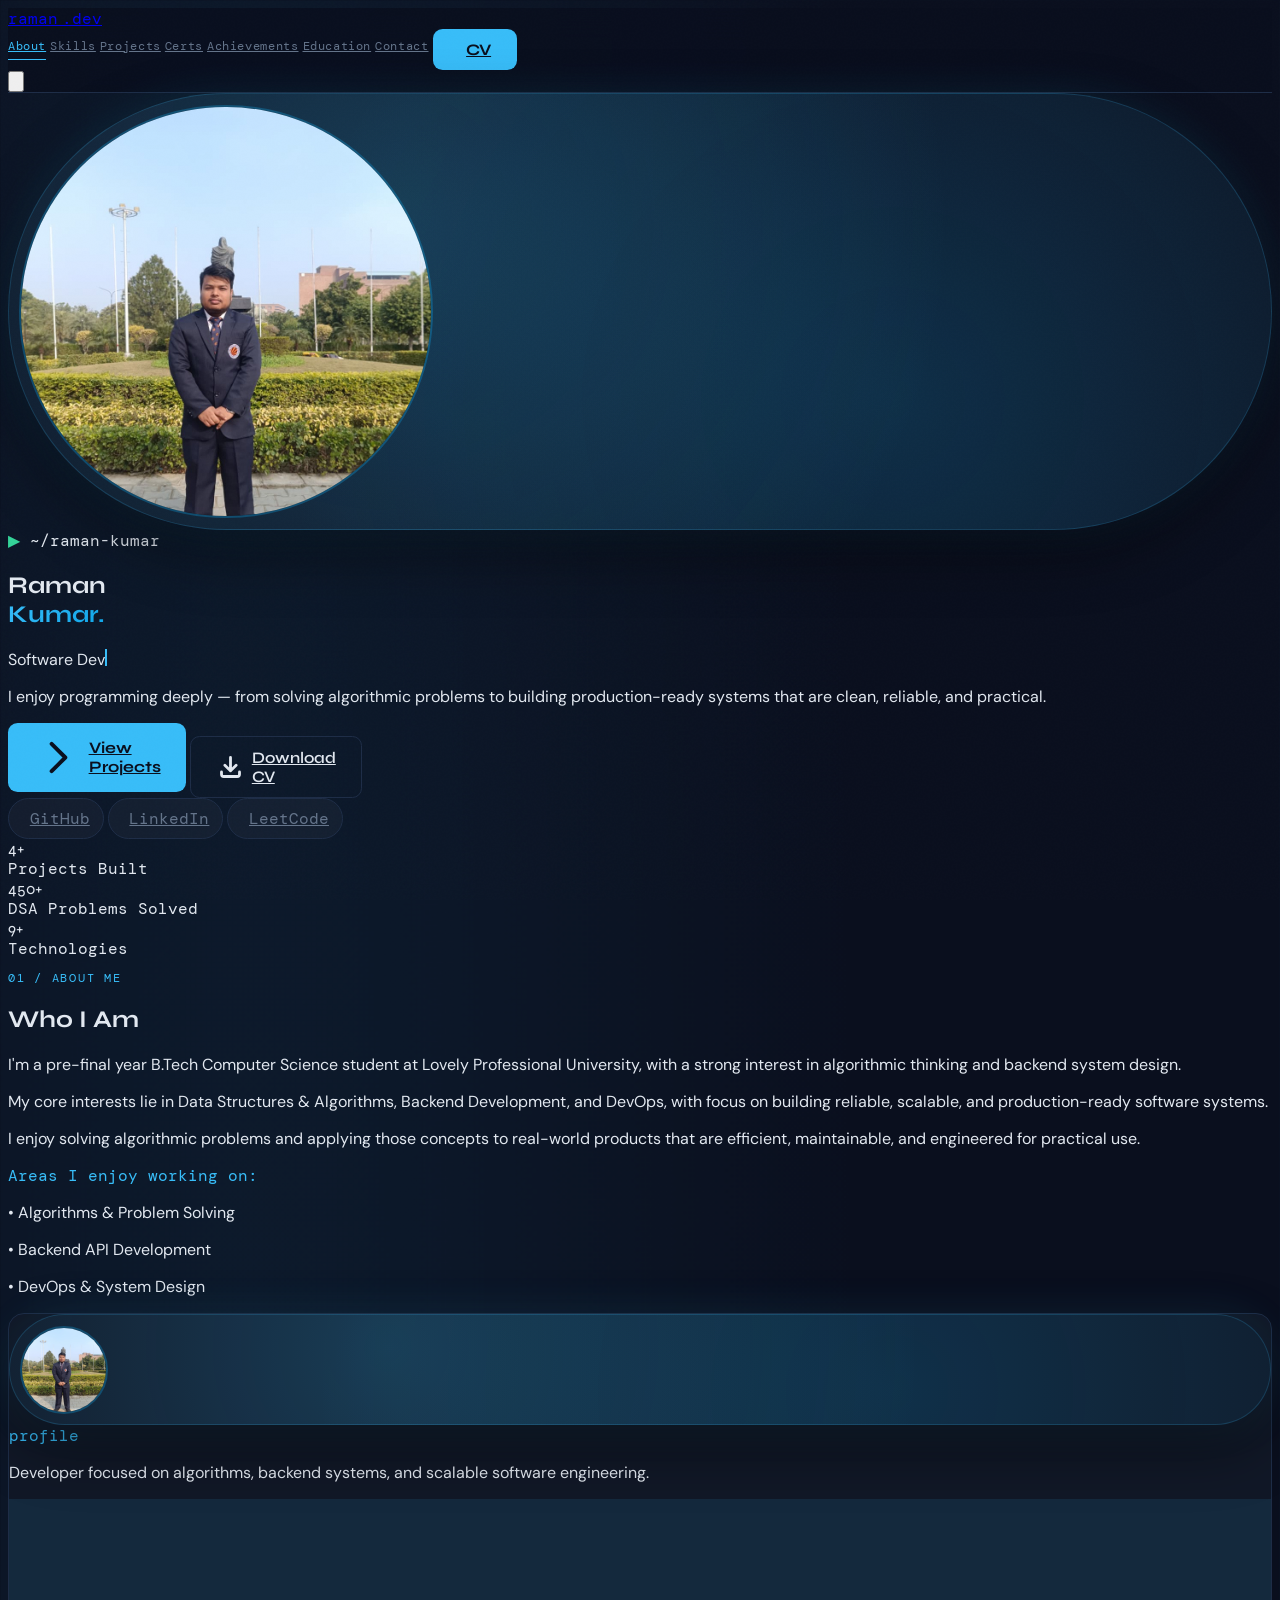
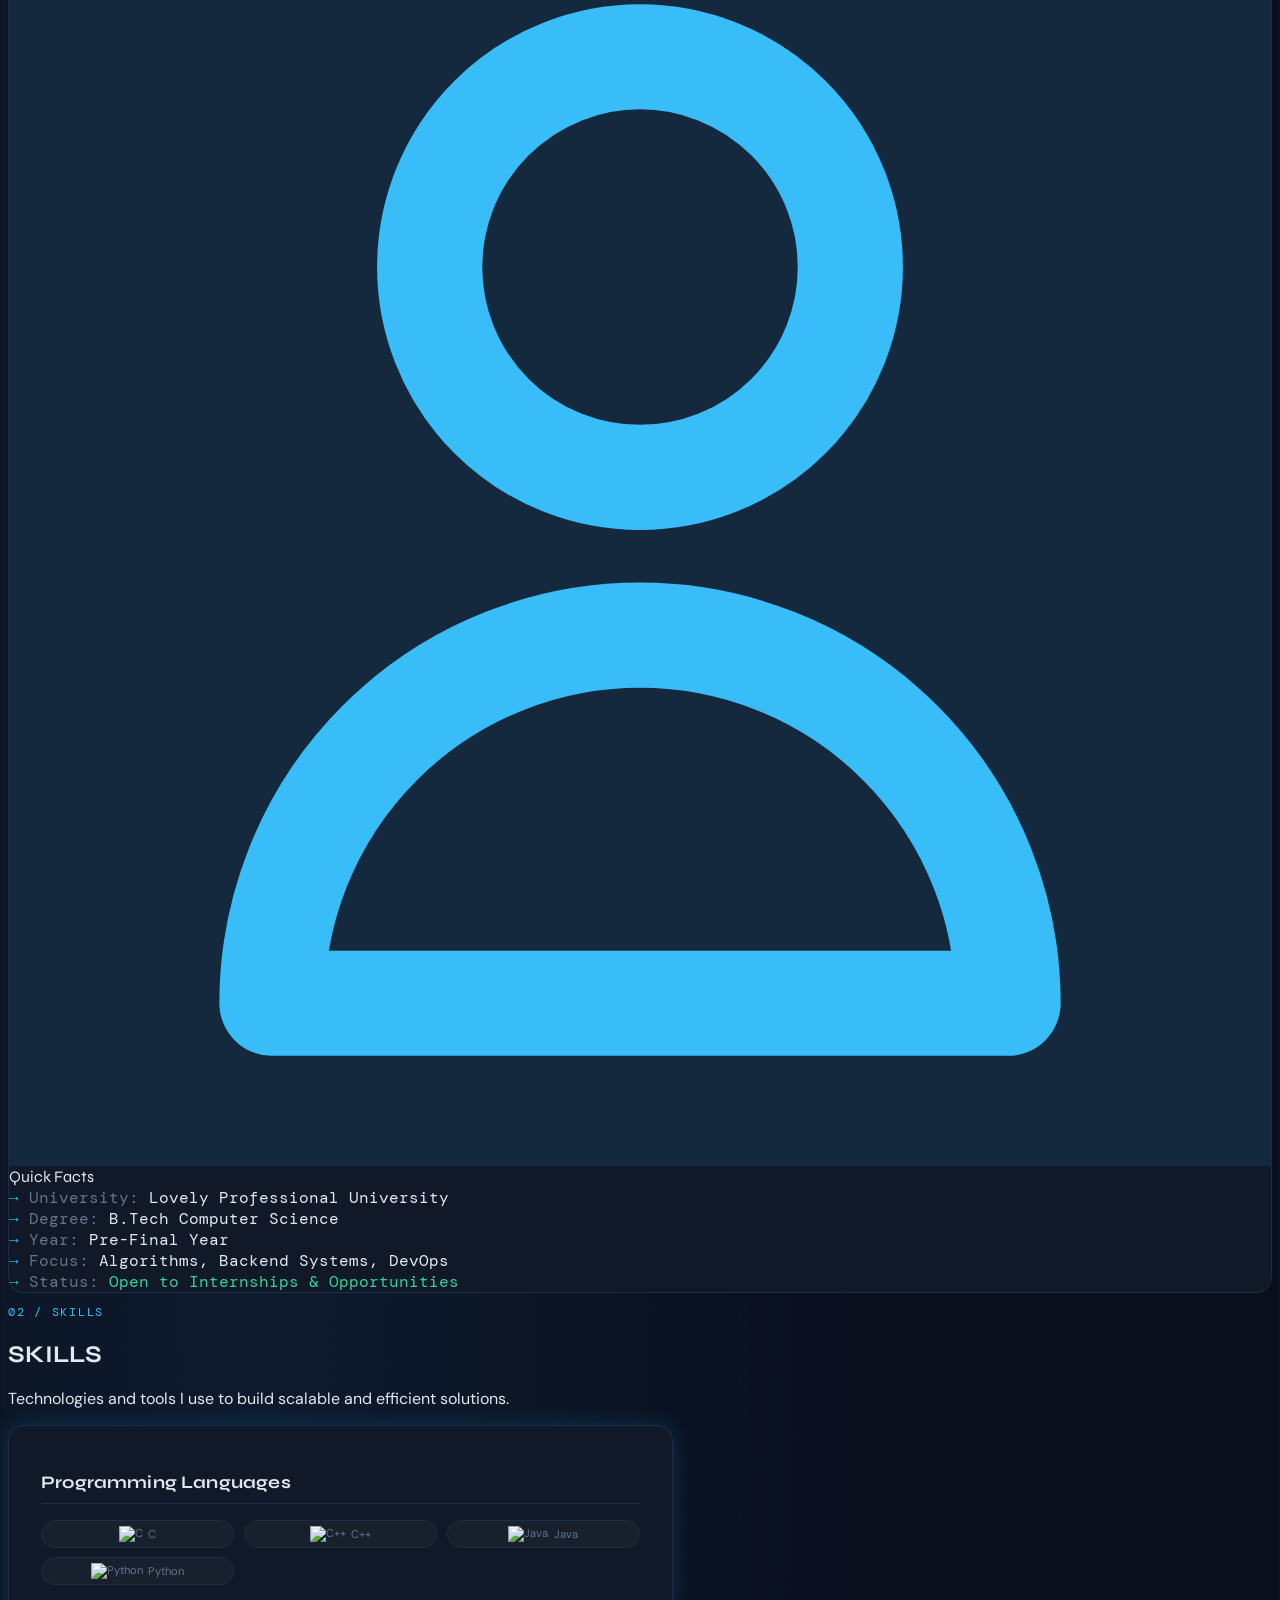
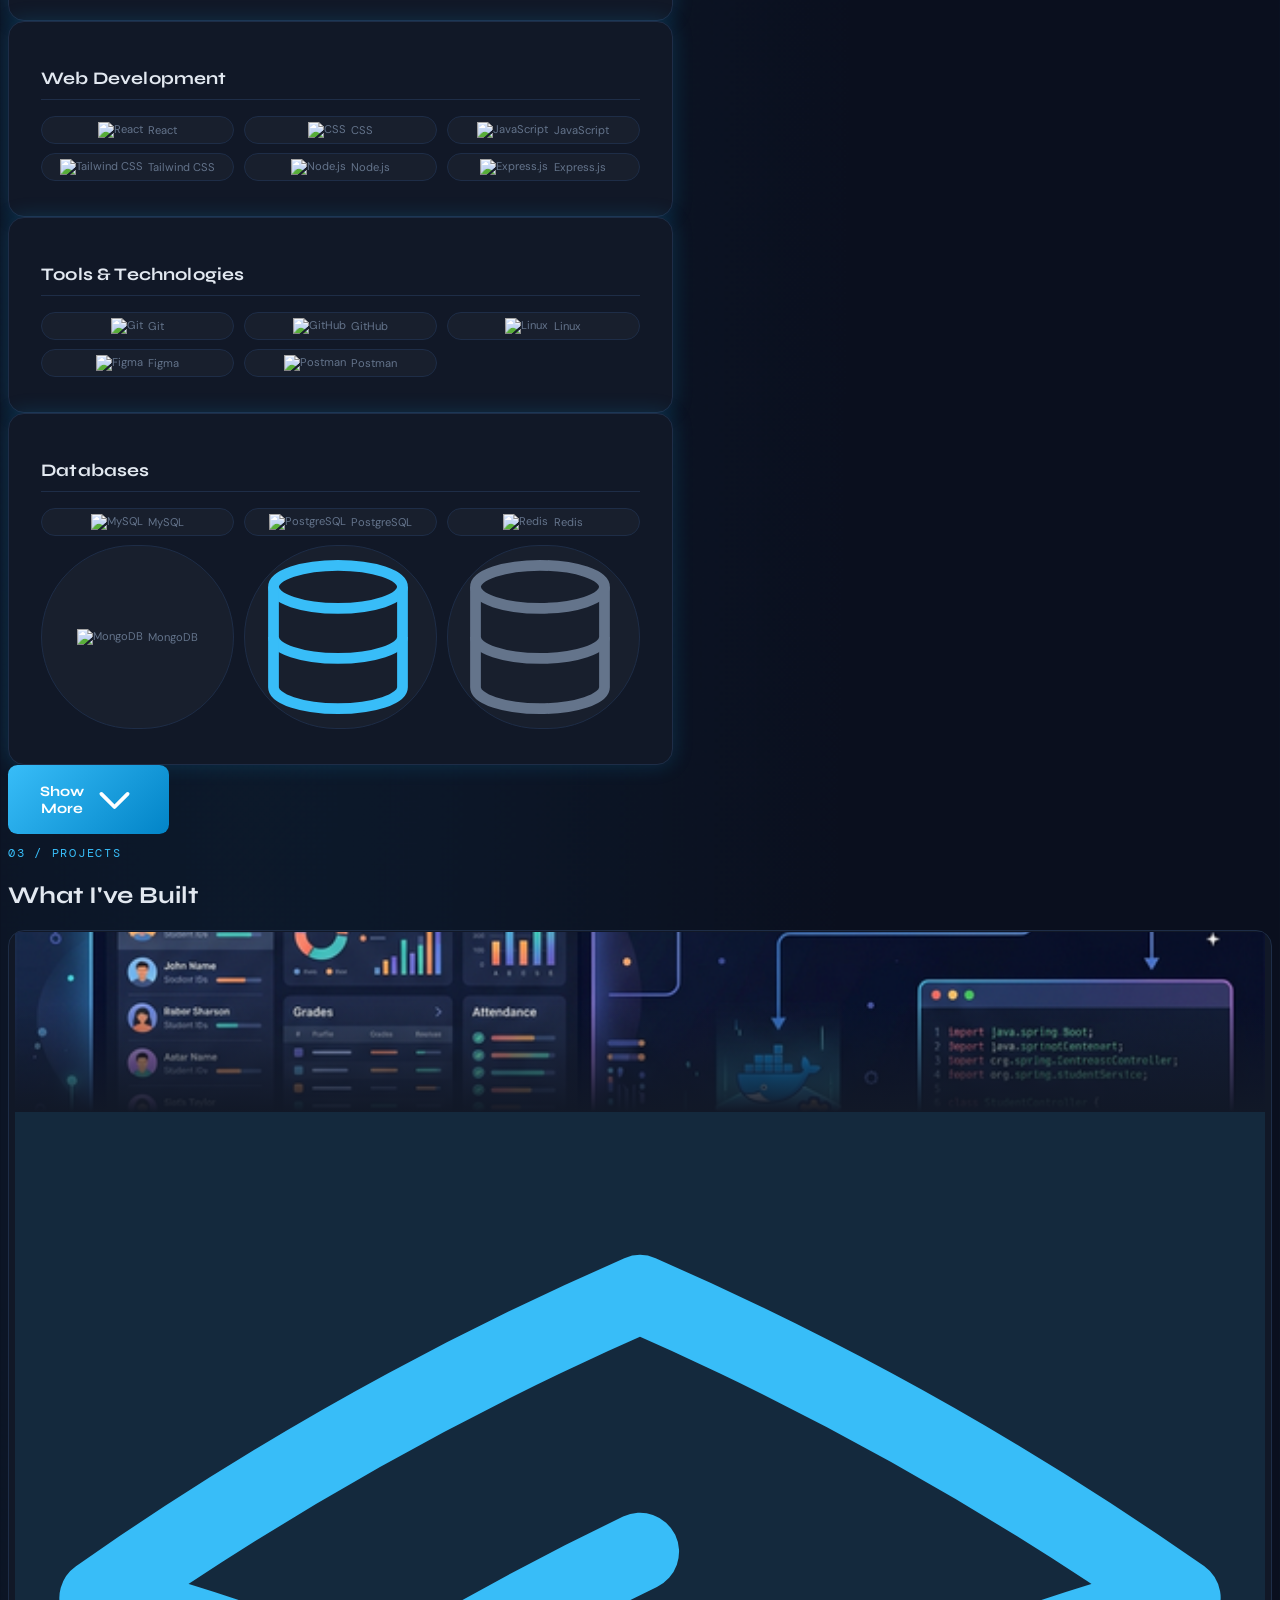
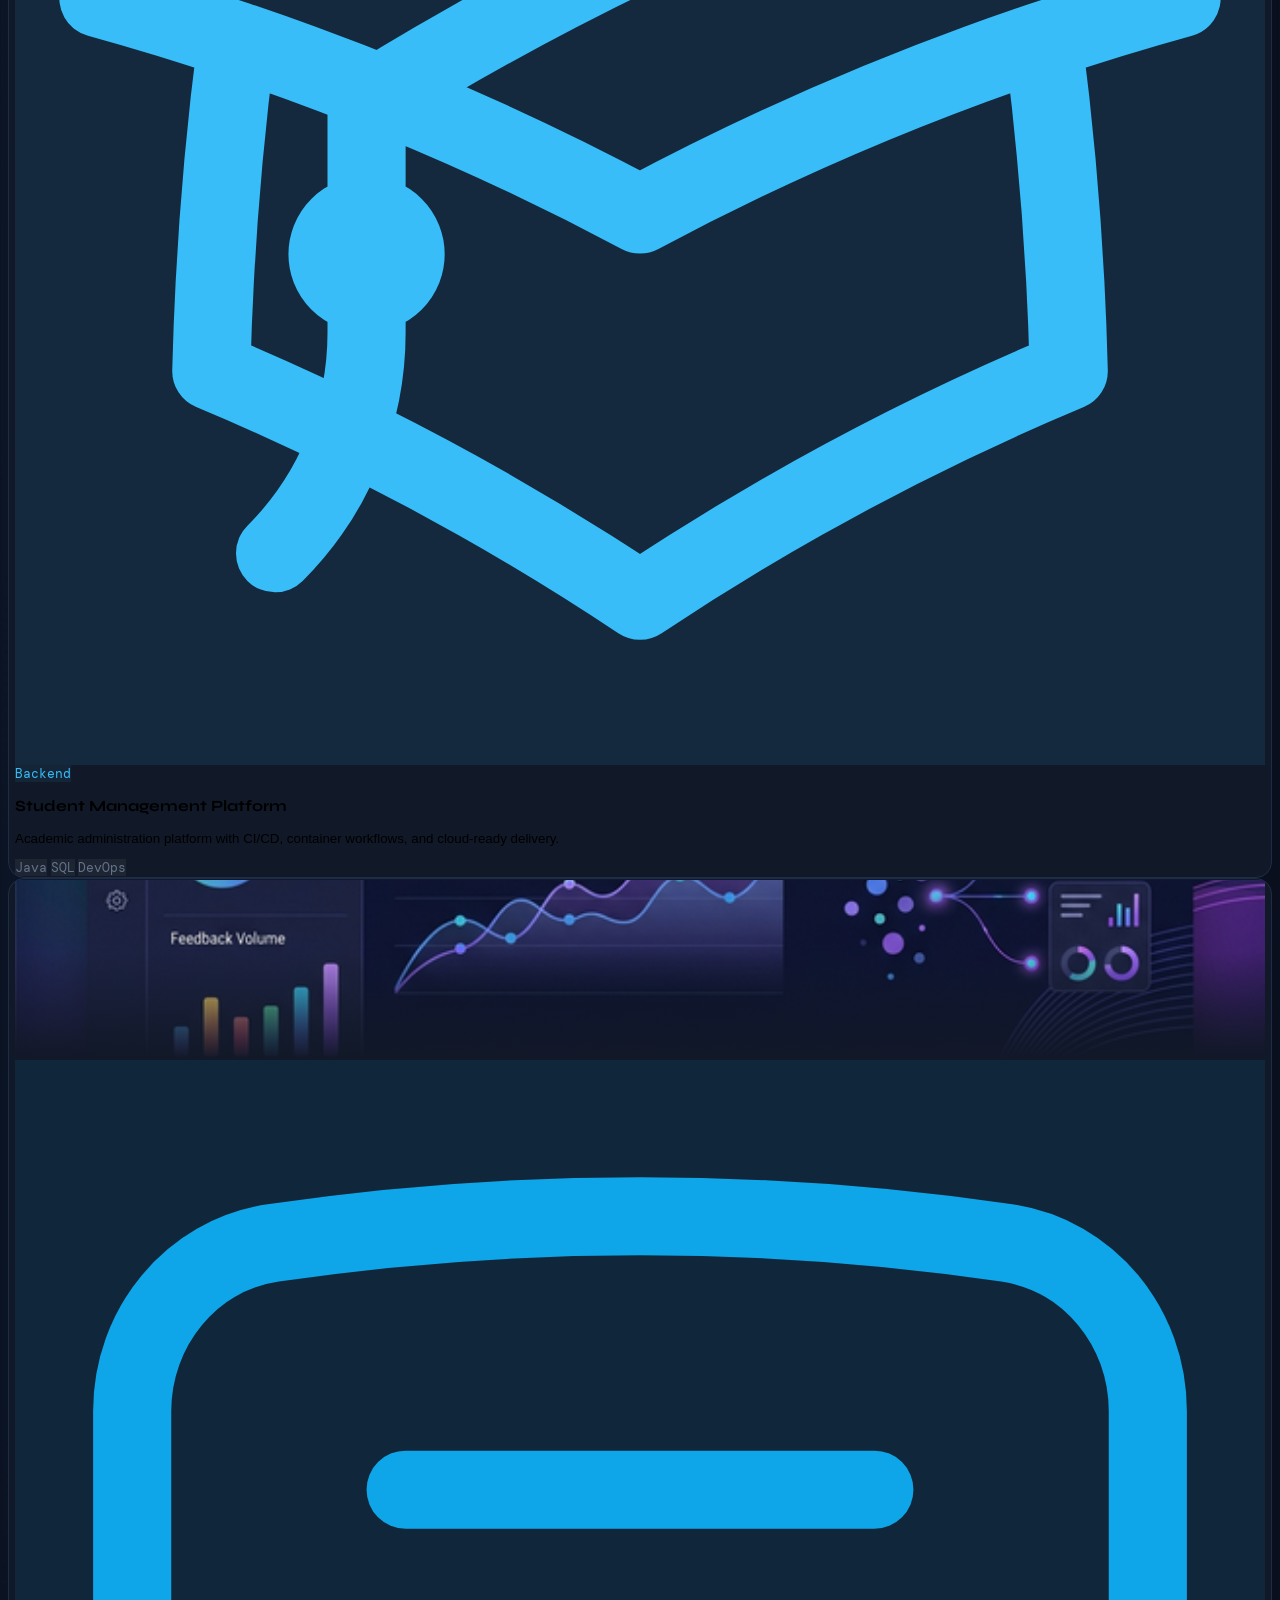
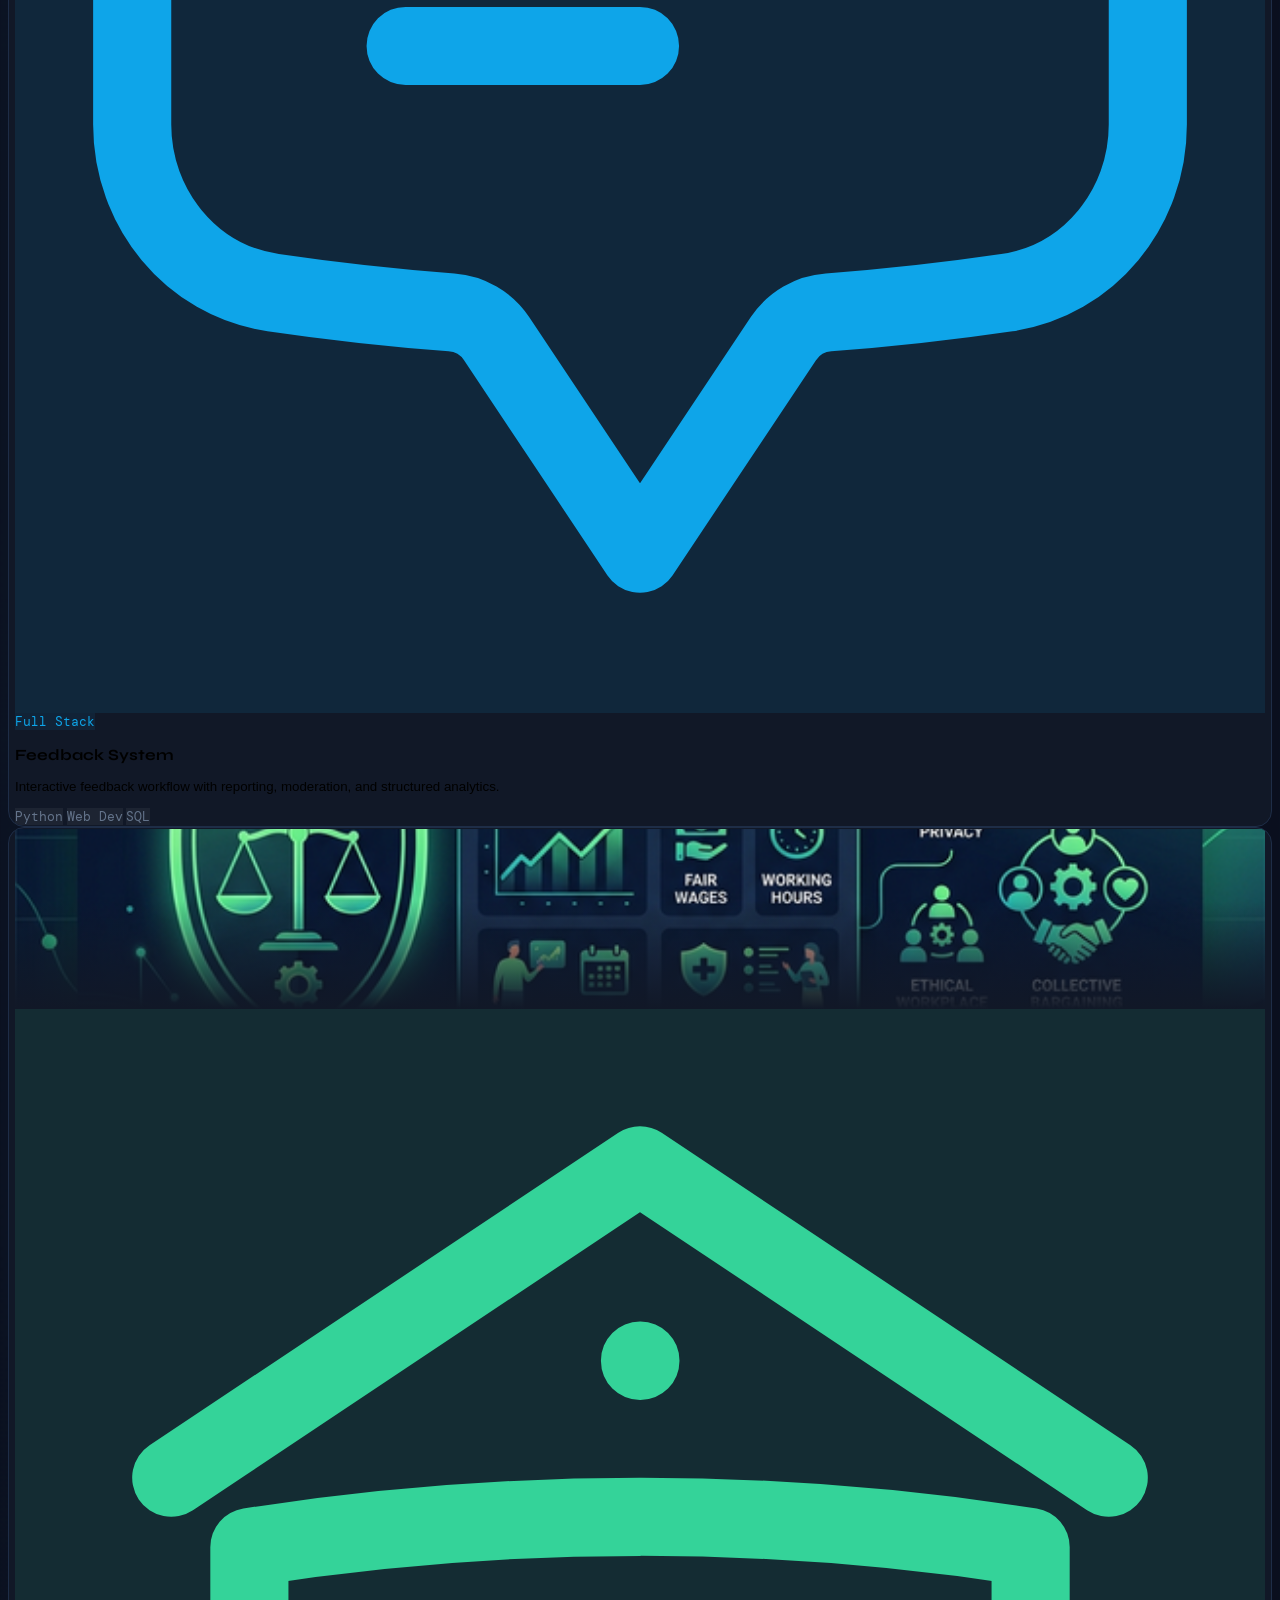
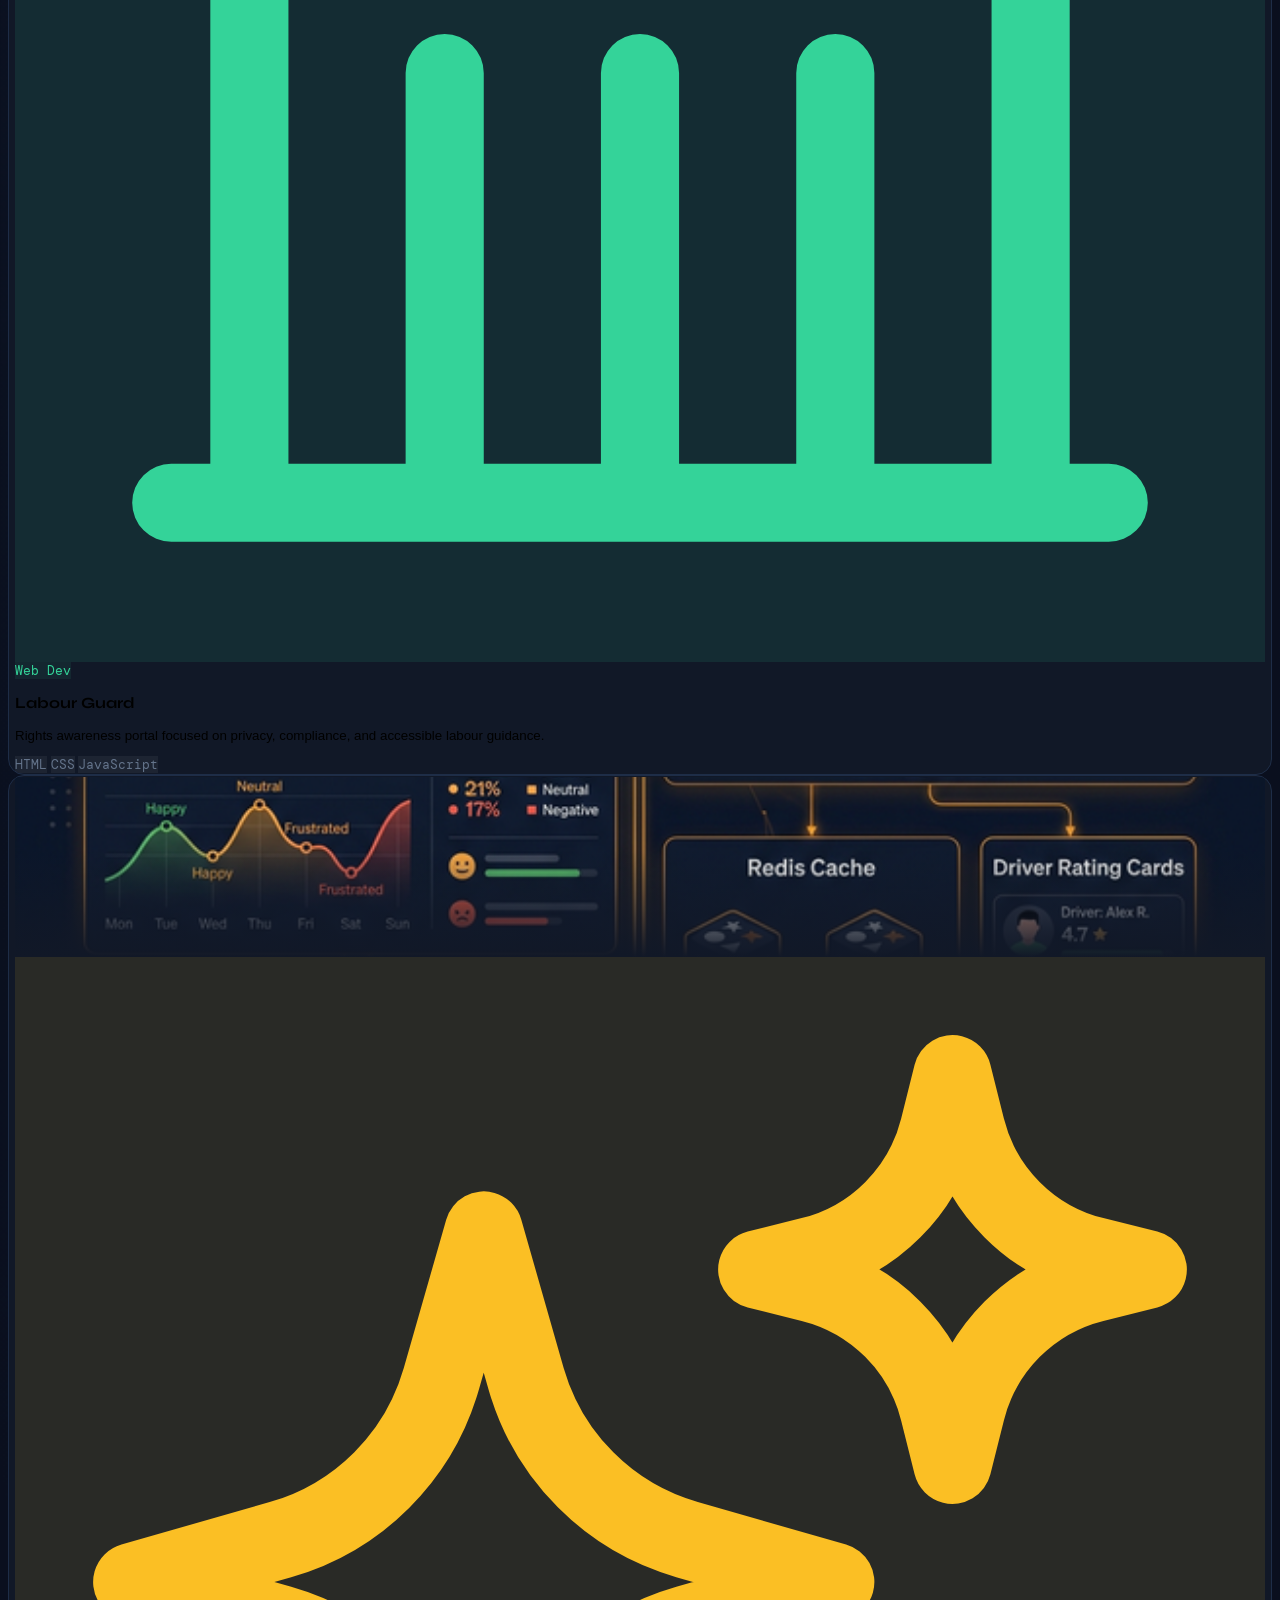
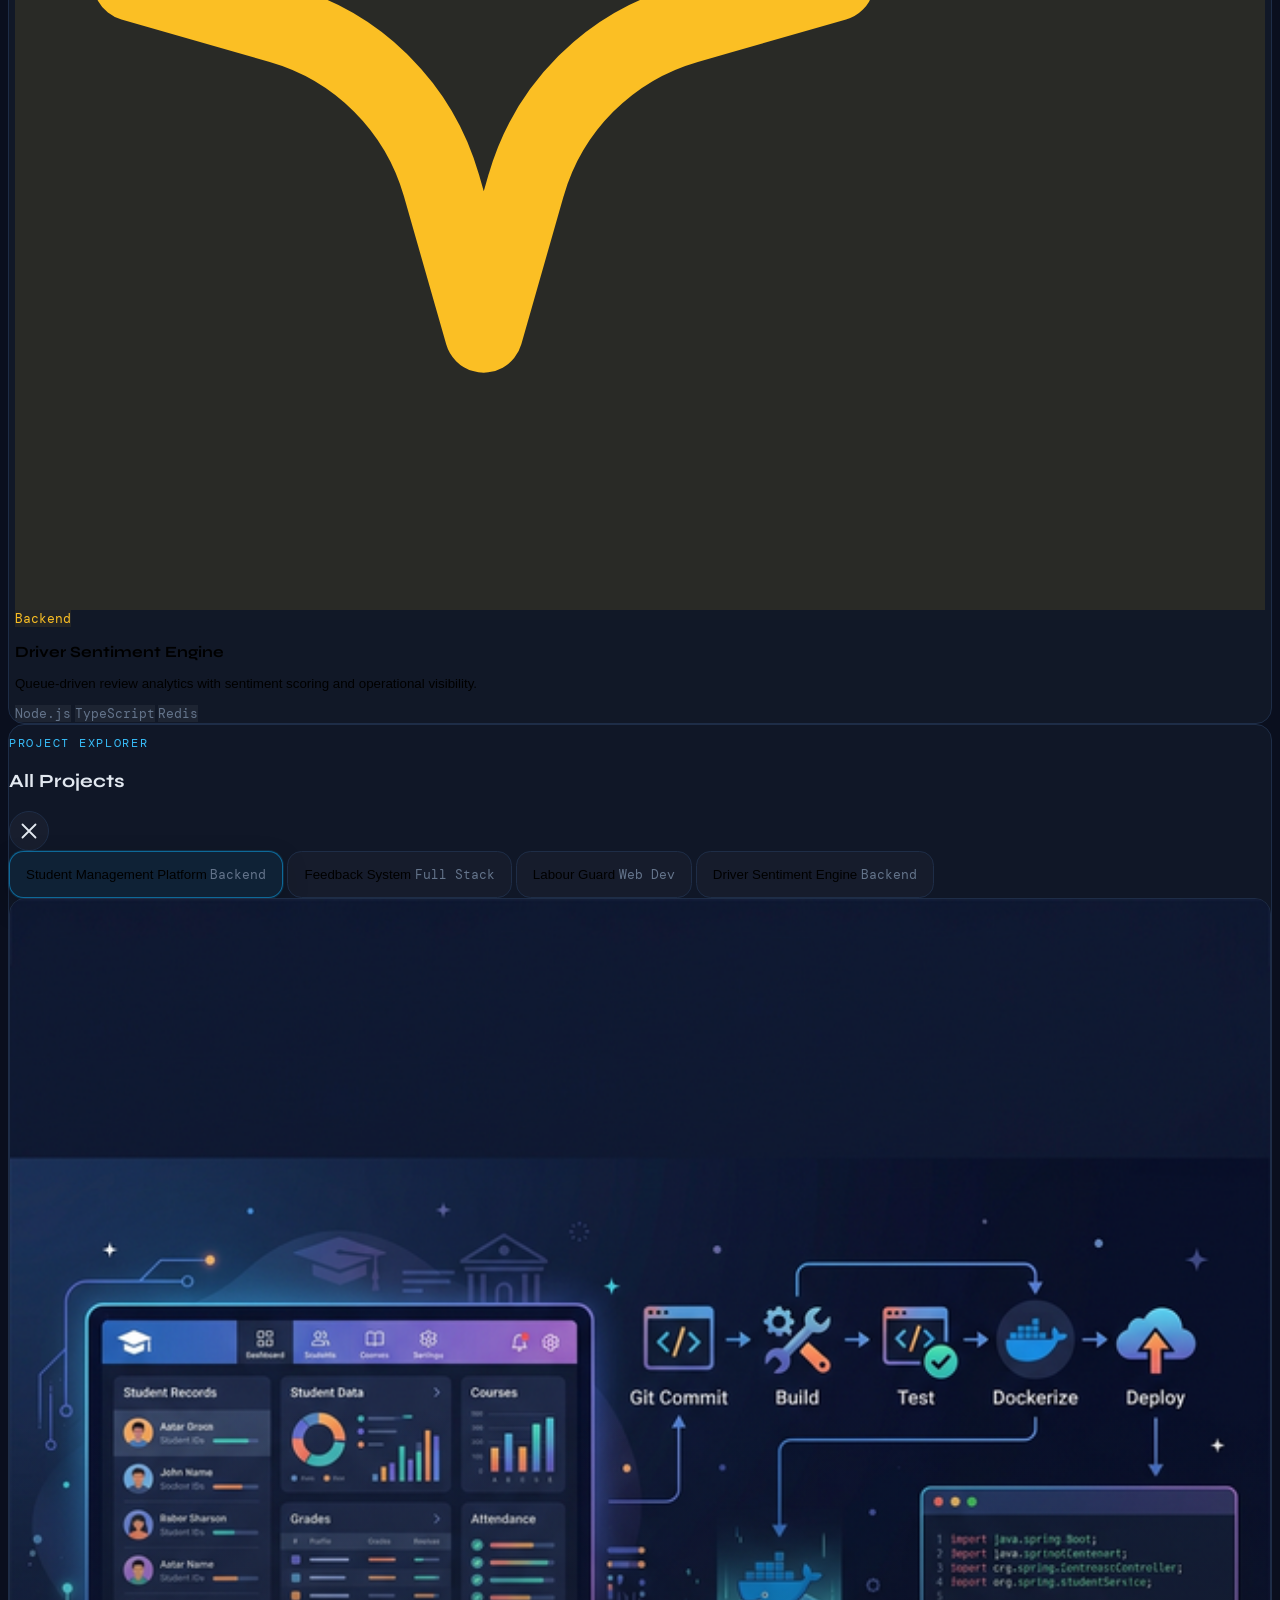
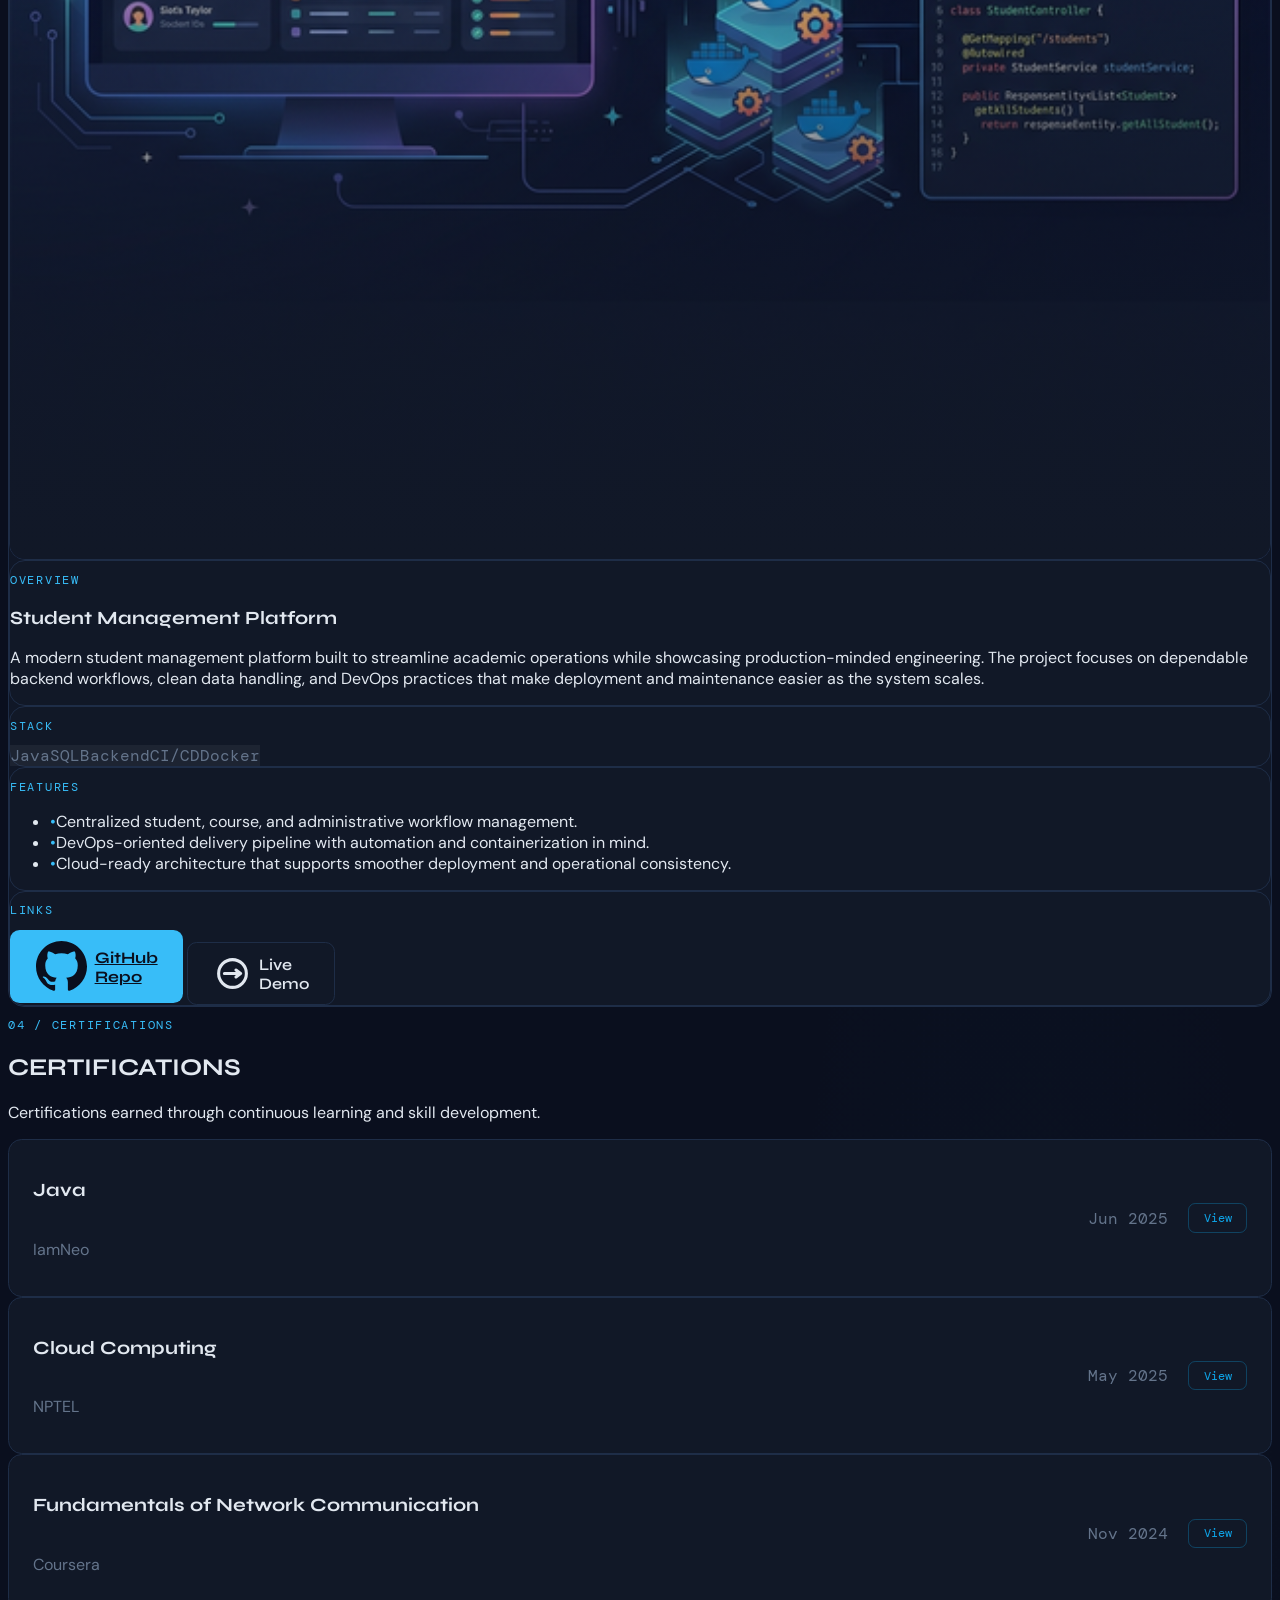
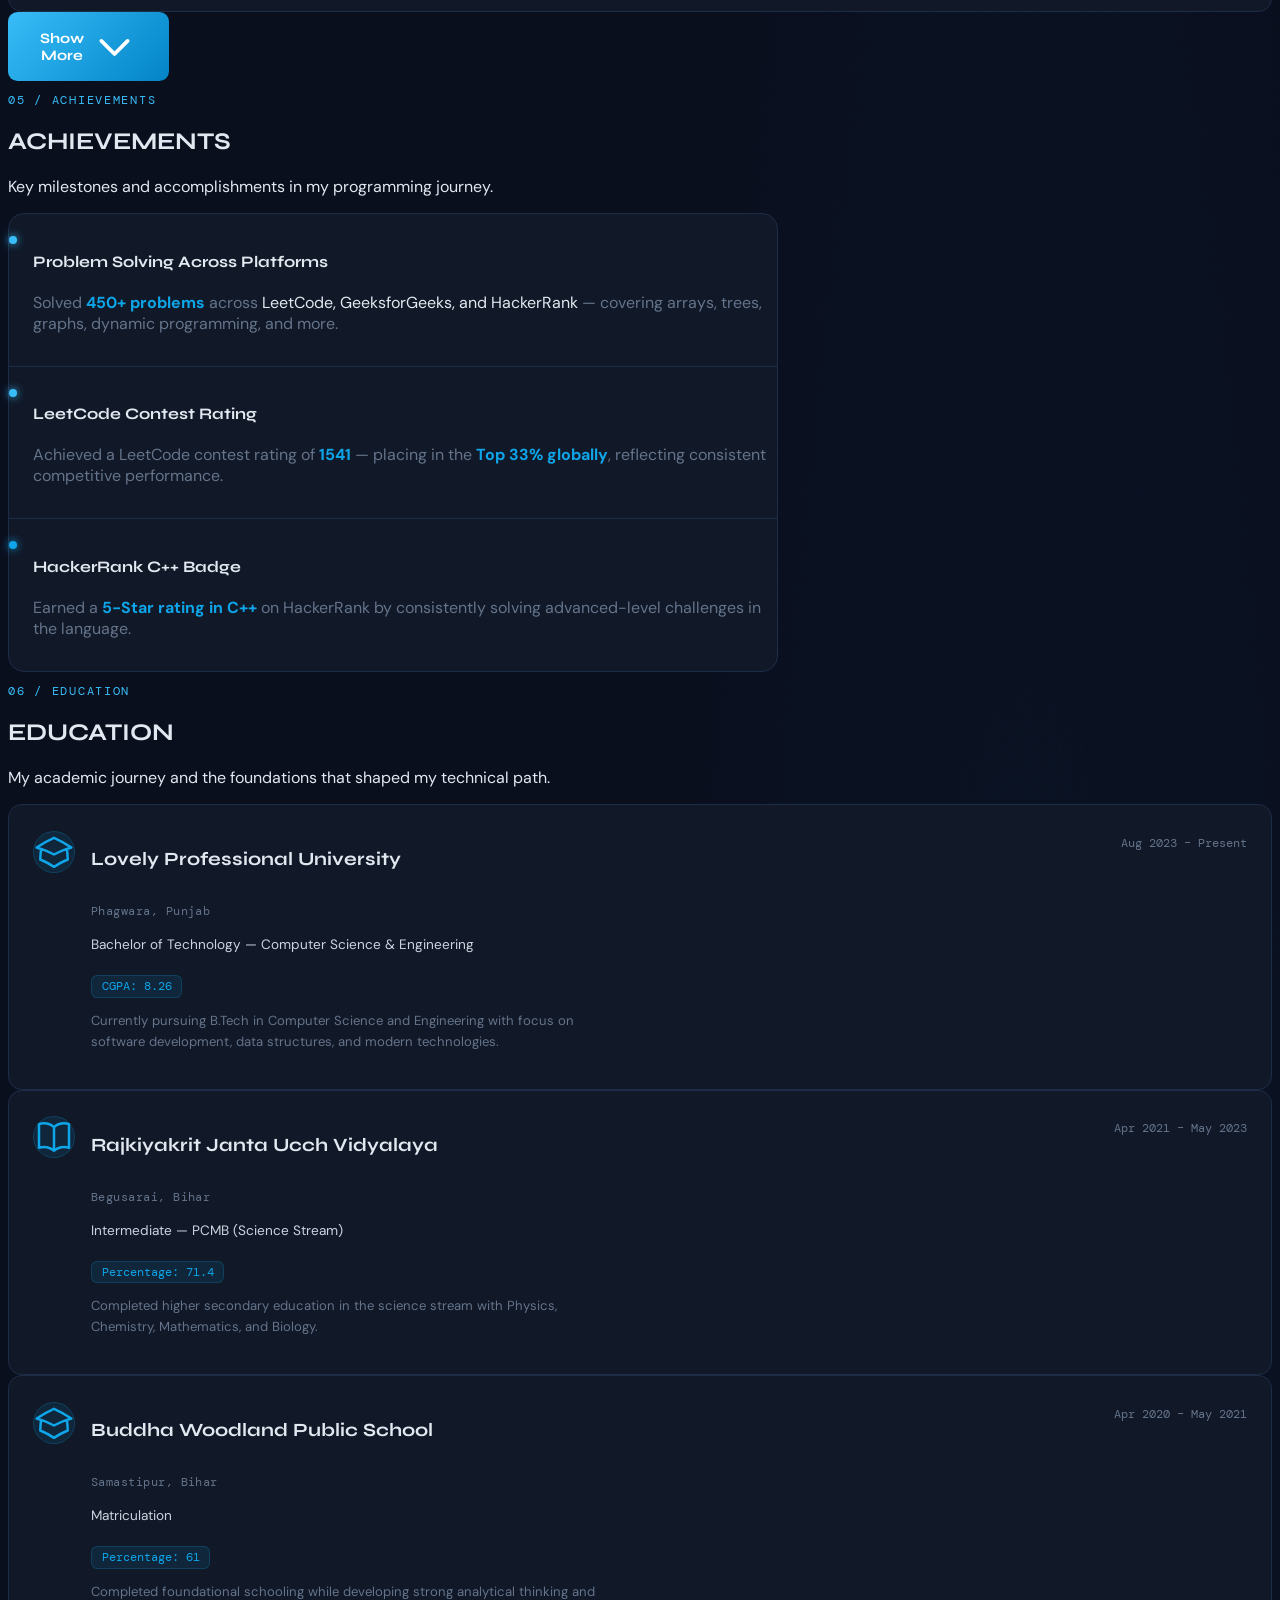
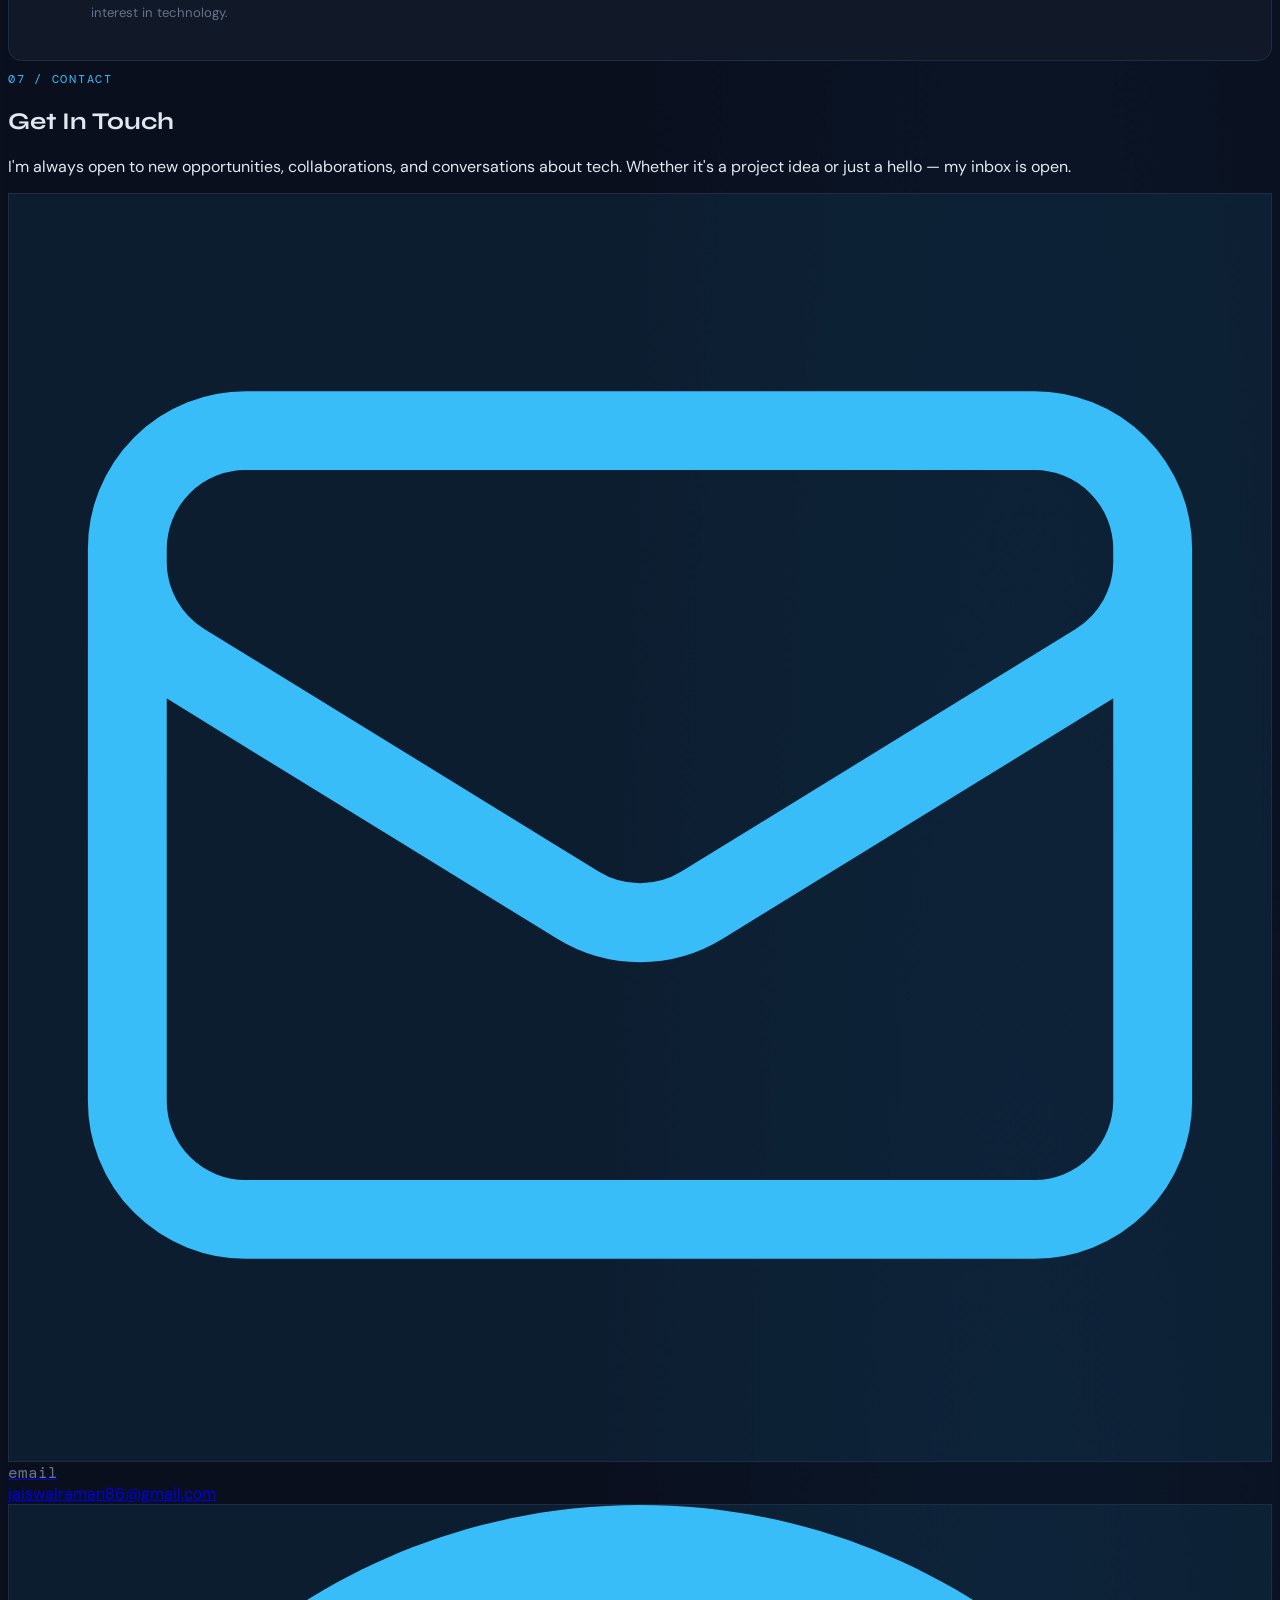
==== commit 2263de75: "Email fn is working" ====
--- a/index.html
+++ b/index.html
@@ -44,6 +44,7 @@
     </div>
   </footer>
 
+  <script src="https://cdn.jsdelivr.net/npm/@emailjs/browser@4/dist/email.min.js"></script>
   <script src="js/scrollSpy.js"></script>
   <script src="js/typing.js"></script>
   <script src="js/showMore.js"></script>
